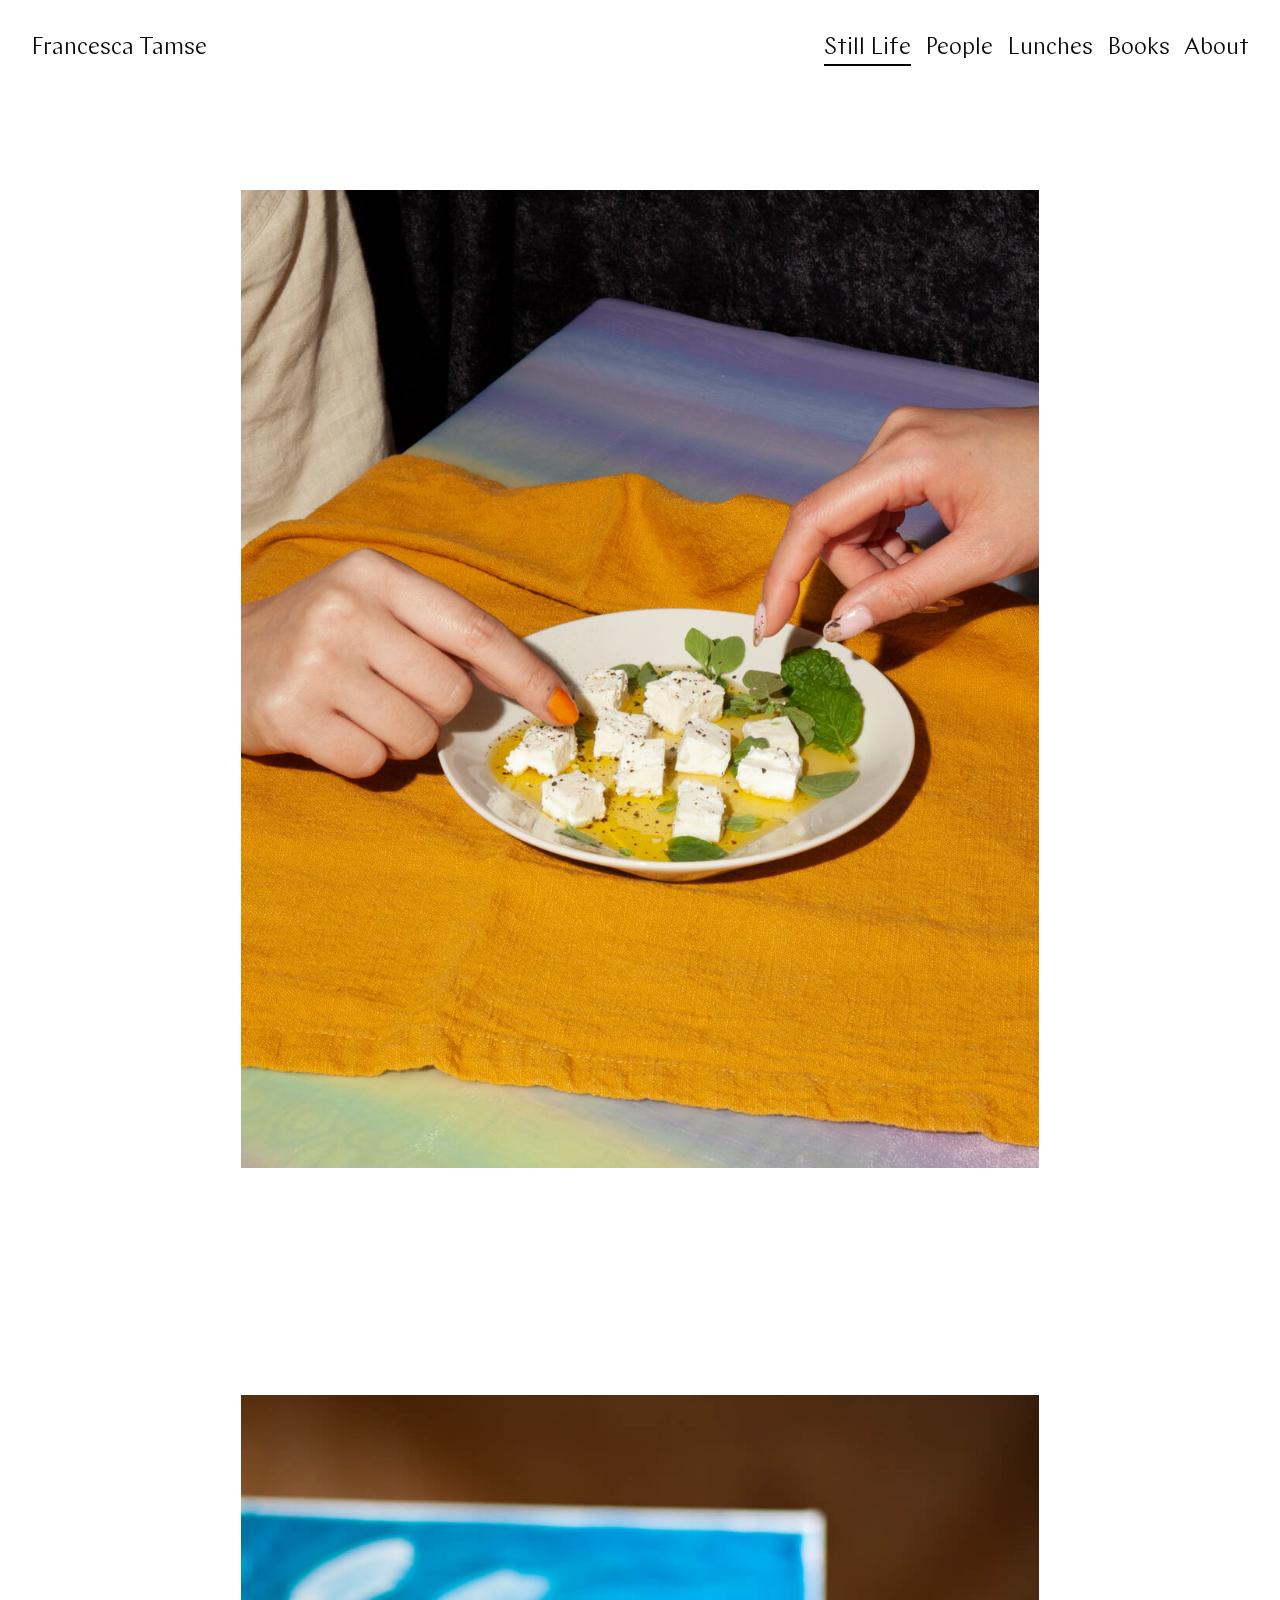
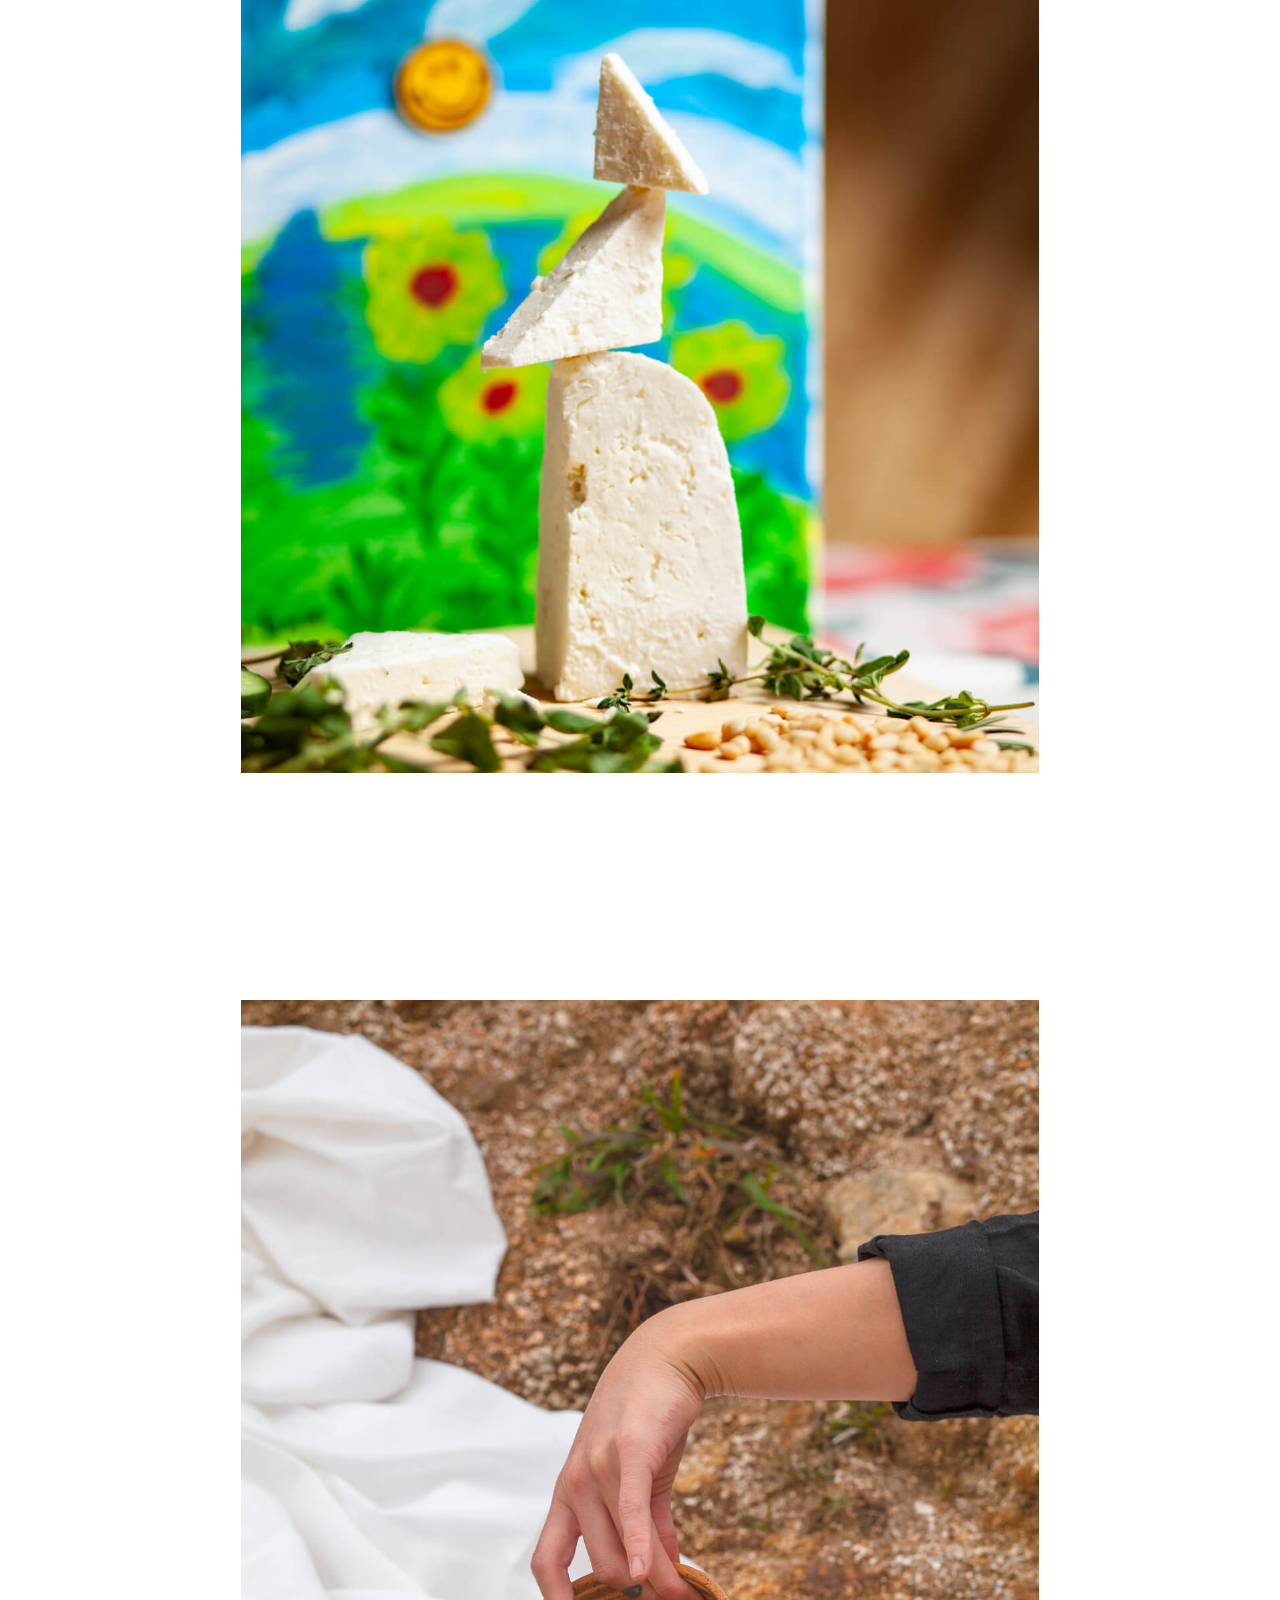
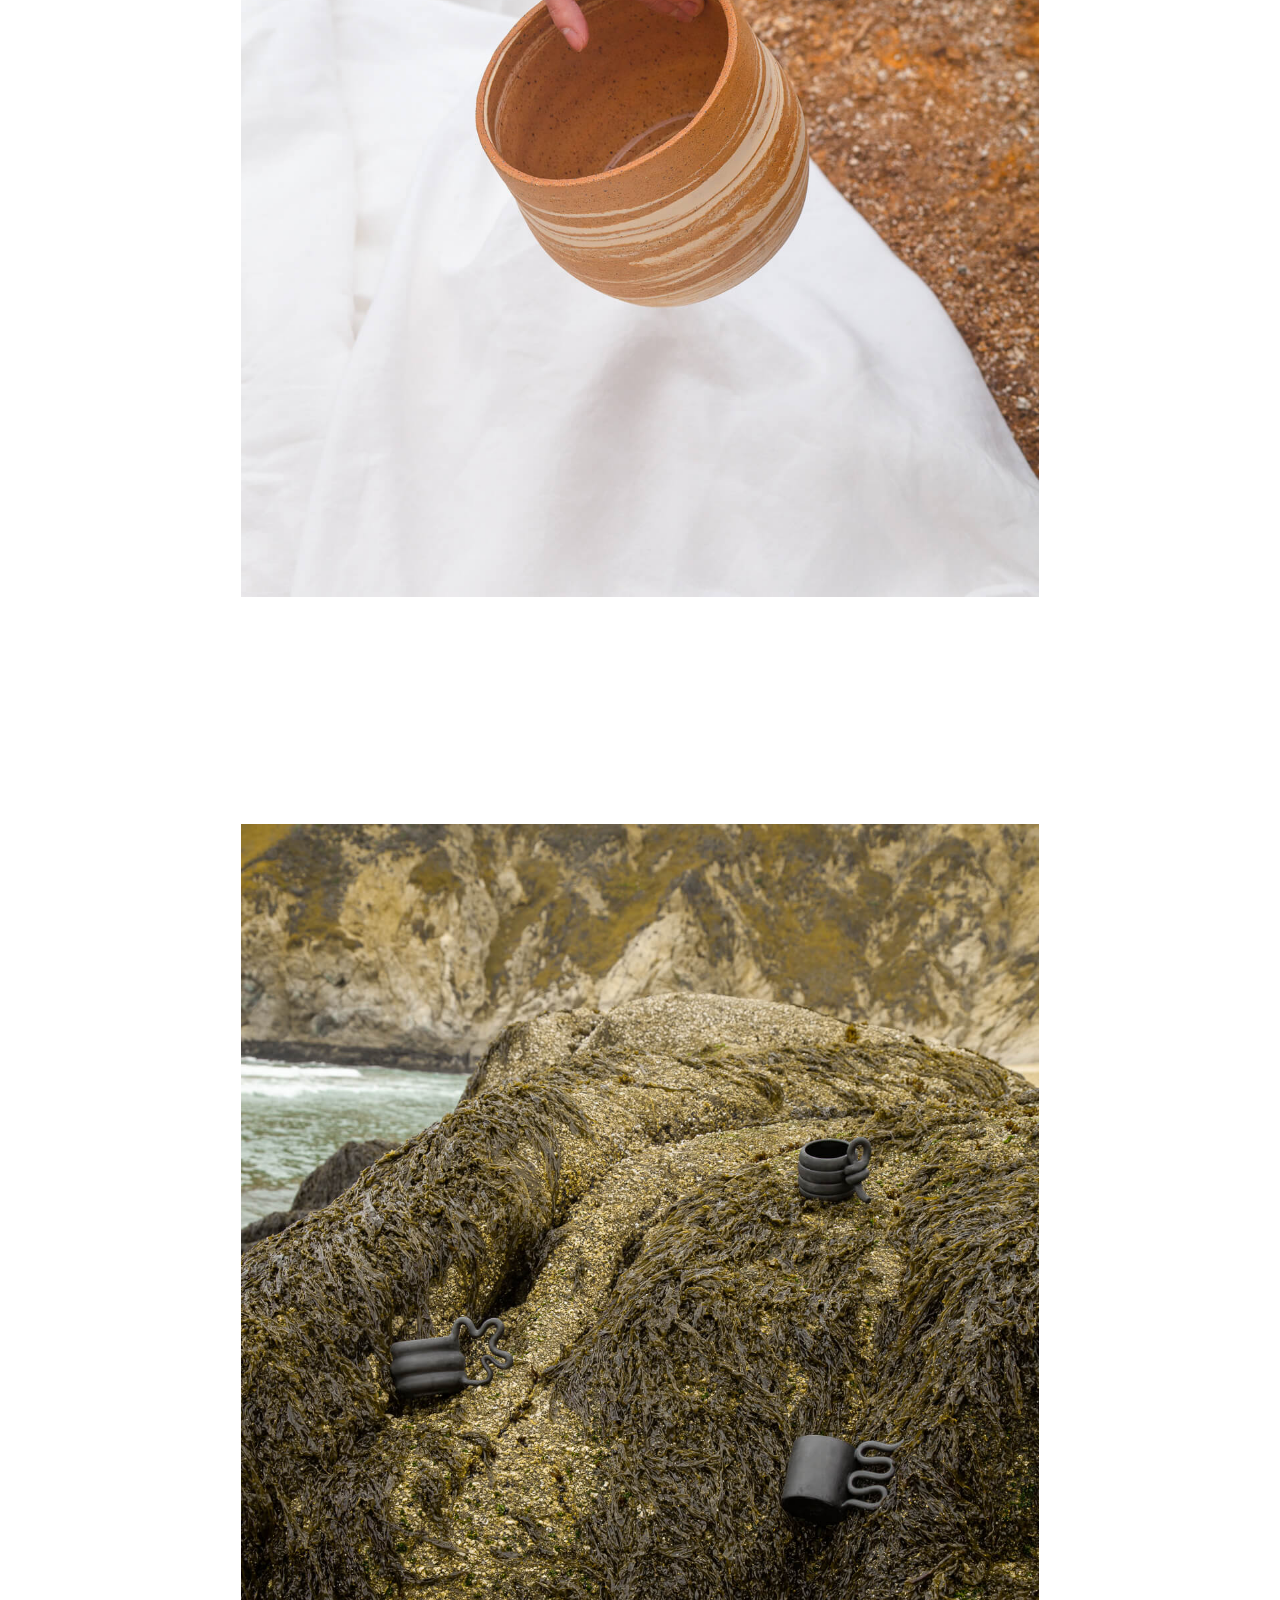
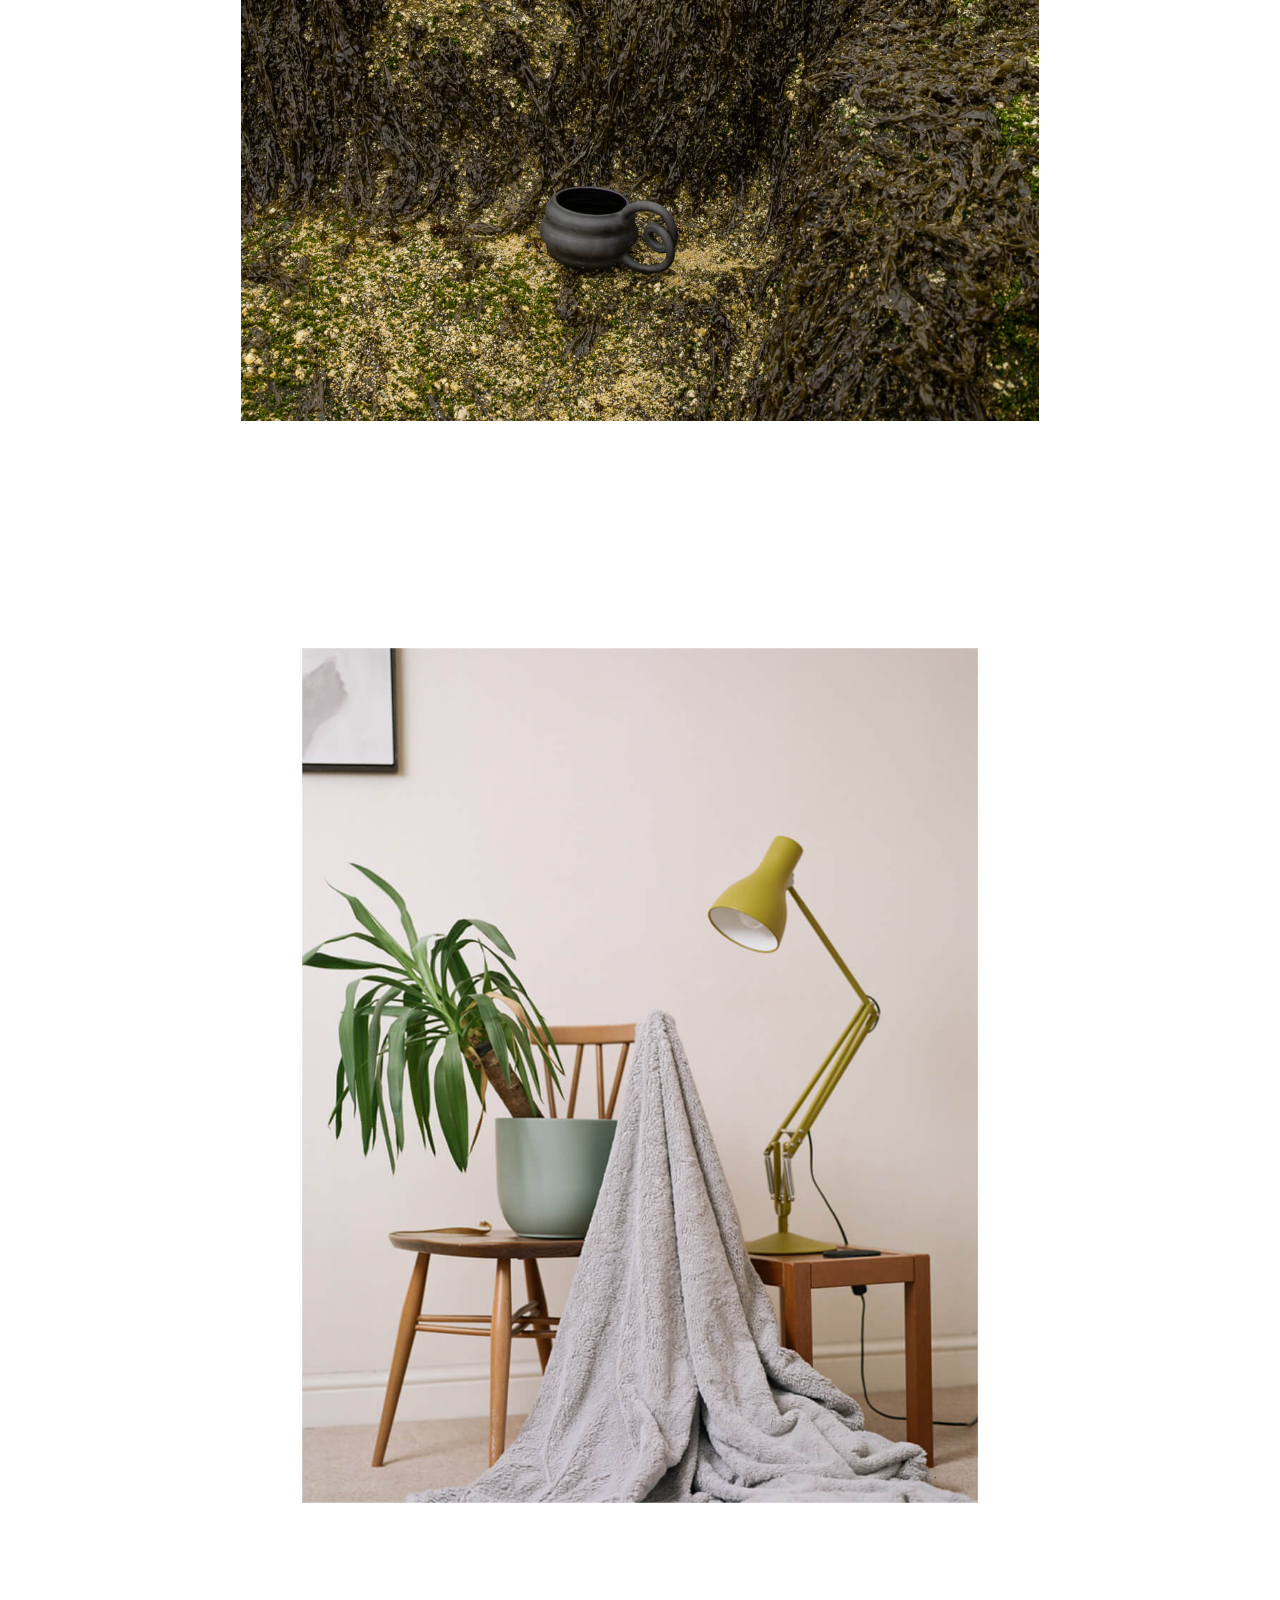
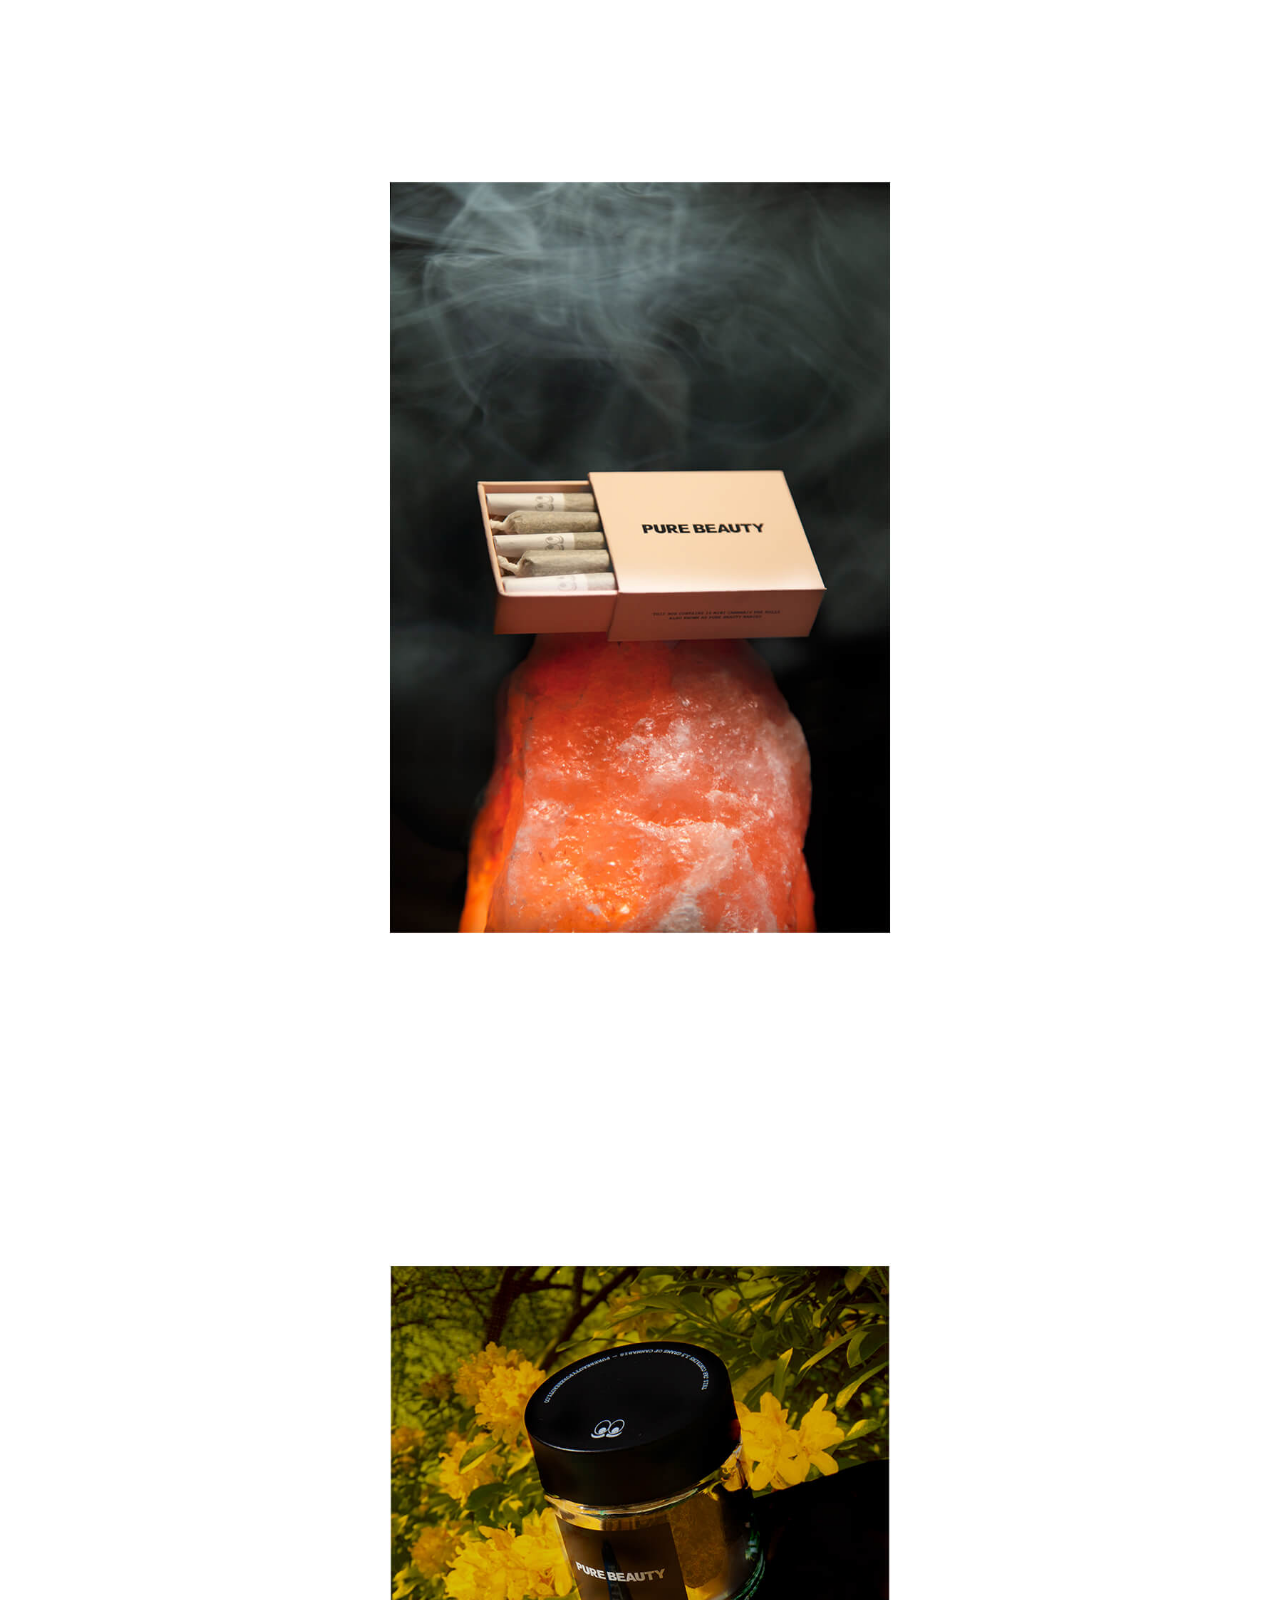
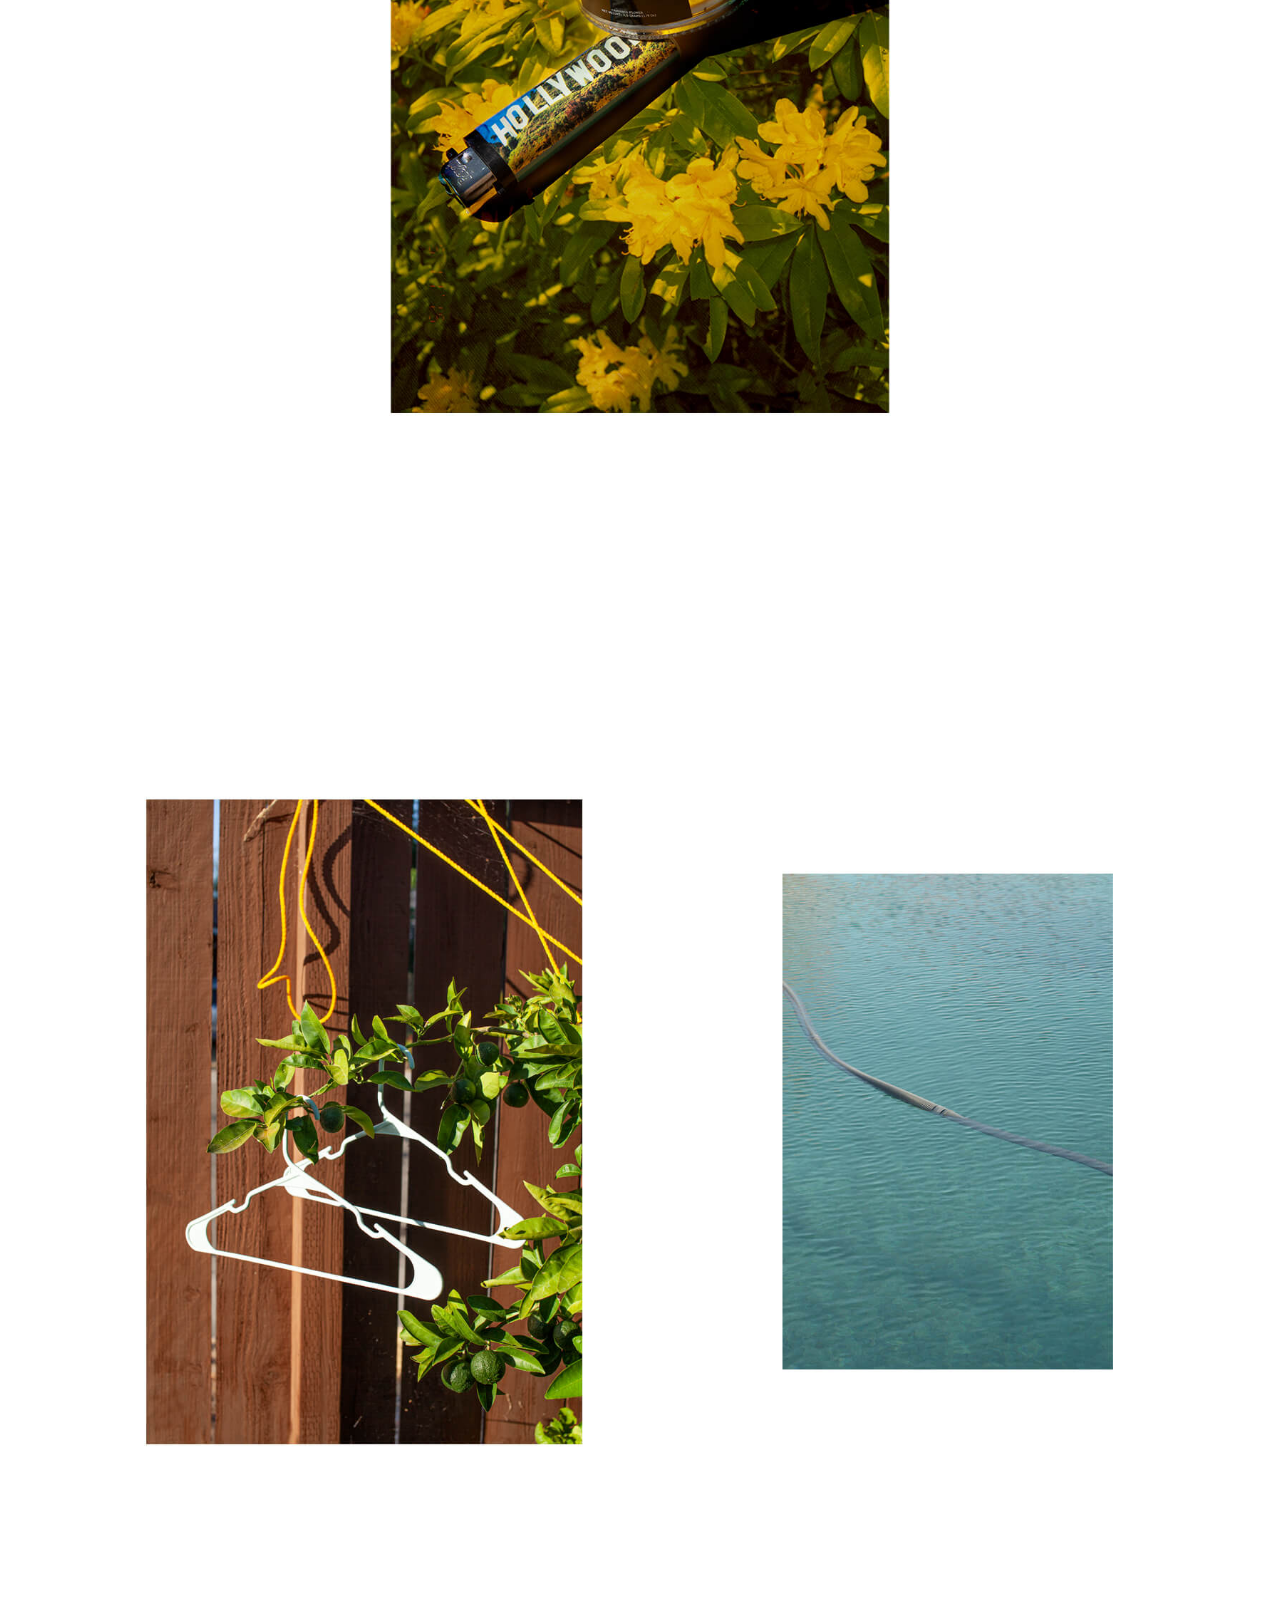
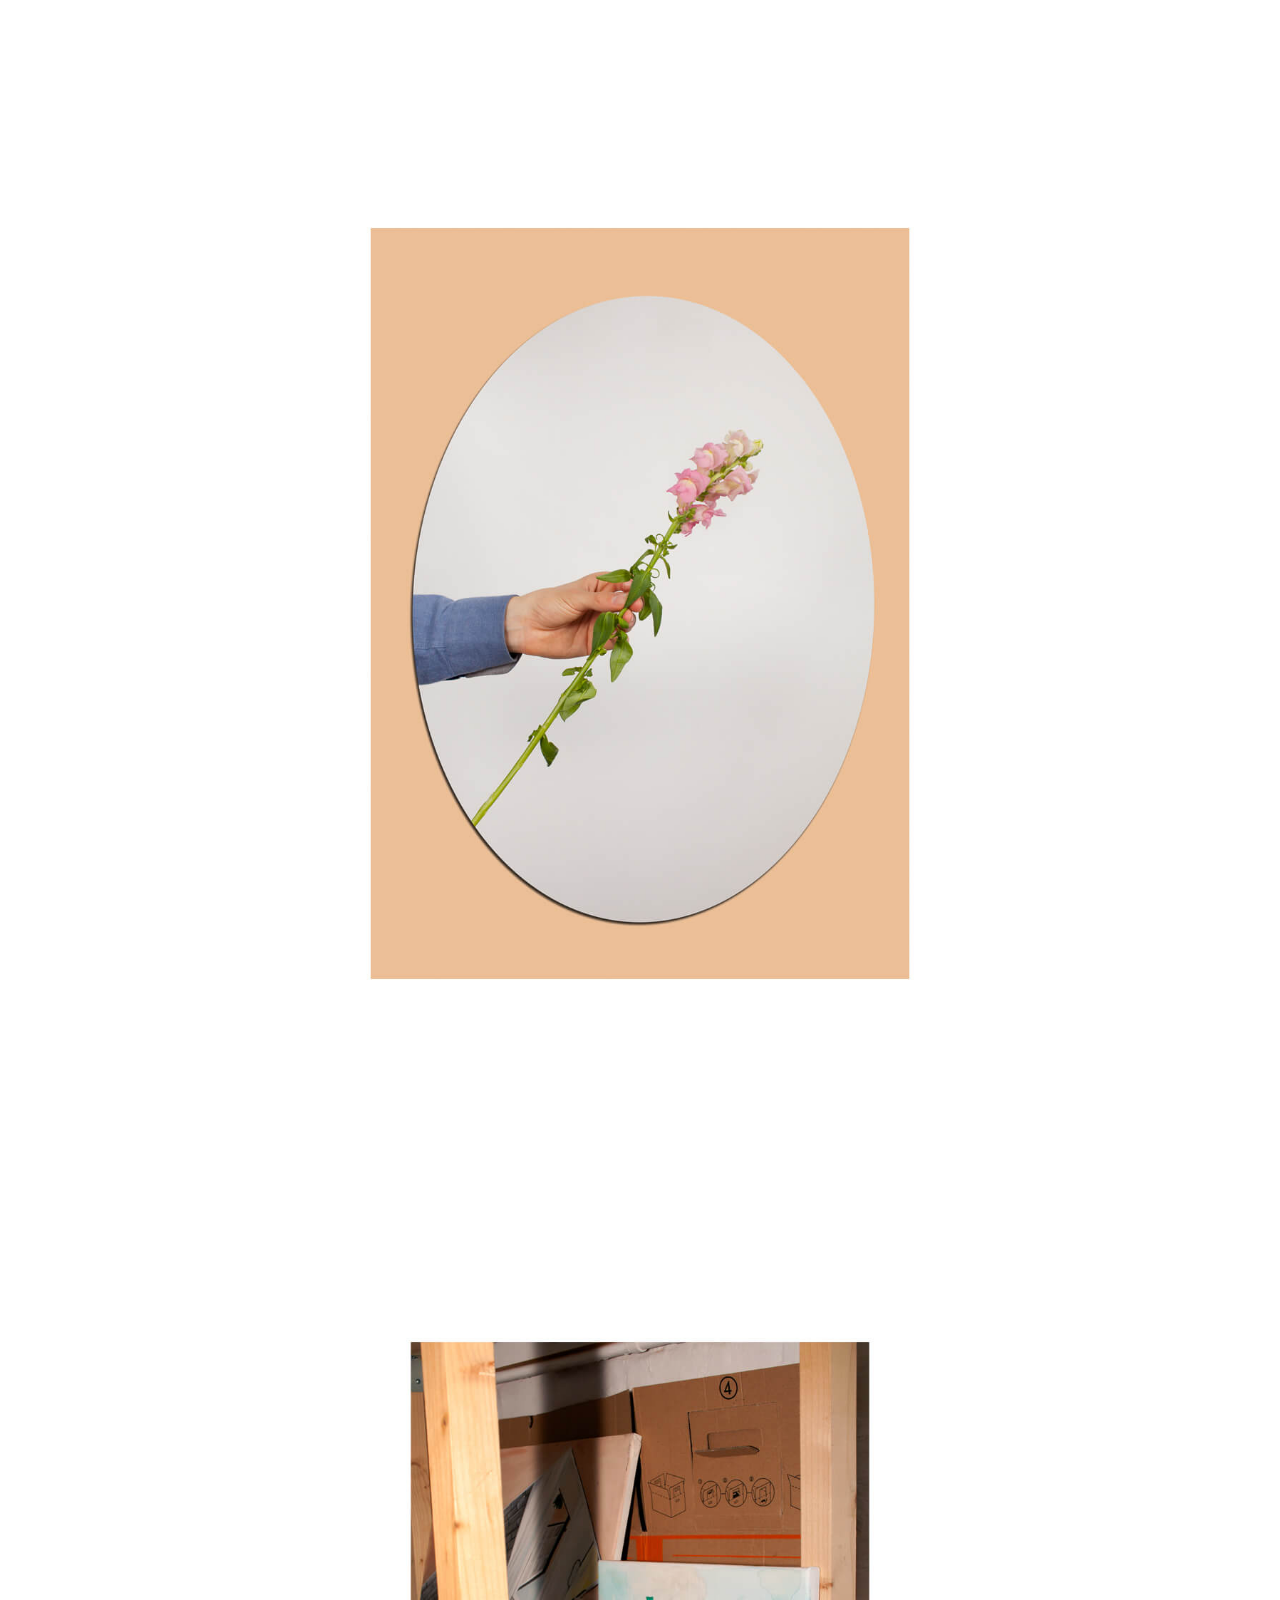
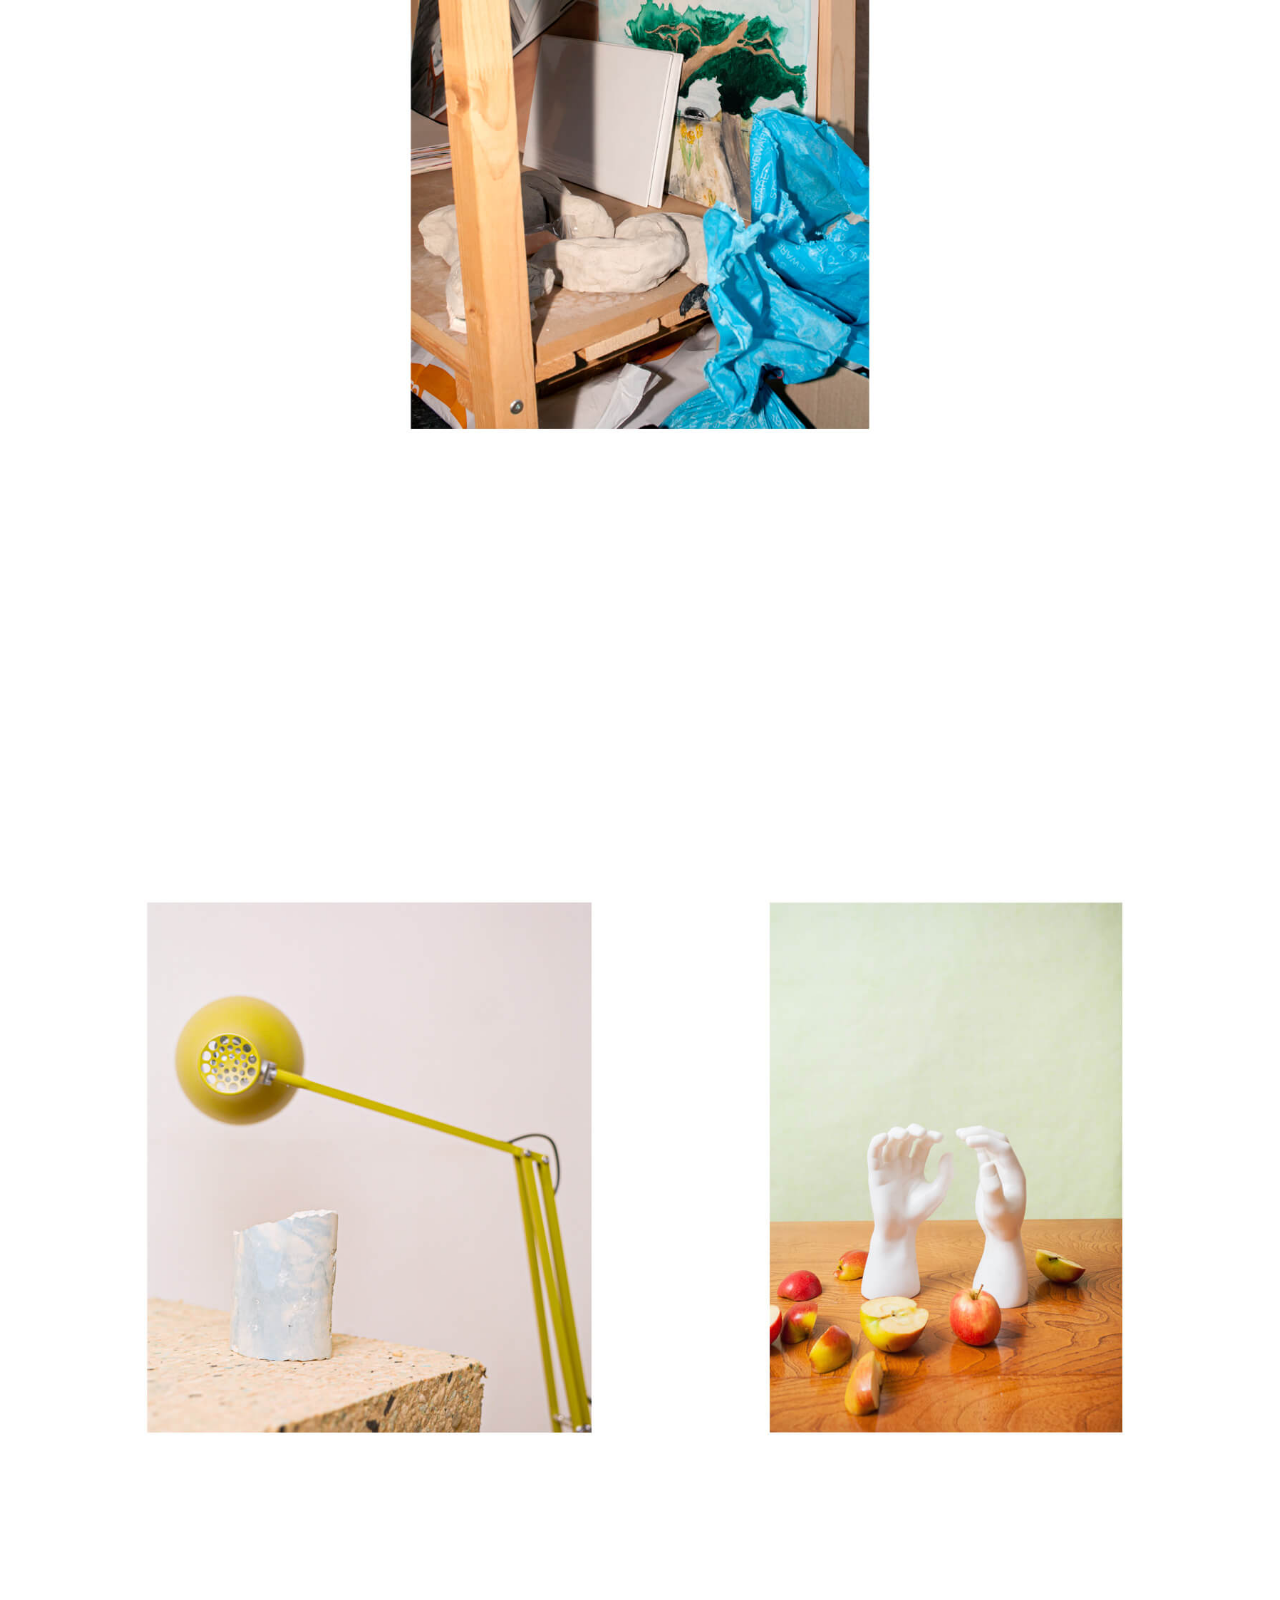
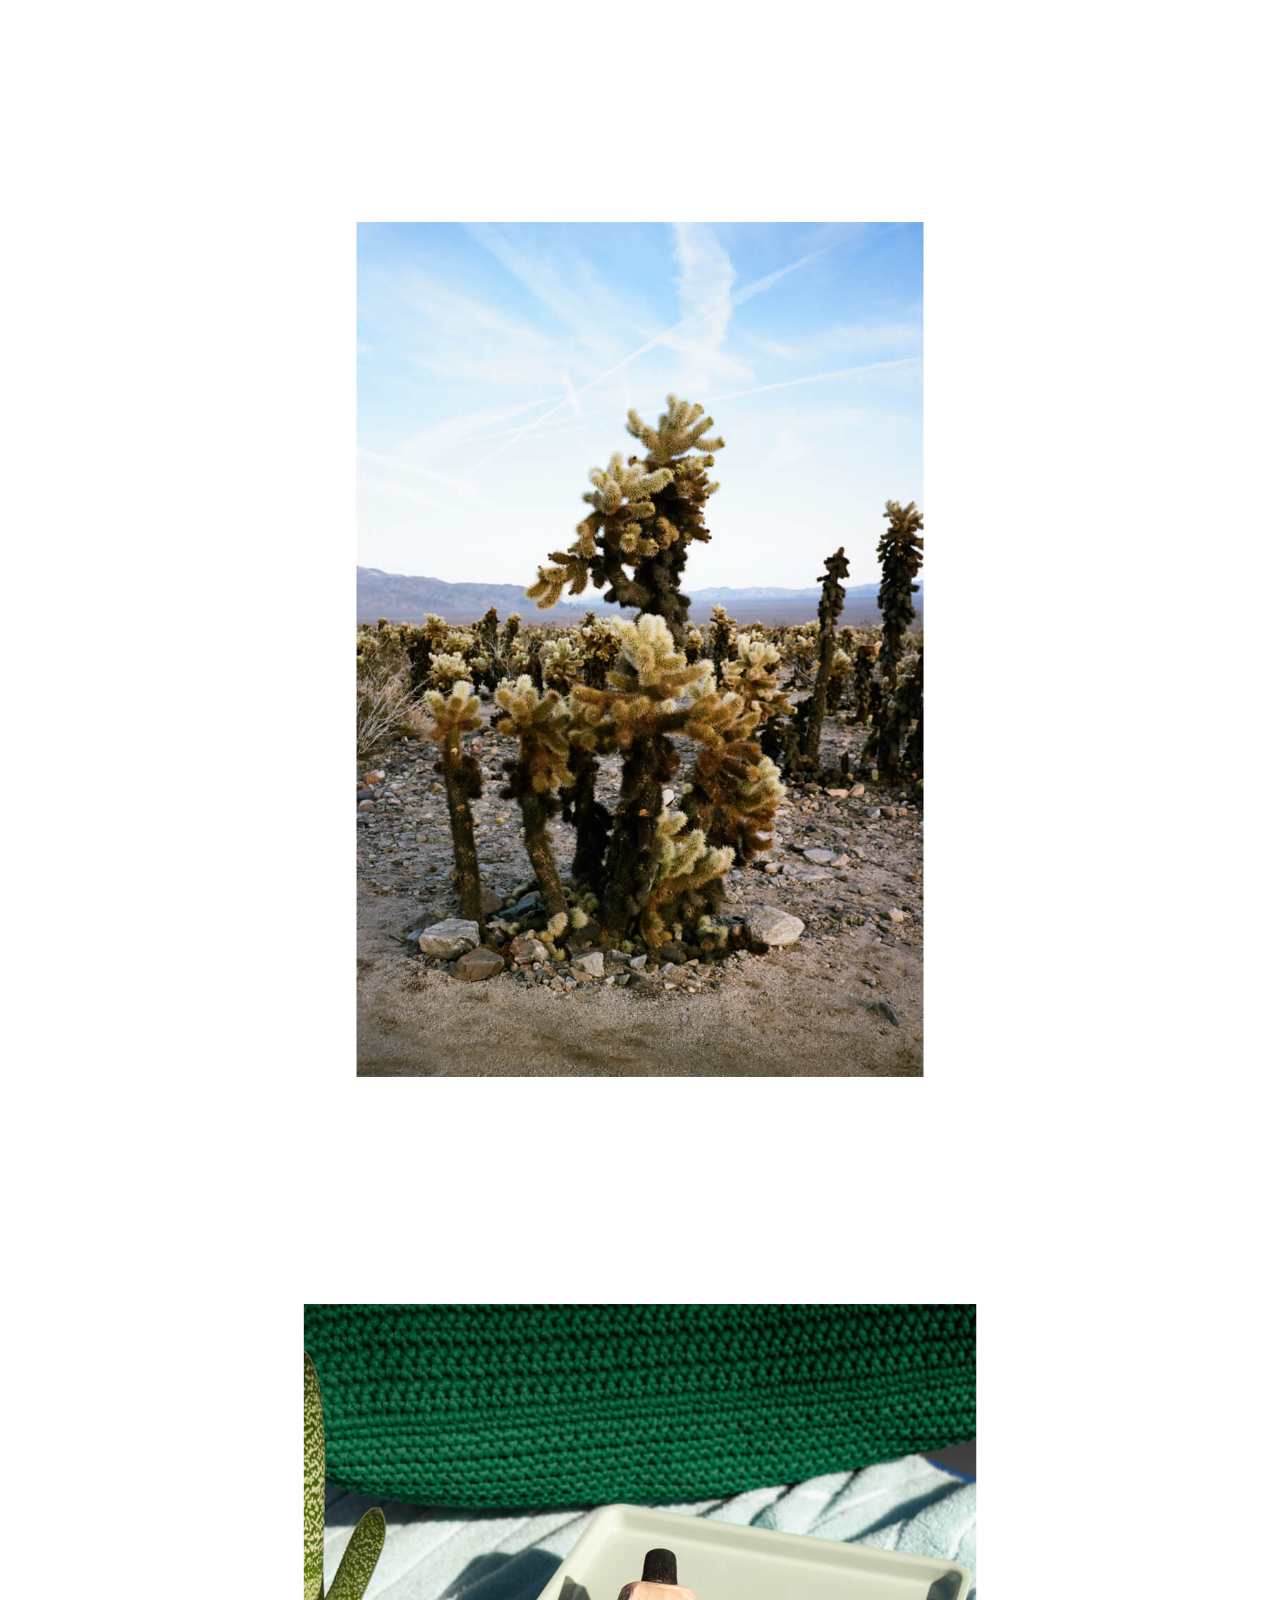
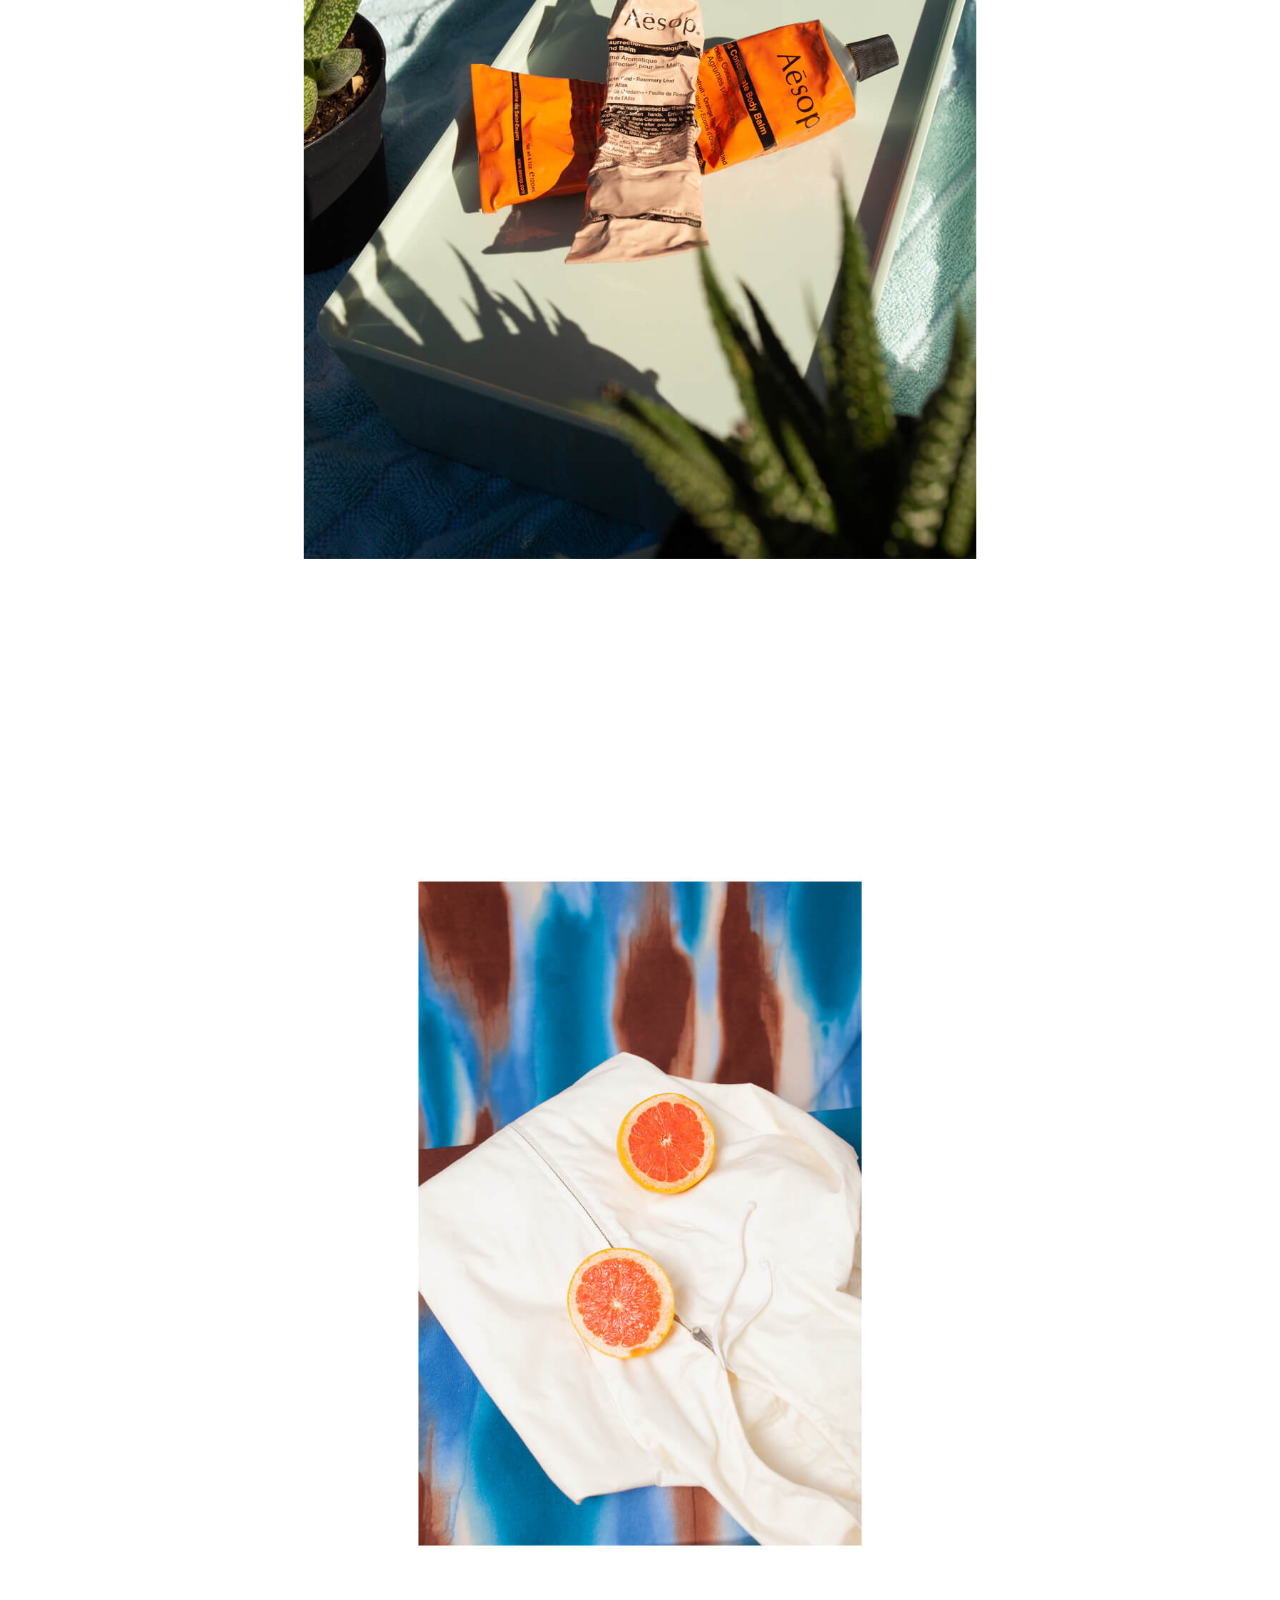
==== index.html @ ef2c11fc "Update index.html" ====
<!DOCTYPE HTML>
<html lang="en-US">
<head>
  <!-- Global site tag (gtag.js) - Google Analytics -->
<script async src="https://www.googletagmanager.com/gtag/js?id=UA-6881481-33"></script>
<script>
  window.dataLayer = window.dataLayer || [];
  function gtag(){dataLayer.push(arguments);}
  gtag('js', new Date());

  gtag('config', 'UA-6881481-33');
</script>
  <meta charset="UTF-8">
  <meta name="viewport" content="width=device-width,initial-scale=1">
  <title>Francesca Tamse : Photographer : Still Life</title>
  <meta name="description" content="The commercial practice of London based art photographer Francesca Tamse">
  <link rel="stylesheet" href="css/style.css">
  <link rel="stylesheet" href="fonts/chap.css">
    <link rel="stylesheet" href="css/gridism.css">
    <link rel="stylesheet" href="css/normalize.css">
  <link rel="icon" type="image/png" href="favicon-32x32.png" sizes="32x32" />
<link rel="icon" type="image/png" href="favicon-16x16.png" sizes="16x16" />
   <script src="https://ajax.googleapis.com/ajax/libs/jquery/3.2.1/jquery.min.js"></script>
<script>
    $(document).ready(function(){
        $('body,html').animate({
            scrollTop: 0
        }, 800);
    $('#btn-go-to-top').click(function () {
        $('body,html').animate({
            scrollTop: 0
        }, 800);
        return false;
    });
}); 
</script>
</head>

  <body class="wrap wider fadein">
 



    <div id="top">

<div id="left"> 
  <div id="name"><h3>
    <a href="index.html" class="fran work">Francesca Tamse</a></h3>
  </div>
</div>



    	<div id="right">
<div id="menu">
        <h3><span class="selected">Still Life</span><a href="people.html" class="people">People</a><a href="lunches.html" class="lunches">Lunches</a><br class="mob-br"><a href="collages.html" class="collages">Collages</a><a href="books.html">Books</a><a href="about.html" class="about">About</a> </h3>
</div>
     

   
</div>
</div>

<div class="grad-mask"></div> 

<div class="no-title">


 <div class="strapline" style="display: none;"> 

                
                <h3>Still Life</h3>
      </div>

        </div>
        
 
                  <div class="grid extra-padding-top">
      <div class="unit whole"><div class="narrow-img caption_img">
        <img src="img/work/fetaweb-2.jpg" alt="Photography by Francesca Tamse" class="bump"><div class="img-text">Caption Test</div></div>
      </div>
    </div>
    
              <div class="grid">
      <div class="unit whole"><div class="narrow-img">
        <img src="img/work/fetaweb.jpg" alt="Photography by Francesca Tamse" class="bump"></div>
      </div>
    </div>
    
                    <div class="grid">
      <div class="unit whole"><div class="narrow-img">
        <img src="img/work/sl-2021-1.jpg" alt="Photography by Francesca Tamse" class="bump"></div>
      </div>
    </div>
    
                      <div class="grid">
      <div class="unit whole"><div class="narrow-img">
        <img src="img/work/sl-2021-2.jpg" alt="Photography by Francesca Tamse" class="bump"></div>
      </div>
    </div>
    
          <div class="grid">
      <div class="unit whole">
         <img src="img/work/stayathome.jpg" alt="Photography by Francesca Tamse" class="bump">
      </div>
    </div>
    
                    <div class="grid">
      <div class="unit whole">
         <img src="img/work/pinksalt.jpg" alt="Photography by Francesca Tamse" class="bump">
      </div>
    </div>
    
              <div class="grid">
      <div class="unit whole">
         <img src="img/work/pb-yellow.jpg" alt="Photography by Francesca Tamse" class="bump">
      </div>
    </div>
     

            <div class="grid">
      <div class="unit whole">
         <img src="img/work/hanger-pool.jpg" alt="Photography by Francesca Tamse" class="bump">
      </div>
    </div>
    
    
 

            <div class="grid">
      <div class="unit whole">
         <img src="img/work/flower.jpg" alt="Photography by Francesca Tamse" class="bump">
      </div>
    </div>
    
    
            <div class="grid">
      <div class="unit whole">
         <img src="img/work/inthestudiostilllife.jpg" alt="Photography by Francesca Tamse" class="bump">
      </div>
    </div>
    
    
                          <div class="grid">
      <div class="unit whole">
         <img src="img/work/lamp.jpg" alt="Photography by Francesca Tamse" class="bump">
      </div>
    </div>
    
    
            <div class="grid">
      <div class="unit whole">
         <img src="img/work/cholla.jpg" alt="Photography by Francesca Tamse" class="bump">
      </div>
    </div>
    
    
    
            <div class="grid">
      <div class="unit whole">
         <img src="img/work/aesopupdated.jpg" alt="Photography by Francesca Tamse" class="bump">
      </div>
    </div>
    
         <div class="grid">
      <div class="unit whole">
         <img src="img/work/grapefruit.jpg" alt="Photography by Francesca Tamse" class="bump">
      </div>
    </div>
    

                <div class="grid">
      <div class="unit whole">
         <img src="img/work/aesop-2.jpg" alt="Photography by Francesca Tamse" class="bump">
      </div>
    </div>
    
    
                  <div class="grid">
      <div class="unit whole"><div class="narrow-img">
        <img src="img/work/sl-2021-3.jpg" alt="Photography by Francesca Tamse" class="bump"></div>
      </div>
    </div>
    
    
    
              <div class="grid">
      <div class="unit whole">
         <img src="img/work/collage.jpg" alt="Photography by Francesca Tamse" class="bump">
      </div>
    </div>


                  <div class="grid">
      <div class="unit whole">
         <img src="img/work/dryingclothes.jpg" alt="Photography by Francesca Tamse" class="bump">
      </div>
    </div>

                      <div class="grid">
      <div class="unit whole">
         <img src="img/work/riftwood2.jpg" alt="Photography by Francesca Tamse" class="bump">
      </div>
    </div>
    
  

          
           <div class="grid">
      <div class="unit whole">
         <img src="img/work/hans.jpg" alt="Photography by Francesca Tamse" class="bump">
      </div>
    </div>
    
              
           <div class="grid">
      <div class="unit whole">
         <img src="img/work/egg2.jpg" alt="Photography by Francesca Tamse" class="bump">
      </div>
    </div>
    
       <div class="grid">
      <div class="unit half">
         <img src="img/work/shape_L.jpg" alt="Photography by Francesca Tamse" class="bump">
      </div>
          <div class="unit half hide-on-mobiles">
         <img src="img/work/shape_R.jpg" alt="Photography by Francesca Tamse" class="bump">
      </div>
    </div>


            <div class="grid">
      <div class="unit whole">
         <img src="img/work/covidstilllife.jpg" alt="Photography by Francesca Tamse" class="bump">
      </div>
    </div>
    
                       <div class="grid">
      <div class="unit whole hide-on-desktops">
         <img src="img/work/shape_R.jpg" alt="Photography by Francesca Tamse" class="bump">
      </div>
    </div>
    

               <div class="grid">
      <div class="unit whole">
         <img src="img/work/nate.jpg" alt="Photography by Francesca Tamse" class="bump">
      </div>
    </div>


      <div class="grid">
      <div class="unit whole">
         <img src="img/work/plant2019.jpg" alt="Photography by Francesca Tamse" class="bump">
      </div>
    </div>



    <div class="grid">
      <div class="unit whole">
         <img src="img/work/brick2.jpg" alt="Photography by Francesca Tamse" class="bump">
      </div>
    </div>




        <div class="grid">
      <div class="unit whole">
         <img src="img/work/lanz.jpg" alt="Photography by Francesca Tamse" class="bump">
      </div>
    </div>


        <div class="grid">
      <div class="unit whole">
         <img src="img/work/ftamsecommercial-5.jpg" alt="Photography by Francesca Tamse" class="bump">
      </div>
    </div>

          <div class="grid">
      <div class="unit whole">
         <img src="img/work/ftamsecommercial-11.jpg" alt="Photography by Francesca Tamse" class="bump">
      </div>
    </div>
     
             <div class="grid">
      <div class="unit whole">
         <img src="img/work/collage2.jpg" alt="Photography by Francesca Tamse" class="bump">
      </div>
    </div>
     

     <div class="grid">
      <div class="unit whole align-center bump">
        <h1><a href="mailto:tamse.francesca@gmail.com?subject=Hey%20Francesca" class="highlight">tamse.francesca@gmail.com</a></h1>

        <div id="btn-go-to-top">
<h3>Back to top</h3>
</div>
        
      </div>
    </div>
   
    	


</body>
</html>
---- css/style.css ----
.caption_img {
  
  .img-text {
    position: absolute;
    bottom: -32px;
    right: 0px;
    width:100%;
    color:black;
    text-align:center;
    opacity: 0;
    visibility: hidden;
    -webkit-transition: visibility 0s, opacity 0.5s linear;
    transition: visibility 0s, opacity 0.5s linear;
  }
  &:hover {
    .img-text {
      visibility: visible;
      opacity: 1;
     
    }
  }
}

.mob-br {
  display: none;
}

.extra-padding-top {margin-top:0%;}

.page-title {margin-top:0%;}

.accord-header { background: #fff; border-top: 1px solid #0a0a0a; border-bottom: 1px solid black; cursor: pointer;margin-bottom: 0px;transition: border 0.5s; }
.accord-content { display: none; border-bottom: 1px solid #0a0a0a;padding-bottom: 0px;transition: border 0.5s;}
.on { background: #fff; border-top: 1px solid #0a0a0a; border-bottom: 1px solid white;transition: border 0.25s;}


.accord-header:hover {color:#0a0a0a;-webkit-transition: all .3s ease-in-out;
  -moz-transition: all .3s ease-in-out;
  transition: all .3s ease-in-out;}

  .accord-header:visited {color: #0a0a0a;}

.bullet-hide  {display: block;}
.rwd-break {display: none;}

#btn-go-to-top:hover { color: #f1a819; cursor: pointer; -webkit-transition: all .3s ease-in-out;
  -moz-transition: all .3s ease-in-out;
  transition: all .3s ease-in-out;
}

input {
    display:none;
}

span#content {
    display:none;
}
input#show:checked ~ span#content {
  display:block; color: 
}

input#hide:checked ~ span#content {
    display:none;
}

.extended {font-size:1.1em;text-indent: 20px;}

.extended-extra {font-size:.9em;text-indent: 0px;margin-top: -10px;margin-left:20px;}





.cent {text-align: center;}
.narrow-img {width:70%;margin-left:15%;margin-right:15%;}

.narrow-img-extra {width:40%;margin-left:30%;margin-right:30%;}

p {font-size: 2em;text-indent: 50px; line-height: 150%;}

@keyframes fadein {
    from { opacity: 0; }
    to   { opacity: 1; }
}

/* Firefox < 16 */
@-moz-keyframes fadein {
    from { opacity: 0; }
    to   { opacity: 1; }
}

/* Safari, Chrome and Opera > 12.1 */
@-webkit-keyframes fadein {
    from { opacity: 0; }
    to   { opacity: 1; }
}

/* Internet Explorer */
@-ms-keyframes fadein {
    from { opacity: 0; }
    to   { opacity: 1; }
}

/* Opera < 12.1 */
@-o-keyframes fadein {
    from { opacity: 0; }
    to   { opacity: 1; }
}



::-moz-selection { /* Code for Firefox */
    color: black;
    background: #FFB6C1;
}

::selection {
    color: black; 
    background: #FFB6C1;
}

.strapline {

    position: relative; top: 50%; transform: translateY(-50%);z-index: -1000;font-size: 2.6em;
}

body {
	
	background-color:#ffffff;
	margin: 0px;
	font-family: "Chap", Candara, Calibri, Segoe, "Segoe UI", Optima, Arial, sans-serif;
        -webkit-animation: fadein 2s; /* Safari, Chrome and Opera > 12.1 */
       -moz-animation: fadein 2s; /* Firefox < 16 */
        -ms-animation: fadein 2s; /* Internet Explorer */
         -o-animation: fadein 2s; /* Opera < 12.1 */
            animation: fadein 2s;

            color: #0a0a0a;
}


h1 {
	font-family: "Chap", Candara, Calibri, Segoe, "Segoe UI", Optima, Arial, sans-serif;font-weight: 300;font-size: 3em;
}


h3 {
	font-family: "Chap", Candara, Calibri, Segoe, "Segoe UI", Optima, Arial, sans-serif;font-weight: 300;font-size: 1.5em;
}

.portrait {margin: 0px; width: 100%;}

a.fran {margin-right: 0px;margin-left: 0px;}

a {text-decoration: none; color: #0a0a0a; margin-left: 7px; margin-right: 7px;  -webkit-transition: all .3s ease-in-out;
  -moz-transition: all .3s ease-in-out;
  transition: all .3s ease-in-out;}

a:hover{ color: #4ea756;}

a.para {border-bottom: 2px solid #0a0a0a;margin:0px; }
a.para:hover {border-bottom: 2px solid #4e85a7; color:#4e85a7;}


a.lunches:hover {color: rebeccapurple;}
a.people:hover {color: #f39300;}

.collages {display:none;}

a.collages:hover {color: #f3d70b;}


a.about:hover {color:#4e85a7;}

a.work:hover {color:#cca1a7;}

a.cv:hover {color:#cca1a7;border-bottom: 2px solid #cca1a7;}

a.insta:hover {color:#4ea756;border-bottom: 2px solid #4ea756;}

a.fineart:hover {color:#cca1a7;border-bottom: 2px solid #cca1a7;}




.grad-mask {
    background: #ffffff;
    color: #ffffff;
    box-shadow: 0 0 2.5em 2.5em;
    height: 3em;
    left: 0;
    margin-top: -0.75em;
    opacity: 0.7;
    position: fixed;
    top: 0;
    z-index: 0;
    width: 100%;
    position: fixed;

}


.no-title { height: 20vh; text-align: center;}

.header { height: 50vh; text-align: center;}
#name {padding-left: 31px;}

#top {
    width:100%;
    clear:both;
    z-index: 1000;
    position: fixed;
    top: 0;
    /*All of your other styles */
}
#left {
    float:left;
    width:30%;
    /* All of your other styles */
}
#right {
    float:right;
    width:70%;
    text-align: right;
    /* All of your other styles */
}

.bump {margin-bottom: 200px;width:100%;
}


#menu {

    padding-right: 24px;
}

.selected {border-bottom: 2px solid black;padding-bottom: 4px;margin-left: 7px; margin-right: 7px;}


@media only screen and (max-width: 768px)   {
	
	
.rwd-break {display: block;}
	
	.bullet-hide  {display: none;}
	
    #left {
        width:100%;text-align: center;height: 40px;font-size: .9em;margin-top: 16px;
    }

     #right {
        width:100%;text-align: center;font-size: .9em;
    }


    #name {padding-left: 0px;}
    #menu { font-size: 0.8em;
	    padding-top:10px;

    padding-right: 0px;
}

.strapline {

    font-size: 1.8em;
}

.grad-mask {
    background: #ffffff;
    color: #ffffff;
    box-shadow: 0 0 2.5em 2.5em;
    height: 7em;
    left: 0;
    margin-top: -0.75em;
    opacity: 0.9;
    position: fixed;
    top: 0;
    z-index: 0;
    width: 100%;
    position: fixed;

}

.bump
{margin-bottom: 40px;}

h1 {font-size: 1.4em;}

.selected {border-bottom: 1px solid black;padding-bottom: 3px;margin-left: 7px; margin-right: 7px;}

p {font-size: 1.6em;text-indent: 30px; line-height: 150%;}

.narrow-img {width:100%;margin-left:0%;margin-right:0%;}

a.para {border-bottom: 1px solid #0a0a0a; }
a.para:hover {border-bottom: 1px solid #4e85a7;}
.narrow-img-extra {width:70%;margin-left:15%;margin-right:15%;}
a.cv:hover {color:#cca1a7;border-bottom: 1px solid #cca1a7;}
a.insta:hover {color:#4ea756;border-bottom: 1px solid #4ea756;}

}

.hide-on-desktops {display:none;}

h3 {line-height: 205%;}



/* Responsive Stuff */
@media screen and (max-width: 568px) {
	
	.page-title {margin-top:10%;}
	
	 .mob-br {
    display: block;
  }
	
	.extra-padding-top {margin-top:10%;}

	
  .hide-on-desktops {
    display: block !important;
  }
}
---- fonts/chap.css ----
/* This stylesheet generated by Transfonter (https://transfonter.org) on November 11, 2017 9:29 PM */

@font-face {
    font-family: 'Chap';
    src: url('Chap-Light.eot');
    src: url('Chap-Light.eot?#iefix') format('embedded-opentype'),
        url('Chap-Light.woff') format('woff'),
        url('Chap-Light.ttf') format('truetype');
    font-weight: 300;
    font-style: normal;
}
---- css/gridism.css ----
/*
 * Gridism
 * A simple, responsive, and handy CSS grid by @cobyism
 * https://github.com/cobyism/gridism
 */

/* Preserve some sanity */
.grid,
.unit {
  -webkit-box-sizing: border-box;
  -moz-box-sizing: border-box;
  box-sizing: border-box;
}

/* Set up some rules to govern the grid */
.grid {
  display: block;
  clear: both;
}
.grid .unit {
  float: left;
  width: 100%;
  padding: 10px;
}

/* This ensures the outer gutters are equal to the (doubled) inner gutters. */
.grid .unit:first-child { padding-left: 20px; }
.grid .unit:last-child { padding-right: 20px; }

/* Nested grids already have padding though, so let’s nuke it */
.unit .unit:first-child { padding-left: 0; }
.unit .unit:last-child { padding-right: 0; }
.unit .grid:first-child > .unit { padding-top: 0; }
.unit .grid:last-child > .unit { padding-bottom: 0; }

/* Let people nuke the gutters/padding completely in a couple of ways */
.no-gutters .unit,
.unit.no-gutters {
  padding: 0 !important;
}

/* Wrapping at a maximum width is optional */
.wrap .grid,
.grid.wrap {
  max-width: 978px;
  margin: 0 auto;
}

/* Width classes also have shorthand versions numbered as fractions
 * For example: for a grid unit 1/3 (one third) of the parent width,
 * simply apply class="w-1-3" to the element. */
.grid .whole,          .grid .w-1-1 { width: 100%; }
.grid .half,           .grid .w-1-2 { width: 50%; }
.grid .one-third,      .grid .w-1-3 { width: 33.3332%; }
.grid .two-thirds,     .grid .w-2-3 { width: 66.6665%; }
.grid .one-quarter,    .grid .w-1-4 { width: 25%; }
.grid .three-quarters, .grid .w-3-4 { width: 75%; }
.grid .one-fifth,      .grid .w-1-5 { width: 20%; }
.grid .two-fifths,     .grid .w-2-5 { width: 40%; }
.grid .three-fifths,   .grid .w-3-5 { width: 60%; }
.grid .four-fifths,    .grid .w-4-5 { width: 80%; }
.grid .golden-small,   .grid .w-g-s { width: 38.2716%; } /* Golden section: smaller piece */
.grid .golden-large,   .grid .w-g-l { width: 61.7283%; } /* Golden section: larger piece */

/* Clearfix after every .grid */
.grid {
  *zoom: 1;
}
.grid:before, .grid:after {
  display: table;
  content: "";
  line-height: 0;
}
.grid:after {
  clear: both;
}

.narrow {max-width: 750px;}


/* Utility classes */
.align-center { text-align: center; }
.align-left   { text-align: left; }
.align-right  { text-align: right; }
.pull-left    { float: left; }
.pull-right   { float: right; }

/* Responsive Stuff */
@media screen and (max-width: 568px) {
  /* Stack anything that isn’t full-width on smaller screens */
  .grid .unit {
    width: 100% !important;
    padding-left: 20px;
    padding-right: 20px;
  }
  .unit .grid .unit {
    padding-left: 0px;
    padding-right: 0px;
  }

  /* Sometimes, you just want to be different on small screens */
  .center-on-mobiles {
    text-align: center !important;
  }
  .hide-on-mobiles {
    display: none !important;
  }
}

/* Expand the wrap a bit further on larger screens */
@media screen and (min-width: 1180px) {
  .wider .grid {
    max-width: 1180px;
    margin: 0 auto;
  }
}
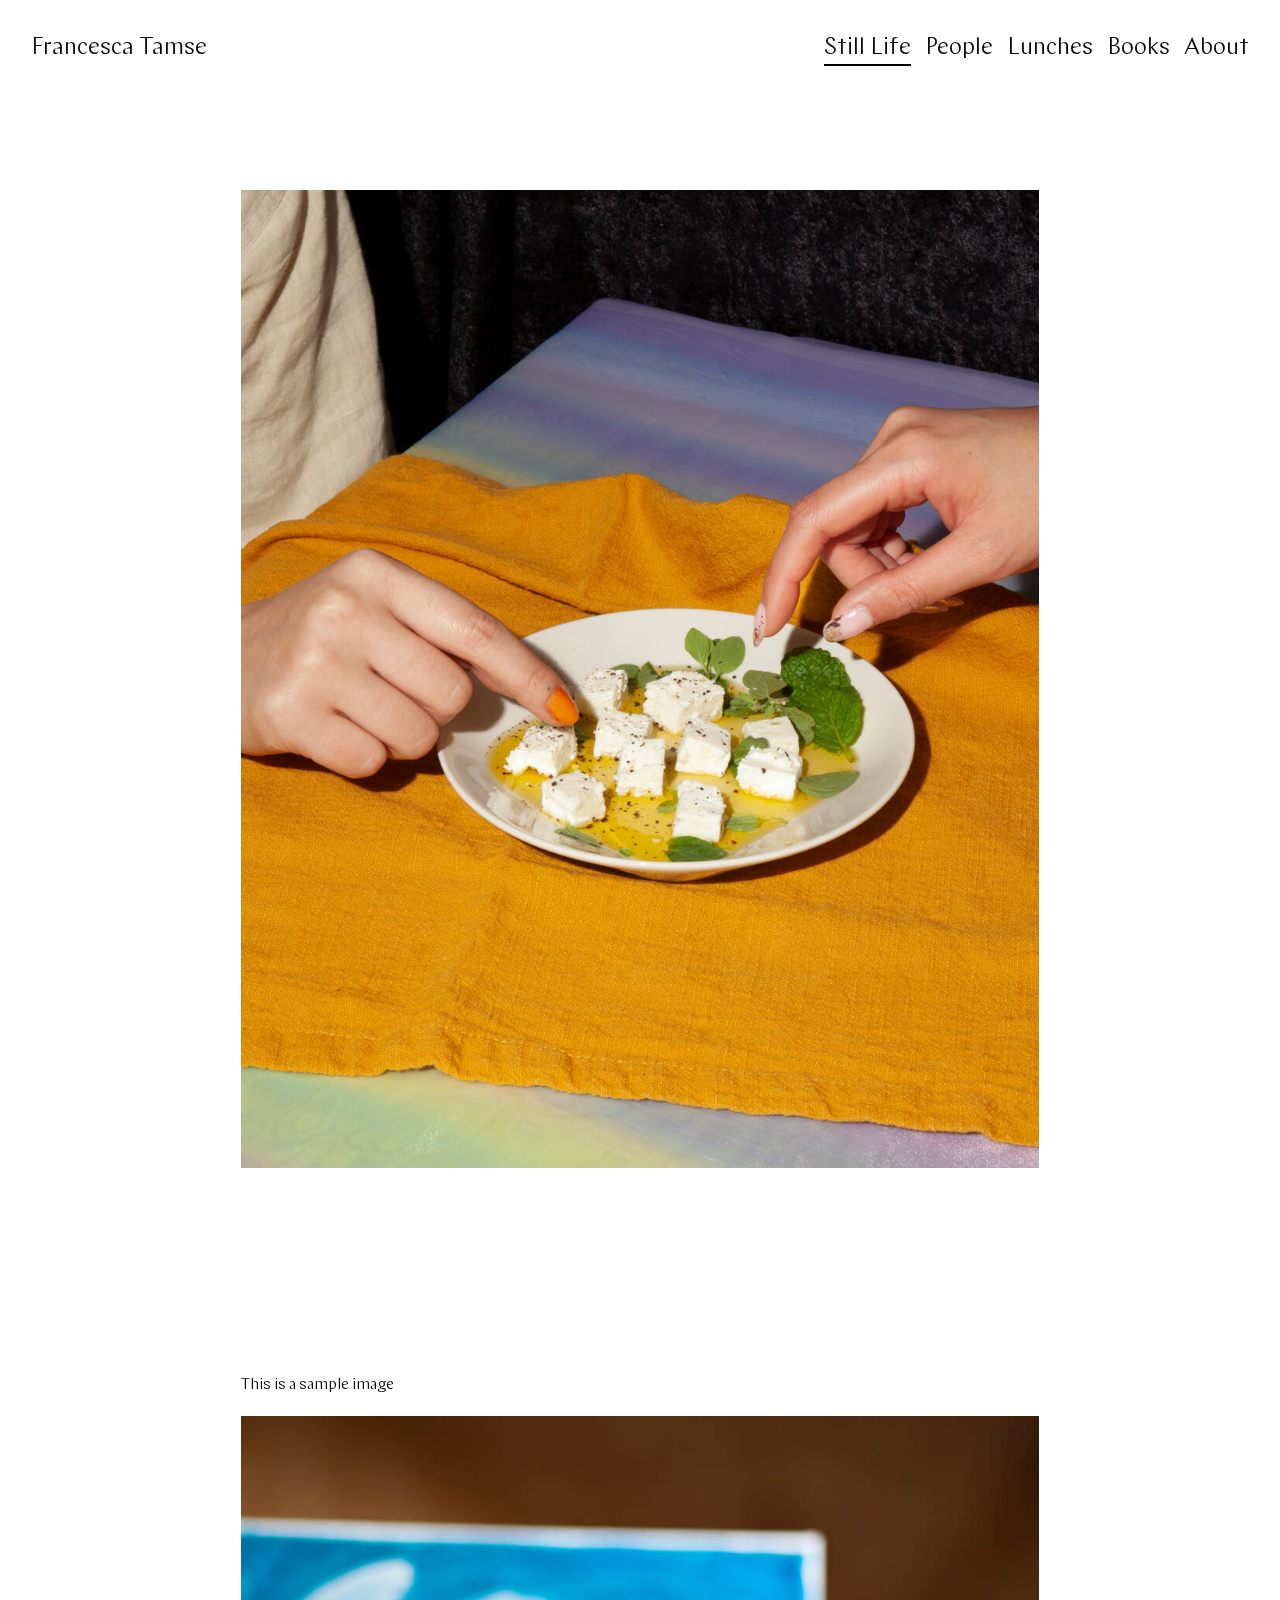
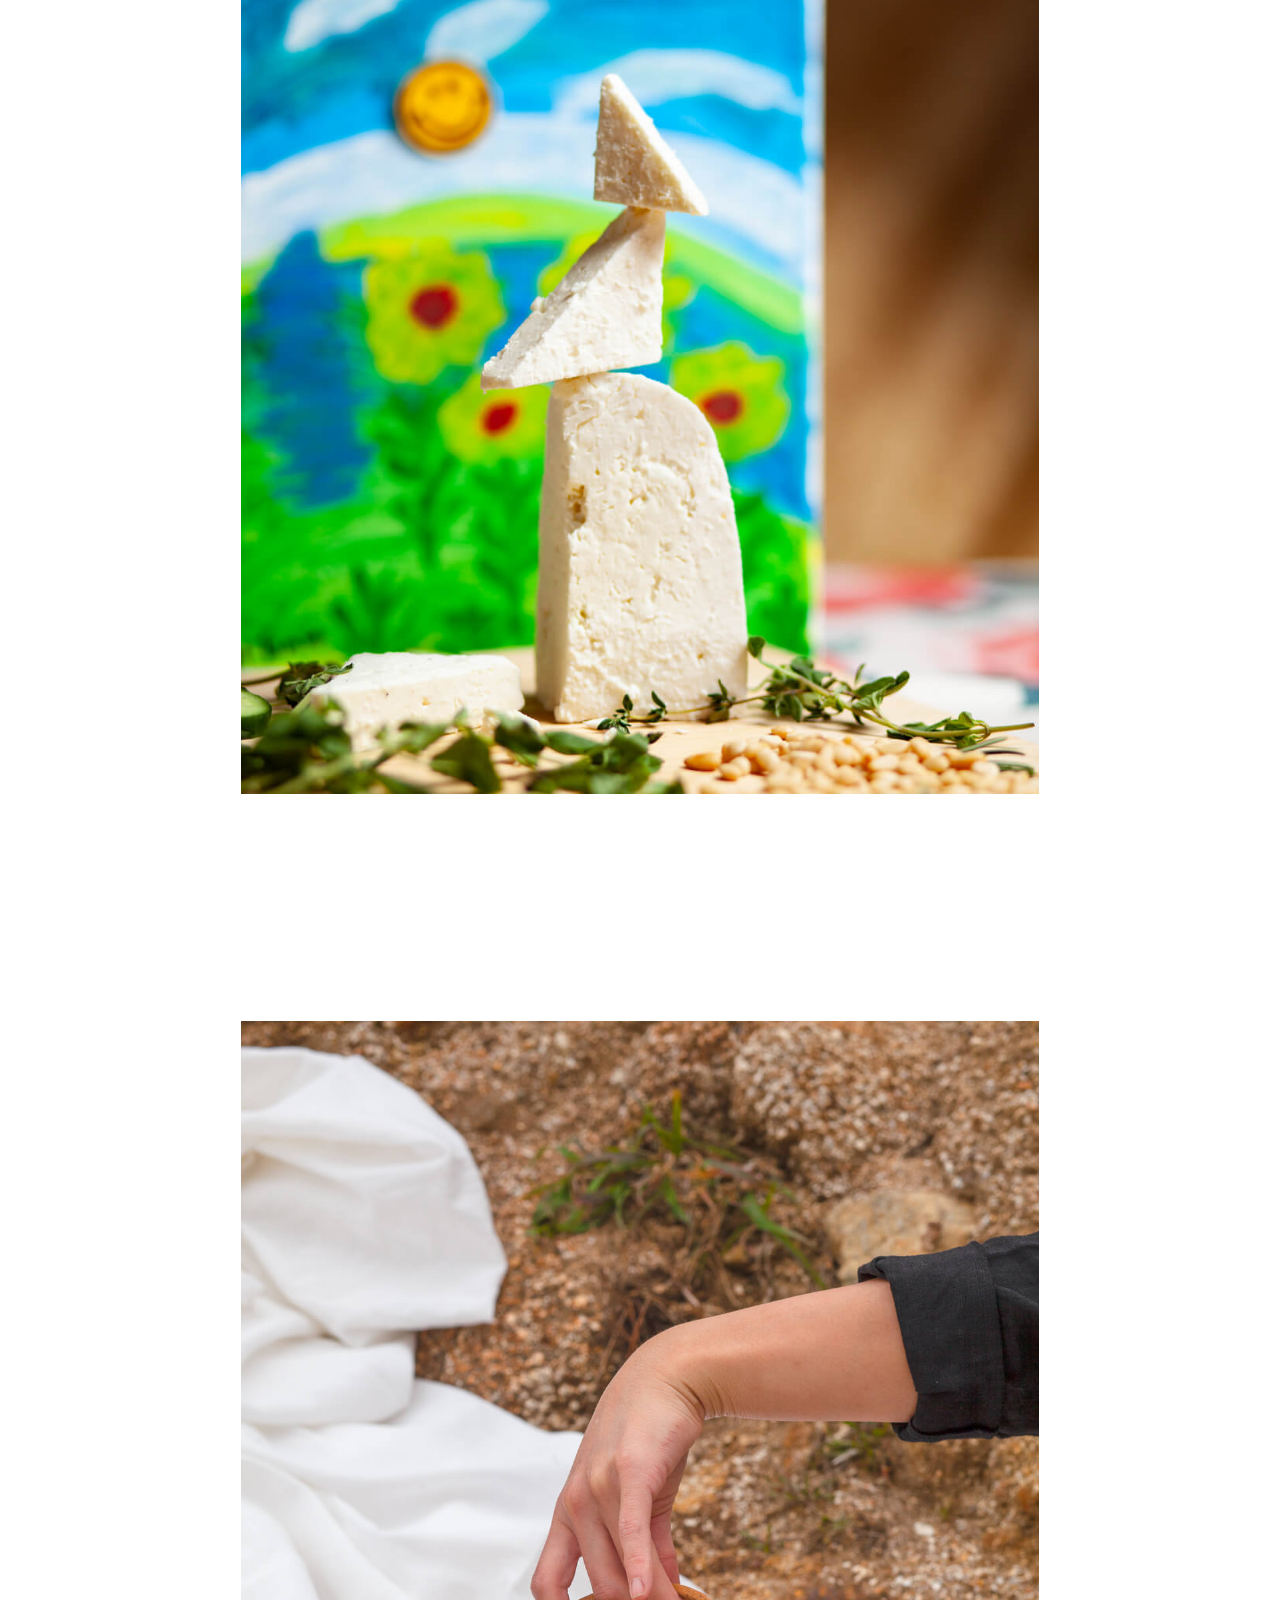
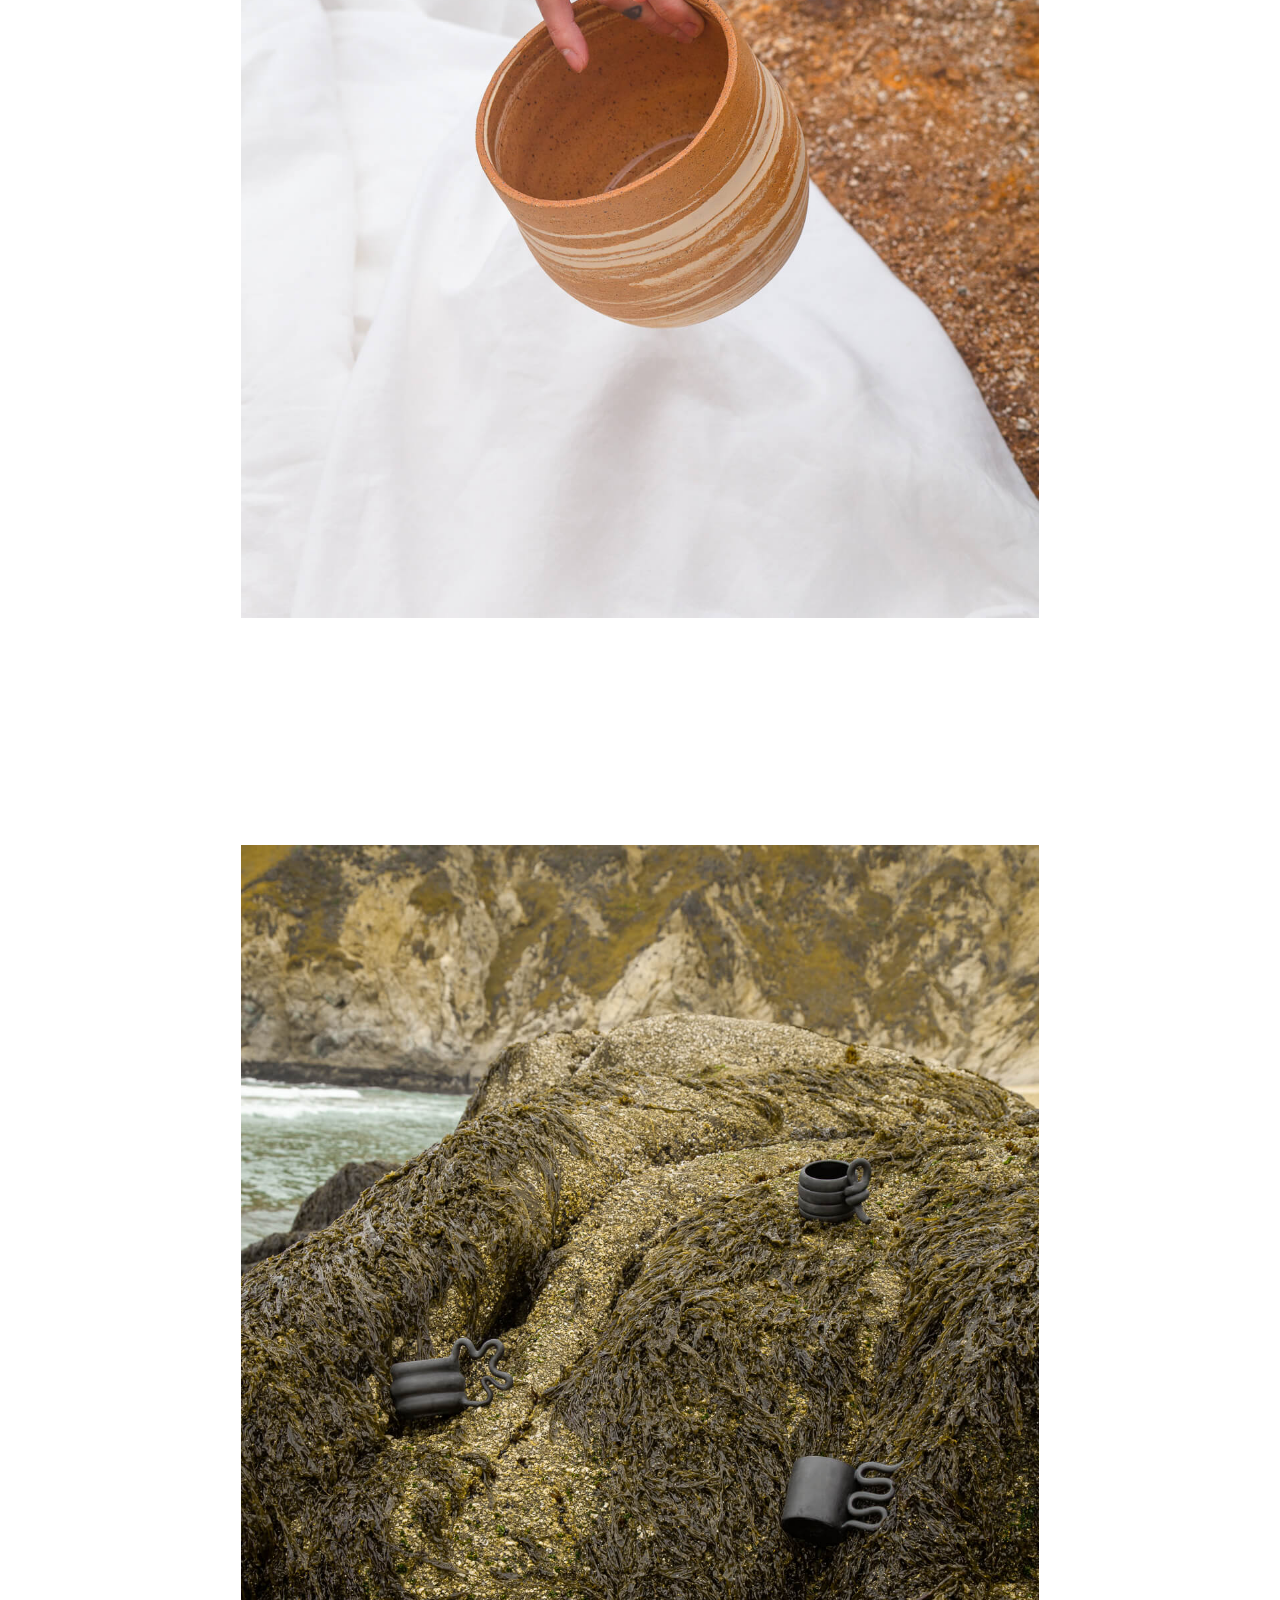
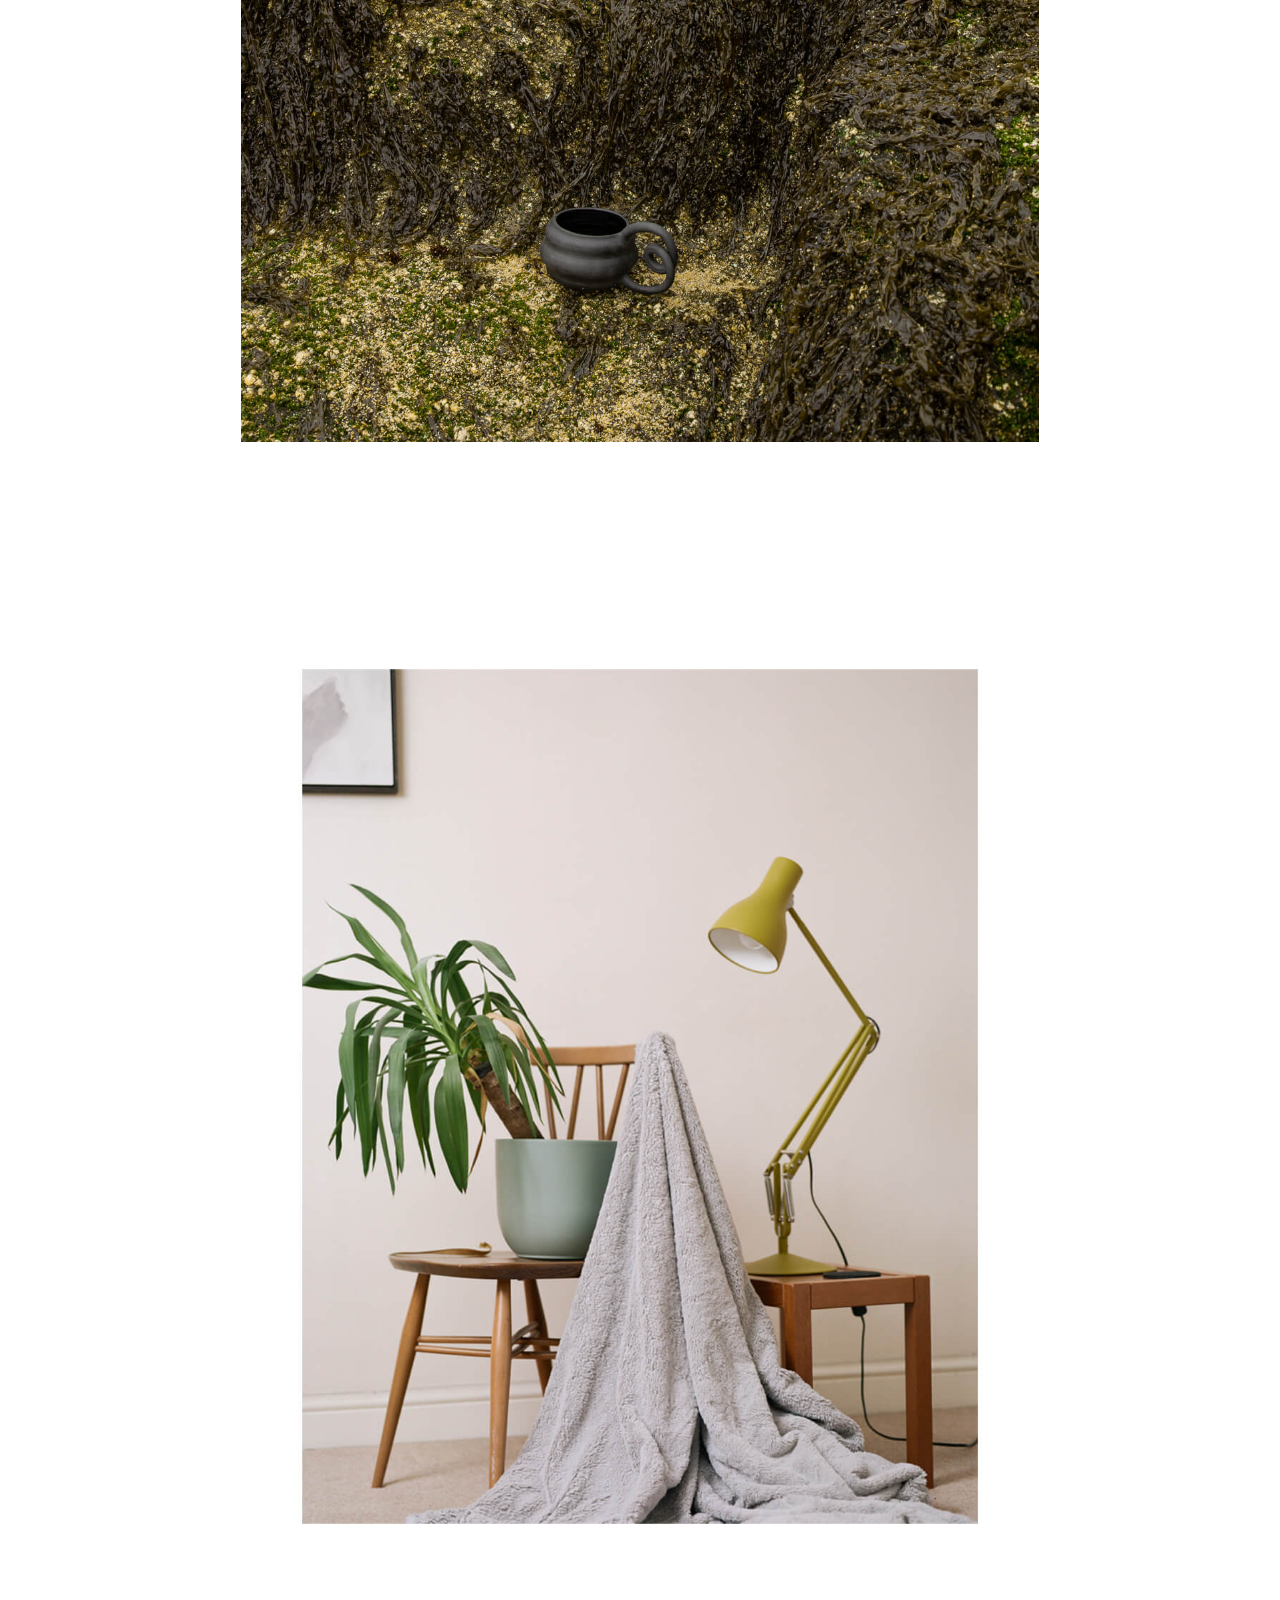
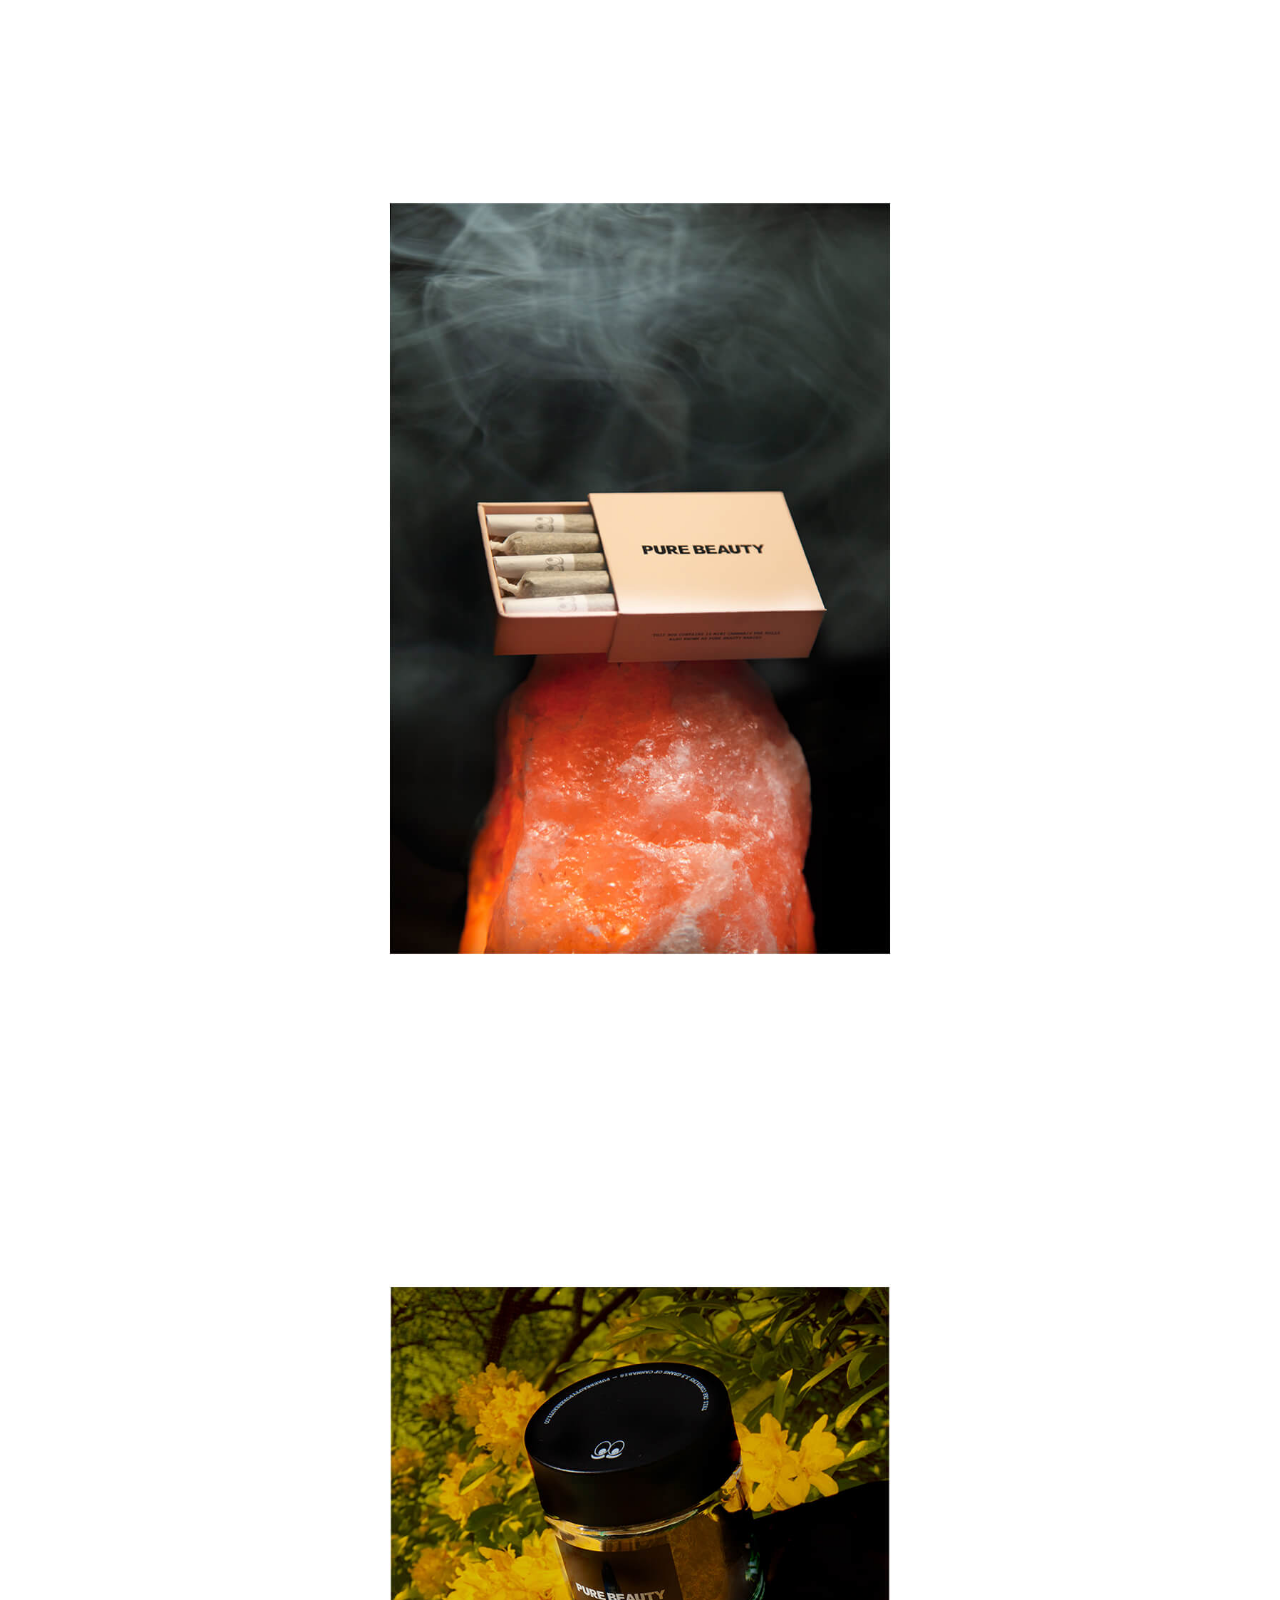
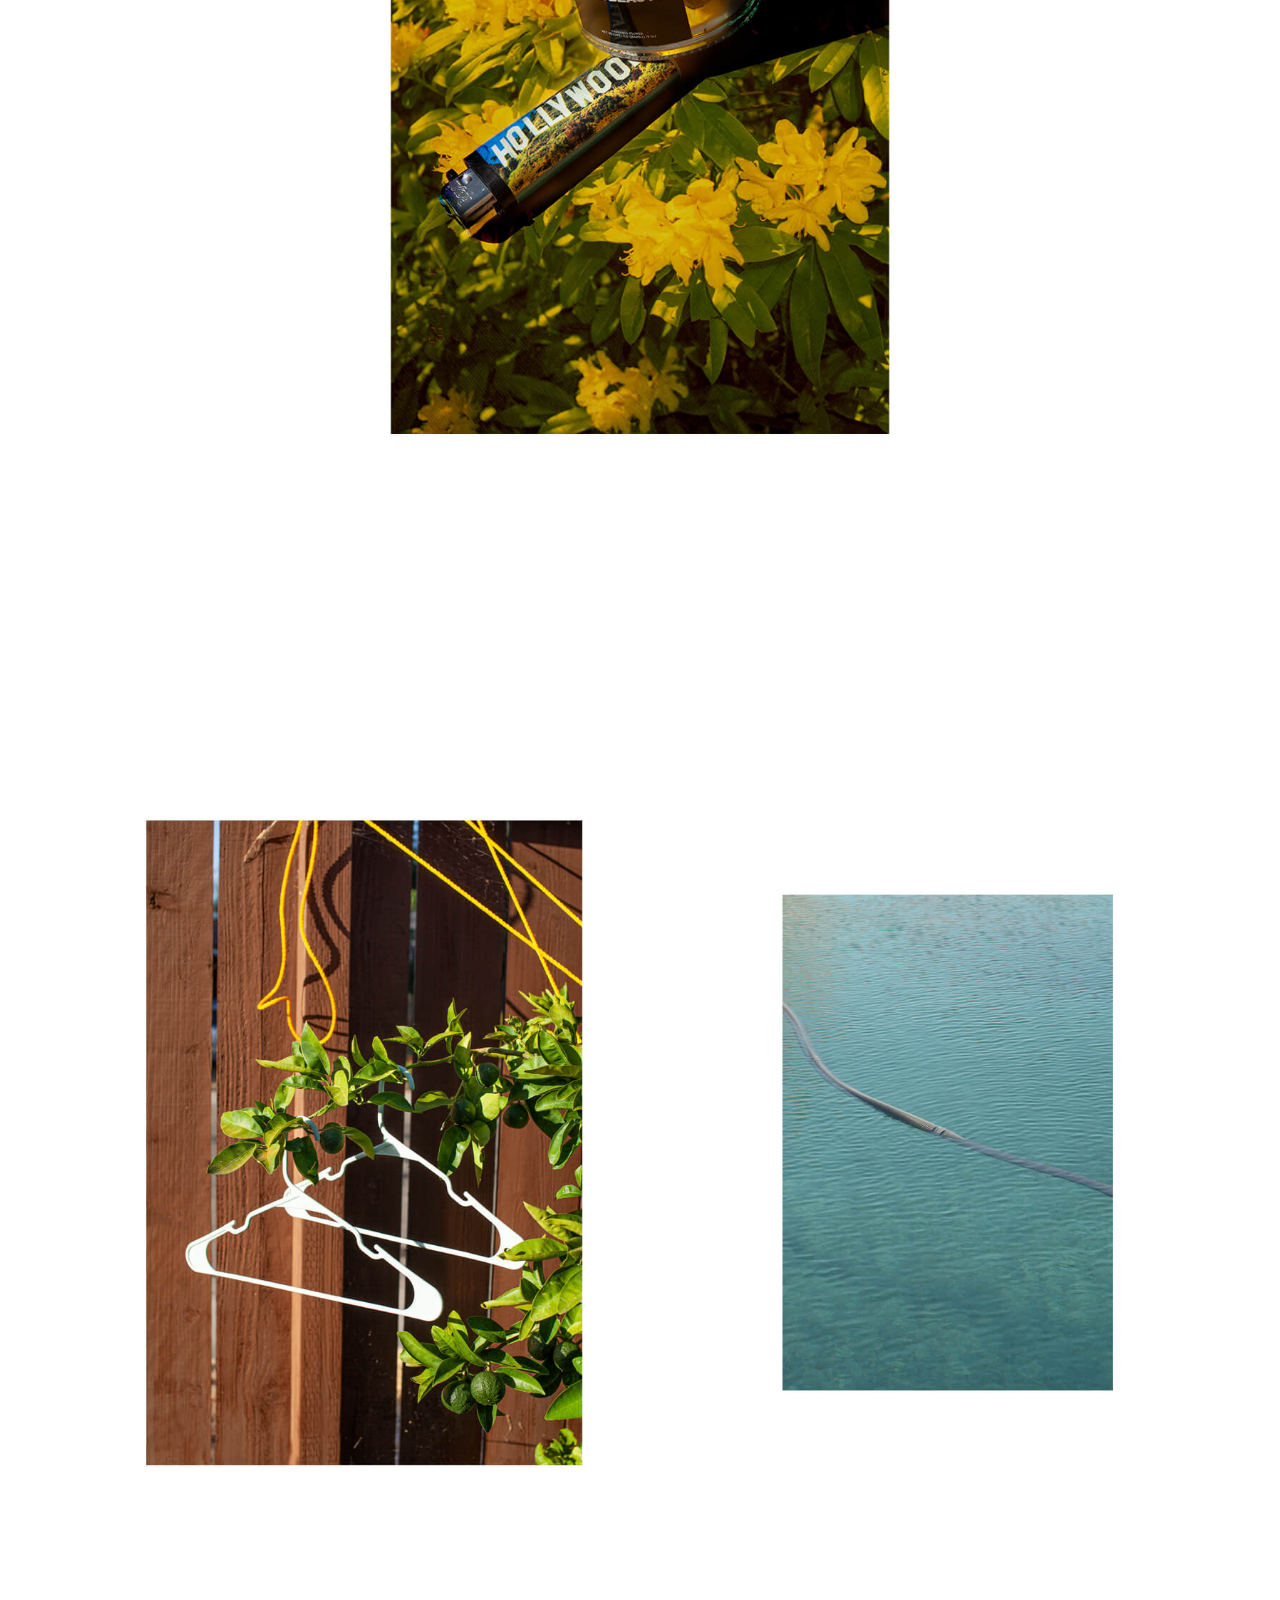
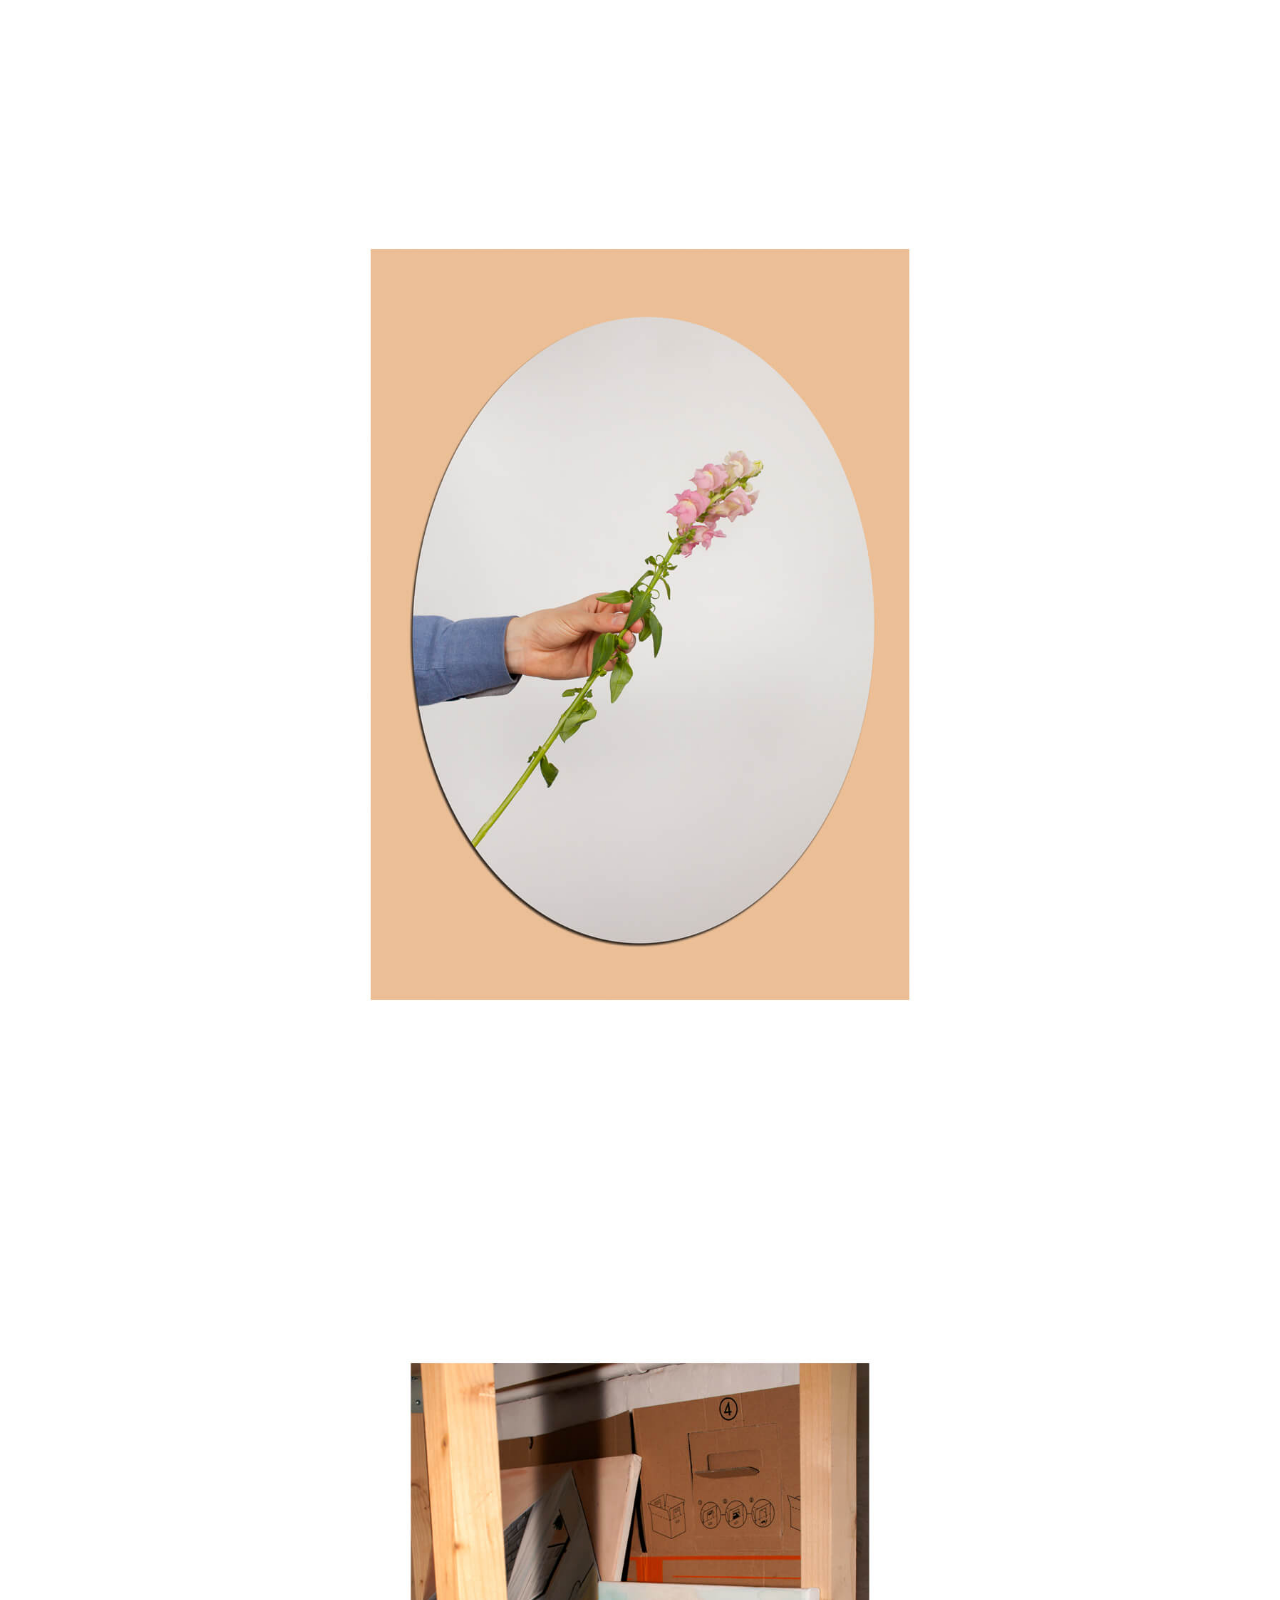
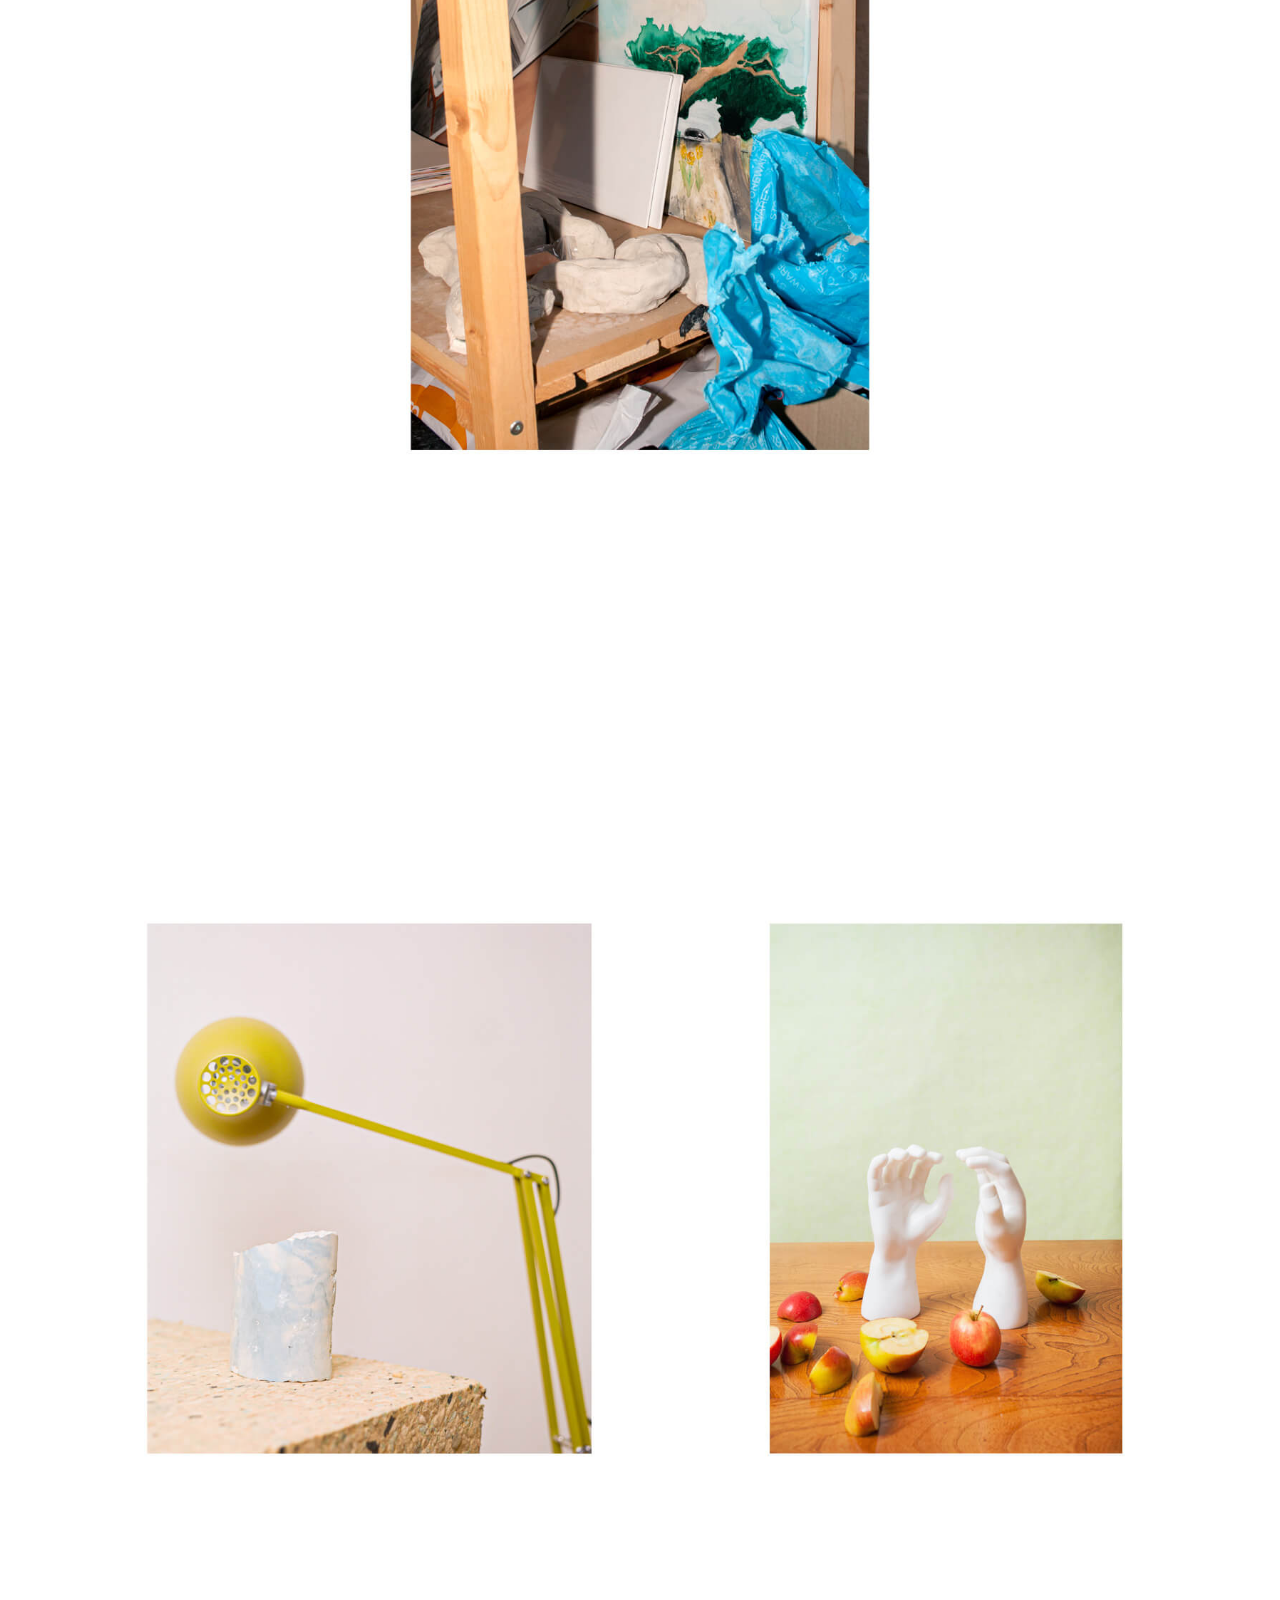
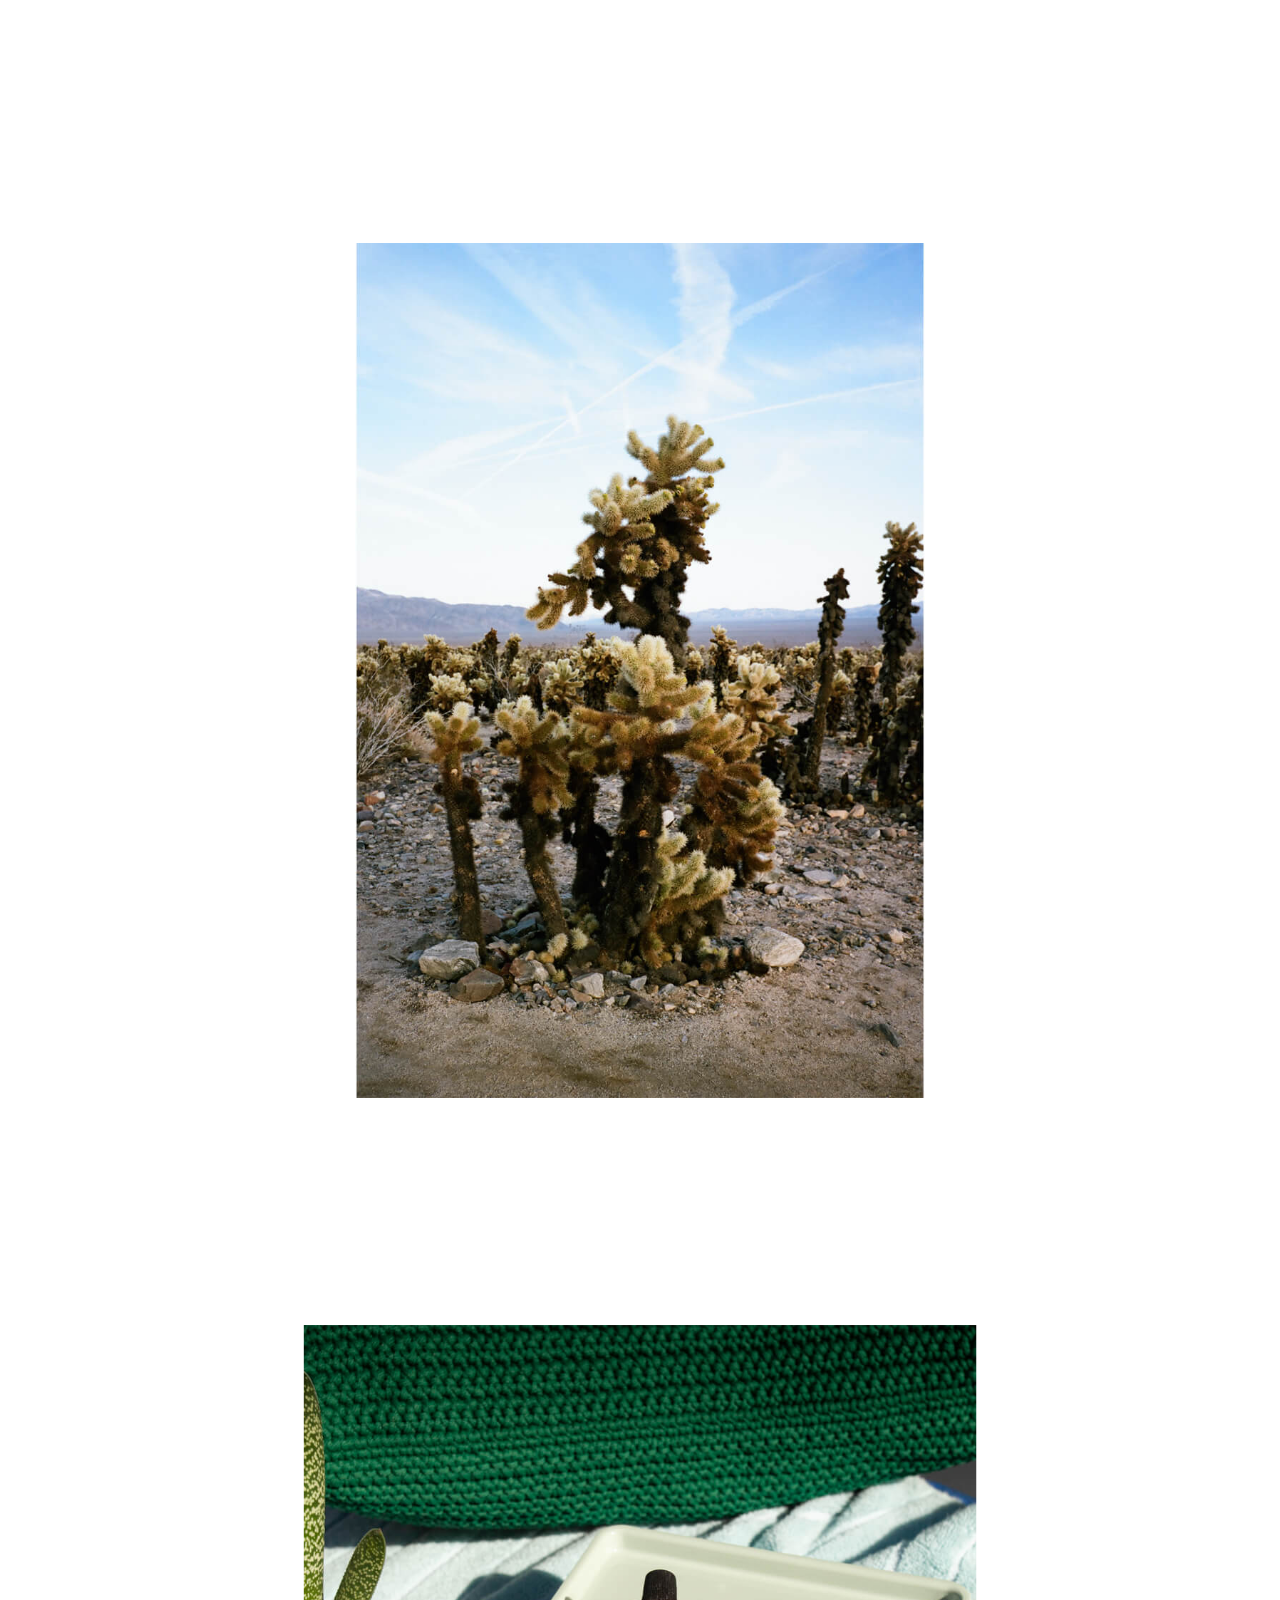
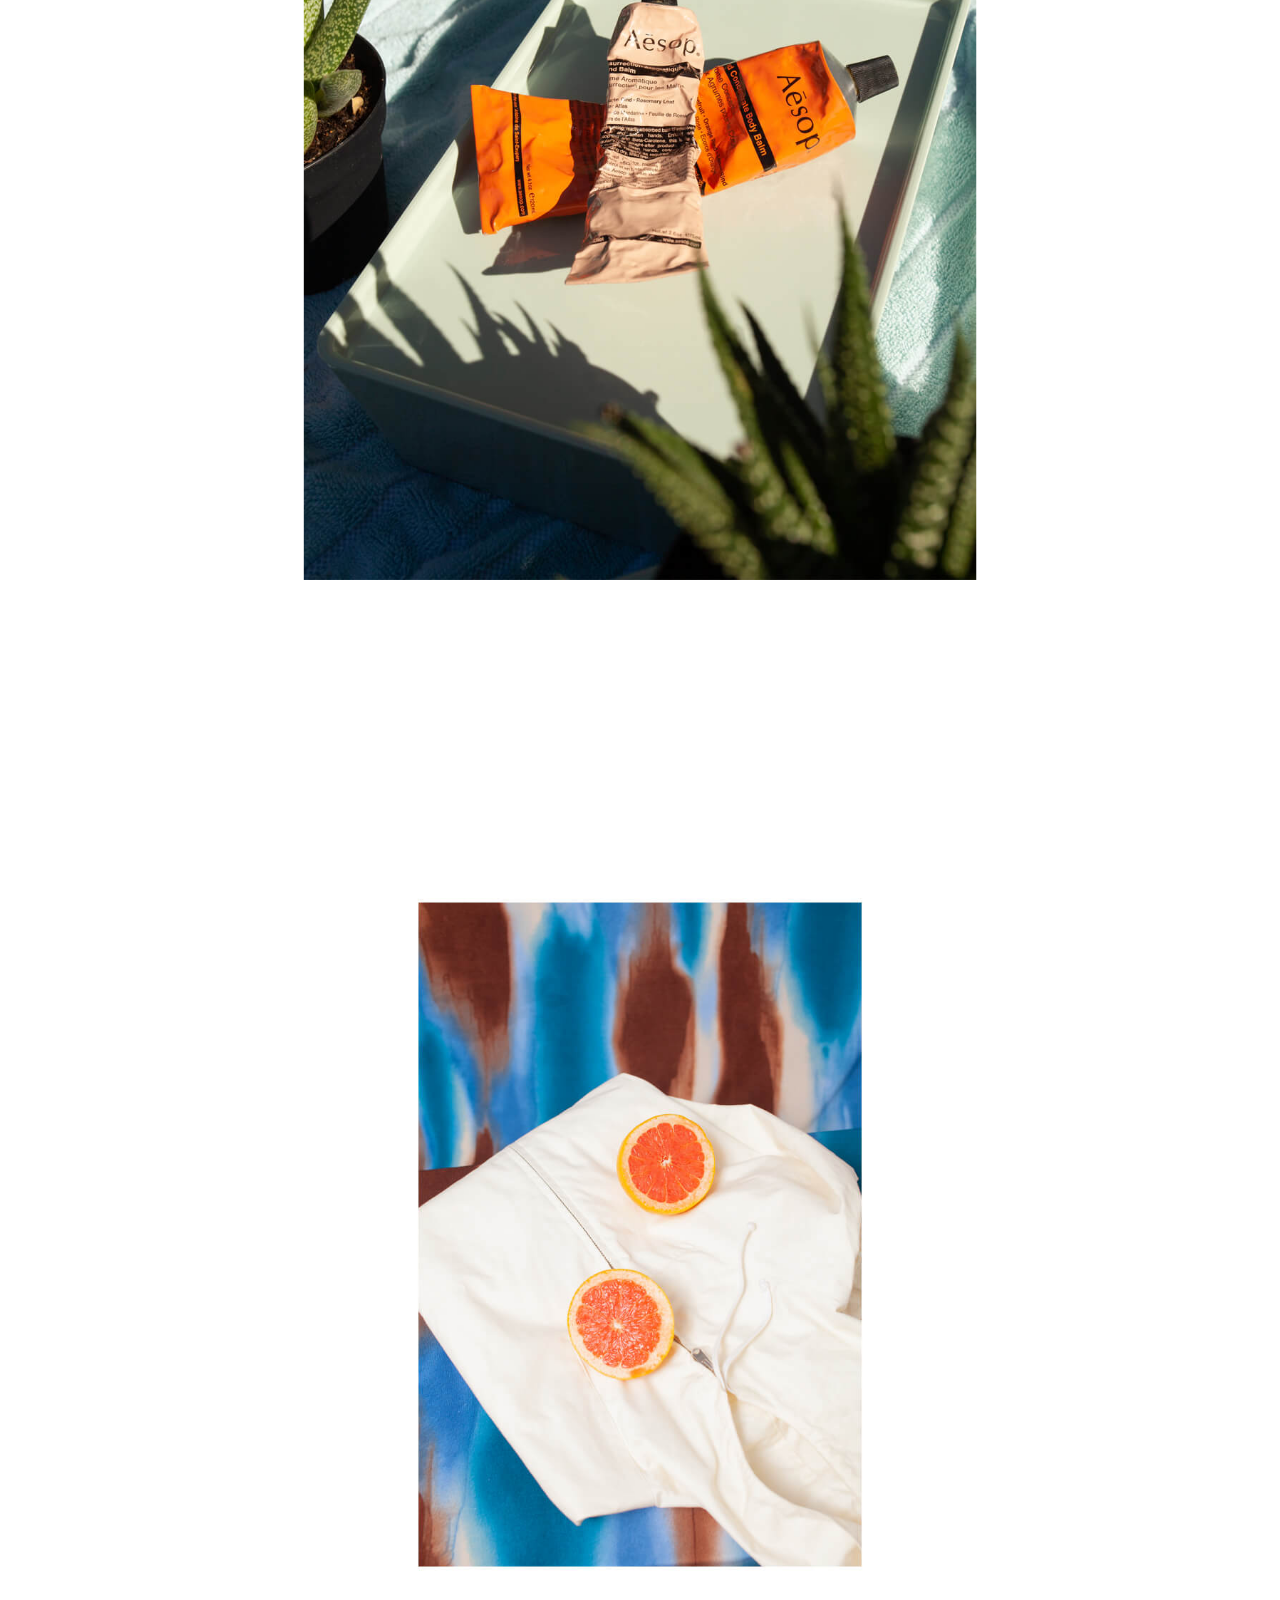
==== commit 832b916a: "Update index.html" ====
--- a/index.html
+++ b/index.html
@@ -76,8 +76,17 @@
         
  
                   <div class="grid extra-padding-top">
-      <div class="unit whole"><div class="narrow-img caption_img">
-        <img src="img/work/fetaweb-2.jpg" alt="Photography by Francesca Tamse" class="bump"><div class="img-text">Caption Test</div></div>
+      <div class="unit whole"><div class="narrow-img"><div class="image-hover-text-container"><div class="image-hover-image">
+        <img src="img/work/fetaweb-2.jpg" alt="Photography by Francesca Tamse" class="bump">  </div>
+  <div class="image-hover-text">
+   
+      <span style="position:relative; bottom:-100%;width:auto;margin:0;padding:0;">
+        This is a sample image</span>
+    
+  </div>
+</div>
+
+        </div>
       </div>
     </div>
     
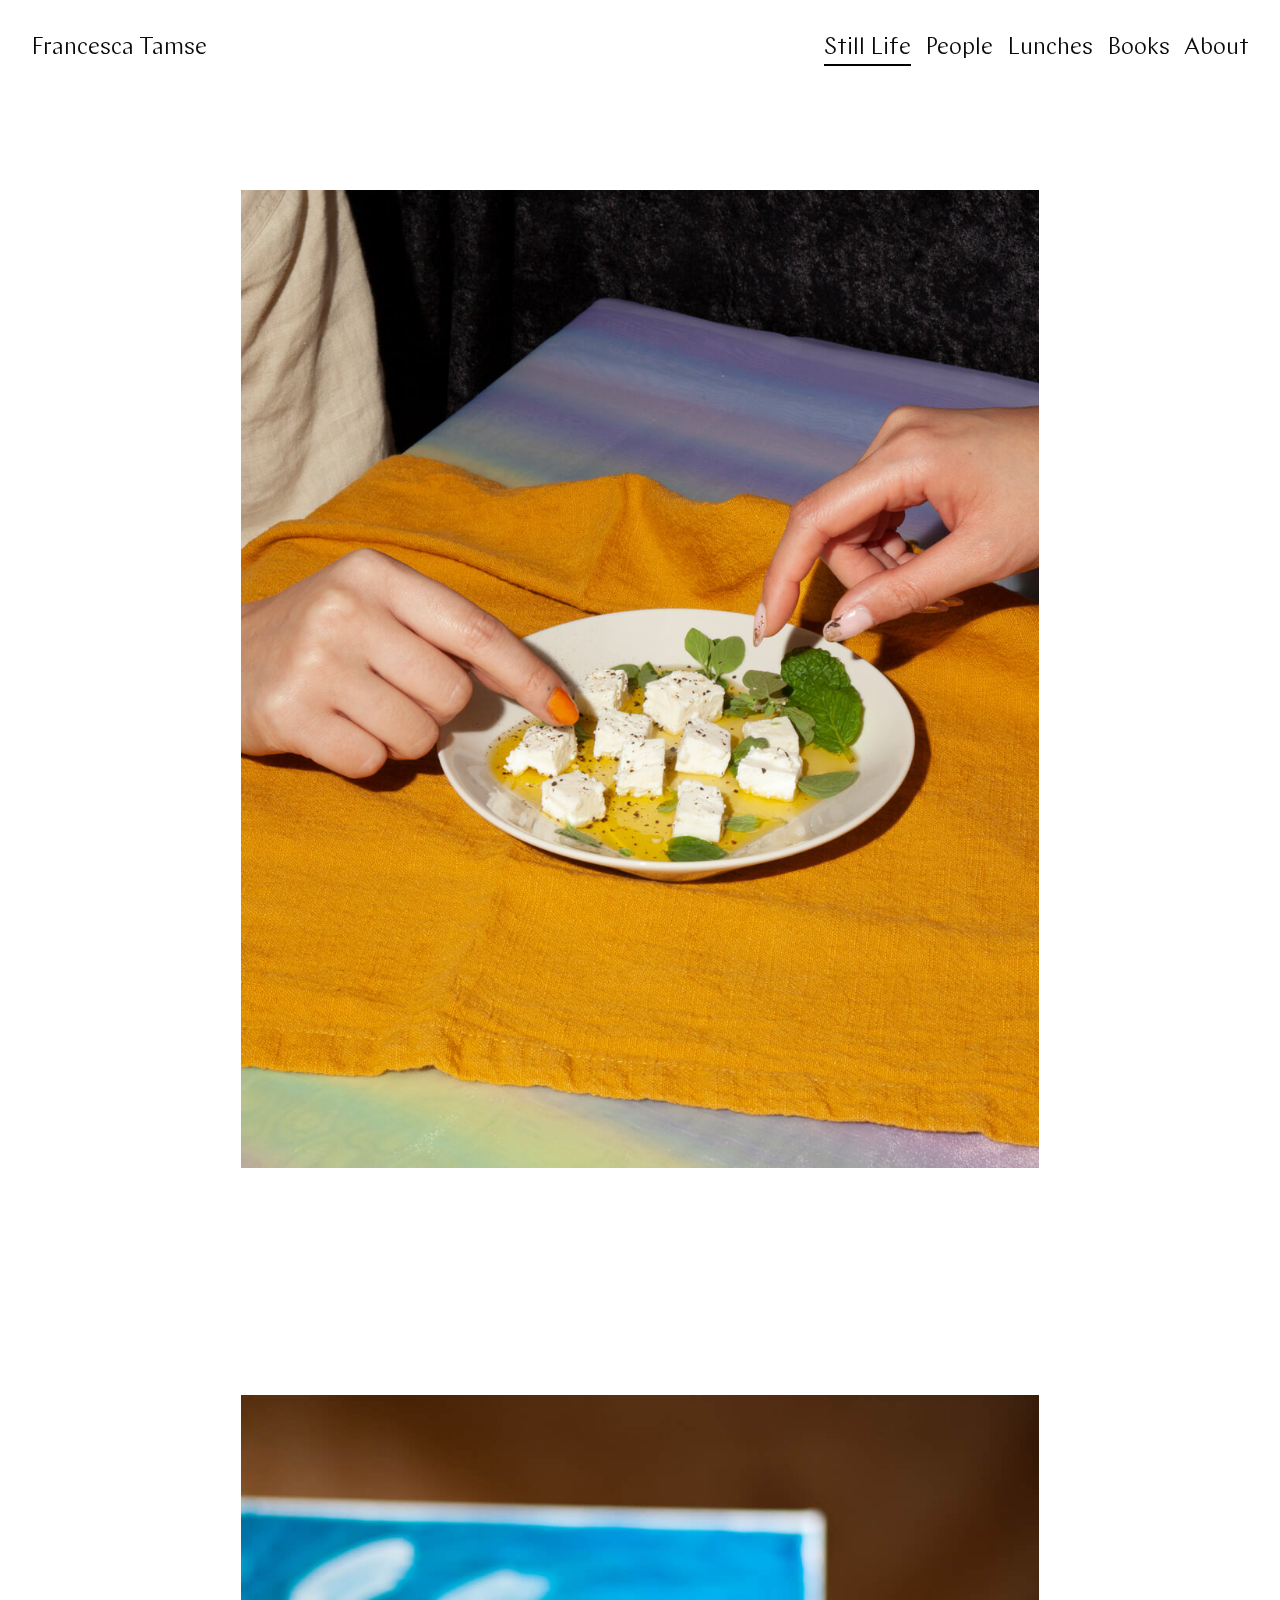
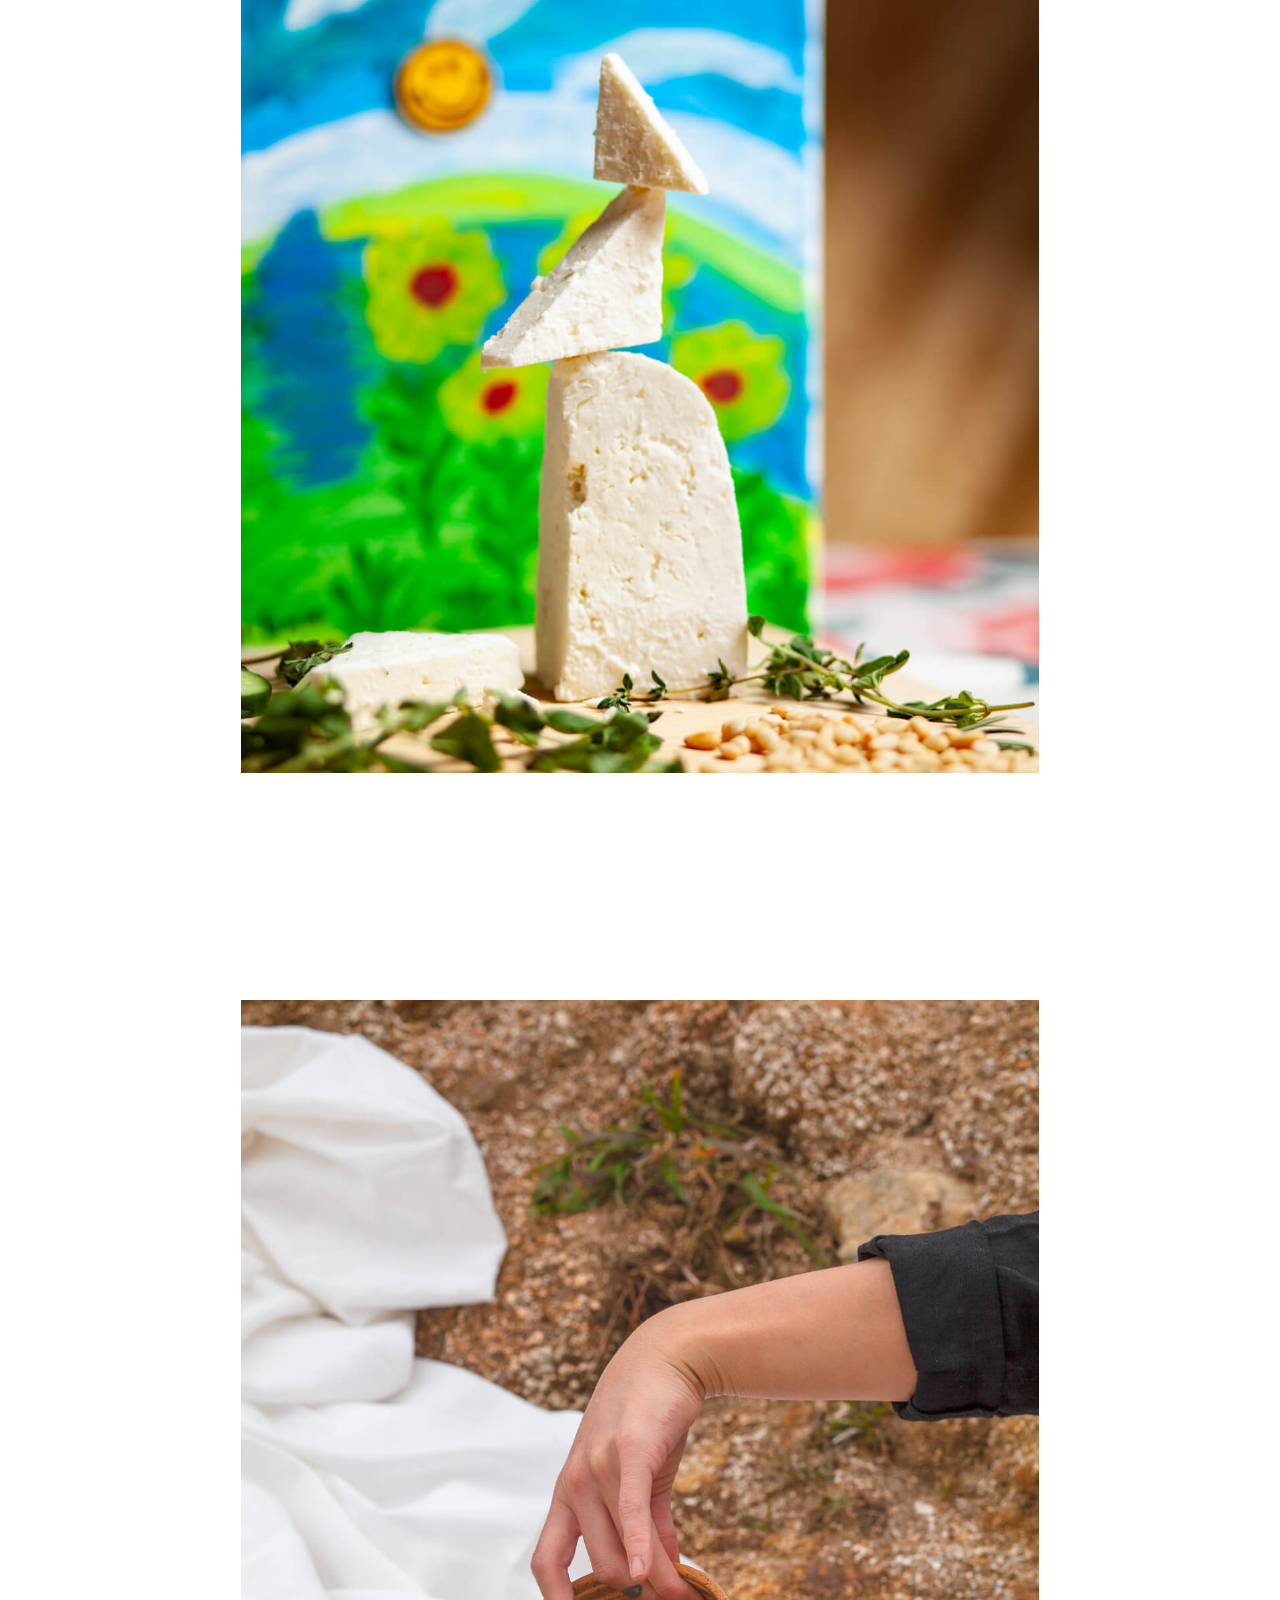
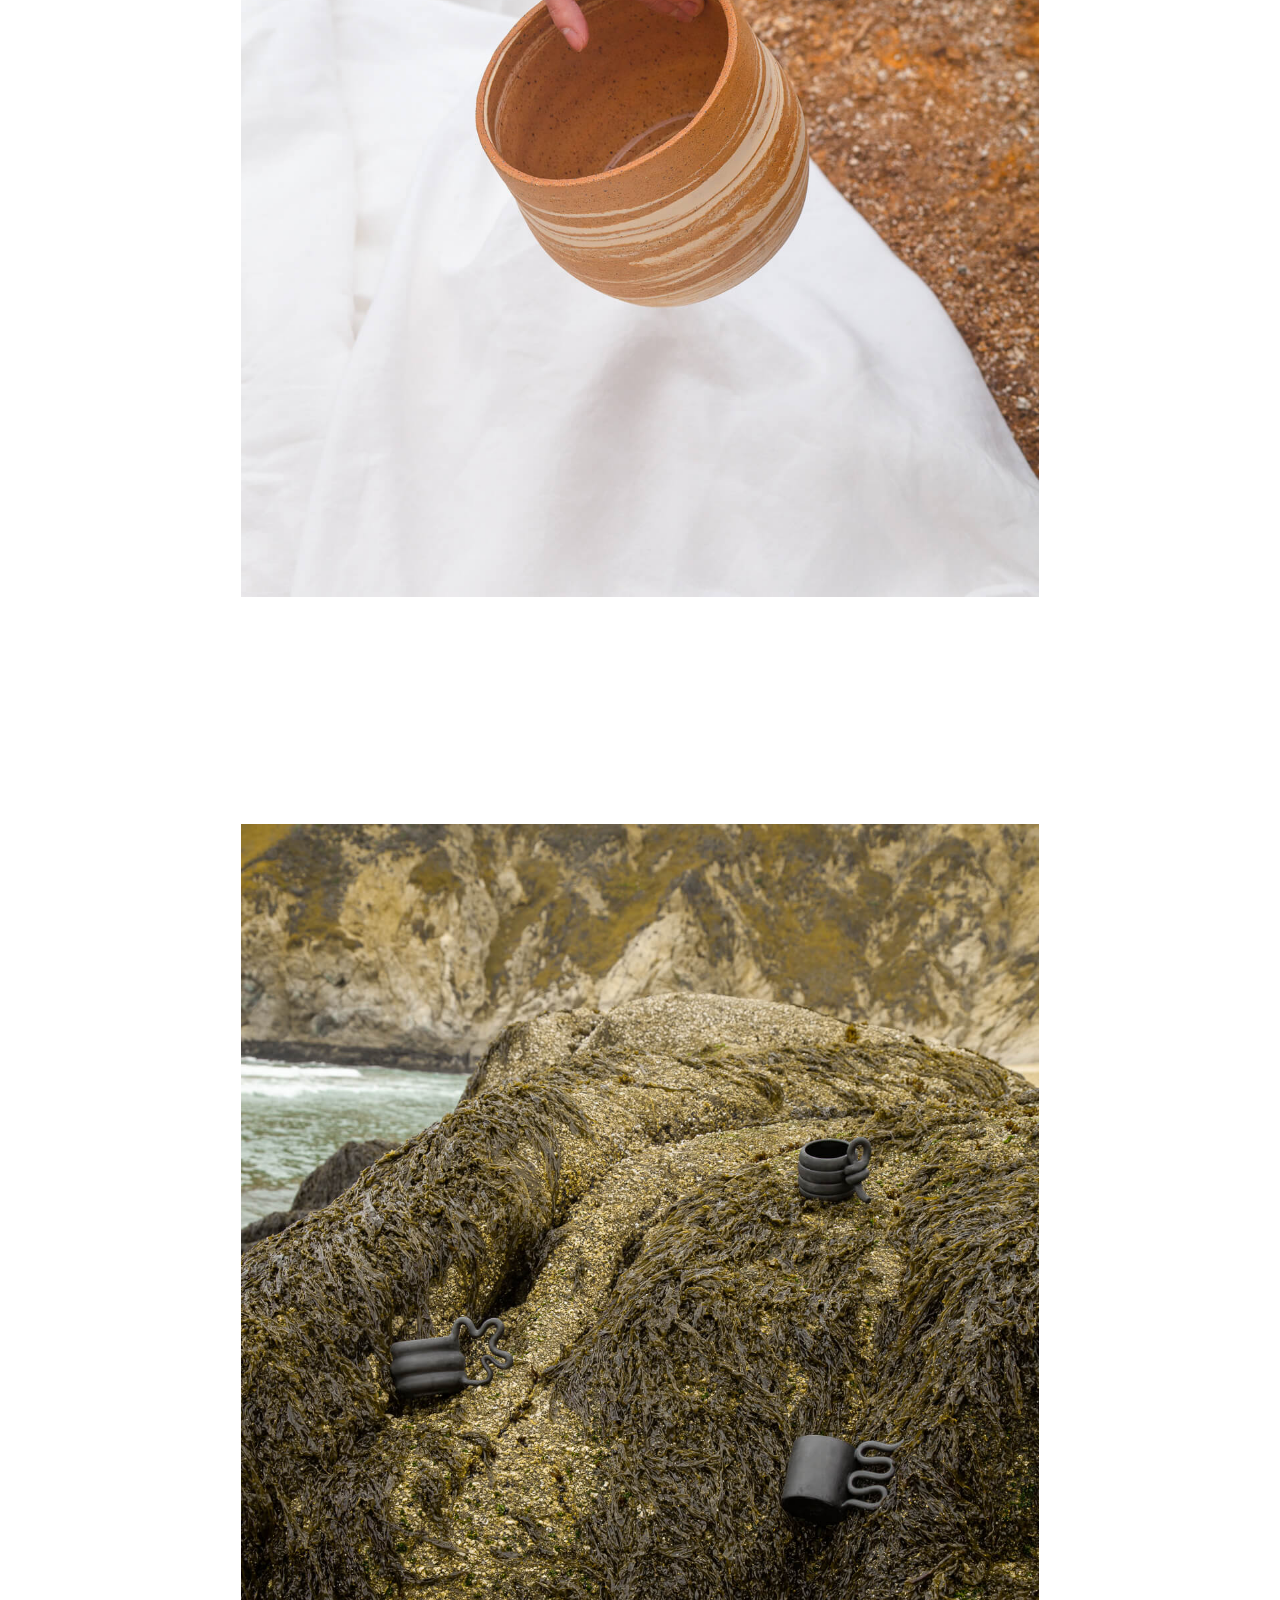
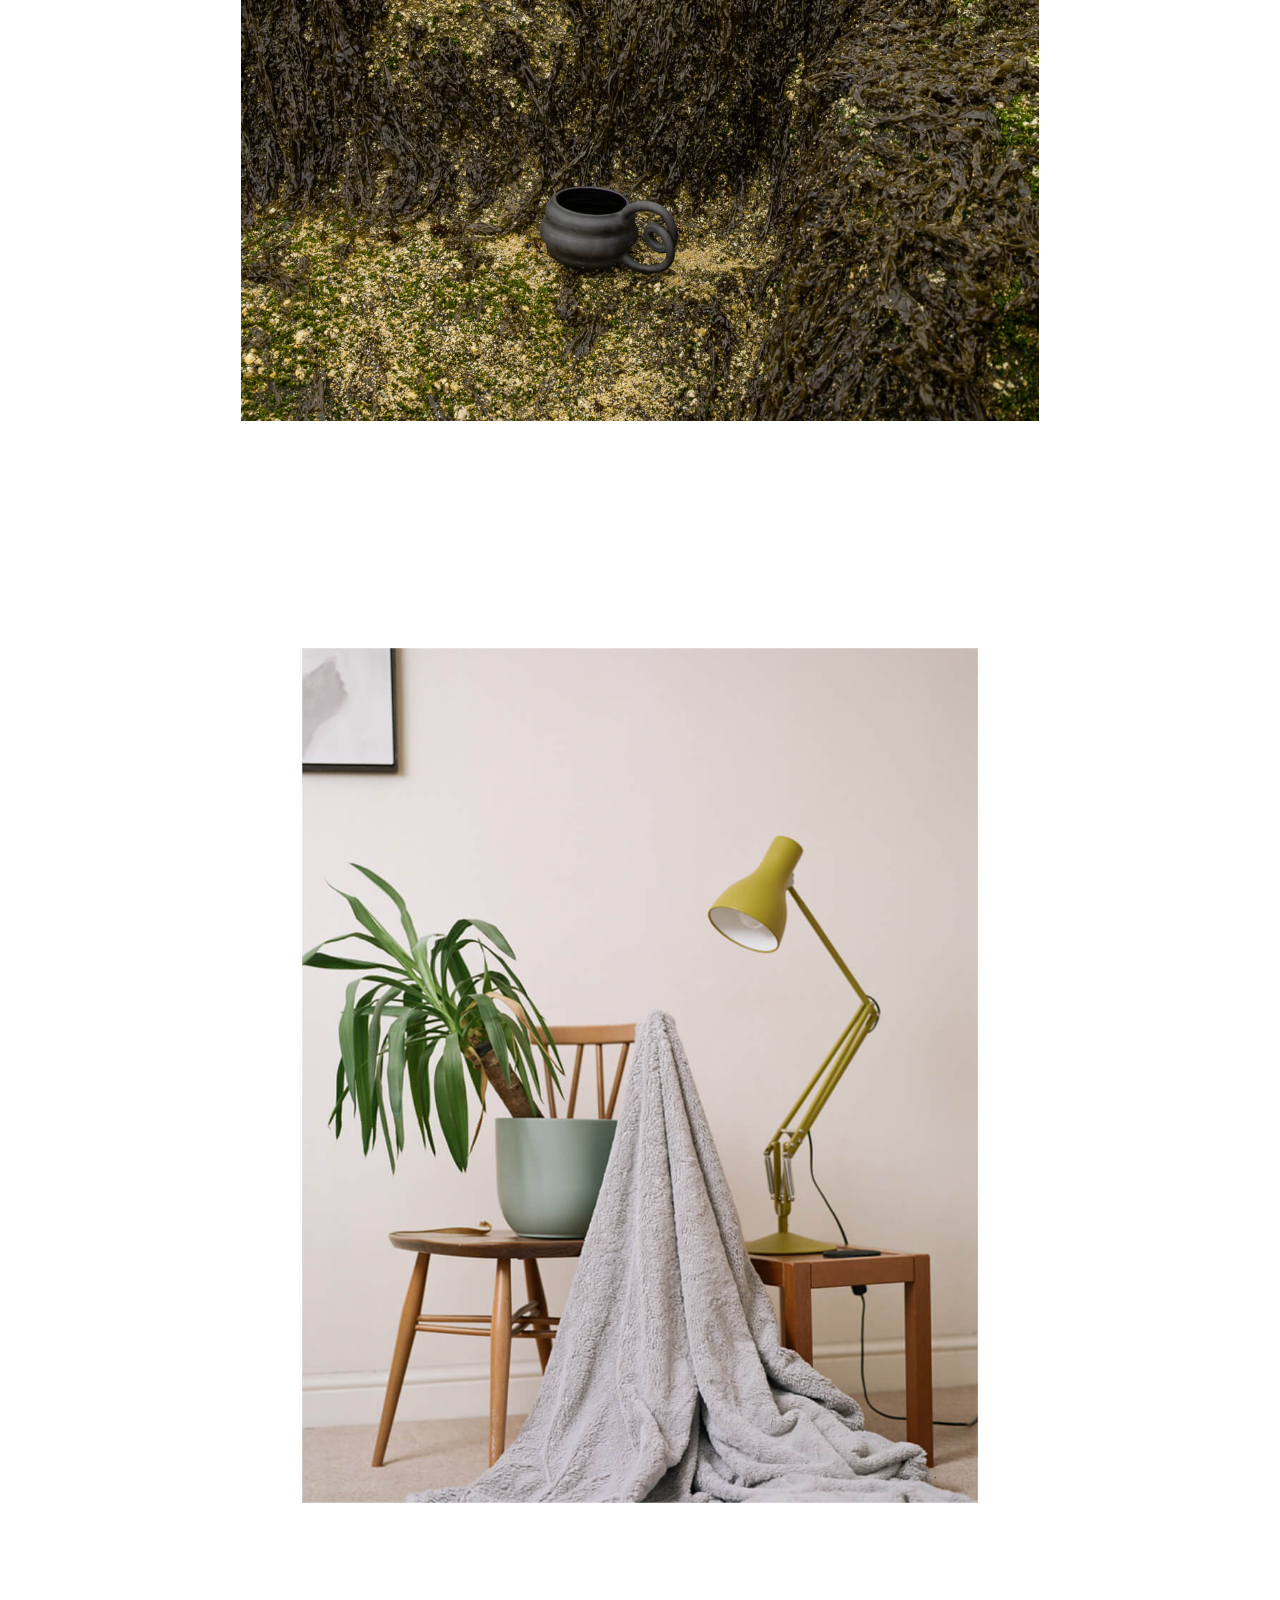
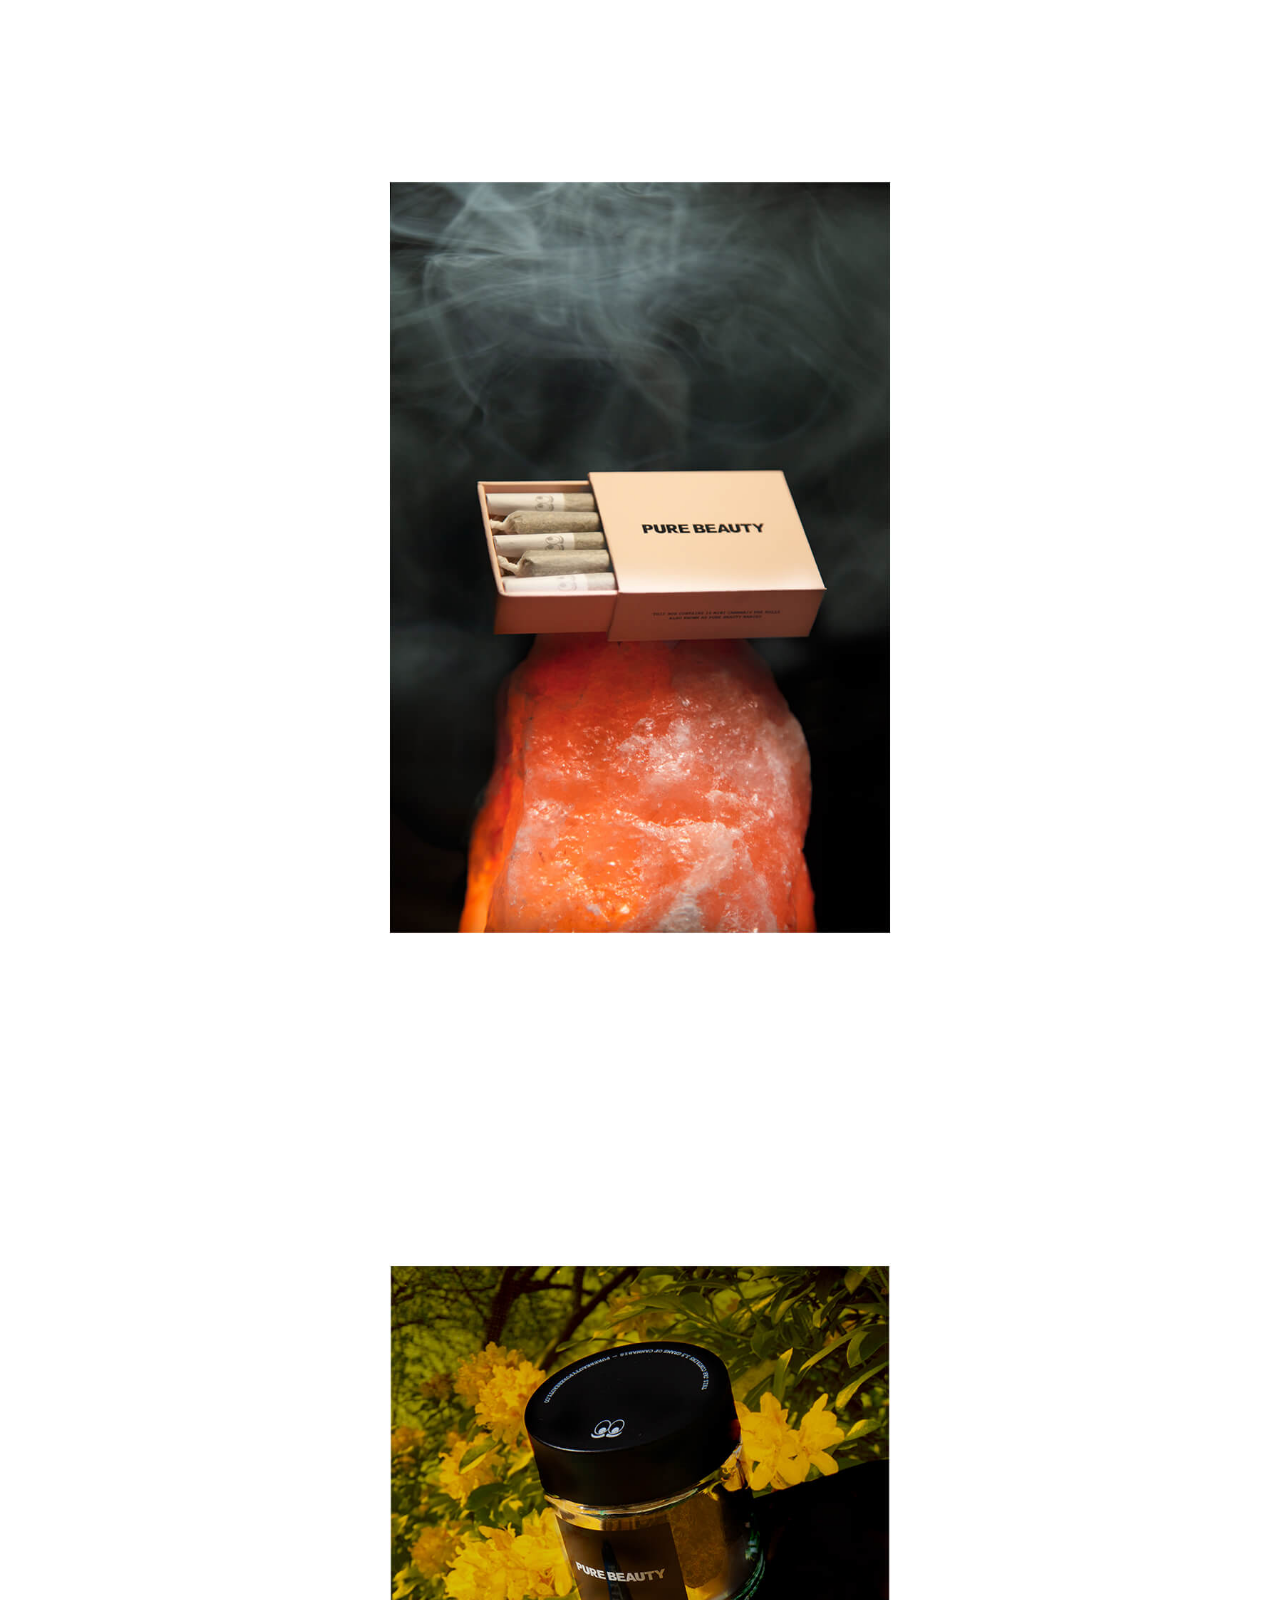
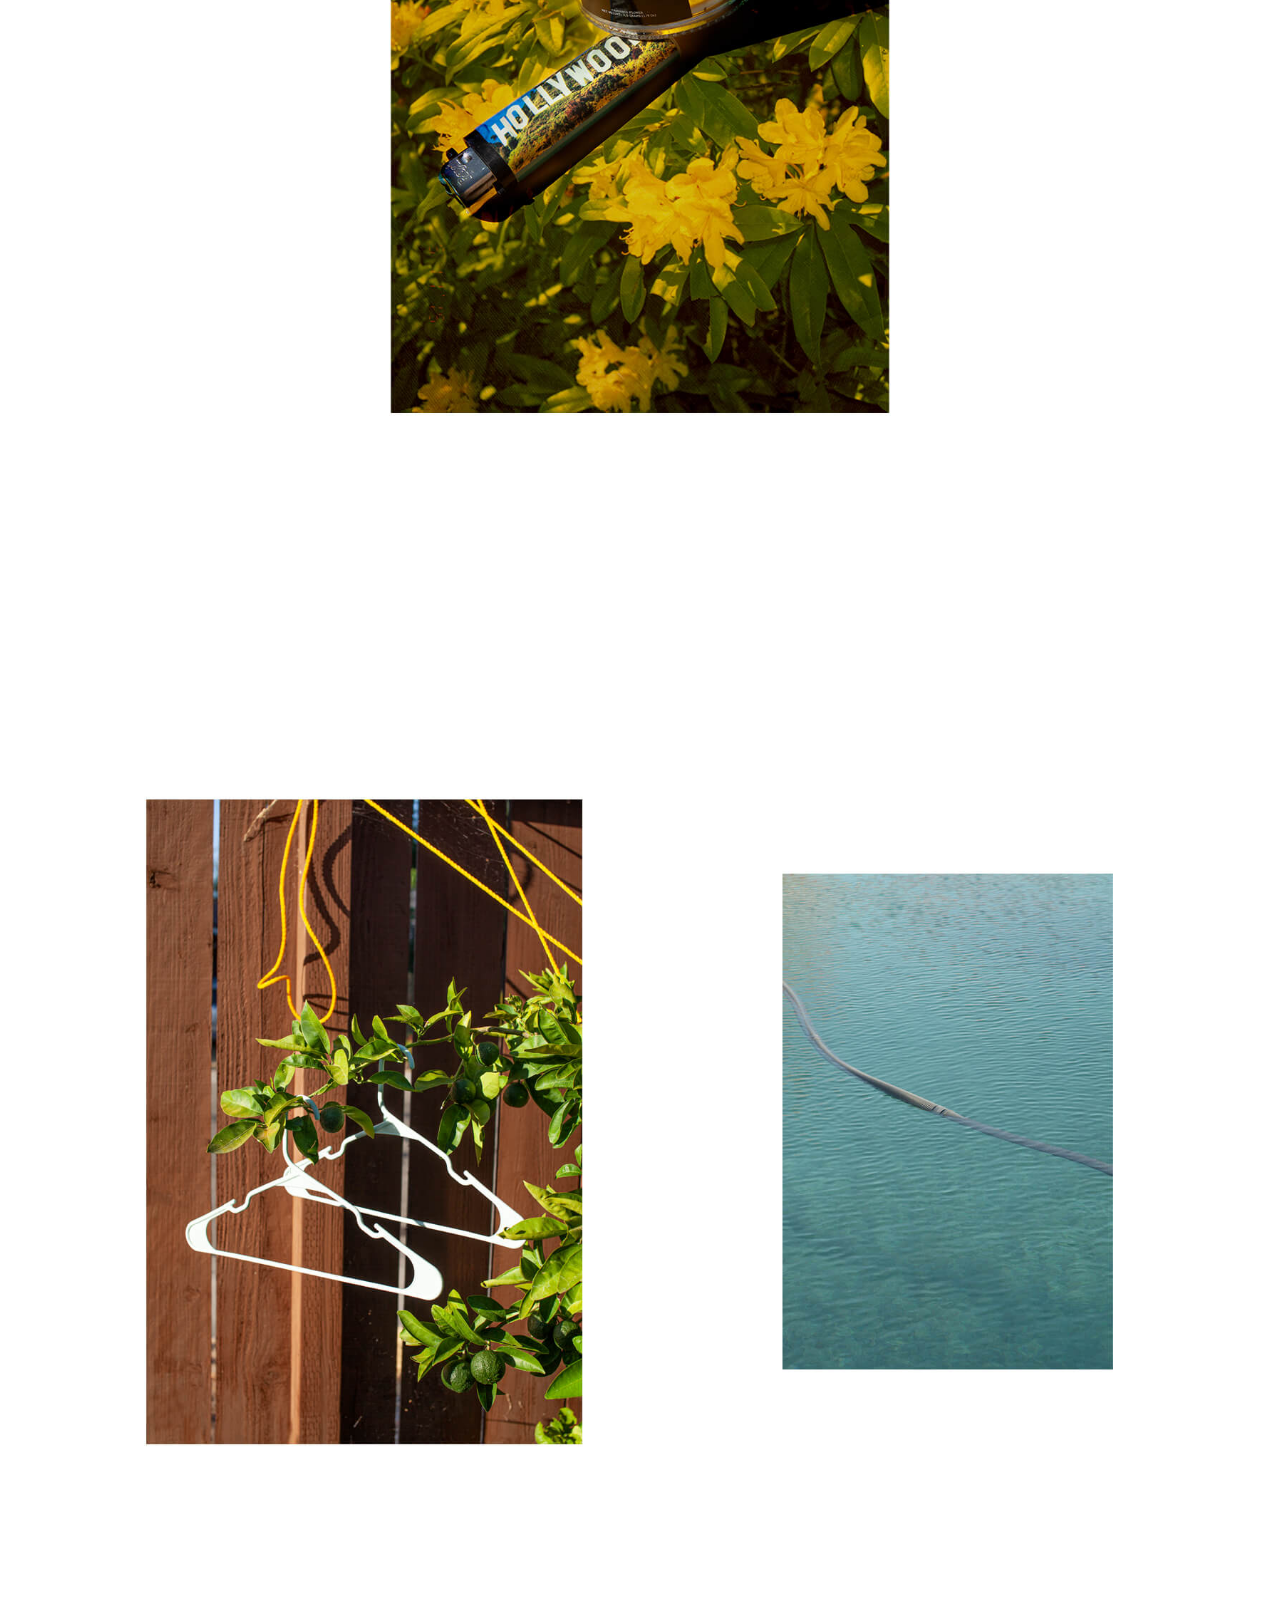
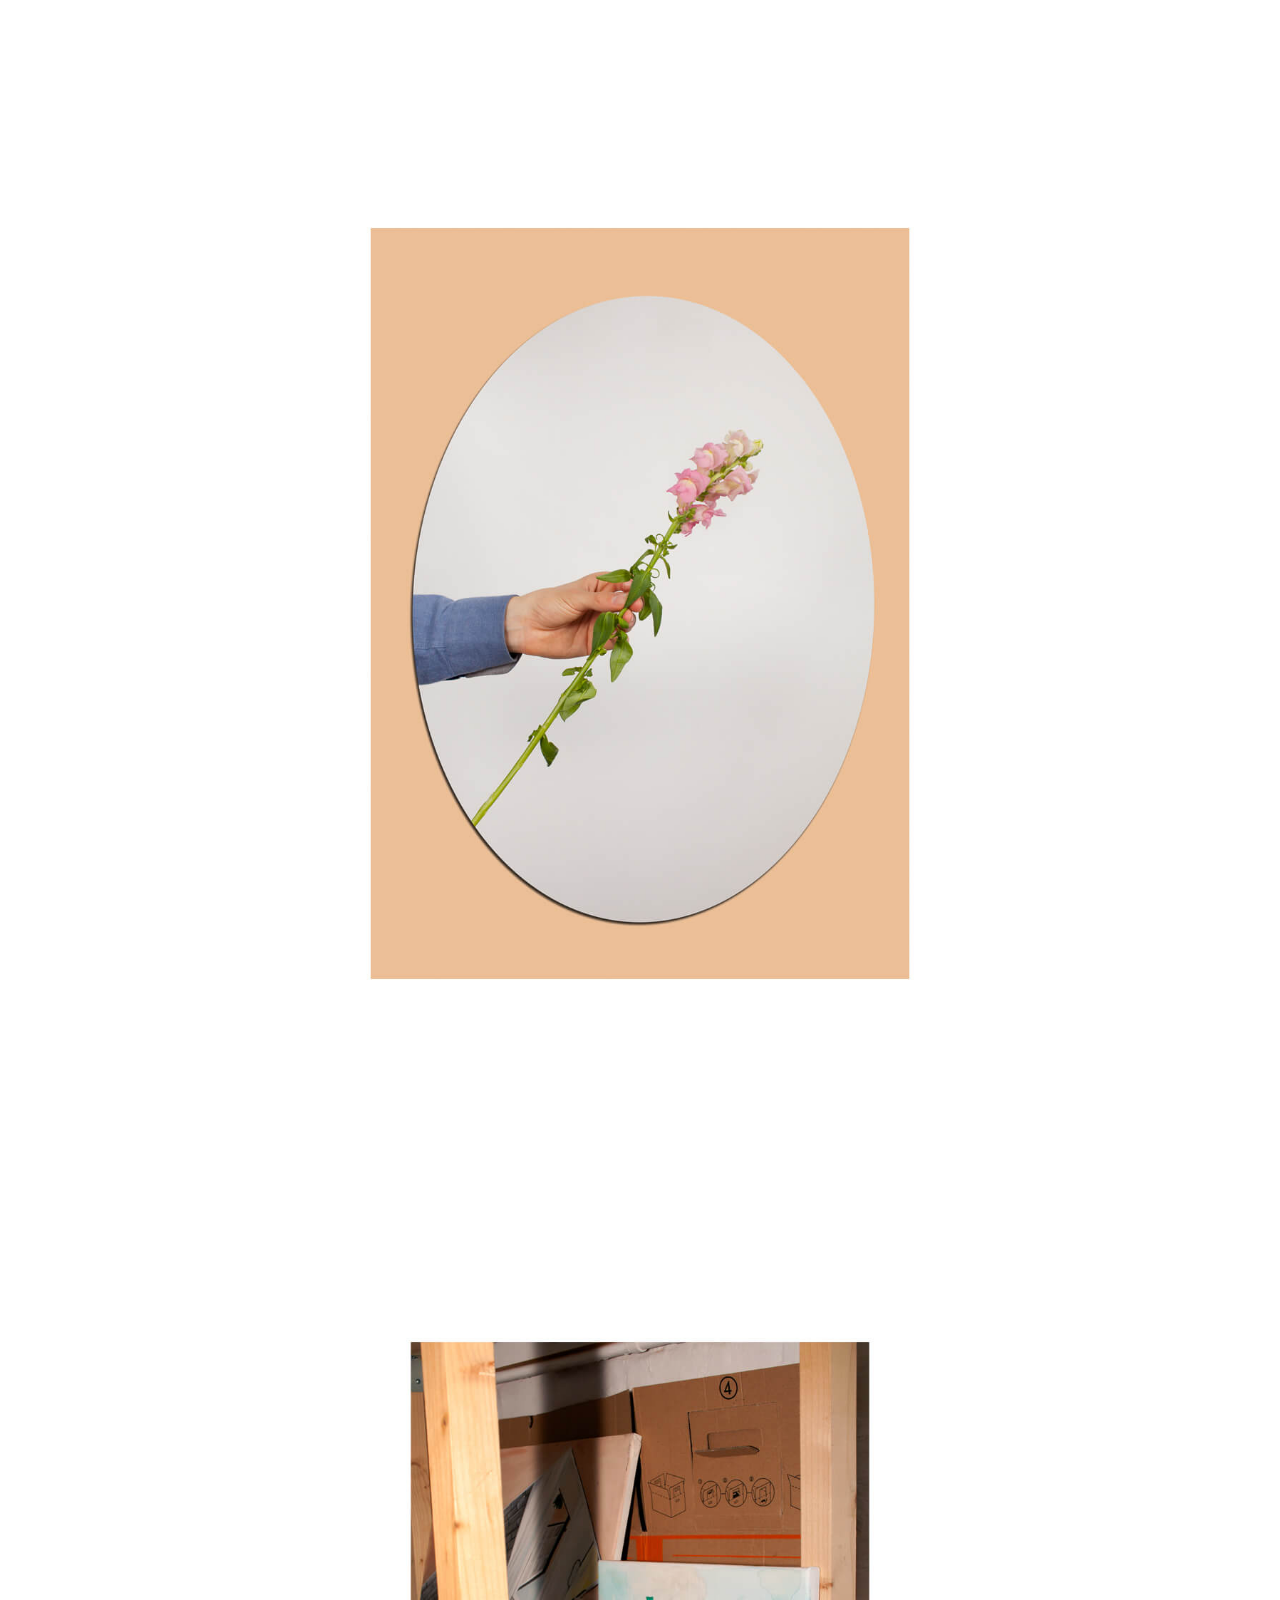
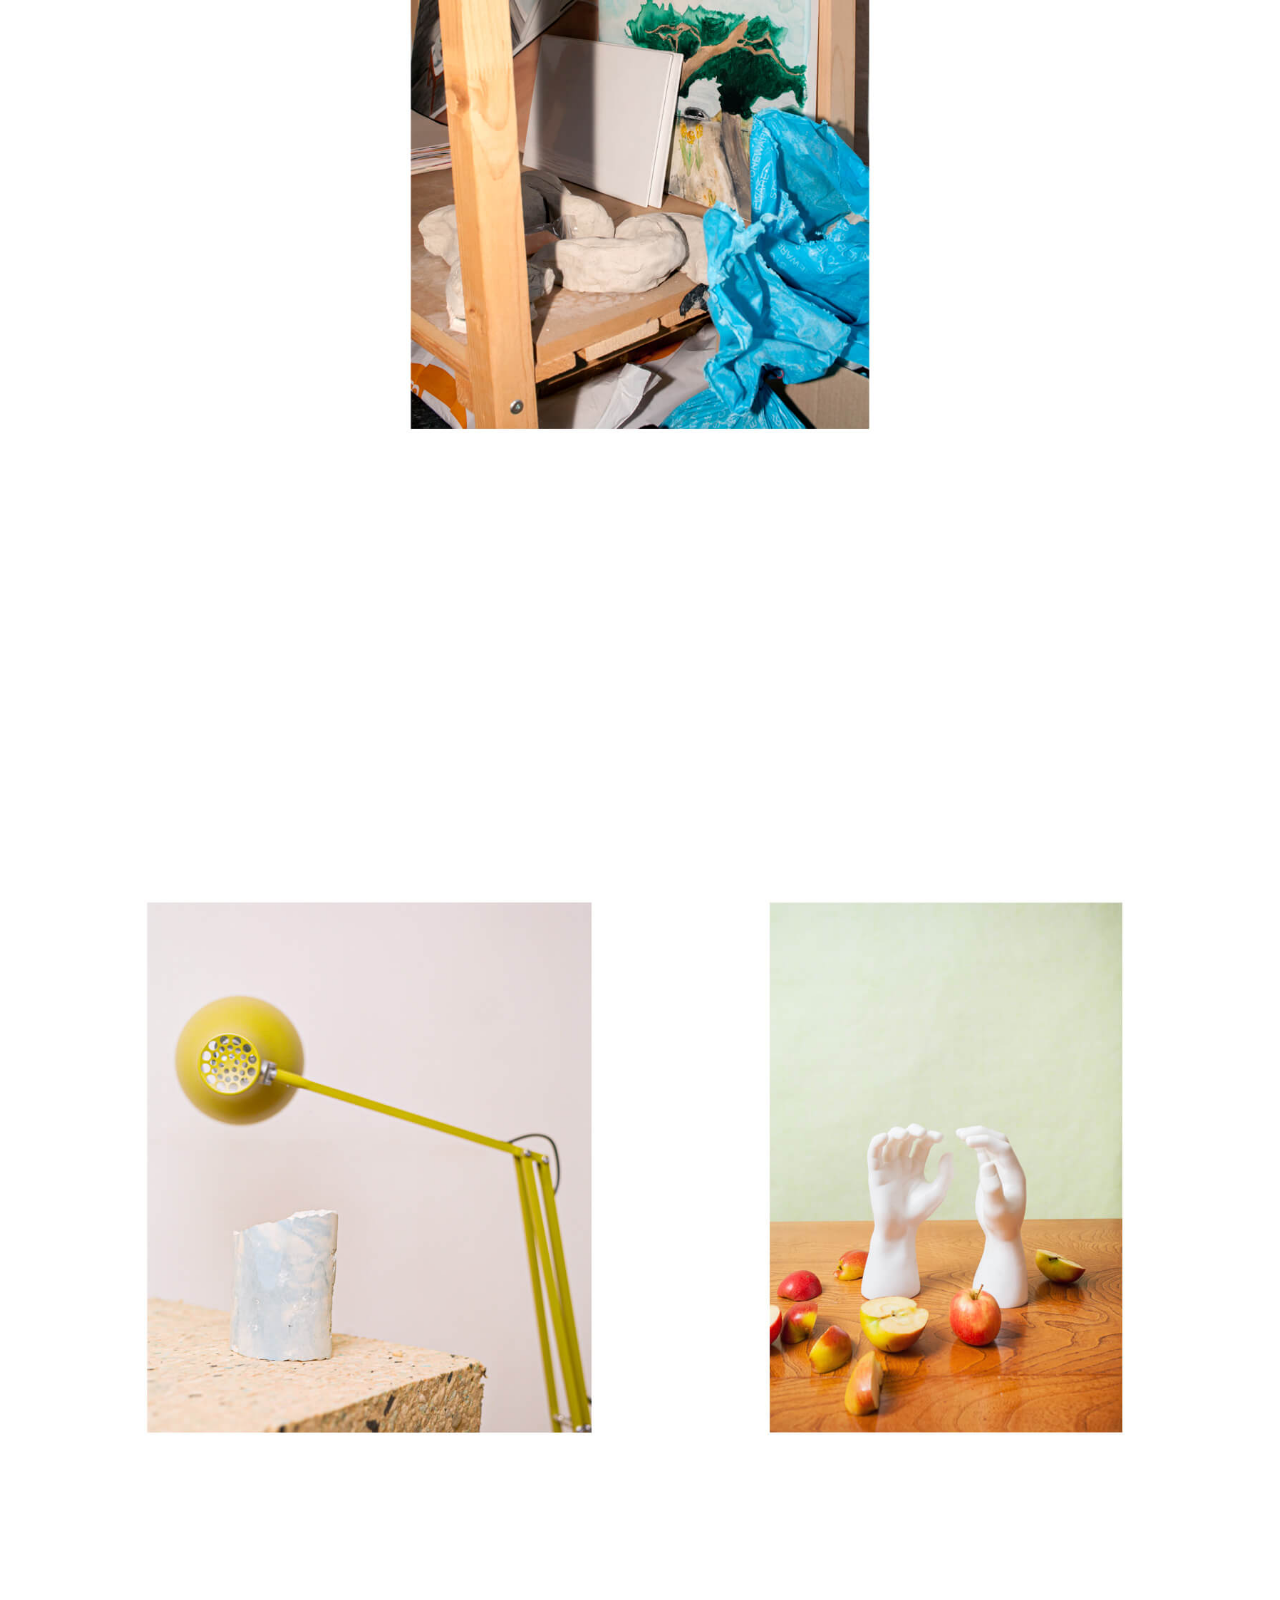
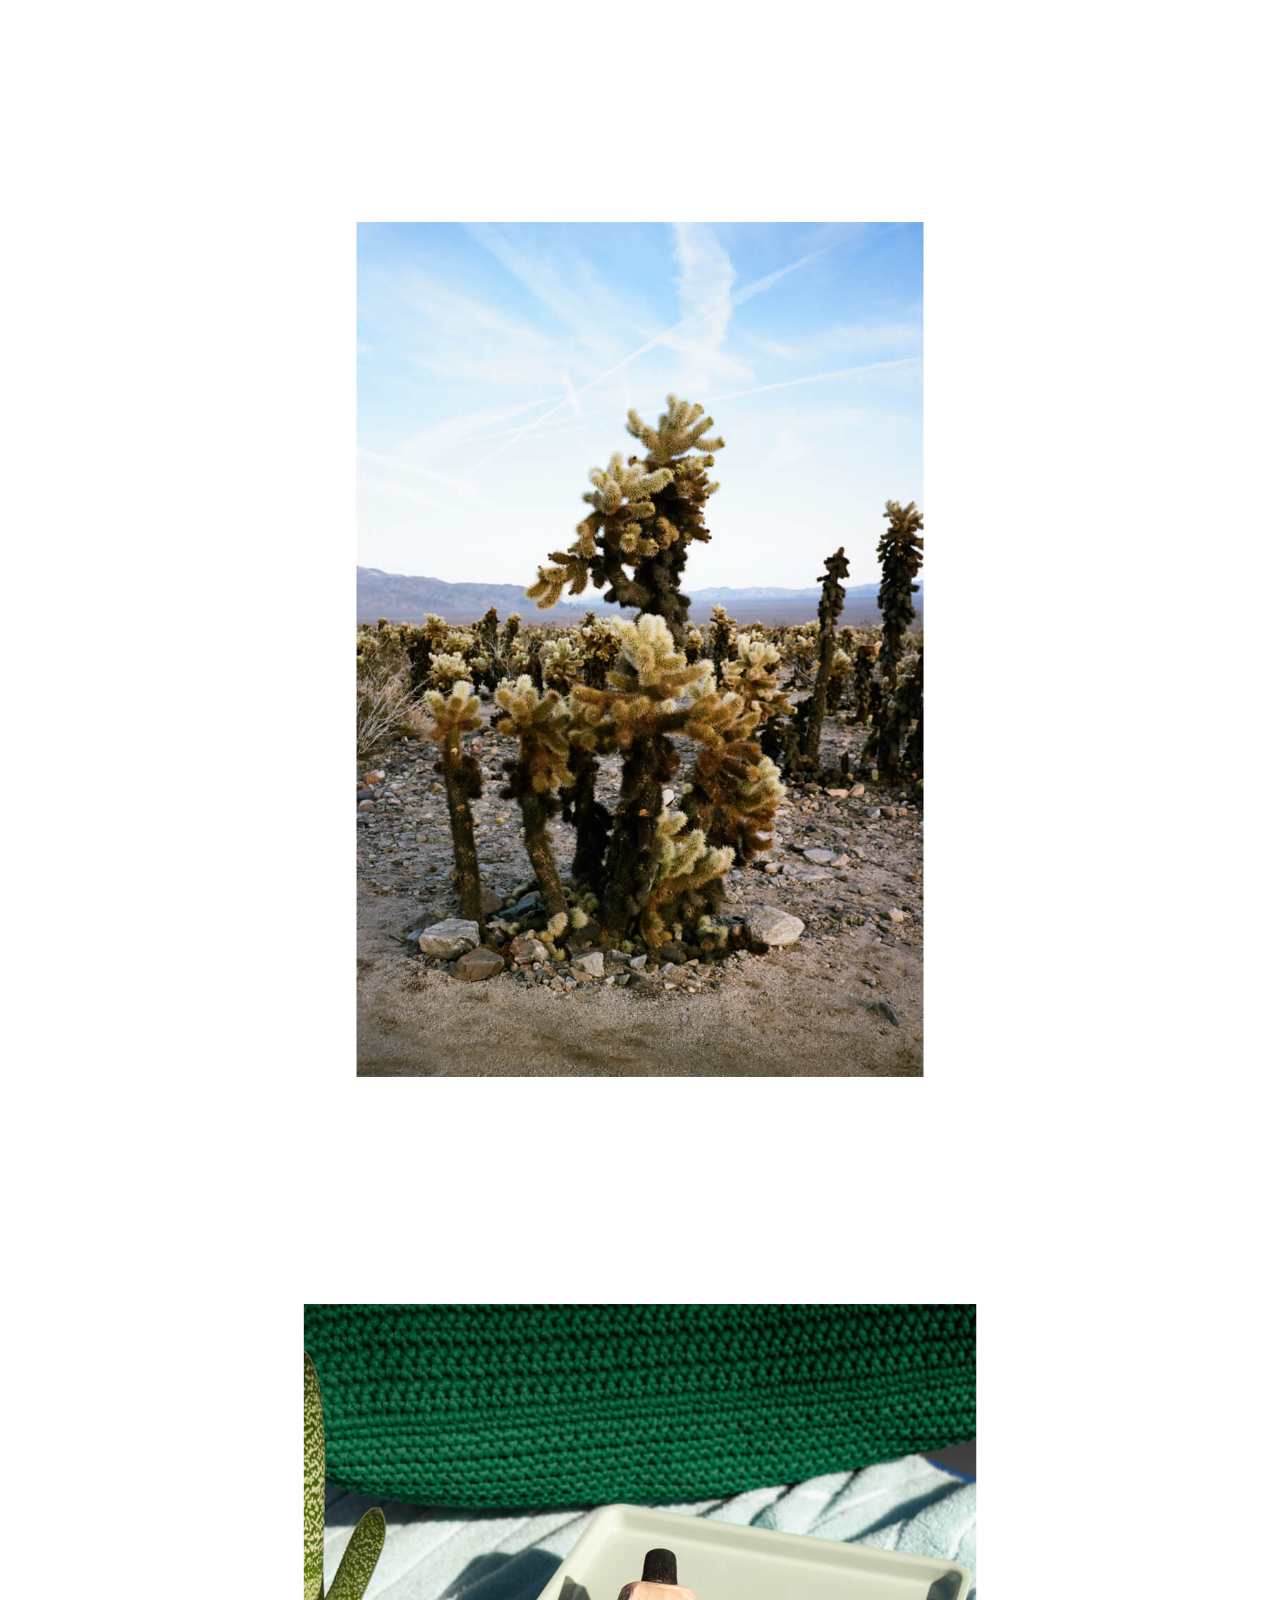
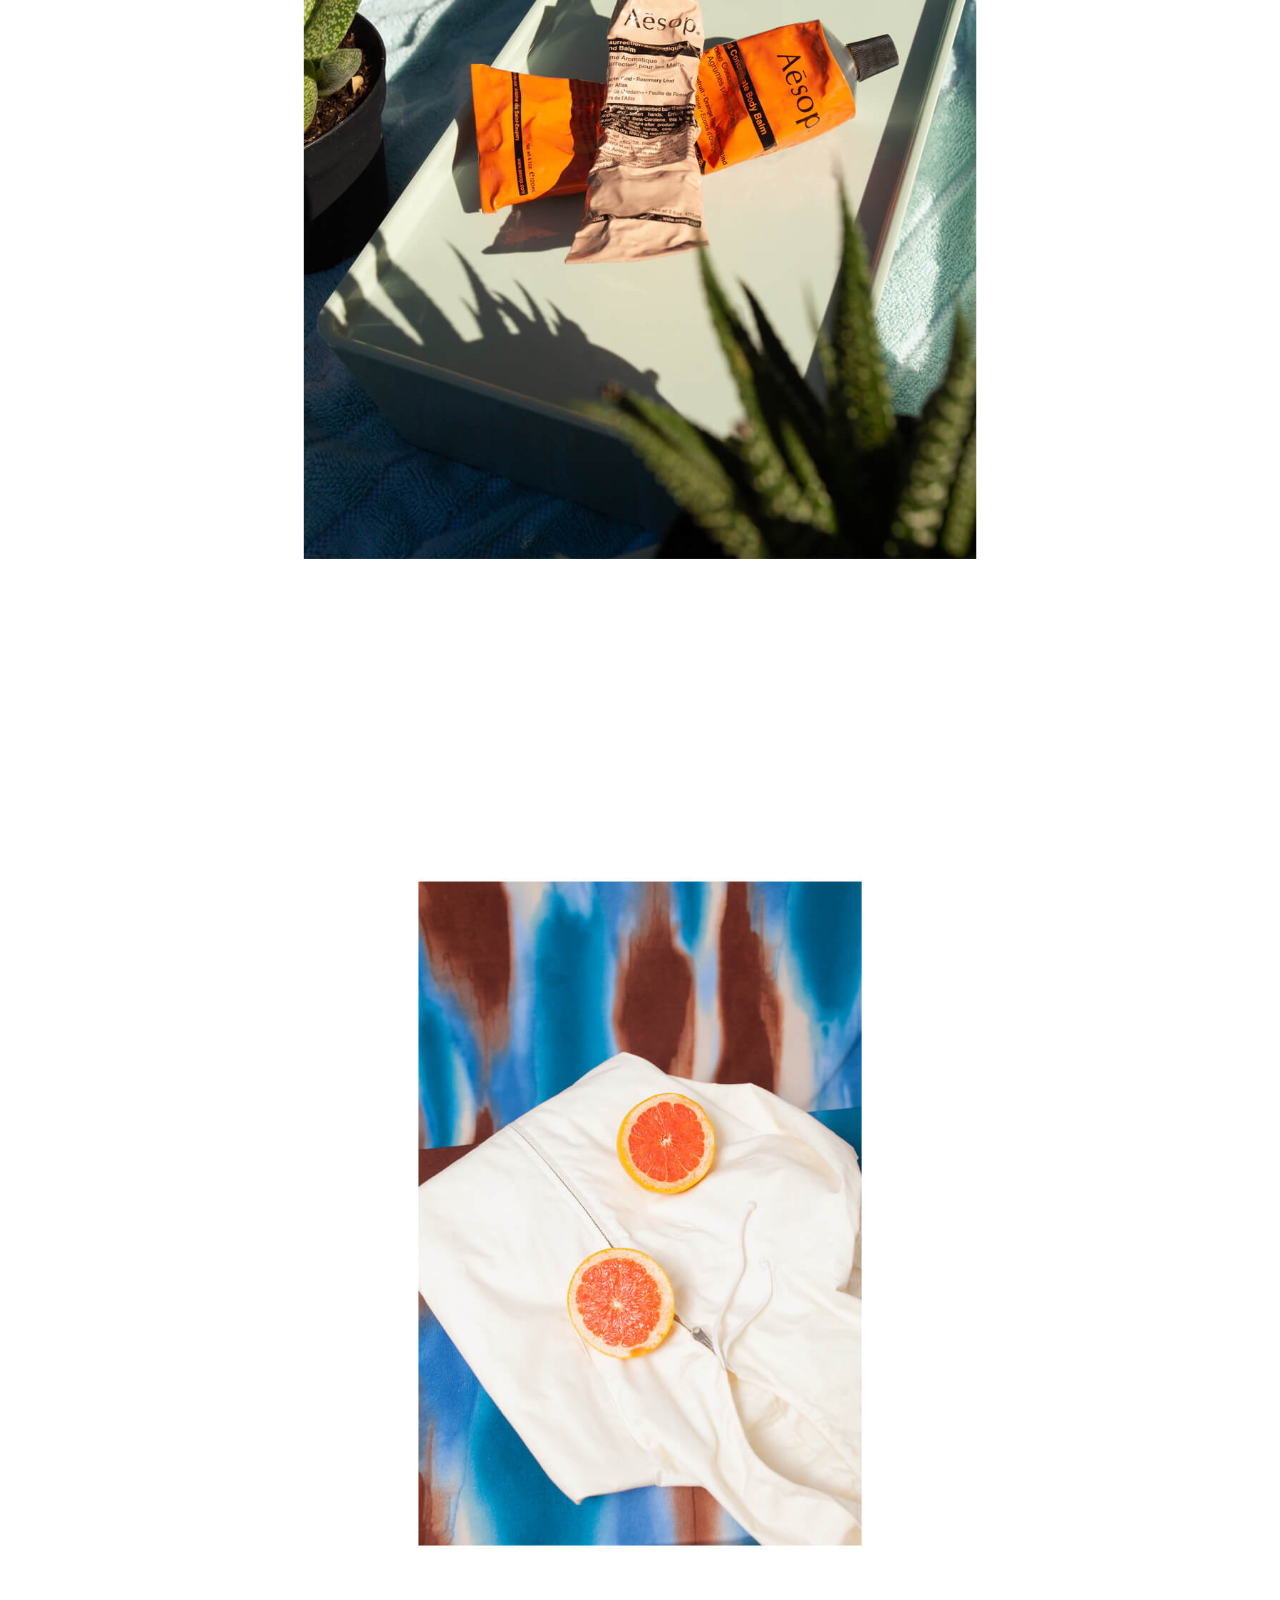
==== commit f776882e: "Update index.html" ====
--- a/index.html
+++ b/index.html
@@ -80,7 +80,7 @@
         <img src="img/work/fetaweb-2.jpg" alt="Photography by Francesca Tamse" class="bump">  </div>
   <div class="image-hover-text">
    
-      <span style="position:relative; bottom:-100%;width:auto;margin:0;padding:0;">
+      <span class="caption-styled">
         This is a sample image</span>
     
   </div>
--- a/css/style.css
+++ b/css/style.css
@@ -1,25 +1,43 @@
-.caption_img {
+.image-hover-text-container 
+{
+  position: relative;
+  display: inline-block;
+  width: auto;
+  height: auto;
+  transition: all 0.2s linear;
+}
+
+.image-hover-image 
+{
+ display: block;
+}
+/* Make the image round */
+.image-hover-image img {
+
+
   
-  .img-text {
-    position: absolute;
-    bottom: -32px;
-    right: 0px;
-    width:100%;
-    color:black;
-    text-align:center;
-    opacity: 0;
-    visibility: hidden;
-    -webkit-transition: visibility 0s, opacity 0.5s linear;
-    transition: visibility 0s, opacity 0.5s linear;
-  }
-  &:hover {
-    .img-text {
-      visibility: visible;
-      opacity: 1;
-     
-    }
-  }
-}
+}
+
+
+
+.image-hover-text 
+{
+  position: absolute;
+  top: 0; 
+  width: 100%;  
+  height: 100%;
+  opacity: 0;
+  cursor: default;
+  transition: opacity 0.2s linear;
+ text-align:center;
+}
+.image-hover-text:hover 
+{
+  opacity: 1;
+}
+
+
+
 
 .mob-br {
   display: none;
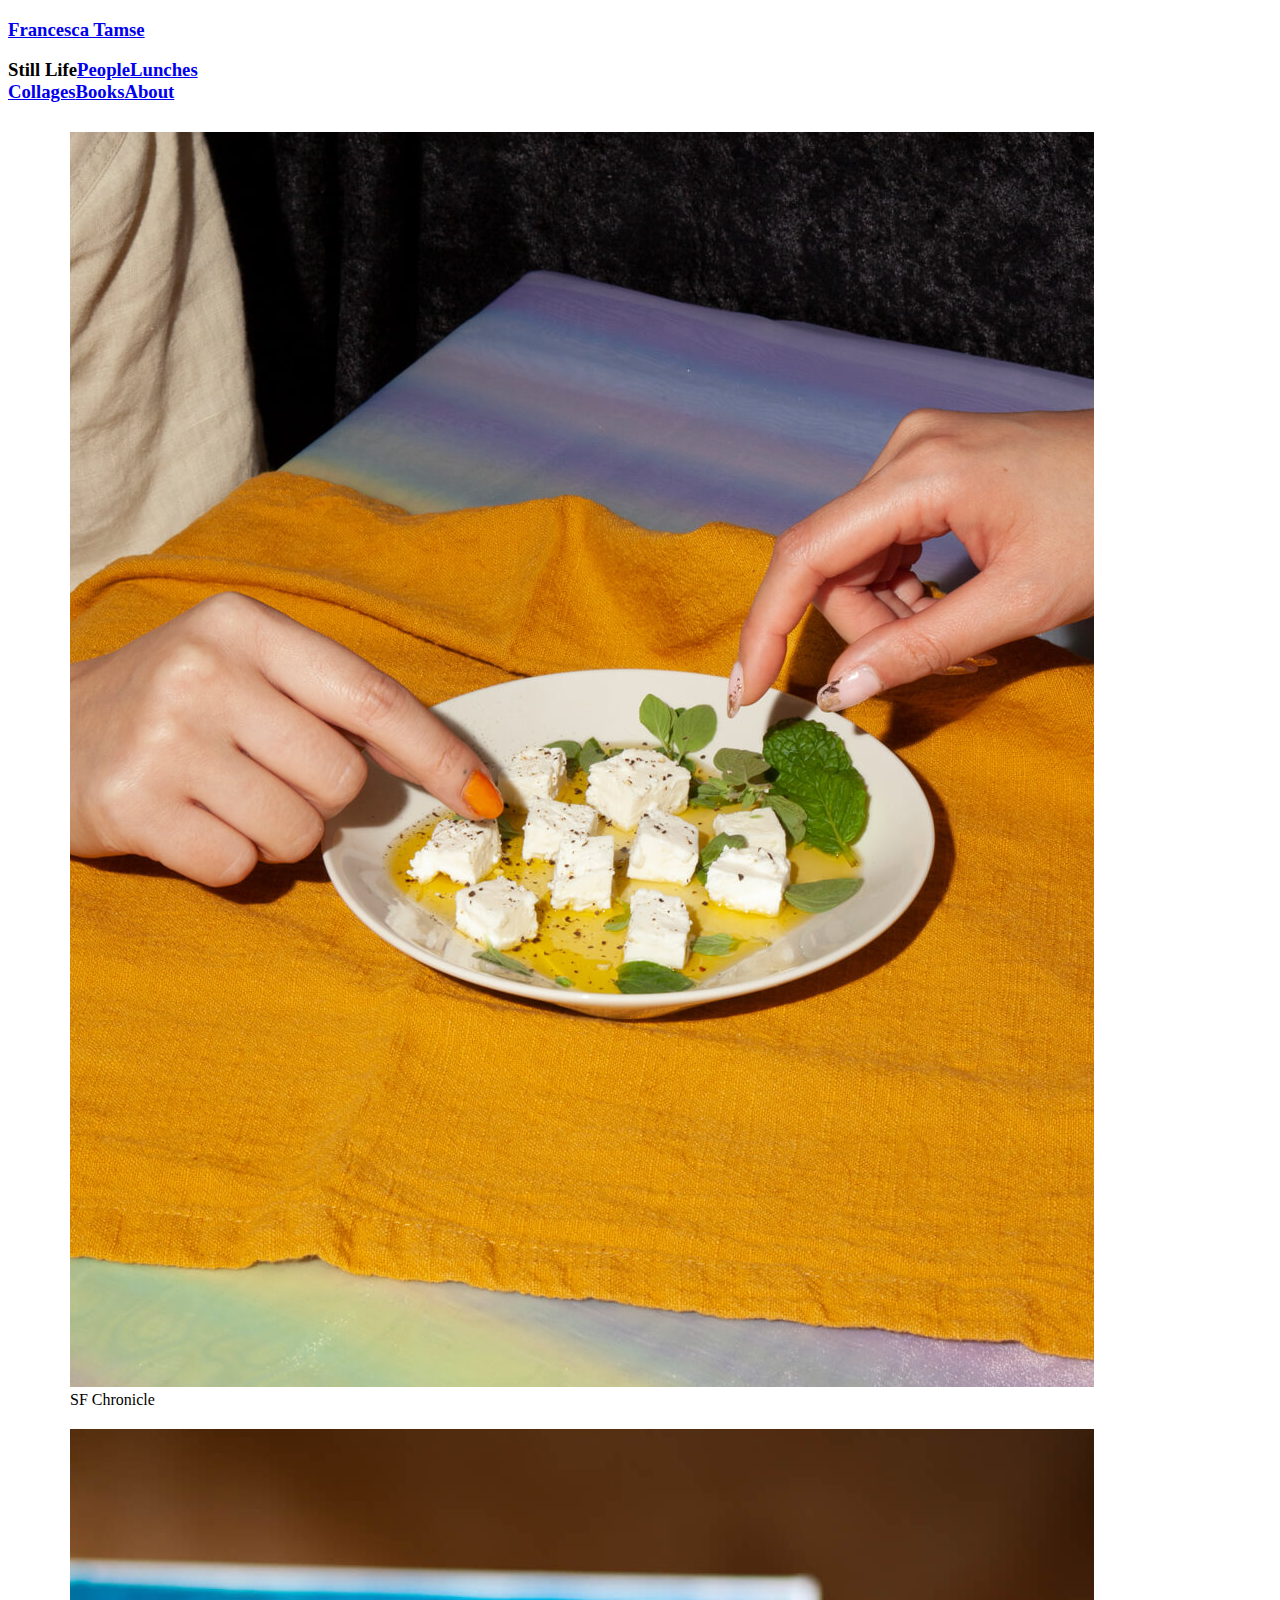
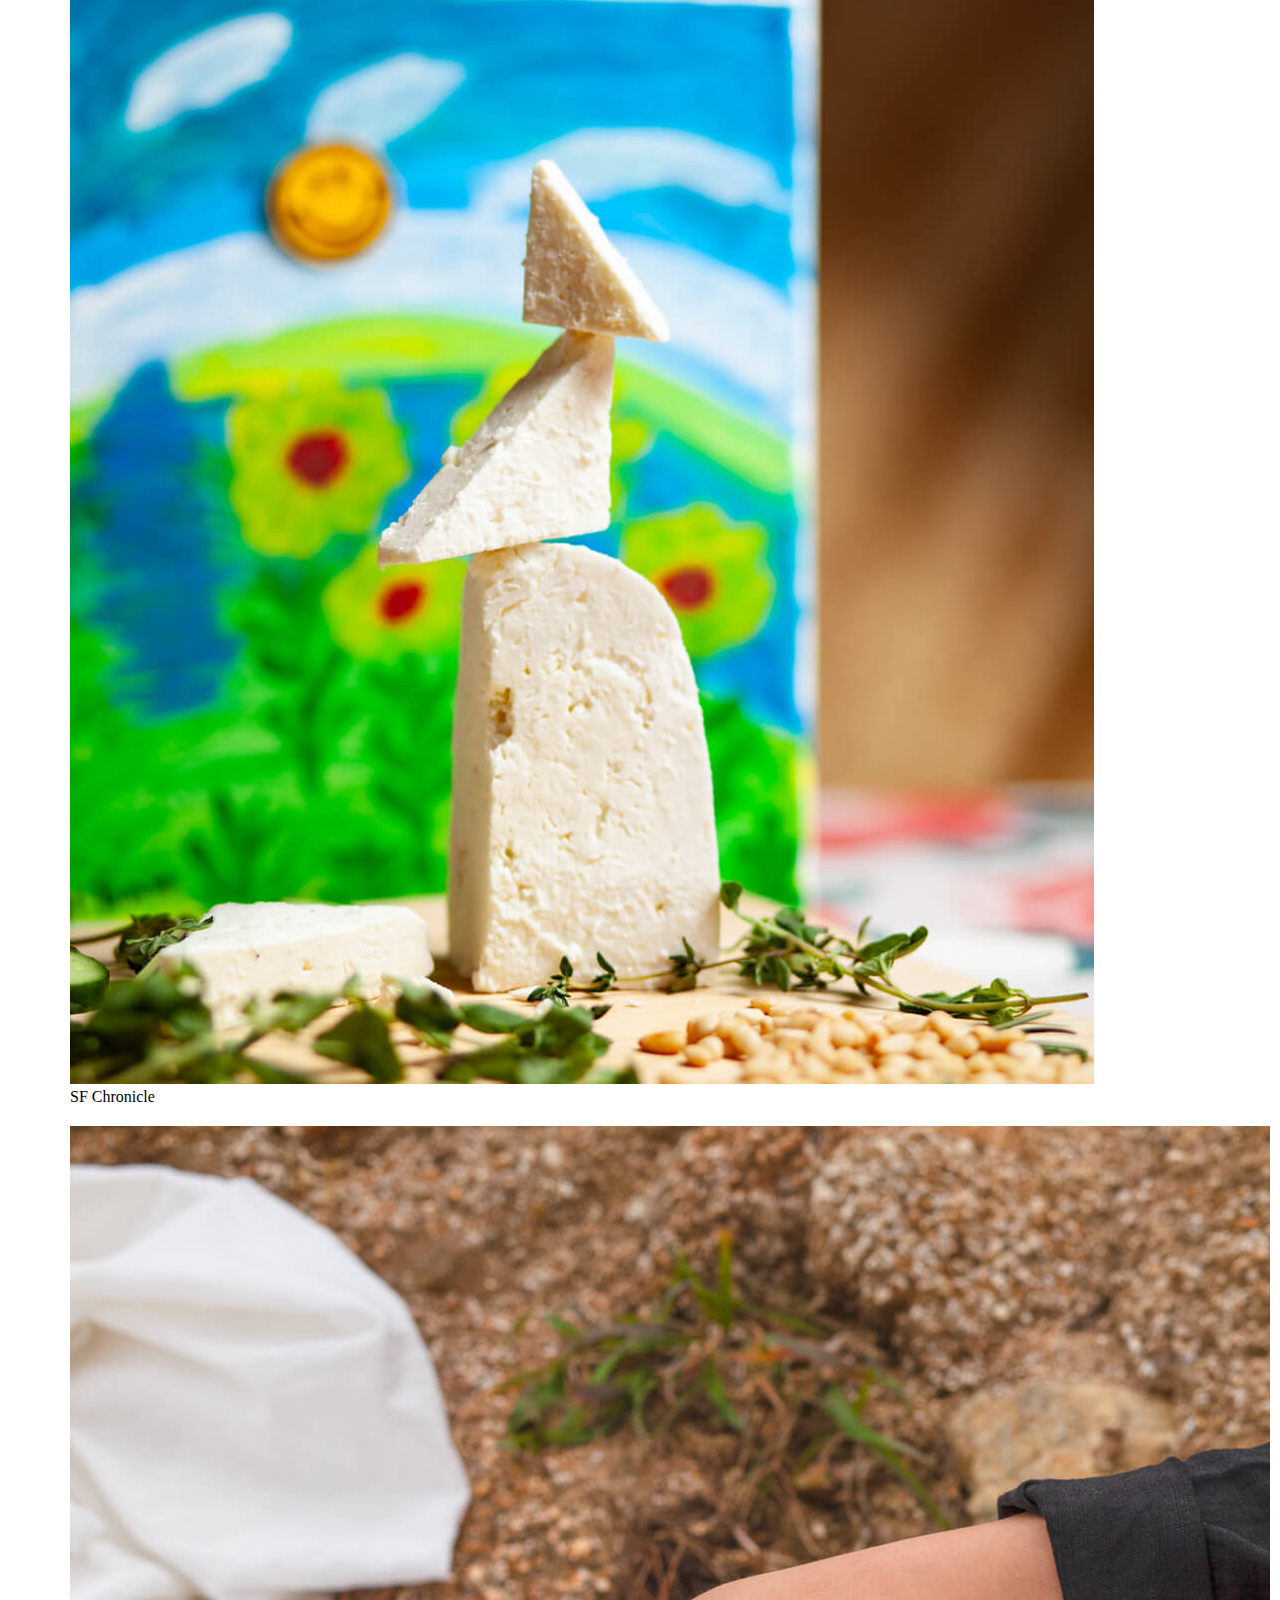
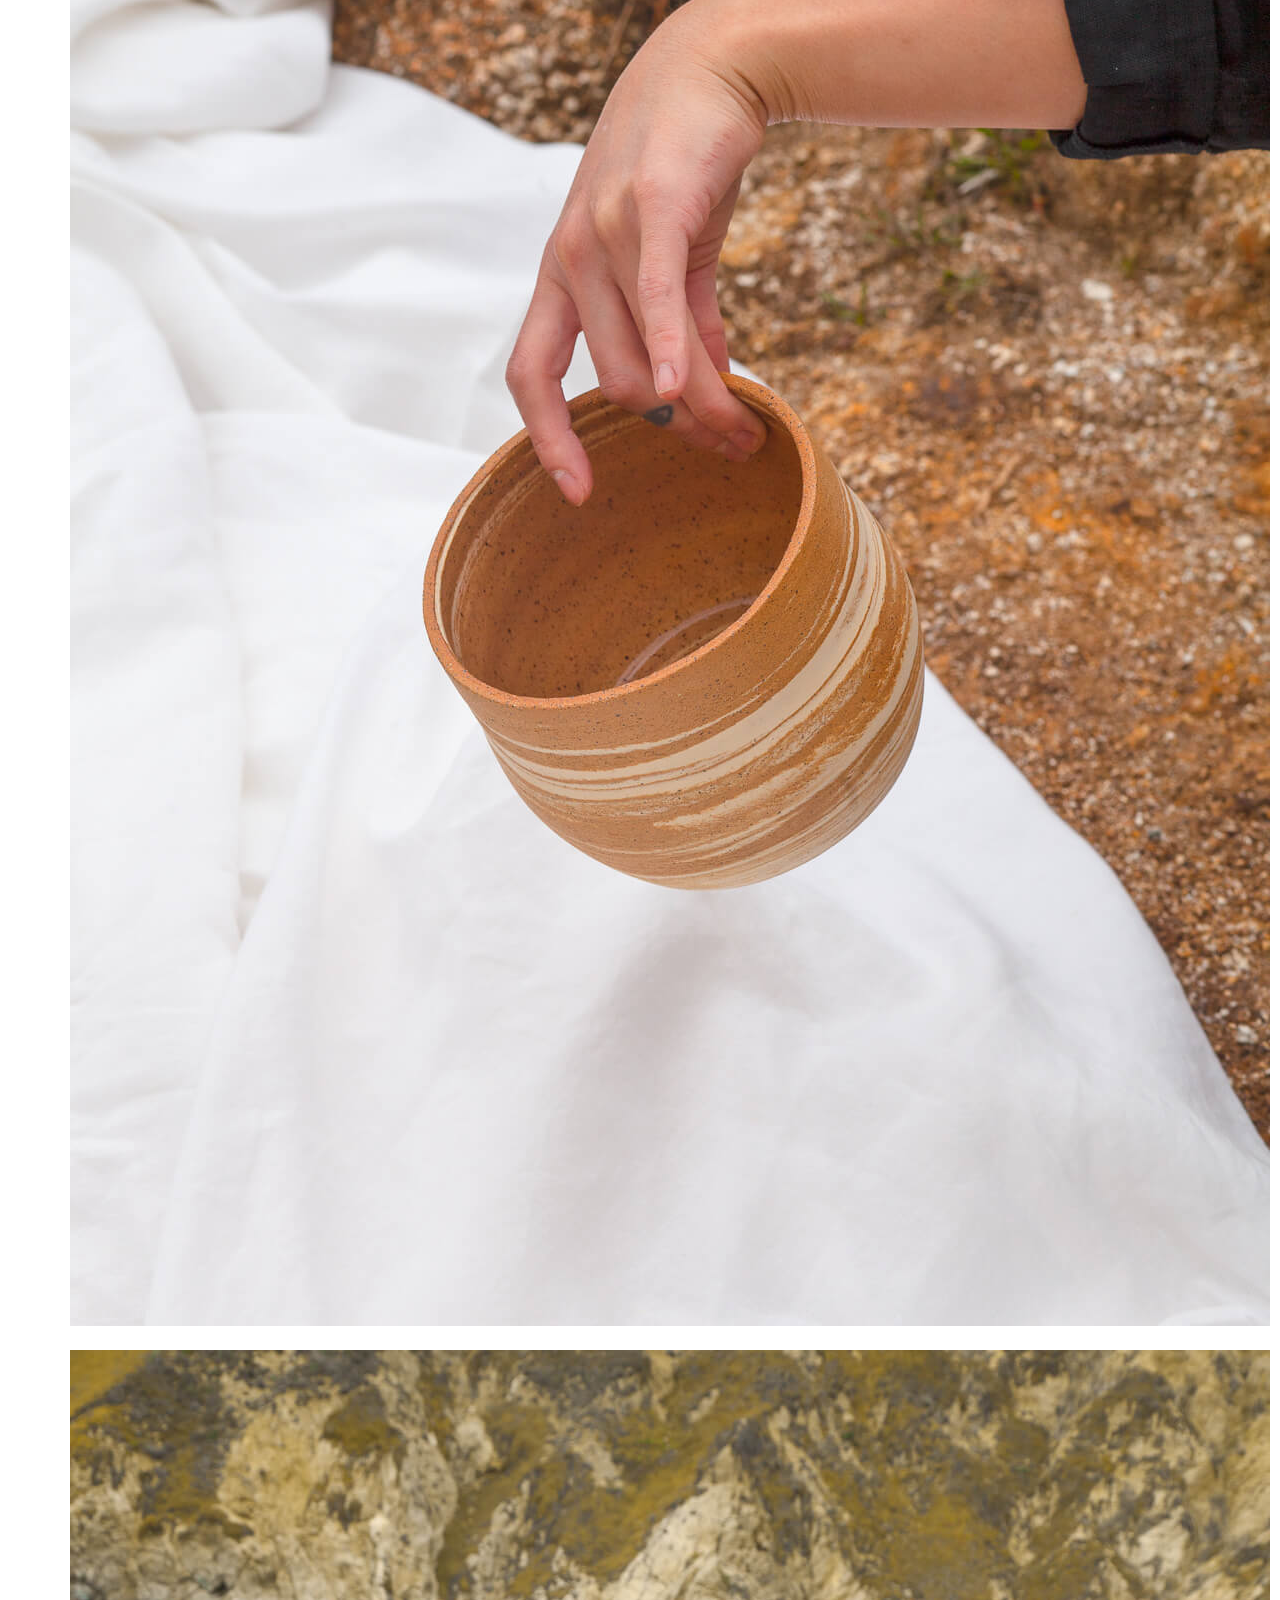
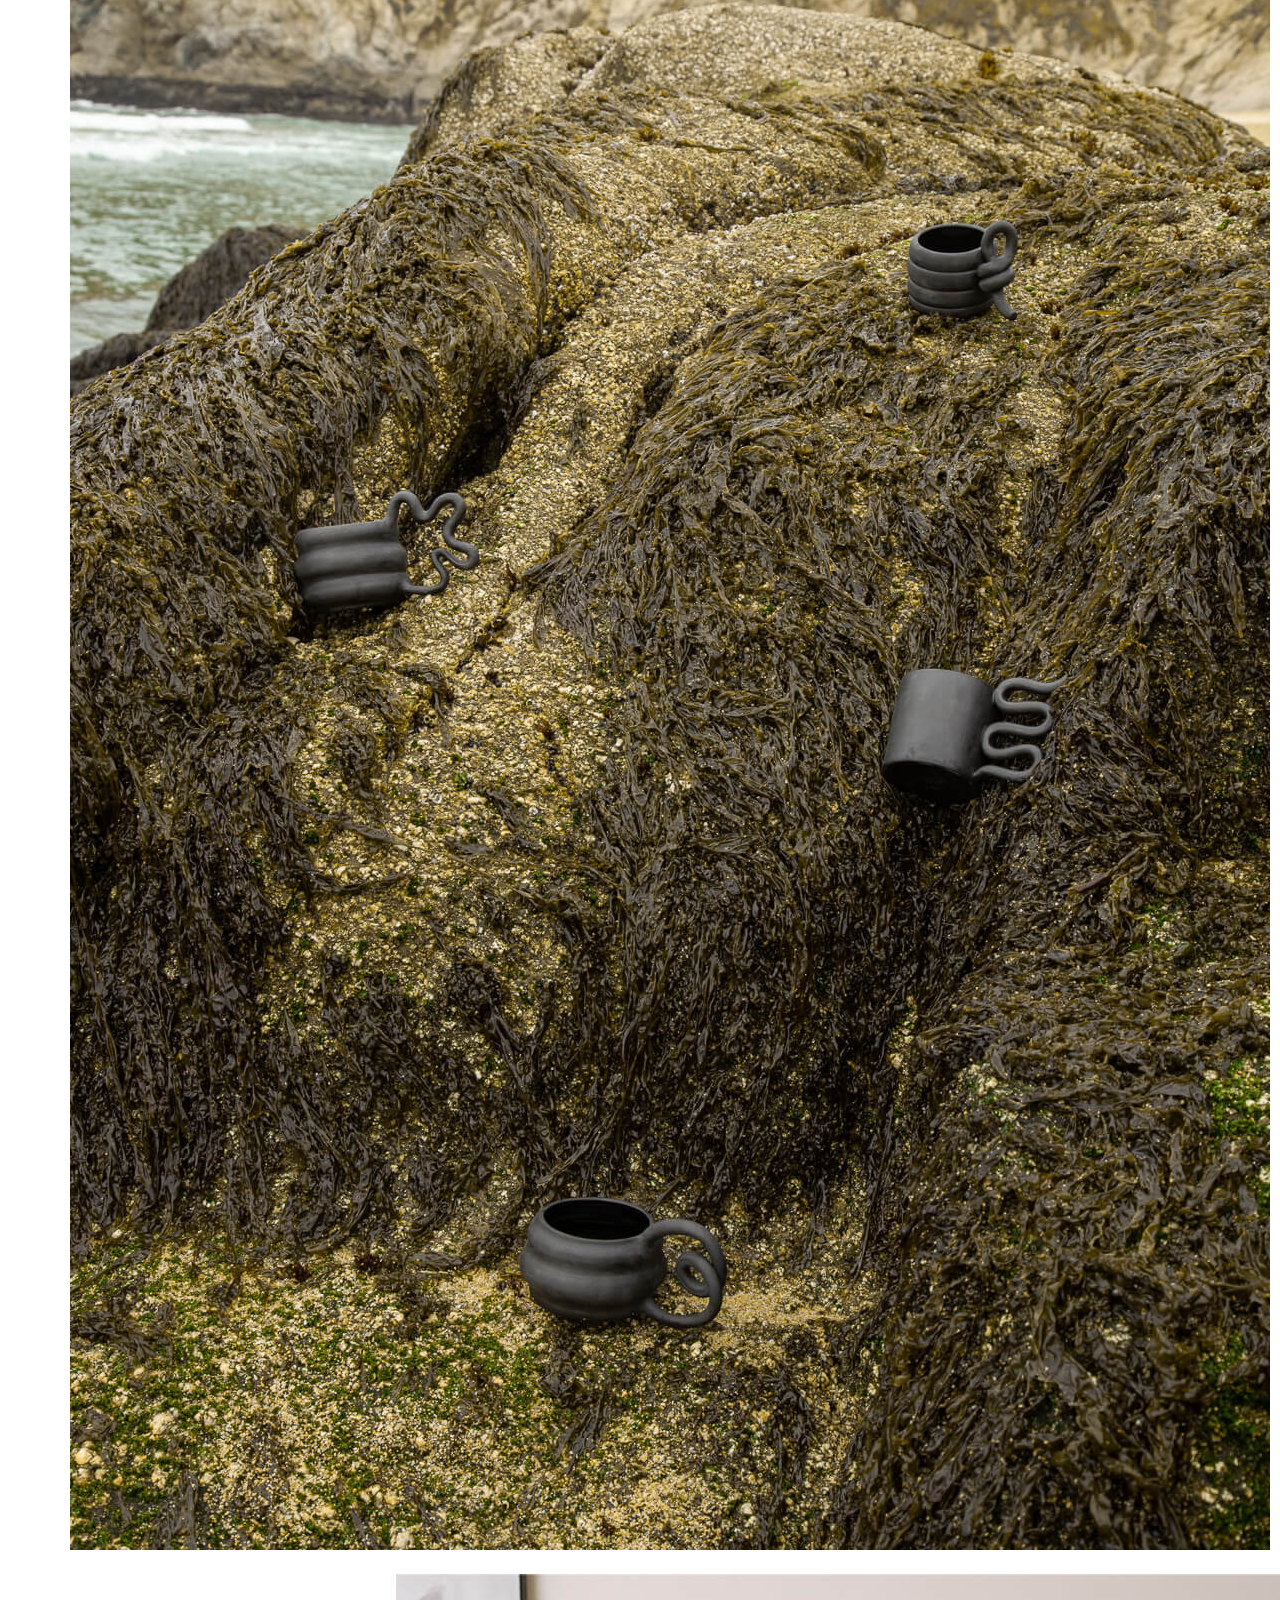
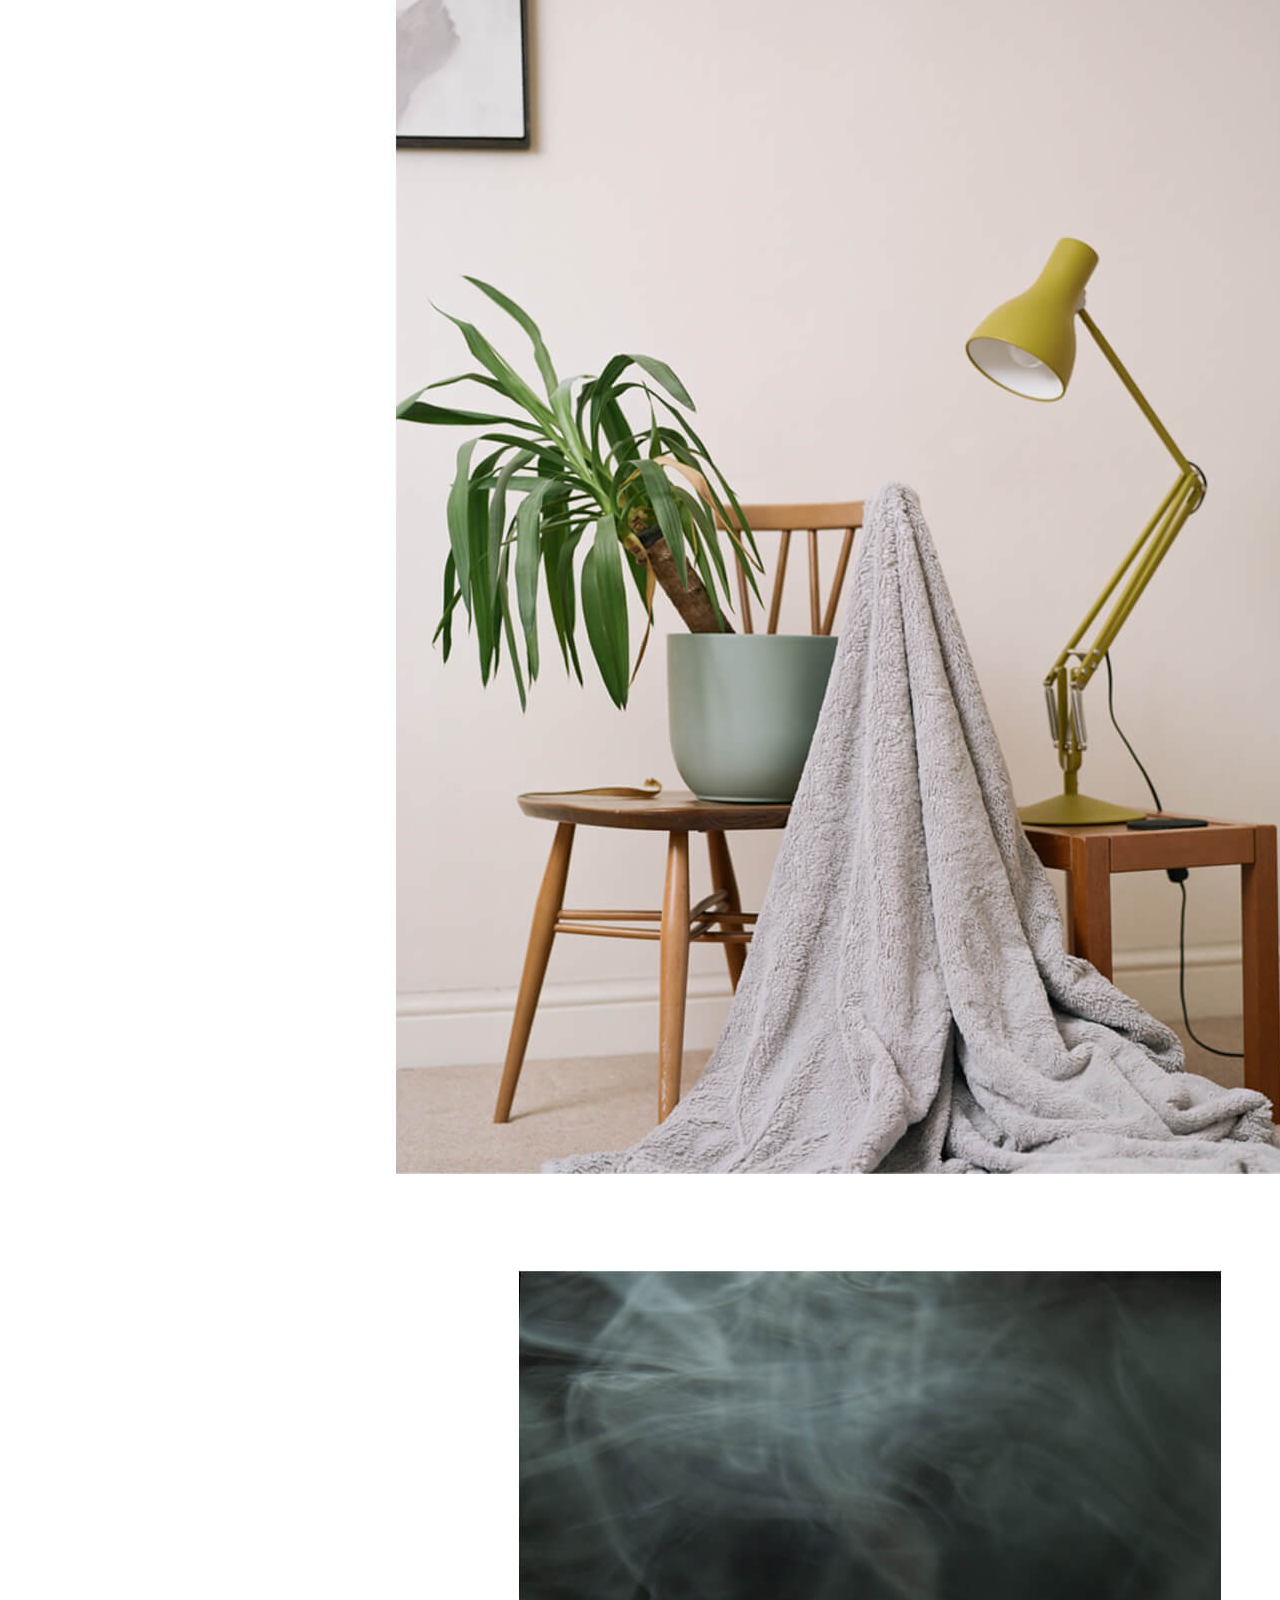
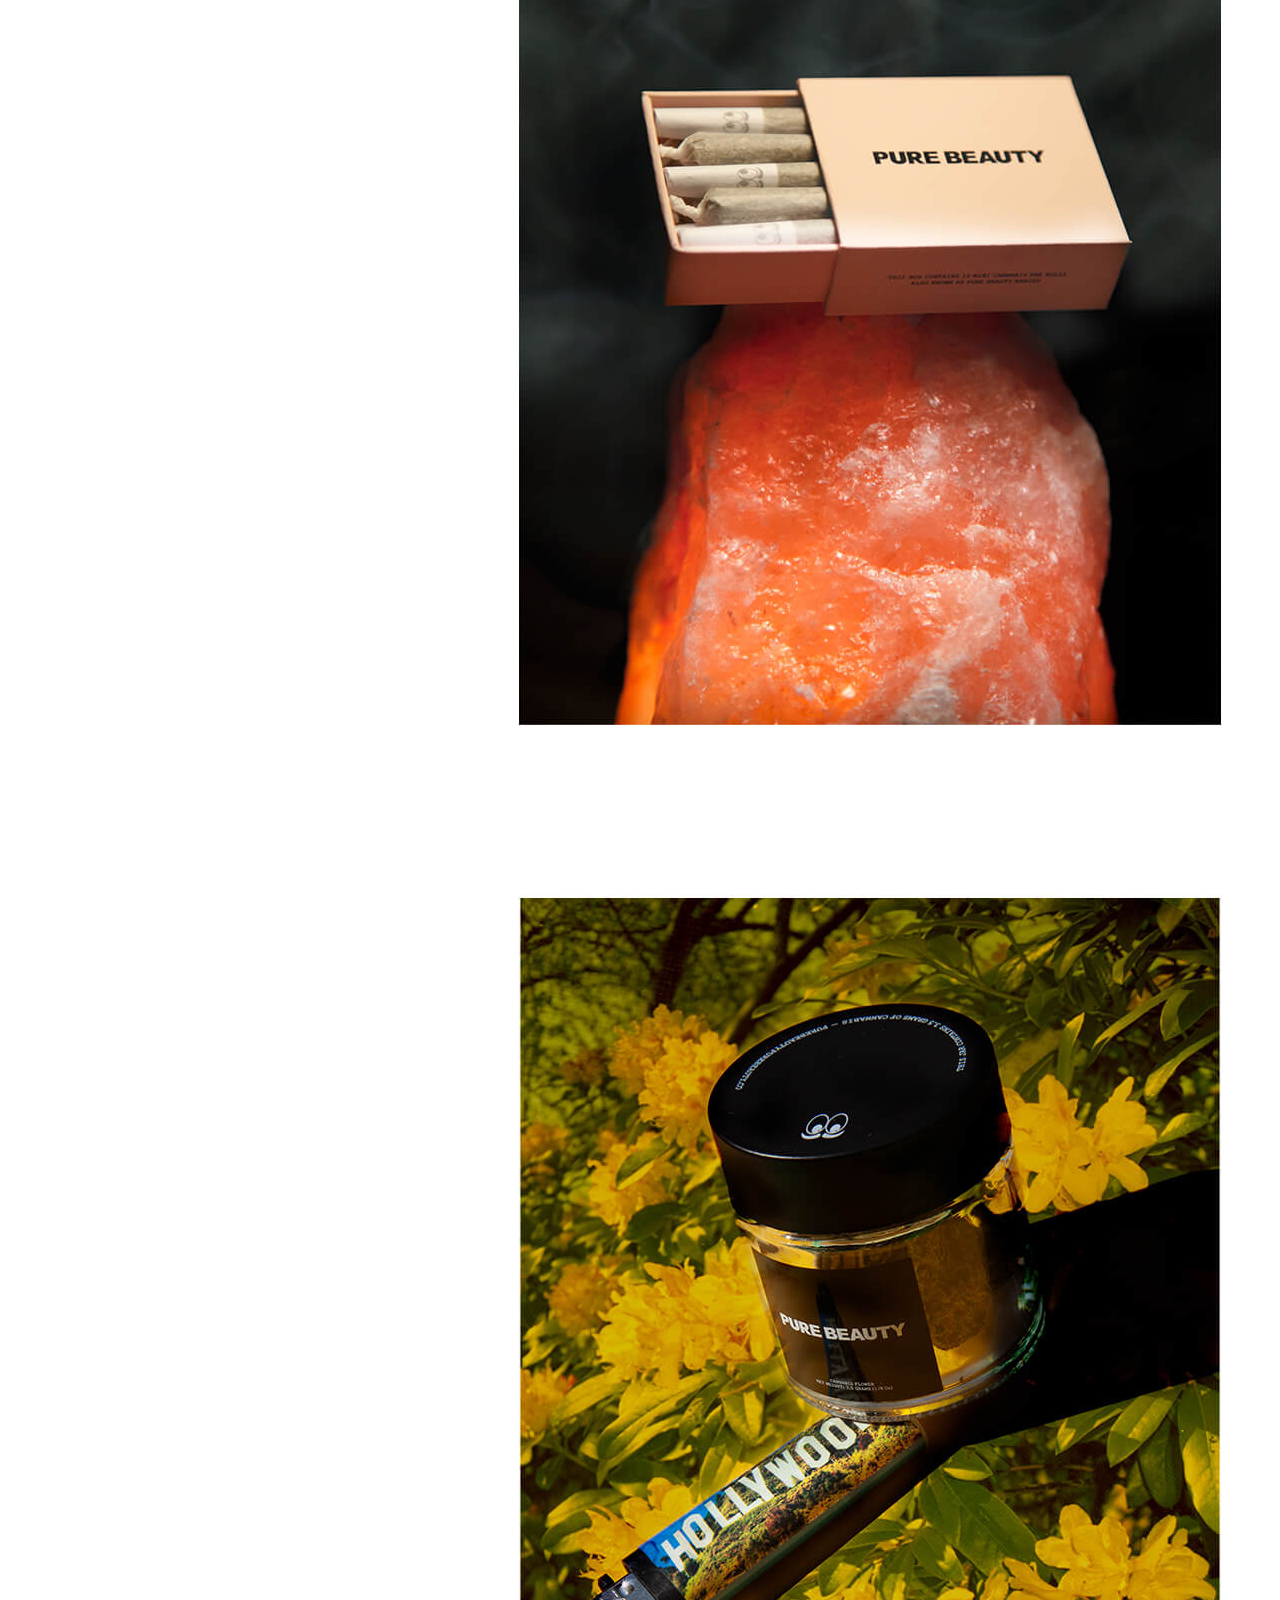
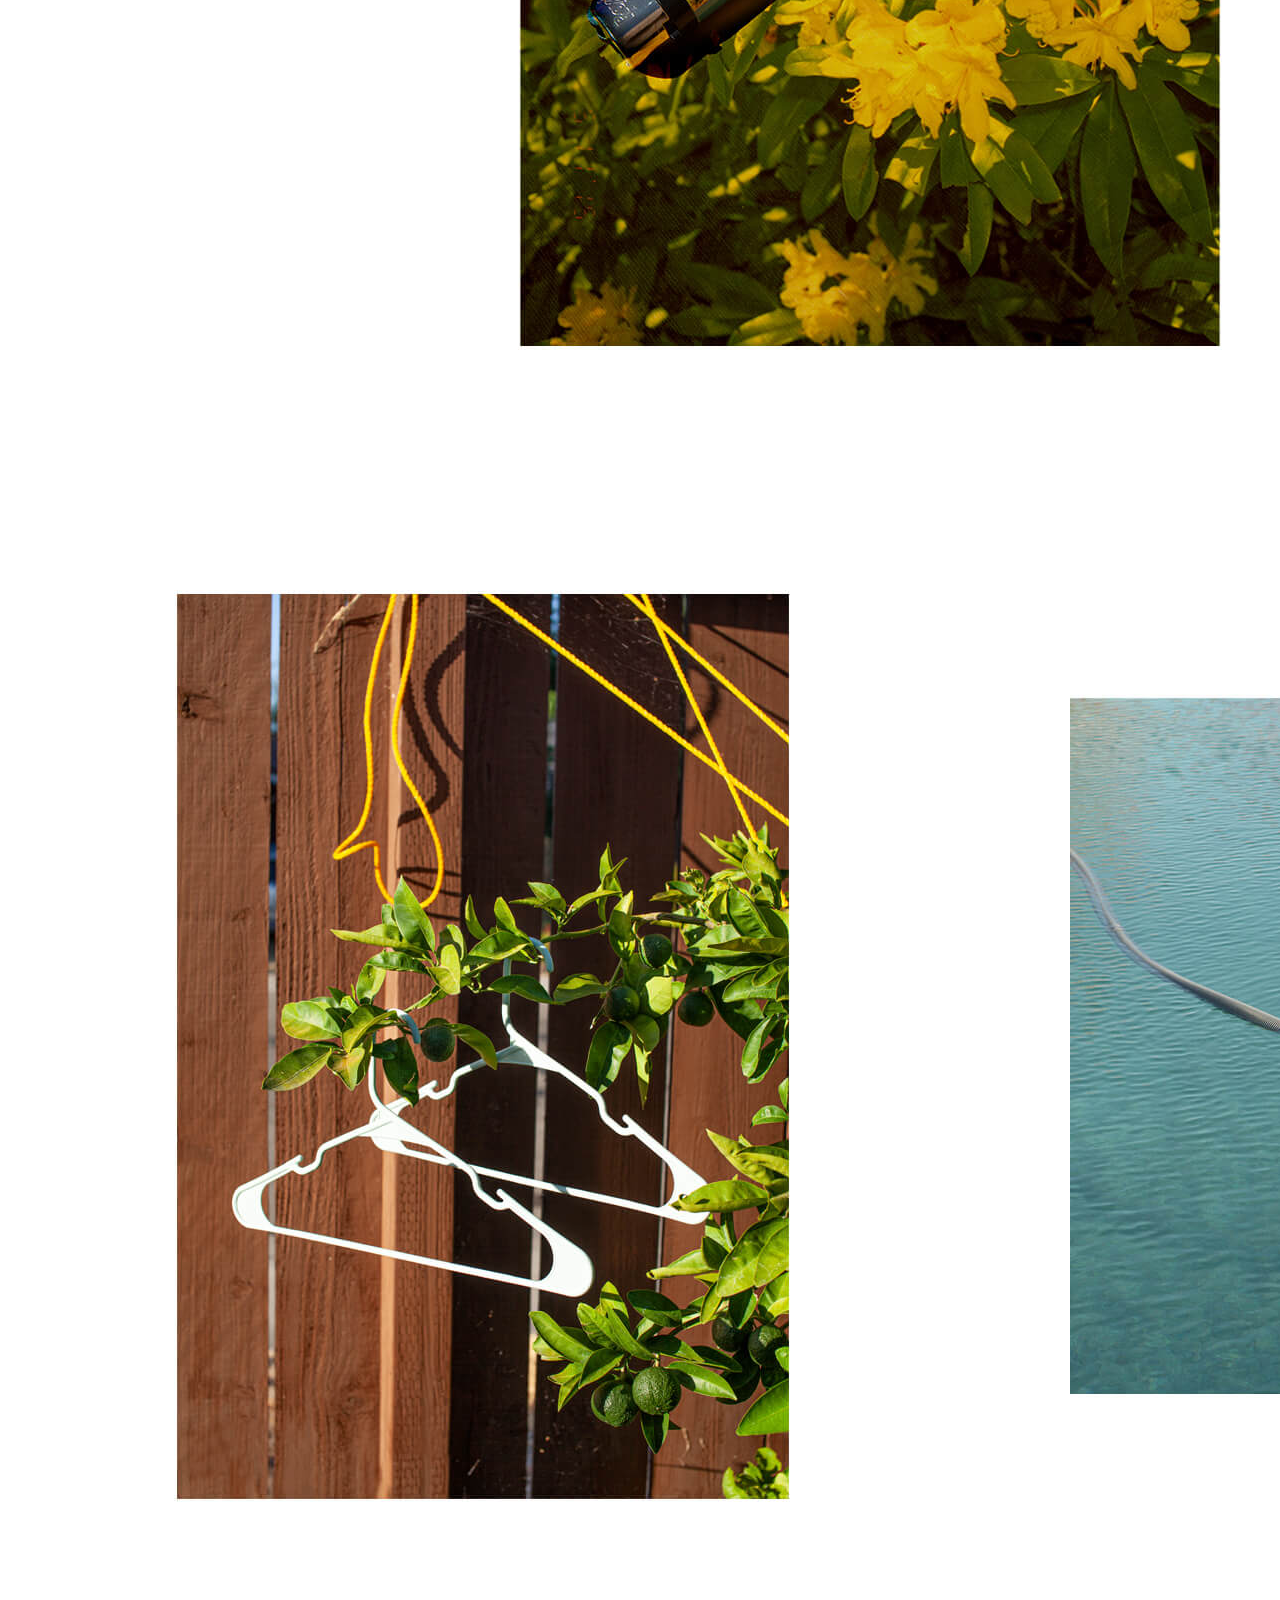
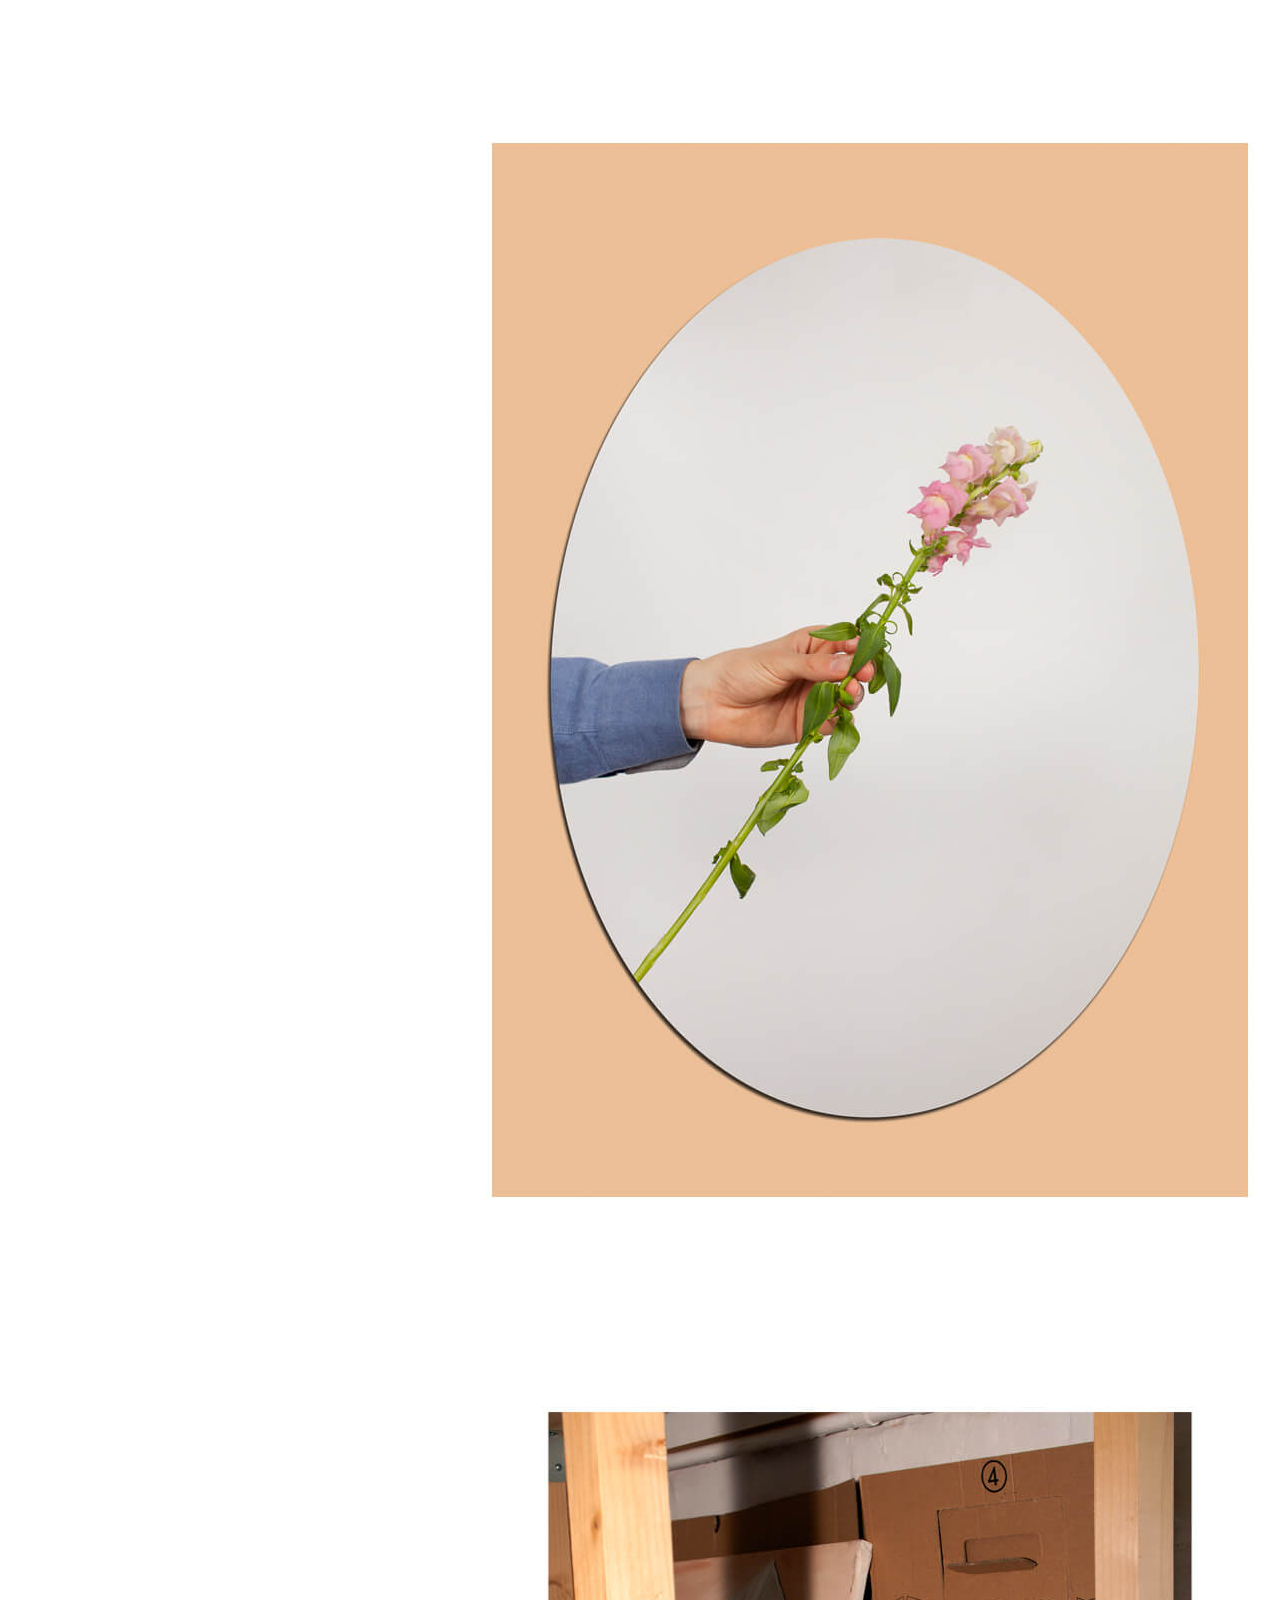
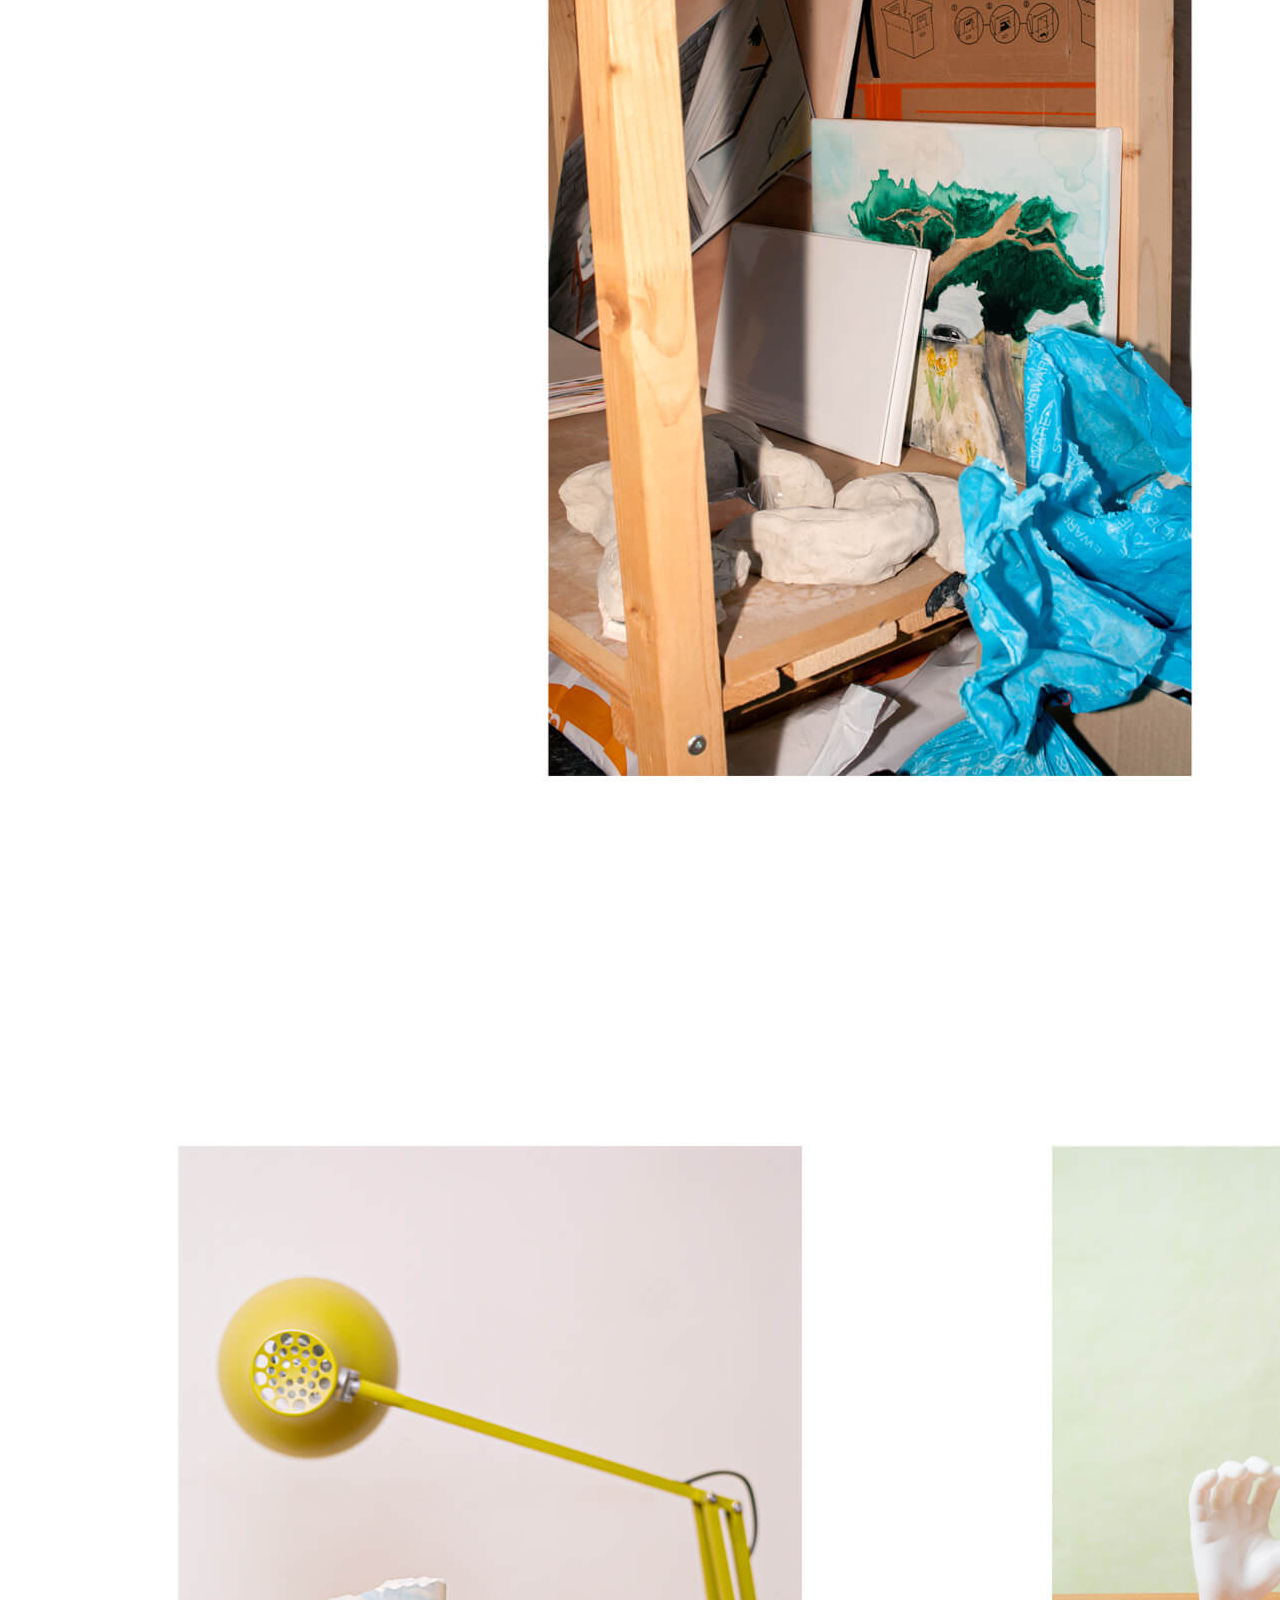
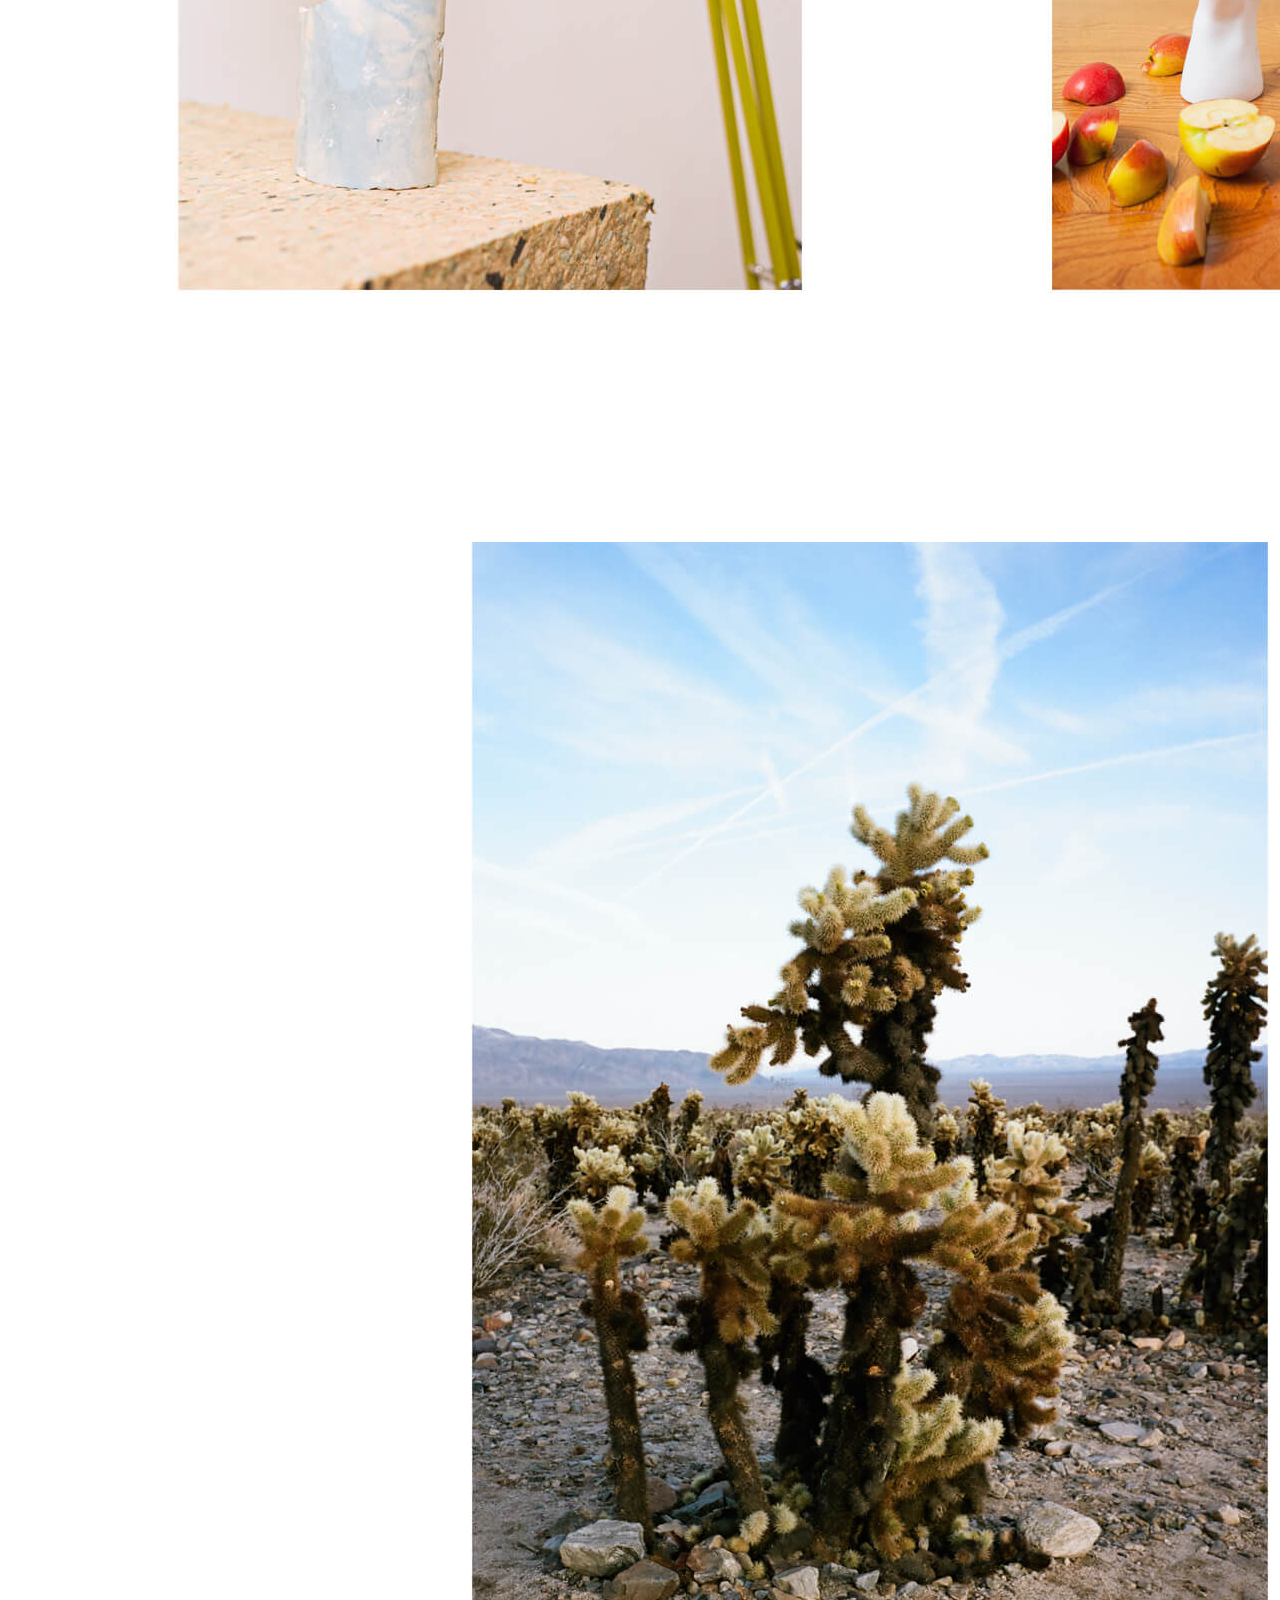
==== commit 3505c707: "Update index.html" ====
--- a/index.html
+++ b/index.html
@@ -81,7 +81,7 @@
   <div class="image-hover-text">
    
       <span class="caption-styled">
-        This is a sample image</span>
+        SF Chronicle</span>
     
   </div>
 </div>
@@ -90,12 +90,23 @@
       </div>
     </div>
     
-              <div class="grid">
-      <div class="unit whole"><div class="narrow-img">
-        <img src="img/work/fetaweb.jpg" alt="Photography by Francesca Tamse" class="bump"></div>
-      </div>
-    </div>
-    
+                      <div class="grid">
+      <div class="unit whole"><div class="narrow-img"><div class="image-hover-text-container"><div class="image-hover-image">
+        <img src="img/work/fetaweb.jpg" alt="Photography by Francesca Tamse" class="bump">  </div>
+  <div class="image-hover-text">
+   
+      <span class="caption-styled">
+        SF Chronicle</span>
+    
+  </div>
+</div>
+
+        </div>
+      </div>
+    </div>
+    
+    
+       
                     <div class="grid">
       <div class="unit whole"><div class="narrow-img">
         <img src="img/work/sl-2021-1.jpg" alt="Photography by Francesca Tamse" class="bump"></div>
--- a/css/style.css
+++ b/css/style.css
@@ -1,3 +1,6 @@
+.caption-styled {position:relative; bottom:-85%;width:auto;margin:0;padding:0;
+
+
 .image-hover-text-container 
 {
   position: relative;
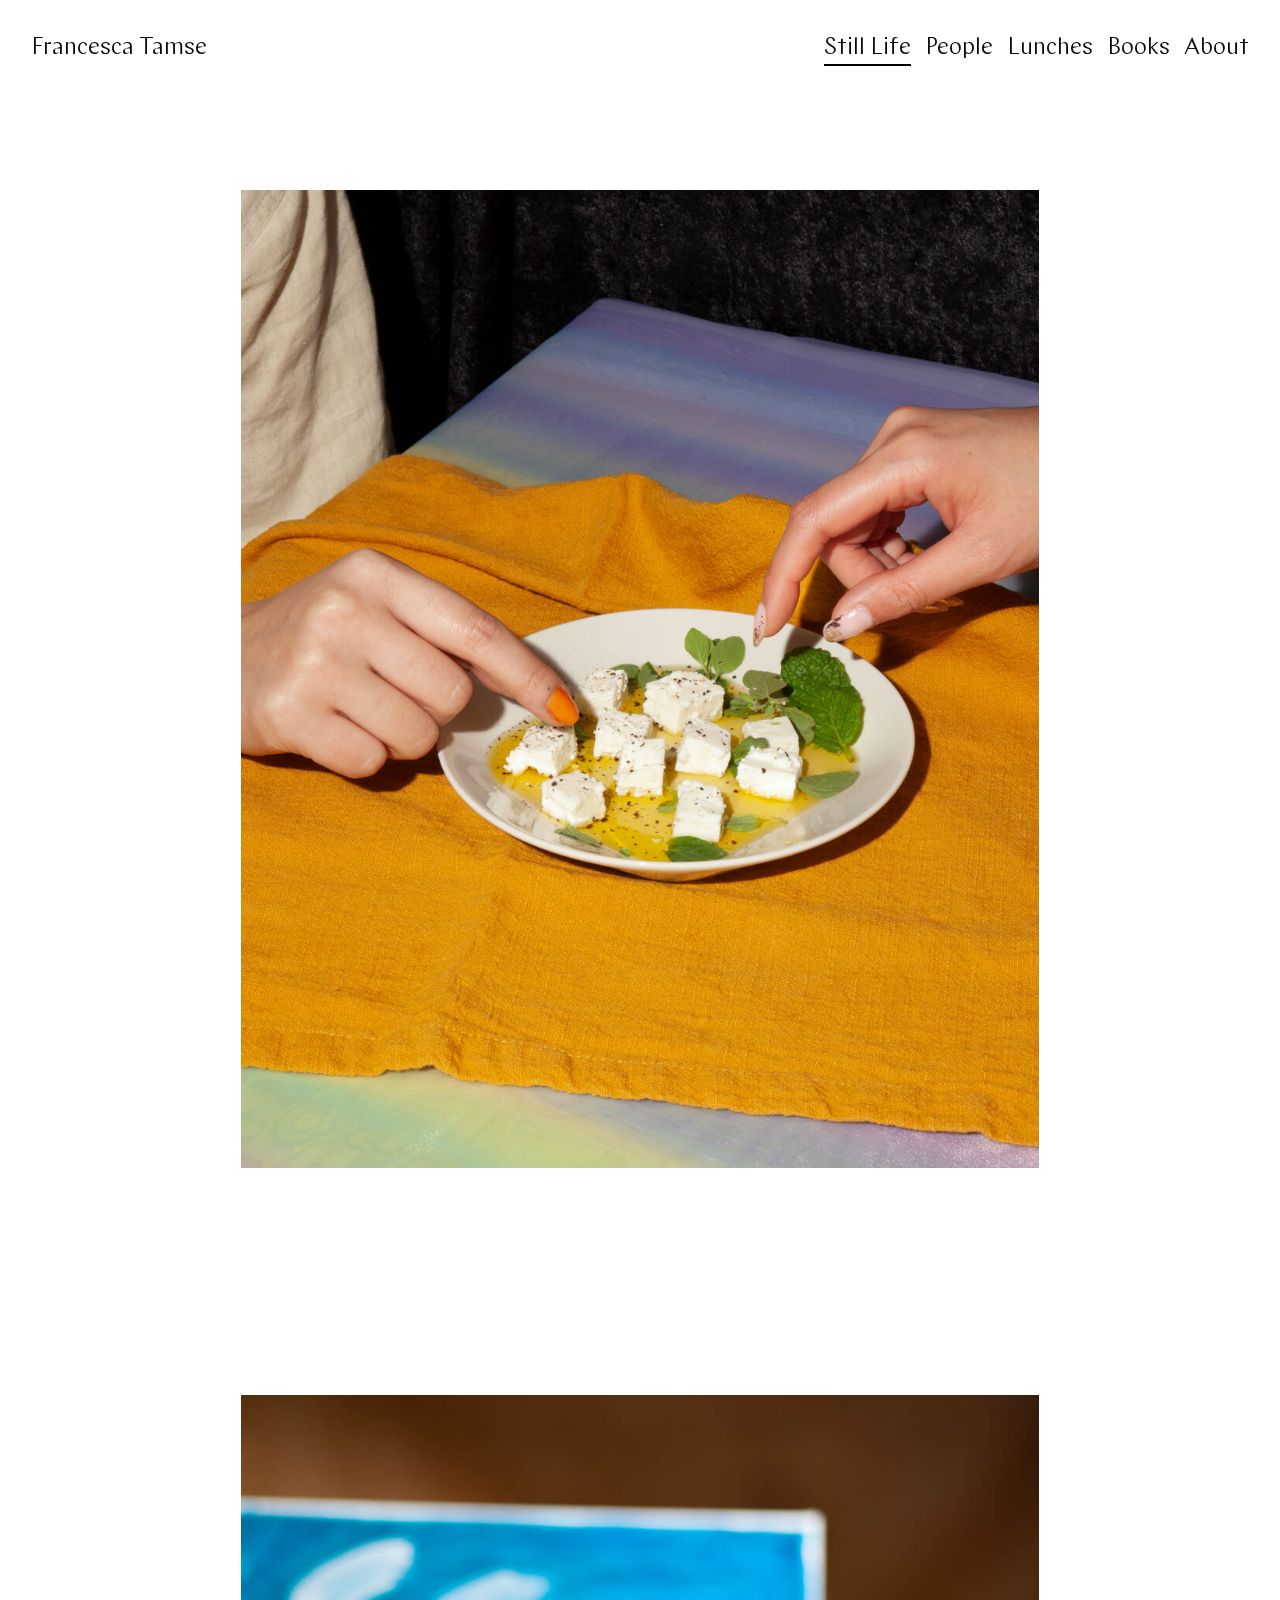
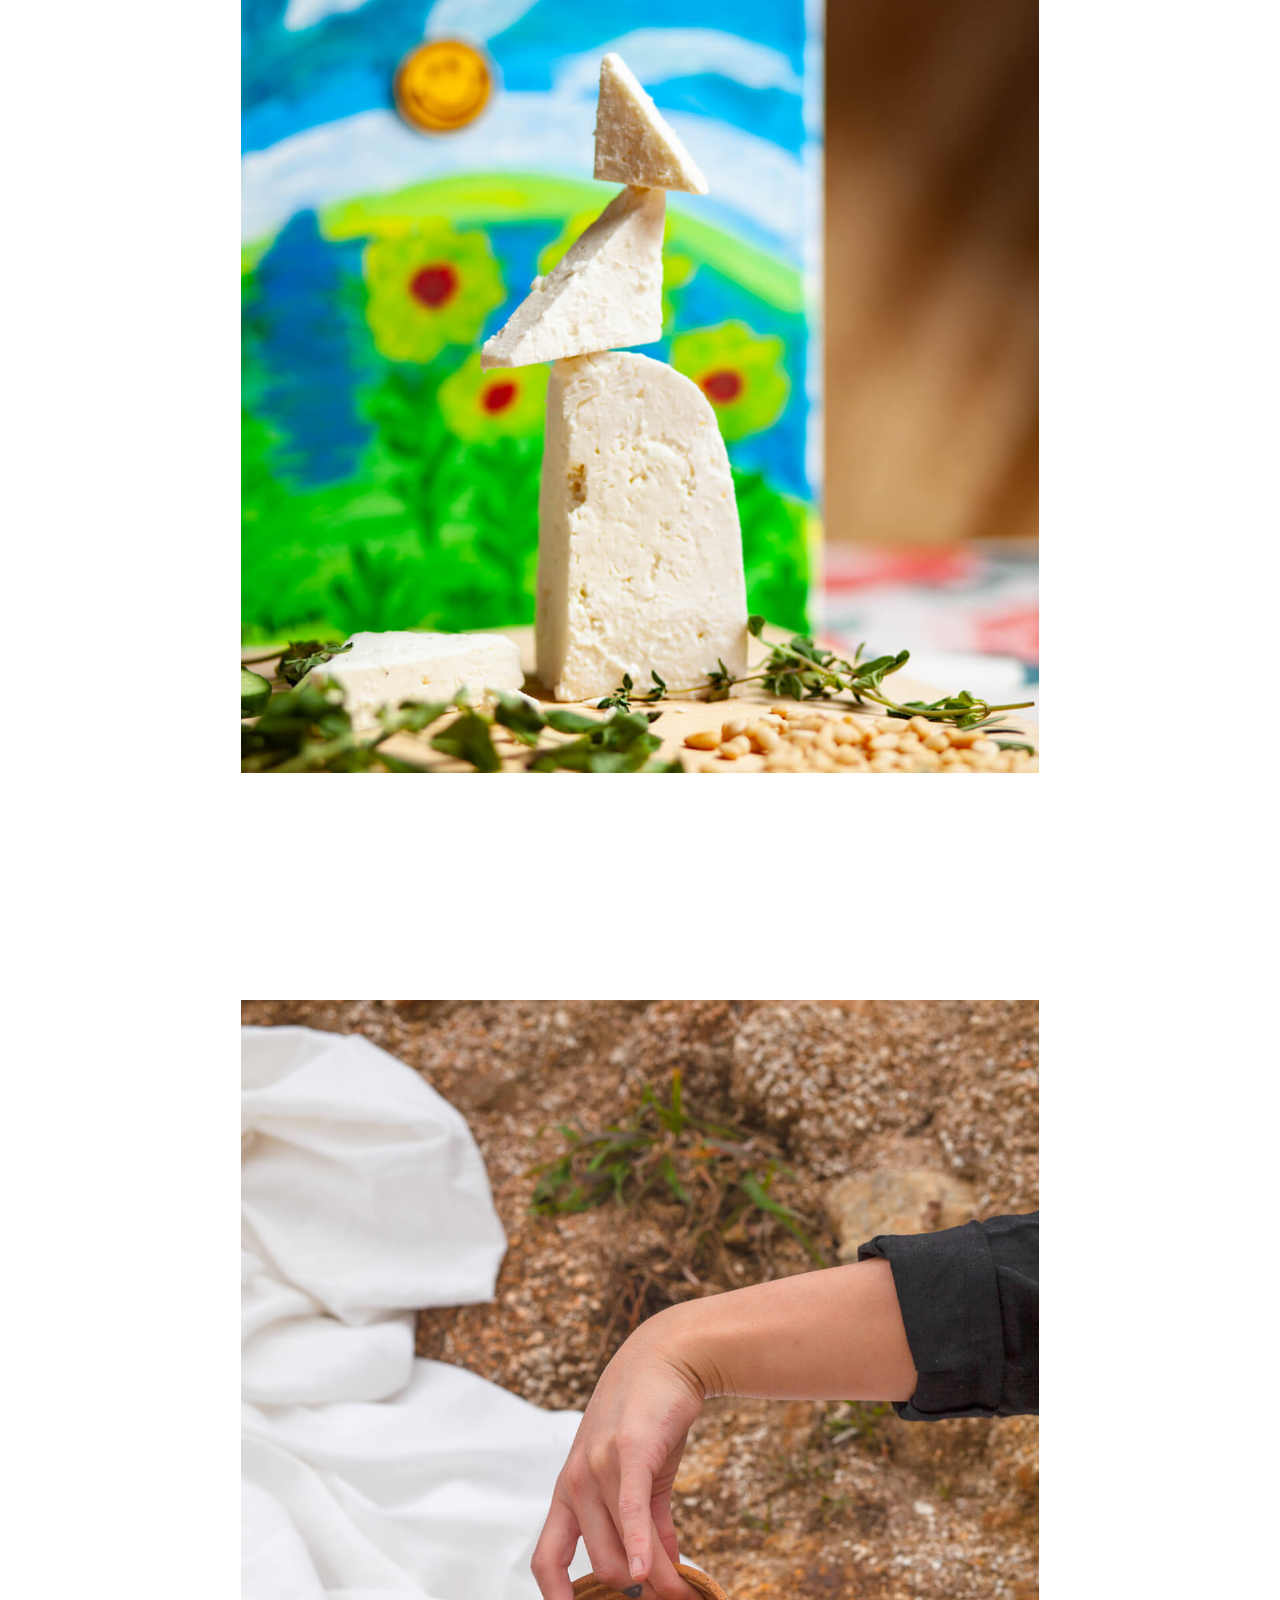
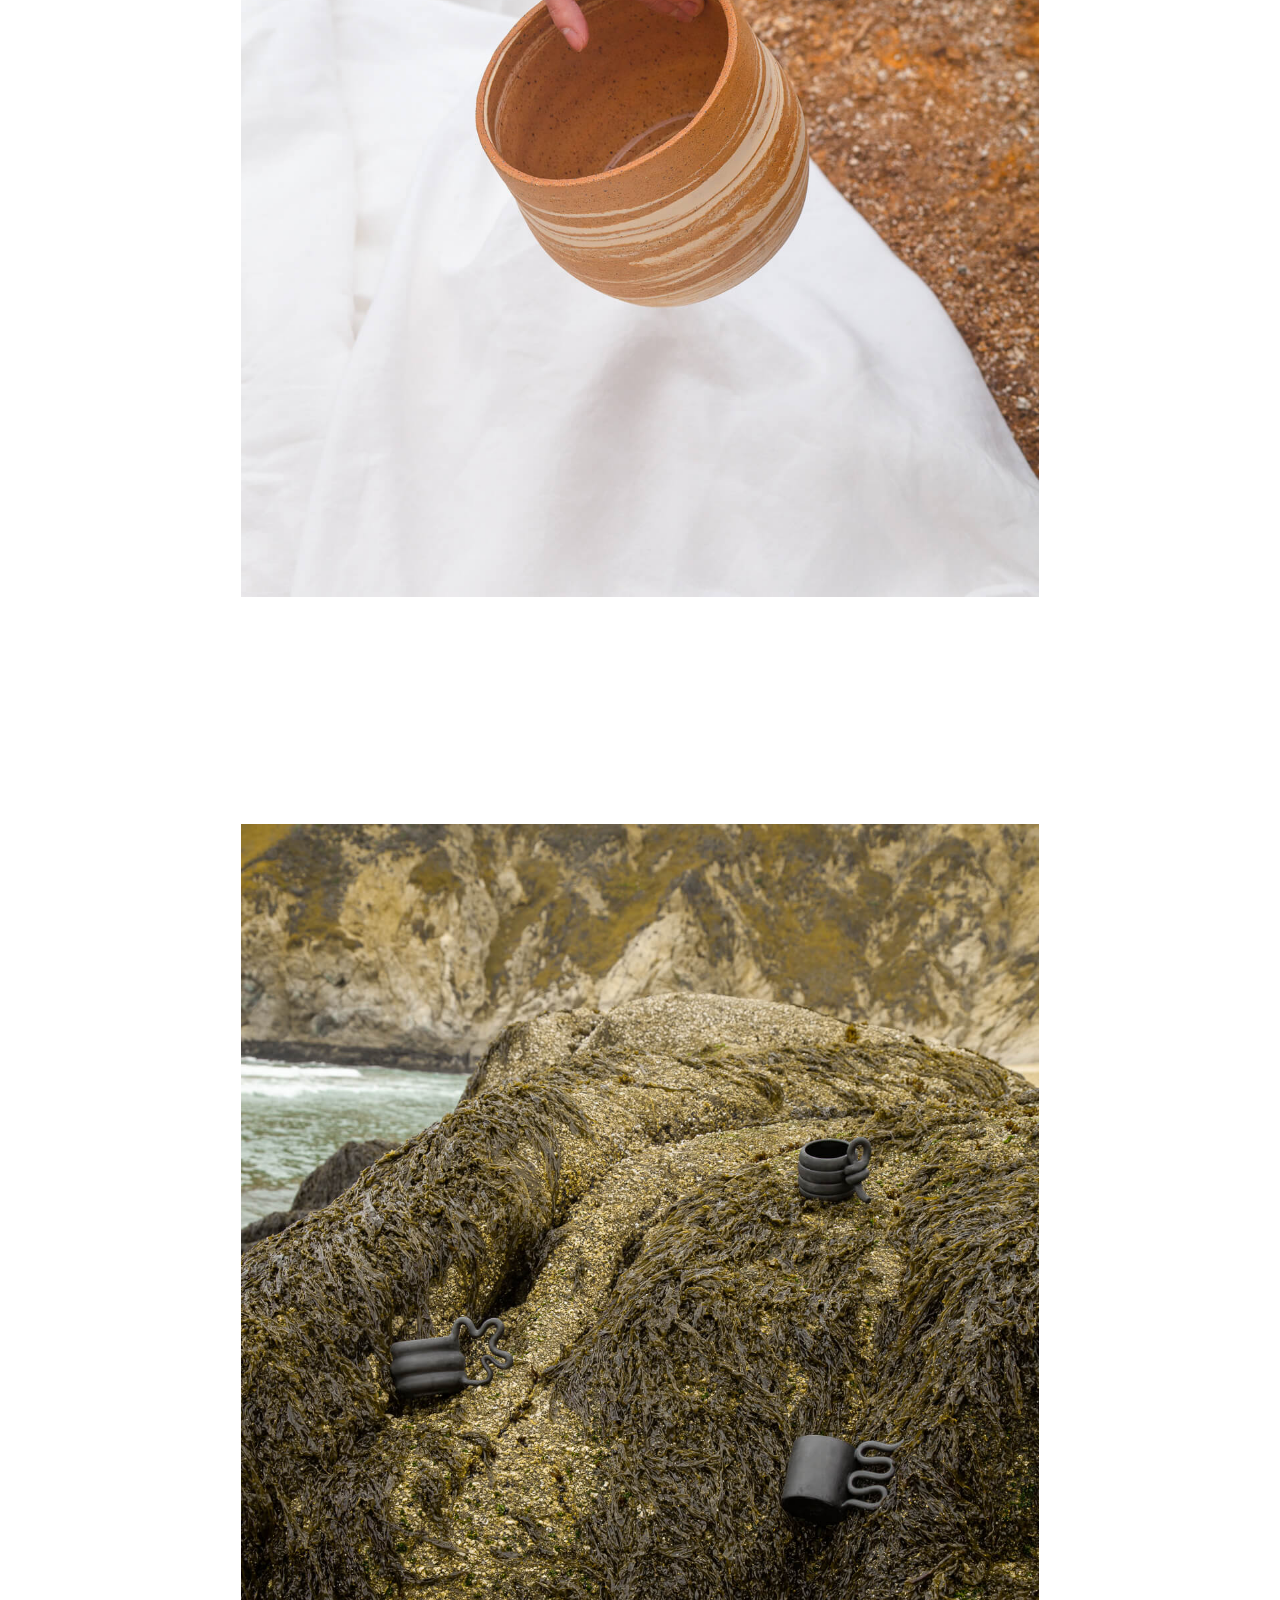
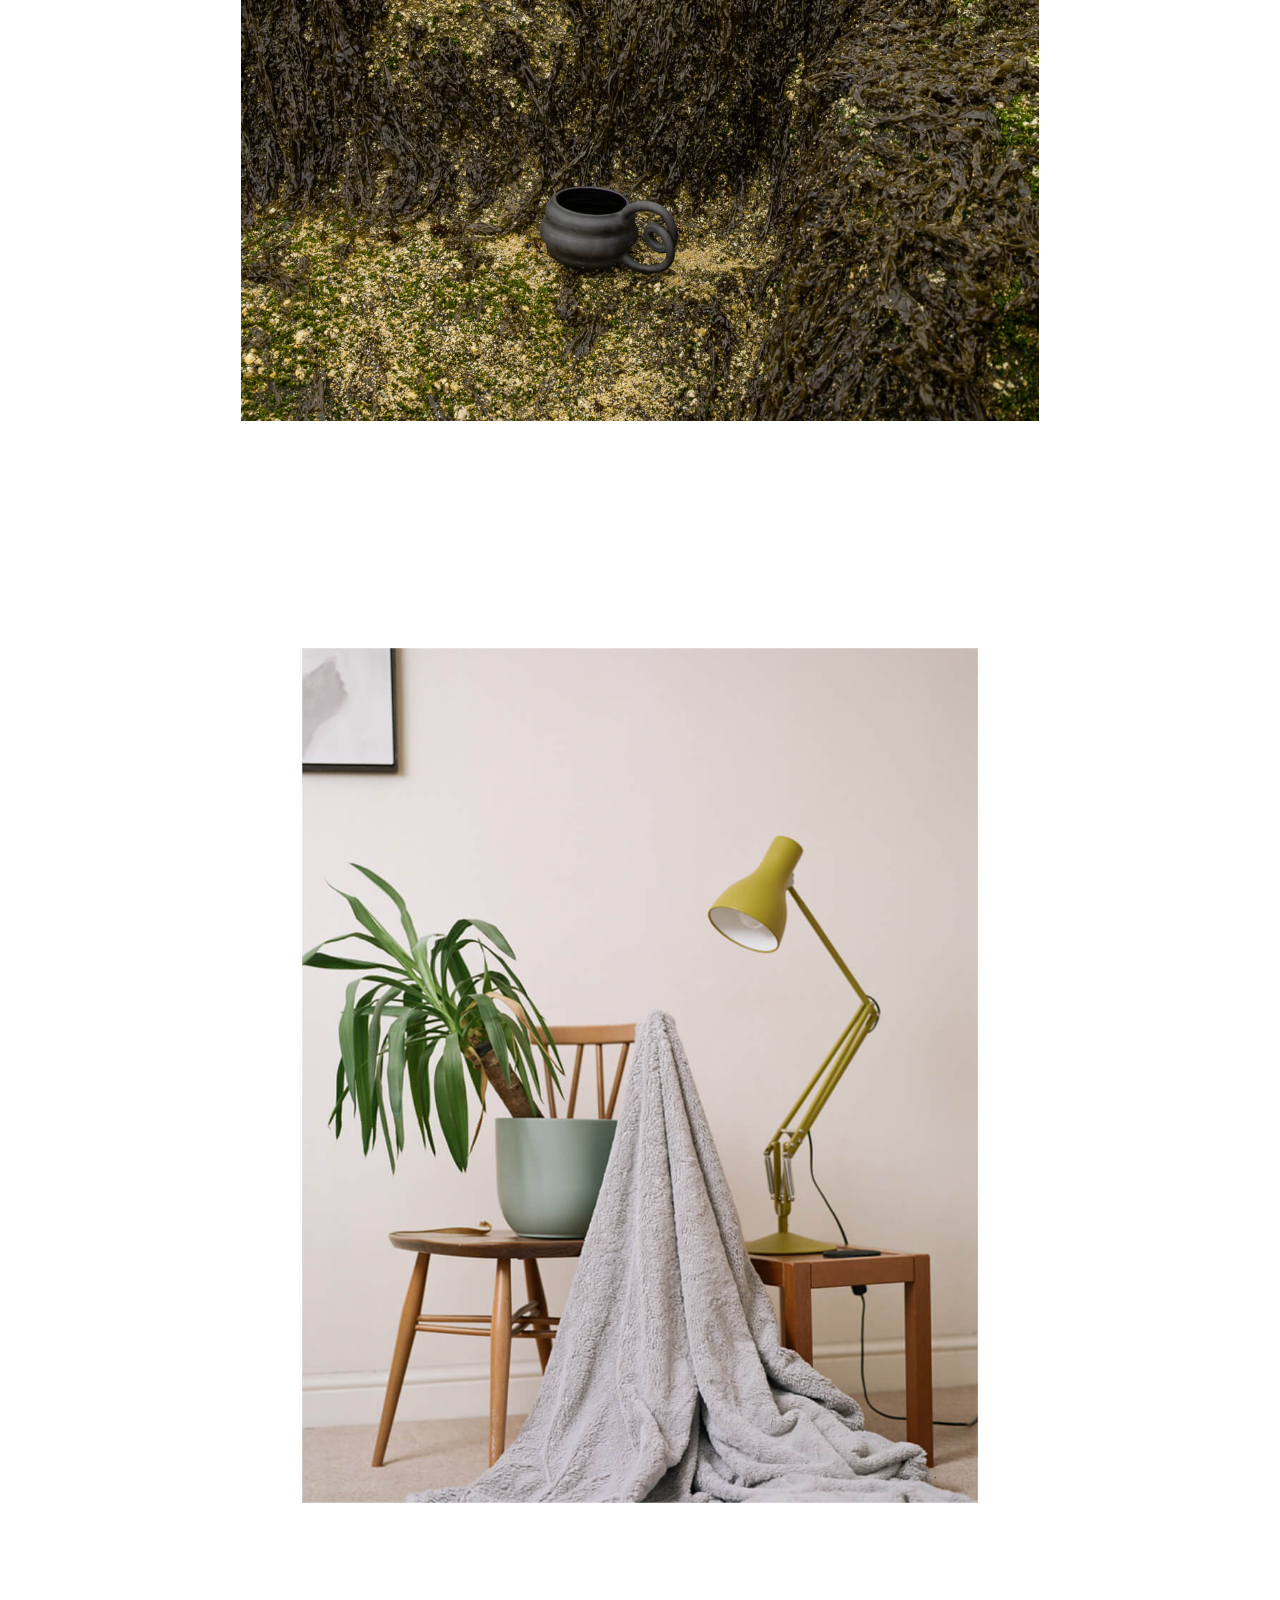
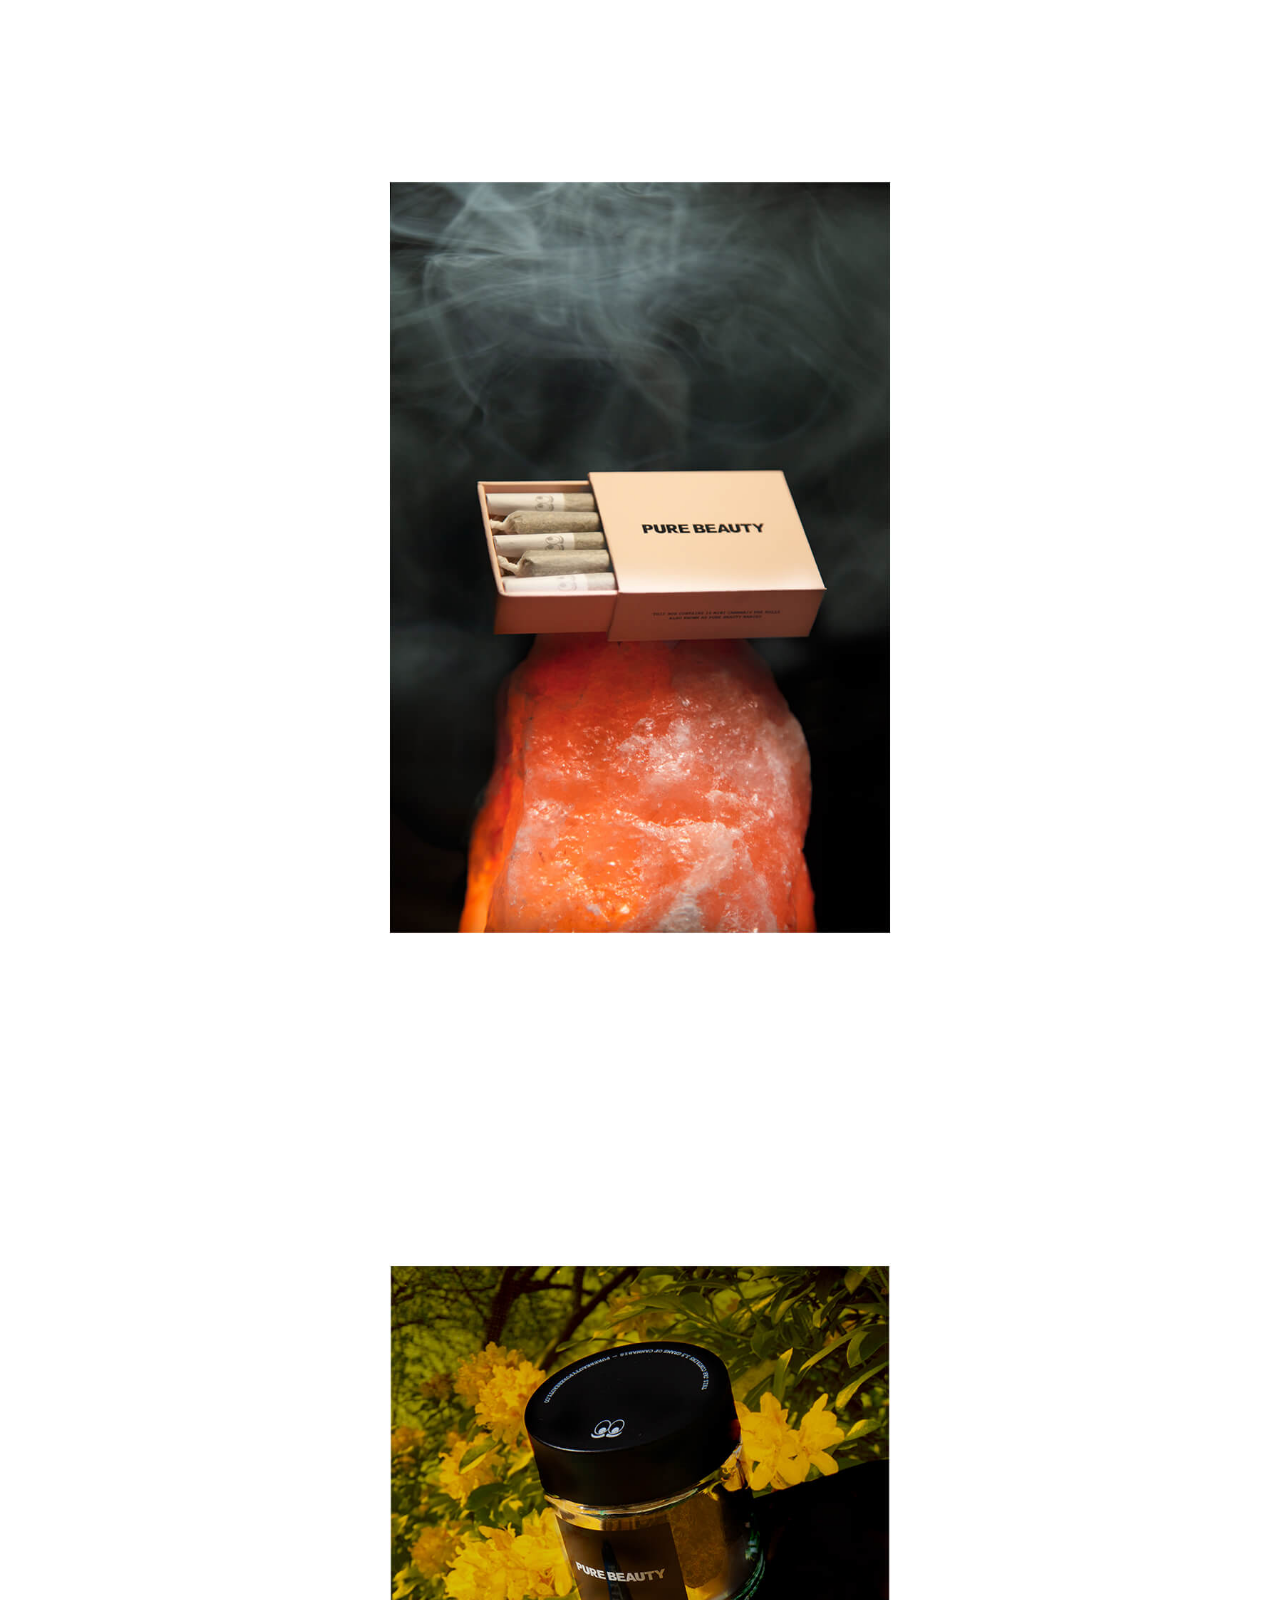
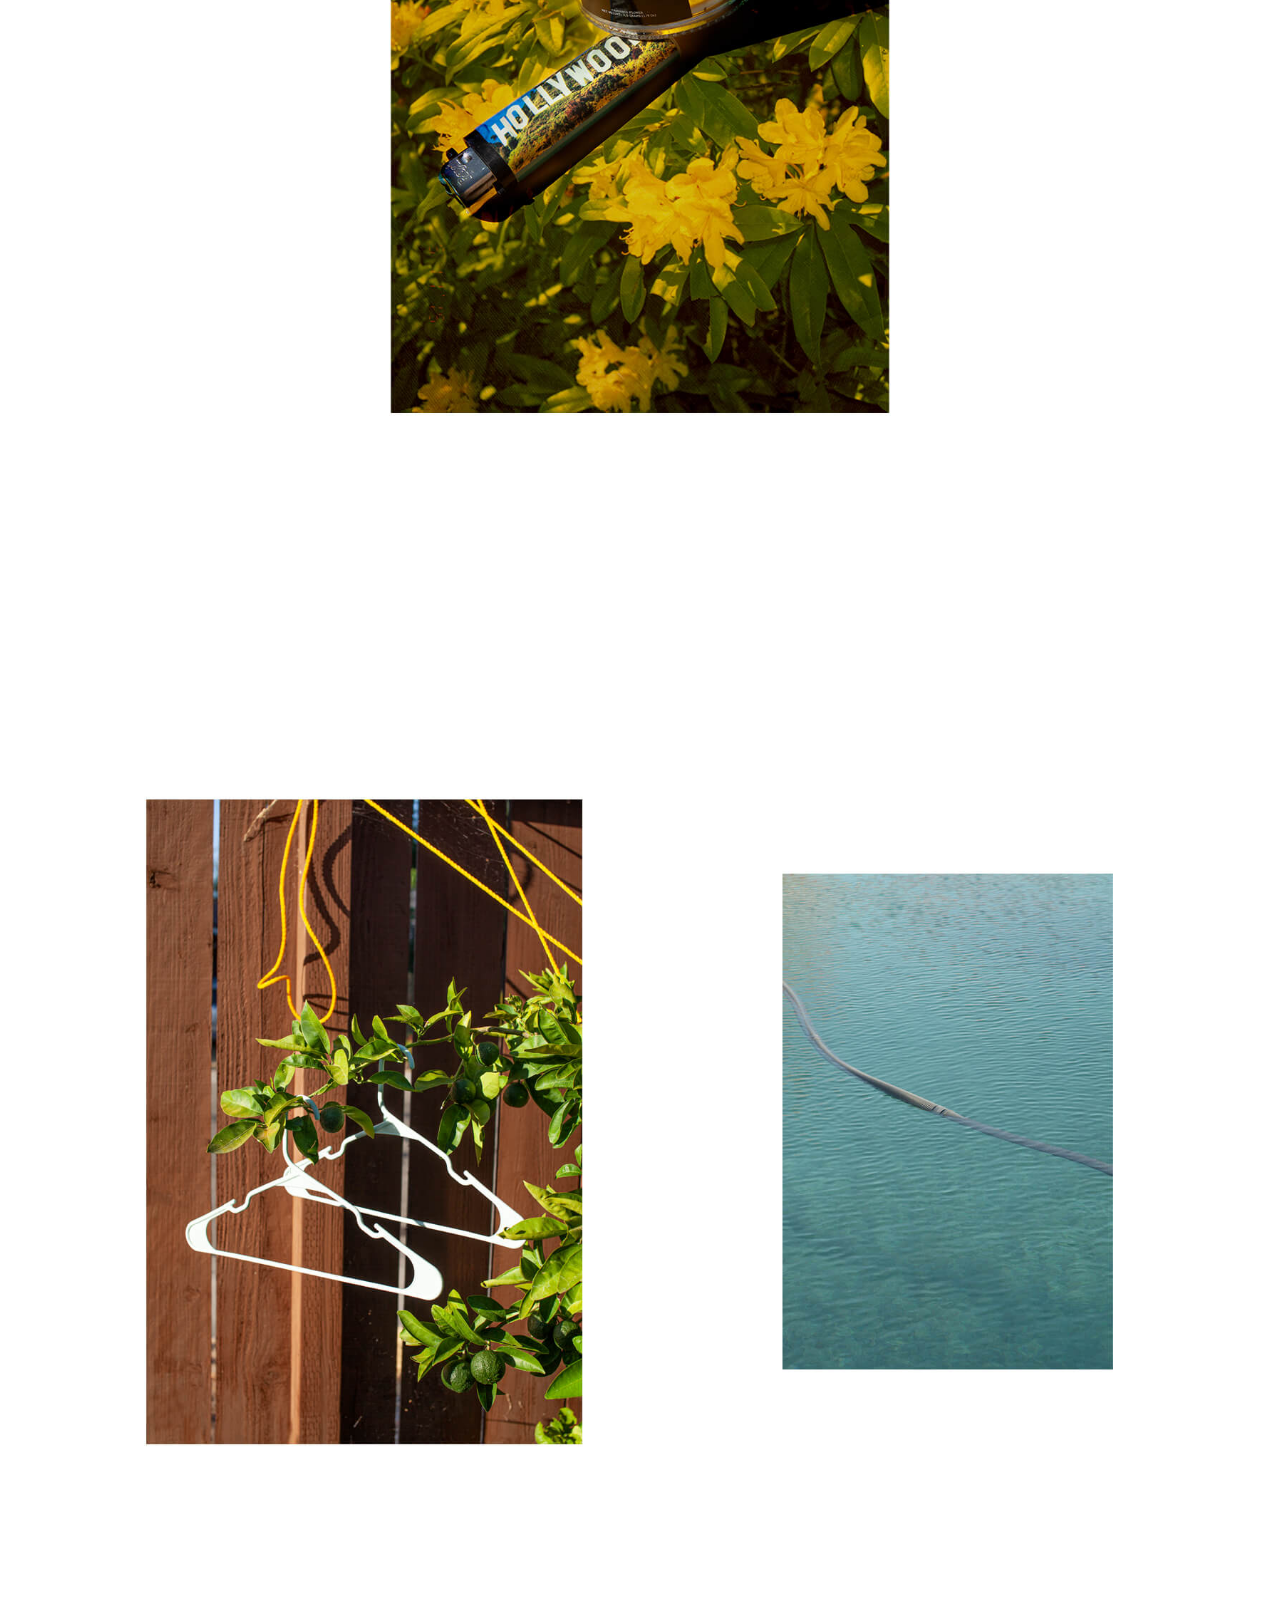
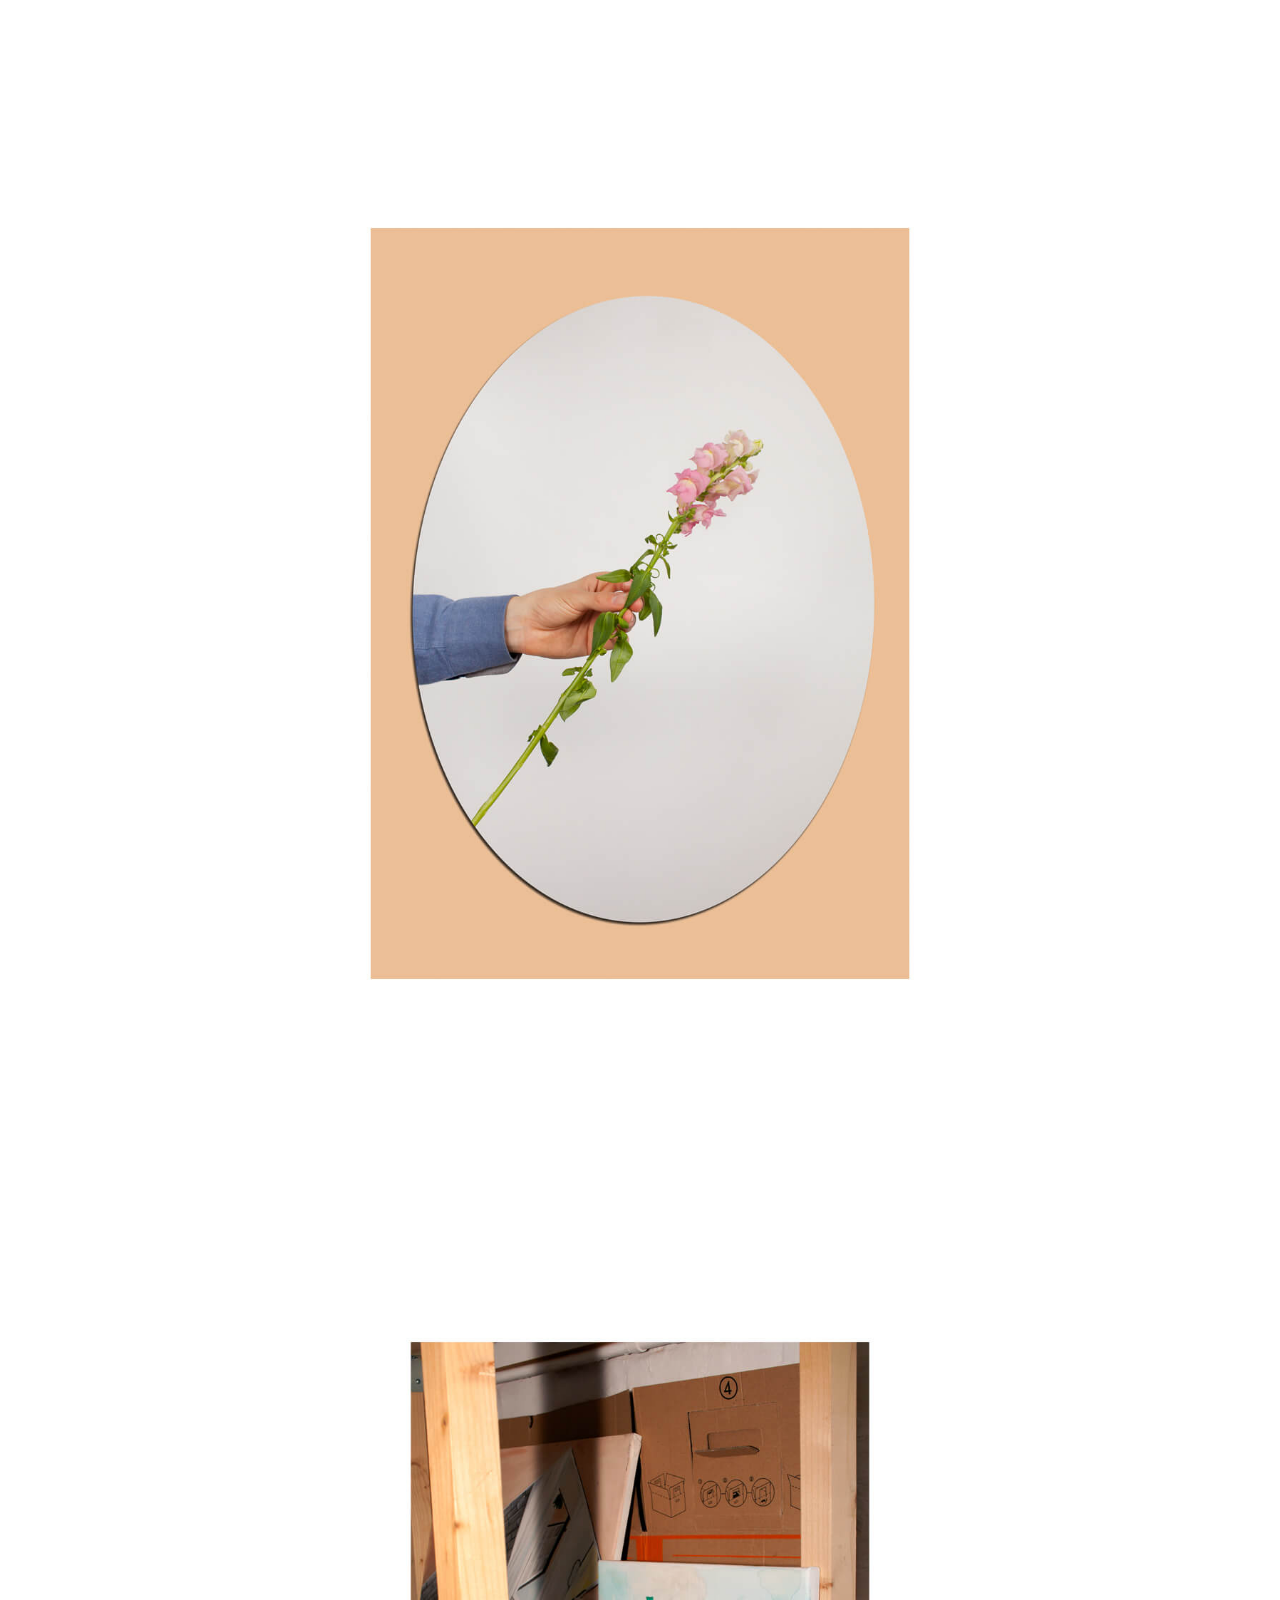
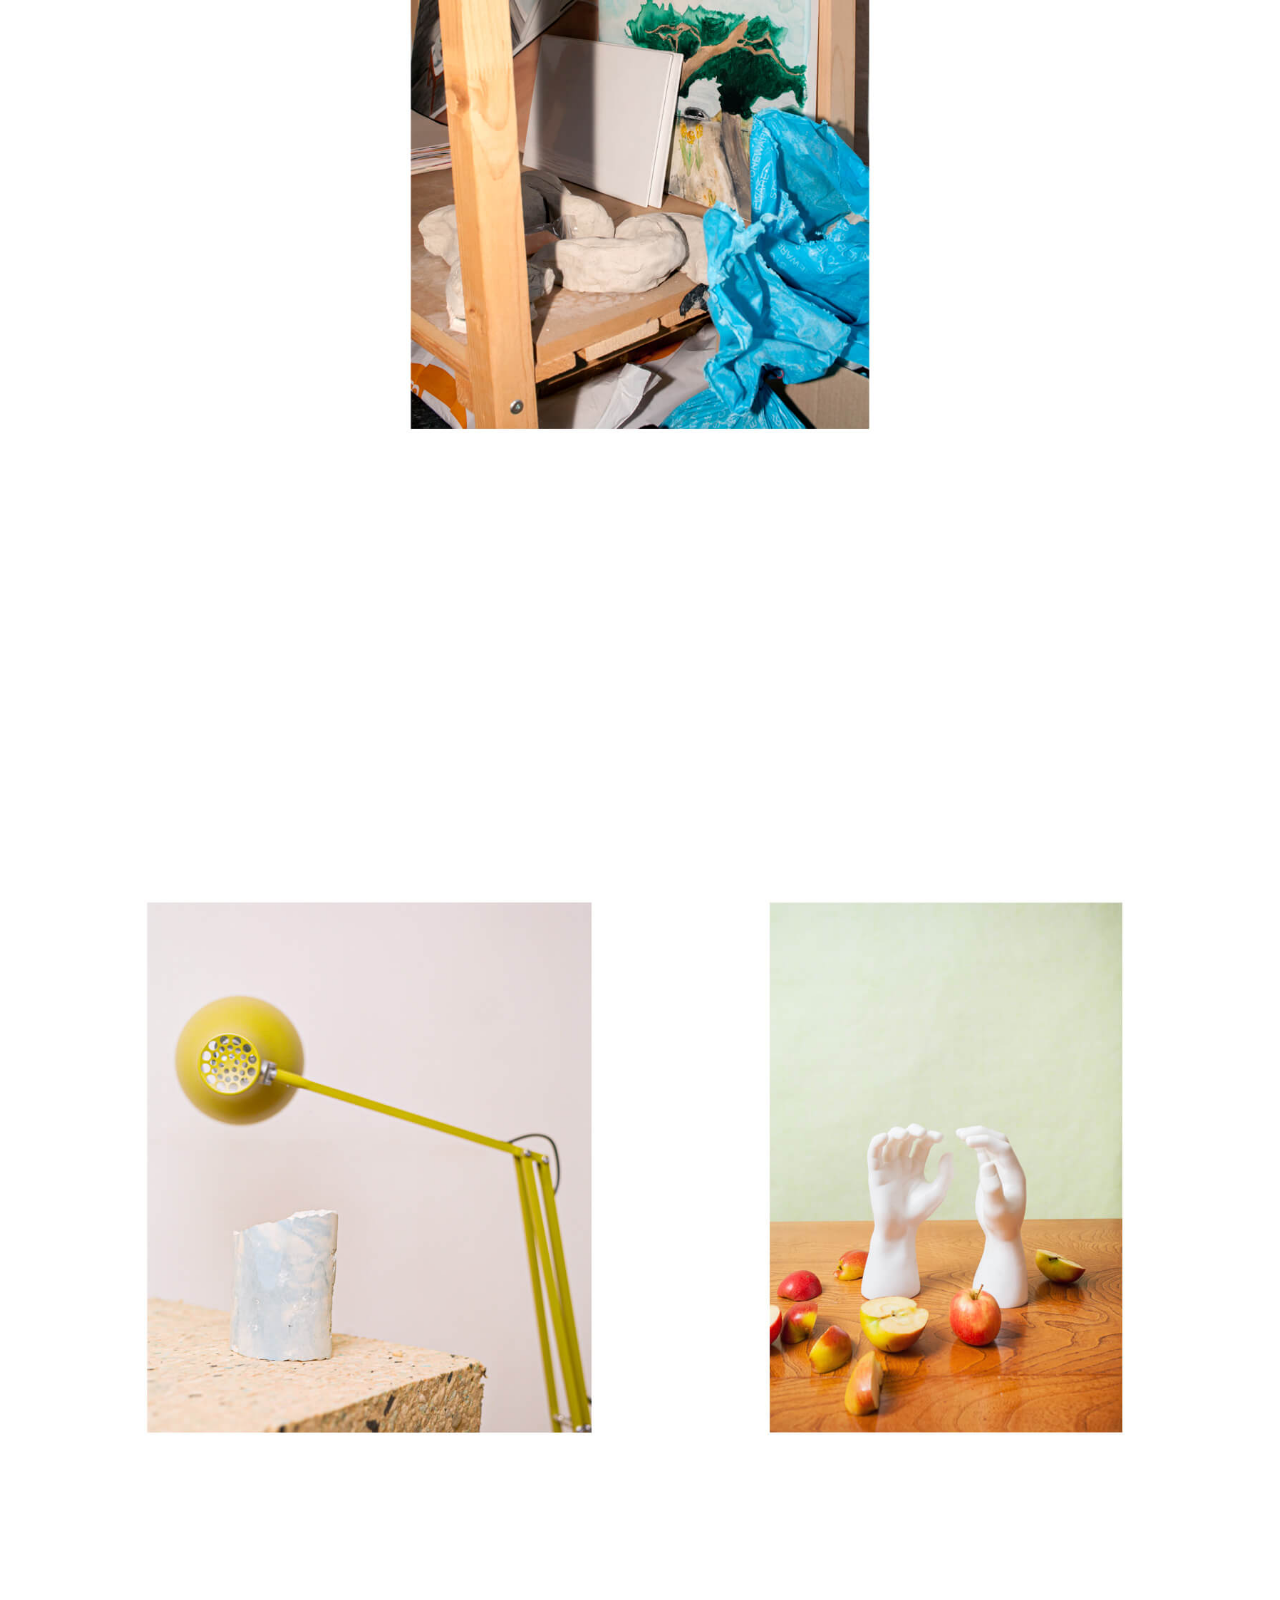
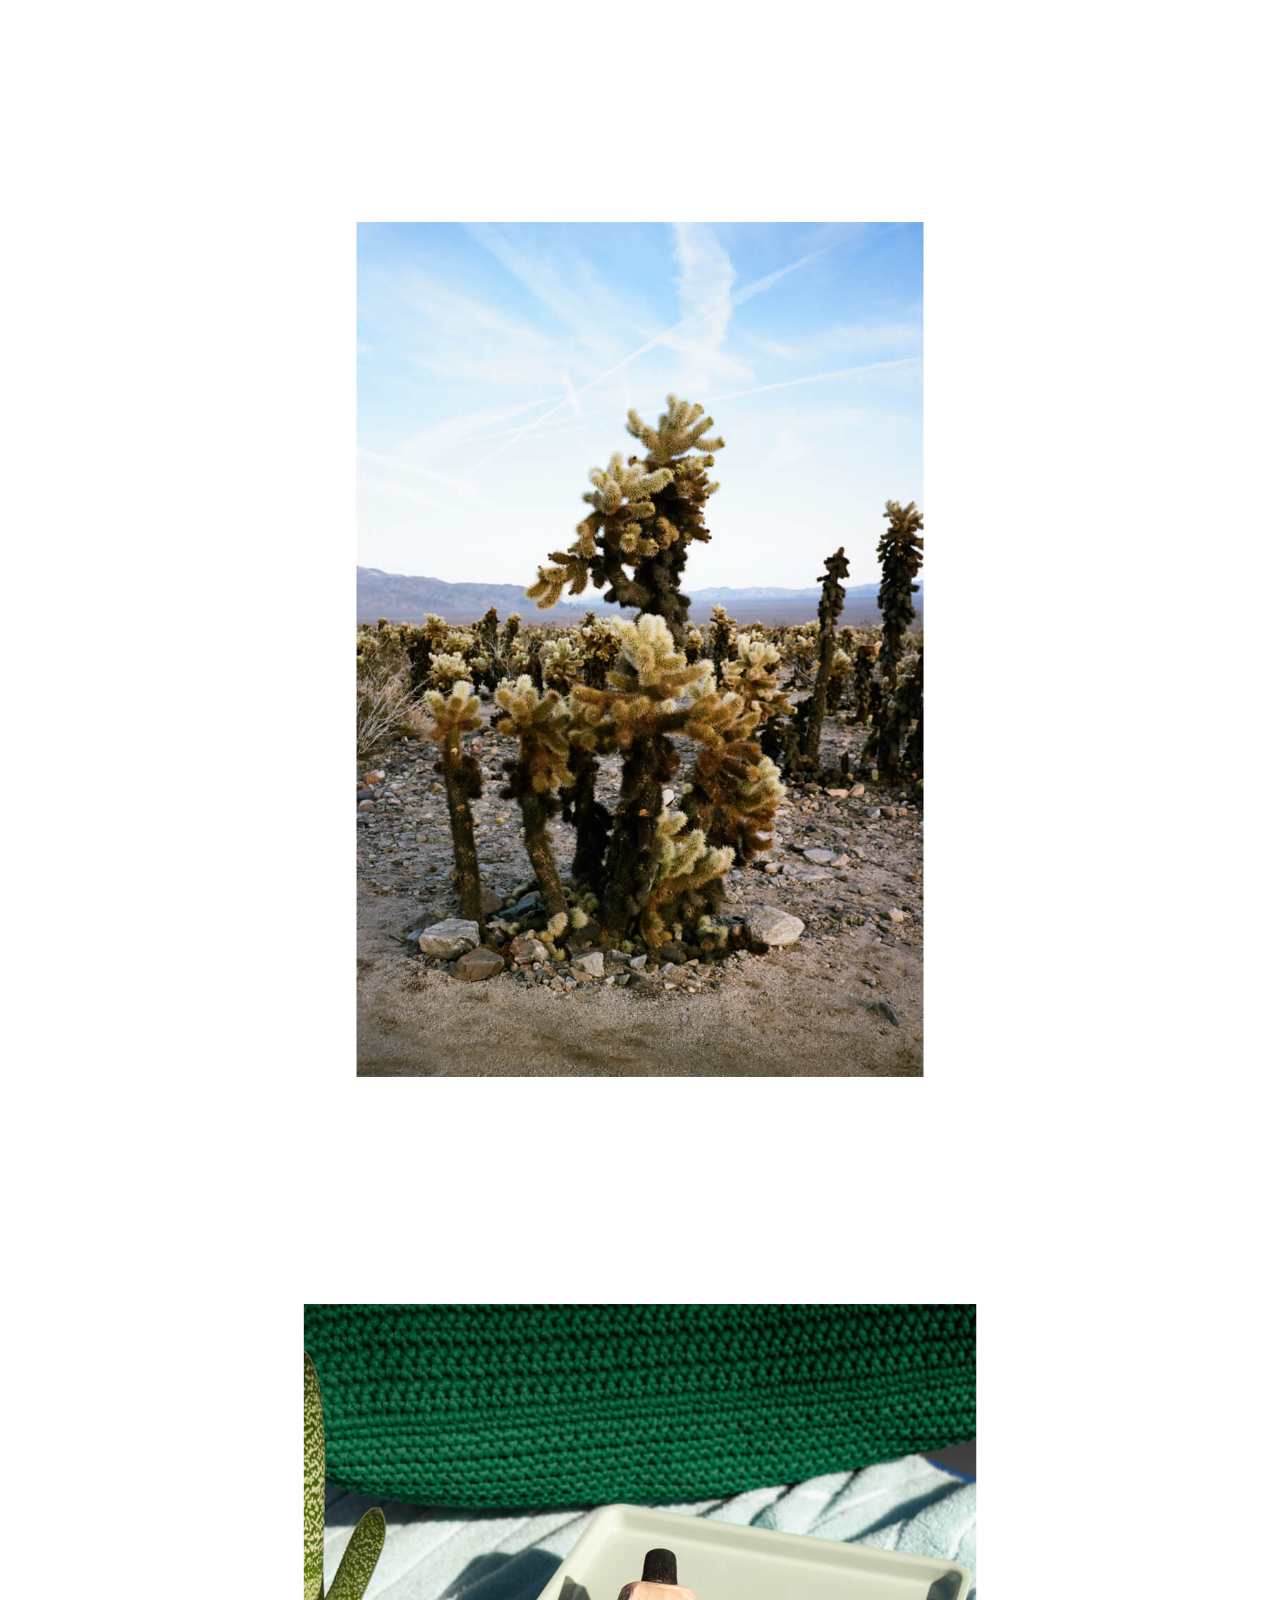
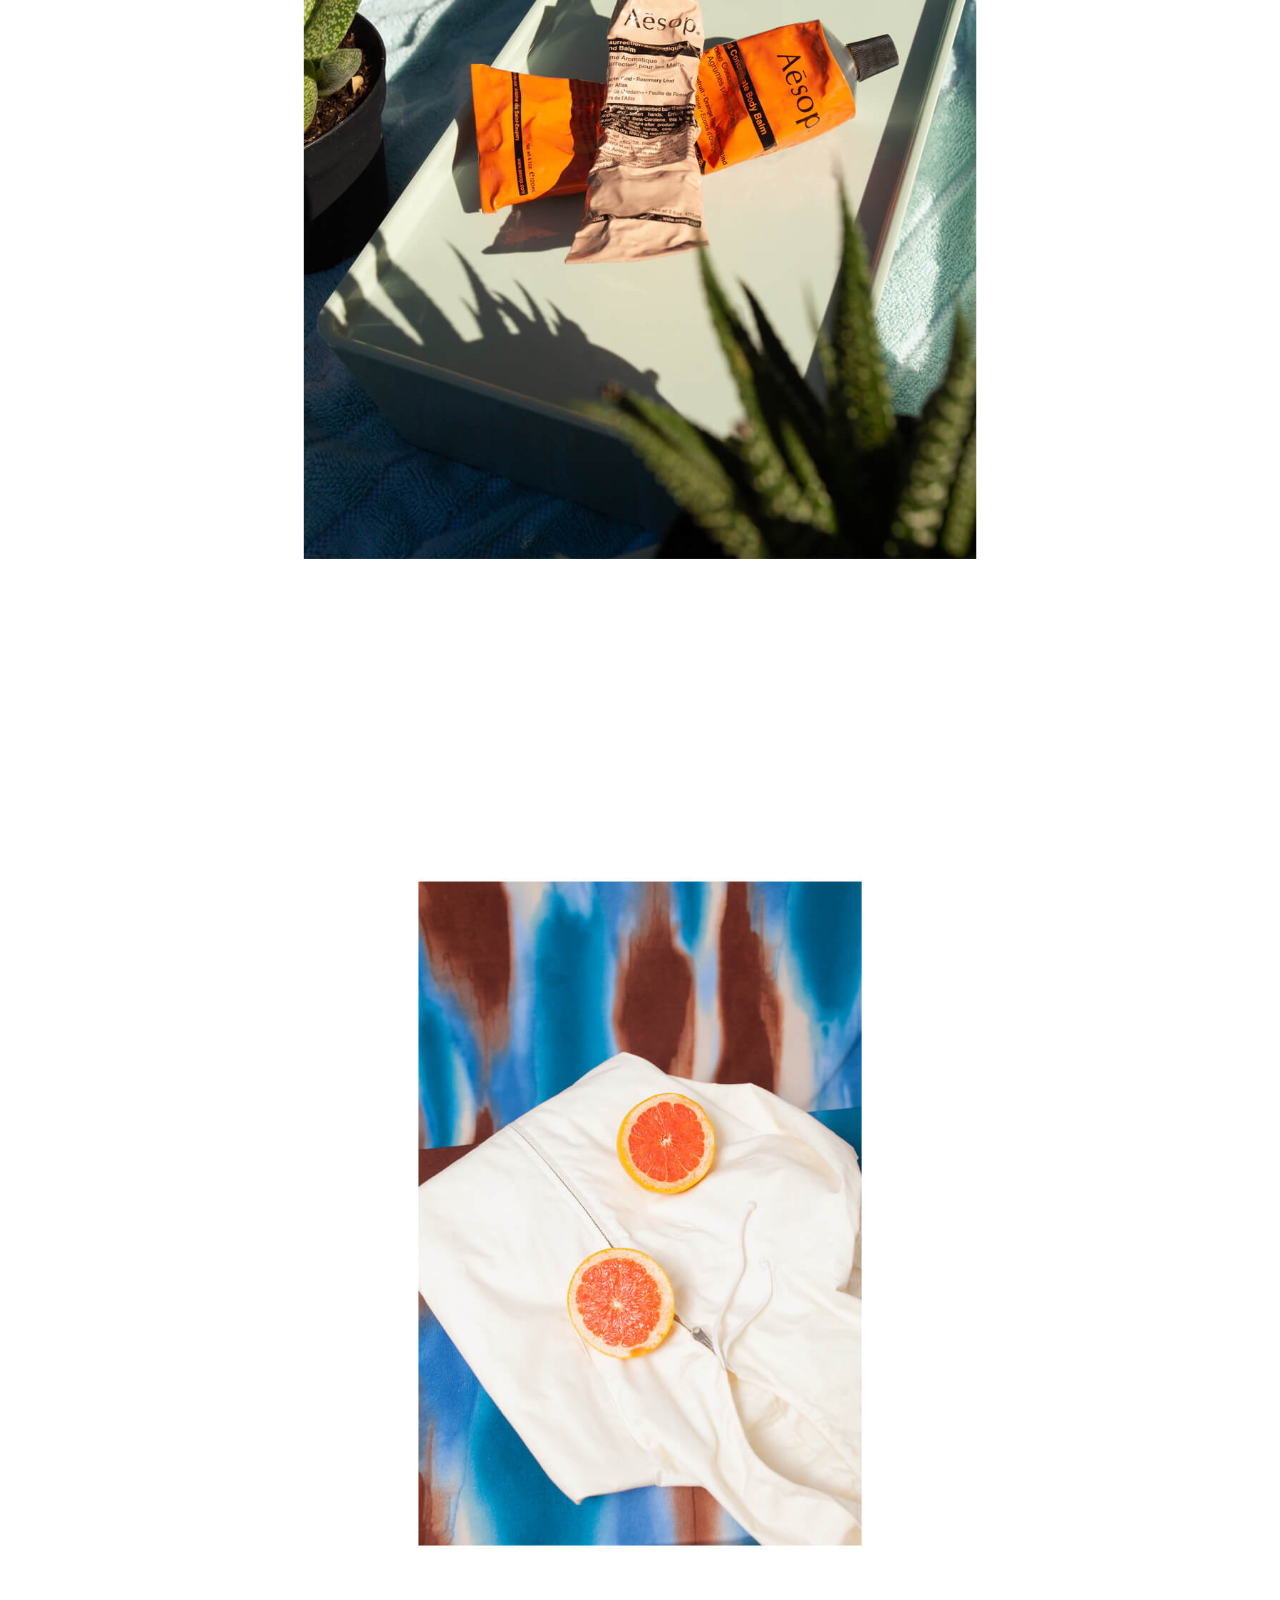
==== commit 58d33c53: "Update index.html" ====
--- a/index.html
+++ b/index.html
@@ -81,7 +81,7 @@
   <div class="image-hover-text">
    
       <span class="caption-styled">
-        SF Chronicle</span>
+        SF Chronicle (Nov, 2021)</span>
     
   </div>
 </div>
@@ -96,7 +96,7 @@
   <div class="image-hover-text">
    
       <span class="caption-styled">
-        SF Chronicle</span>
+        SF Chronicle (Nov, 2021)</span>
     
   </div>
 </div>
--- a/css/style.css
+++ b/css/style.css
@@ -1,4 +1,8 @@
-.caption-styled {position:relative; bottom:-85%;width:auto;margin:0;padding:0;
+.caption-styled {line-height: 4; color: white;}
+.caption-styled-dark {line-height: 4; color: black;}
+
+
+.caption-styled-landscape {position:relative; bottom:-77%;width:auto;margin:0;padding:0;-webkit-touch-callout: none; -webkit-user-select: none; -khtml-user-select: none; -moz-user-select: none; -ms-user-select: none; user-select: none;}
 
 
 .image-hover-text-container 
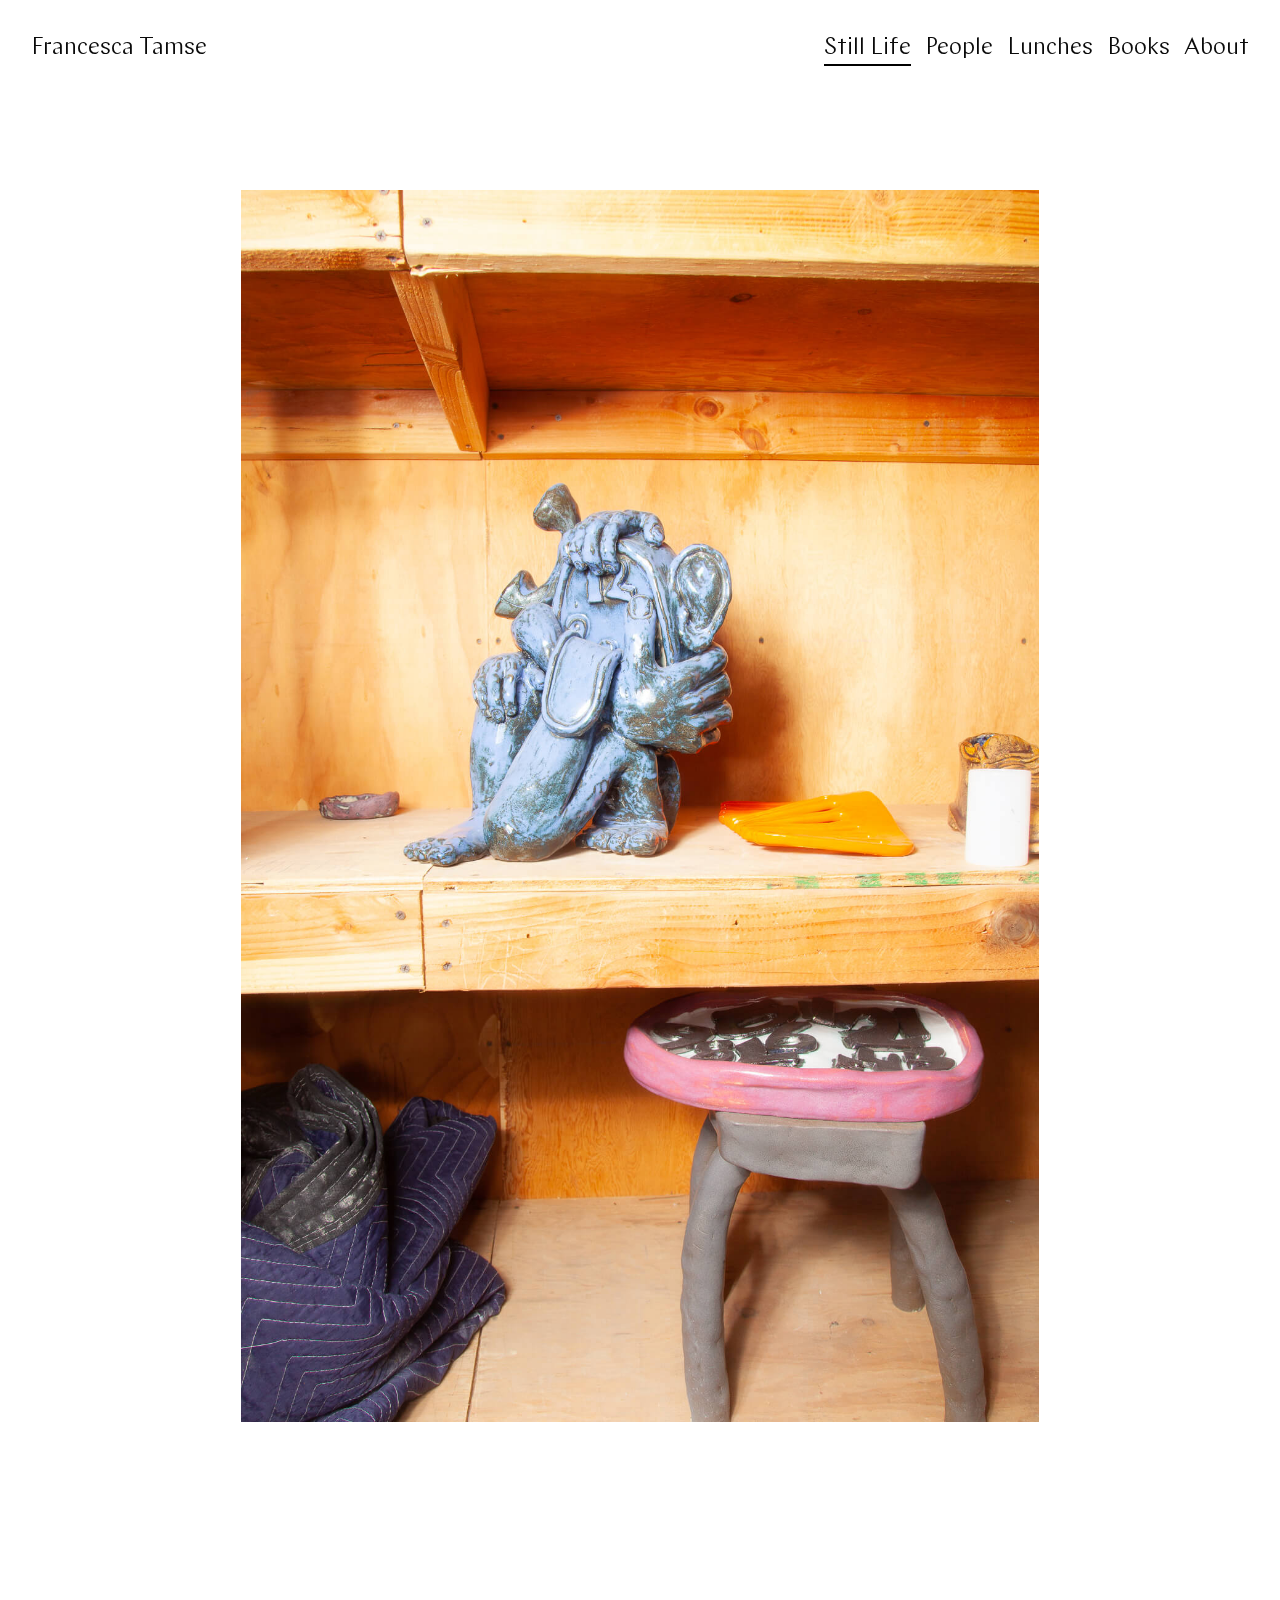
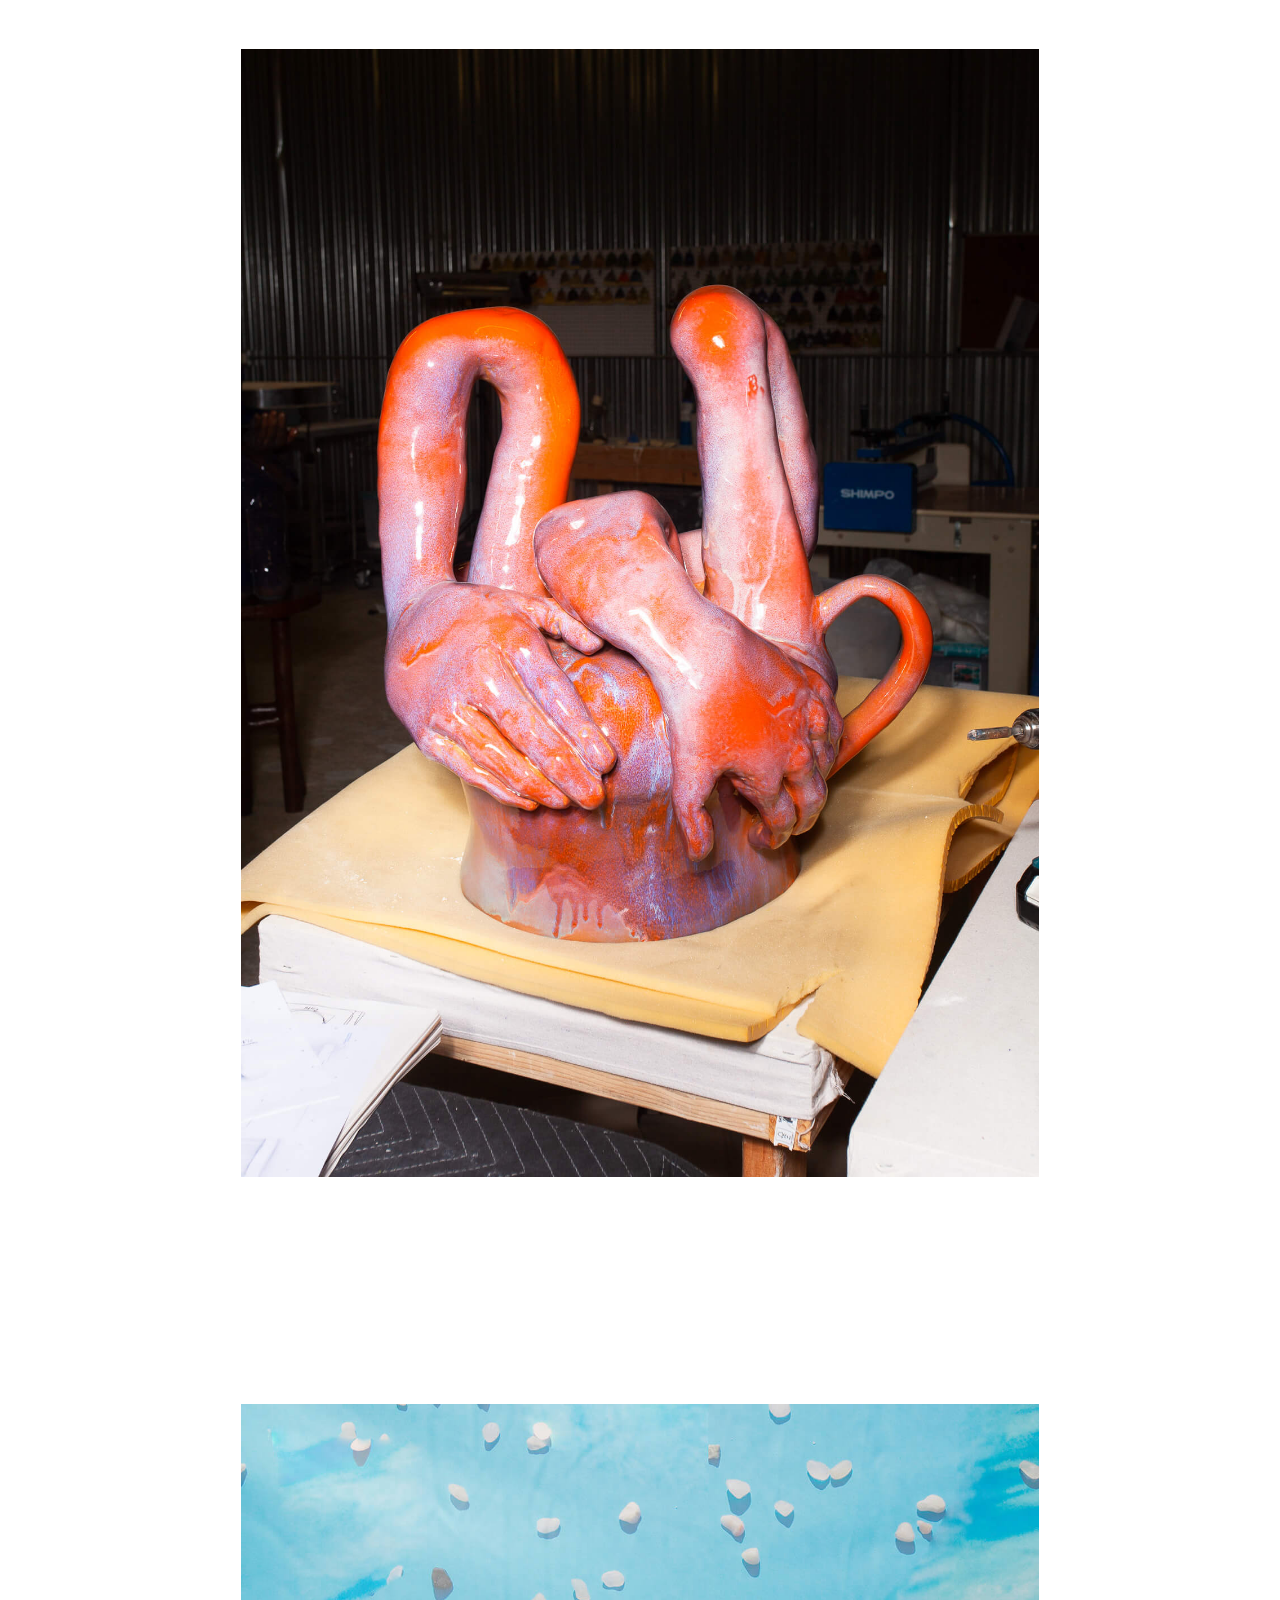
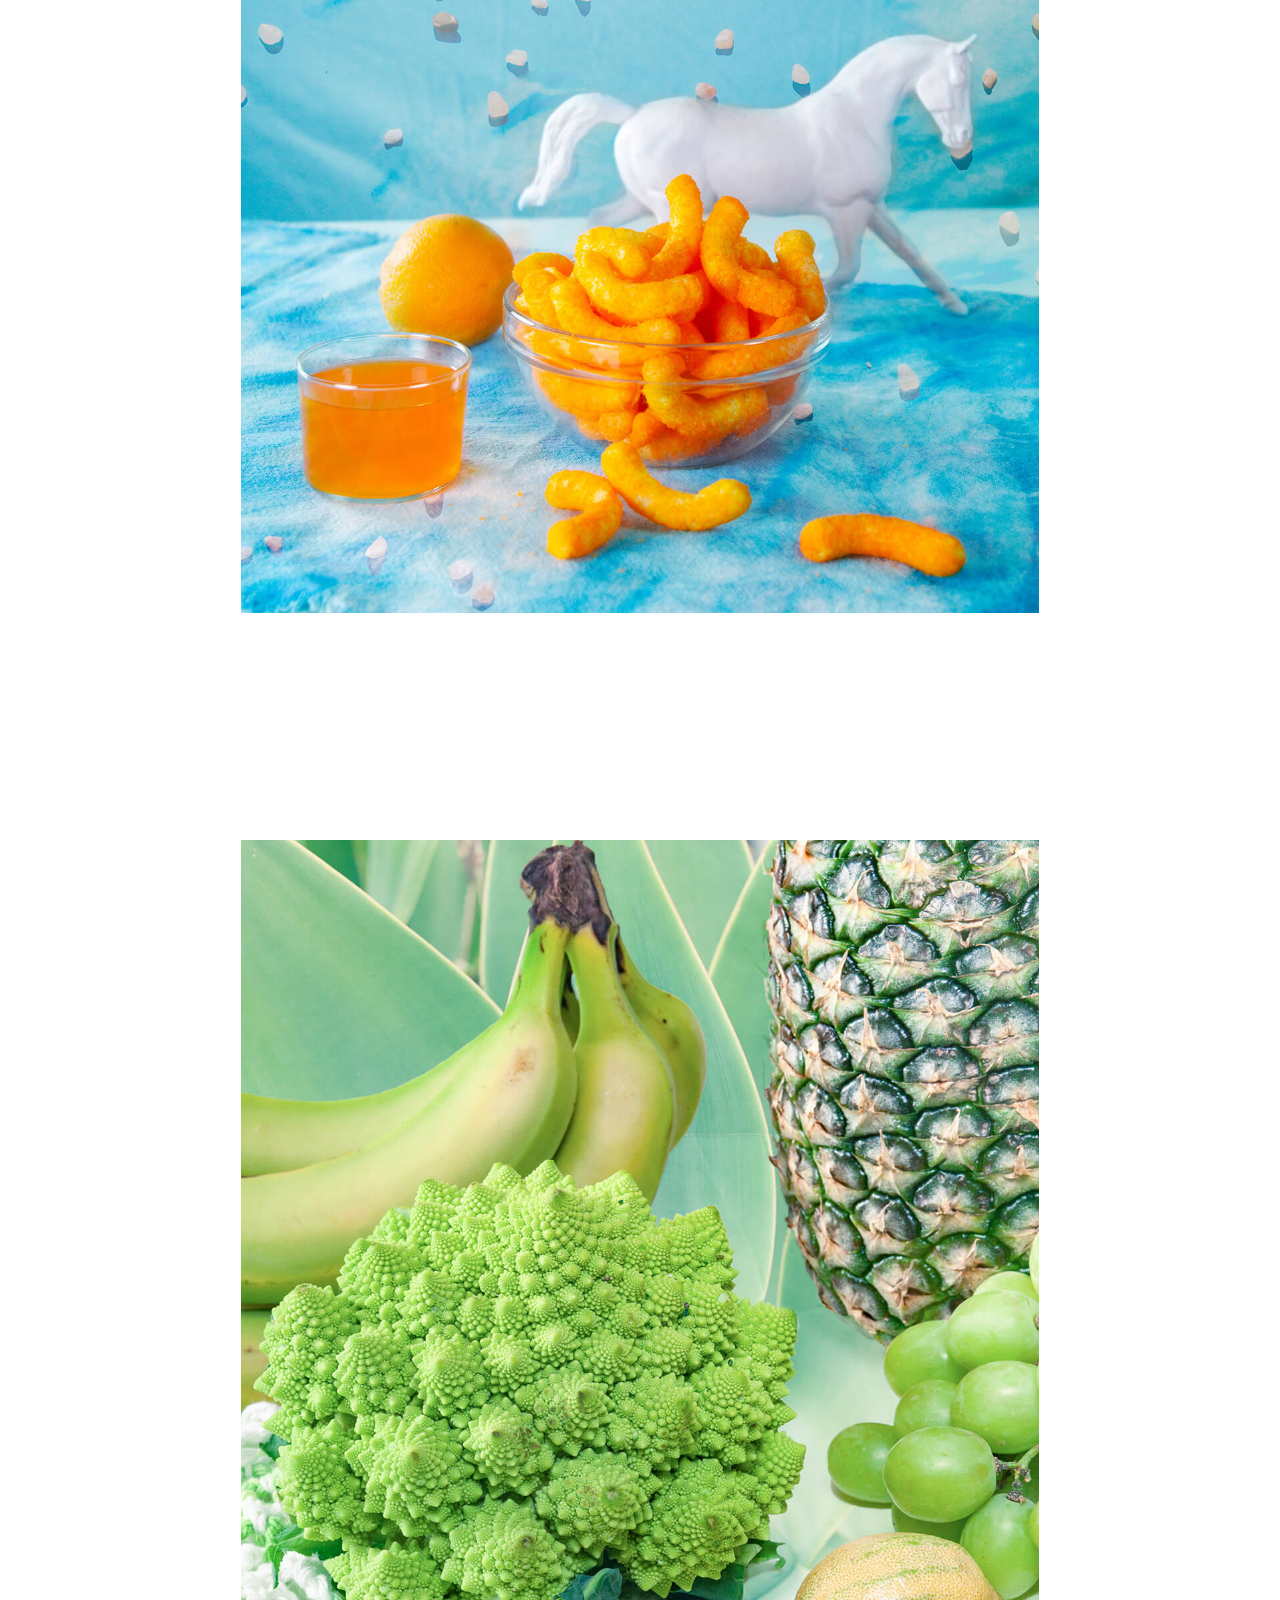
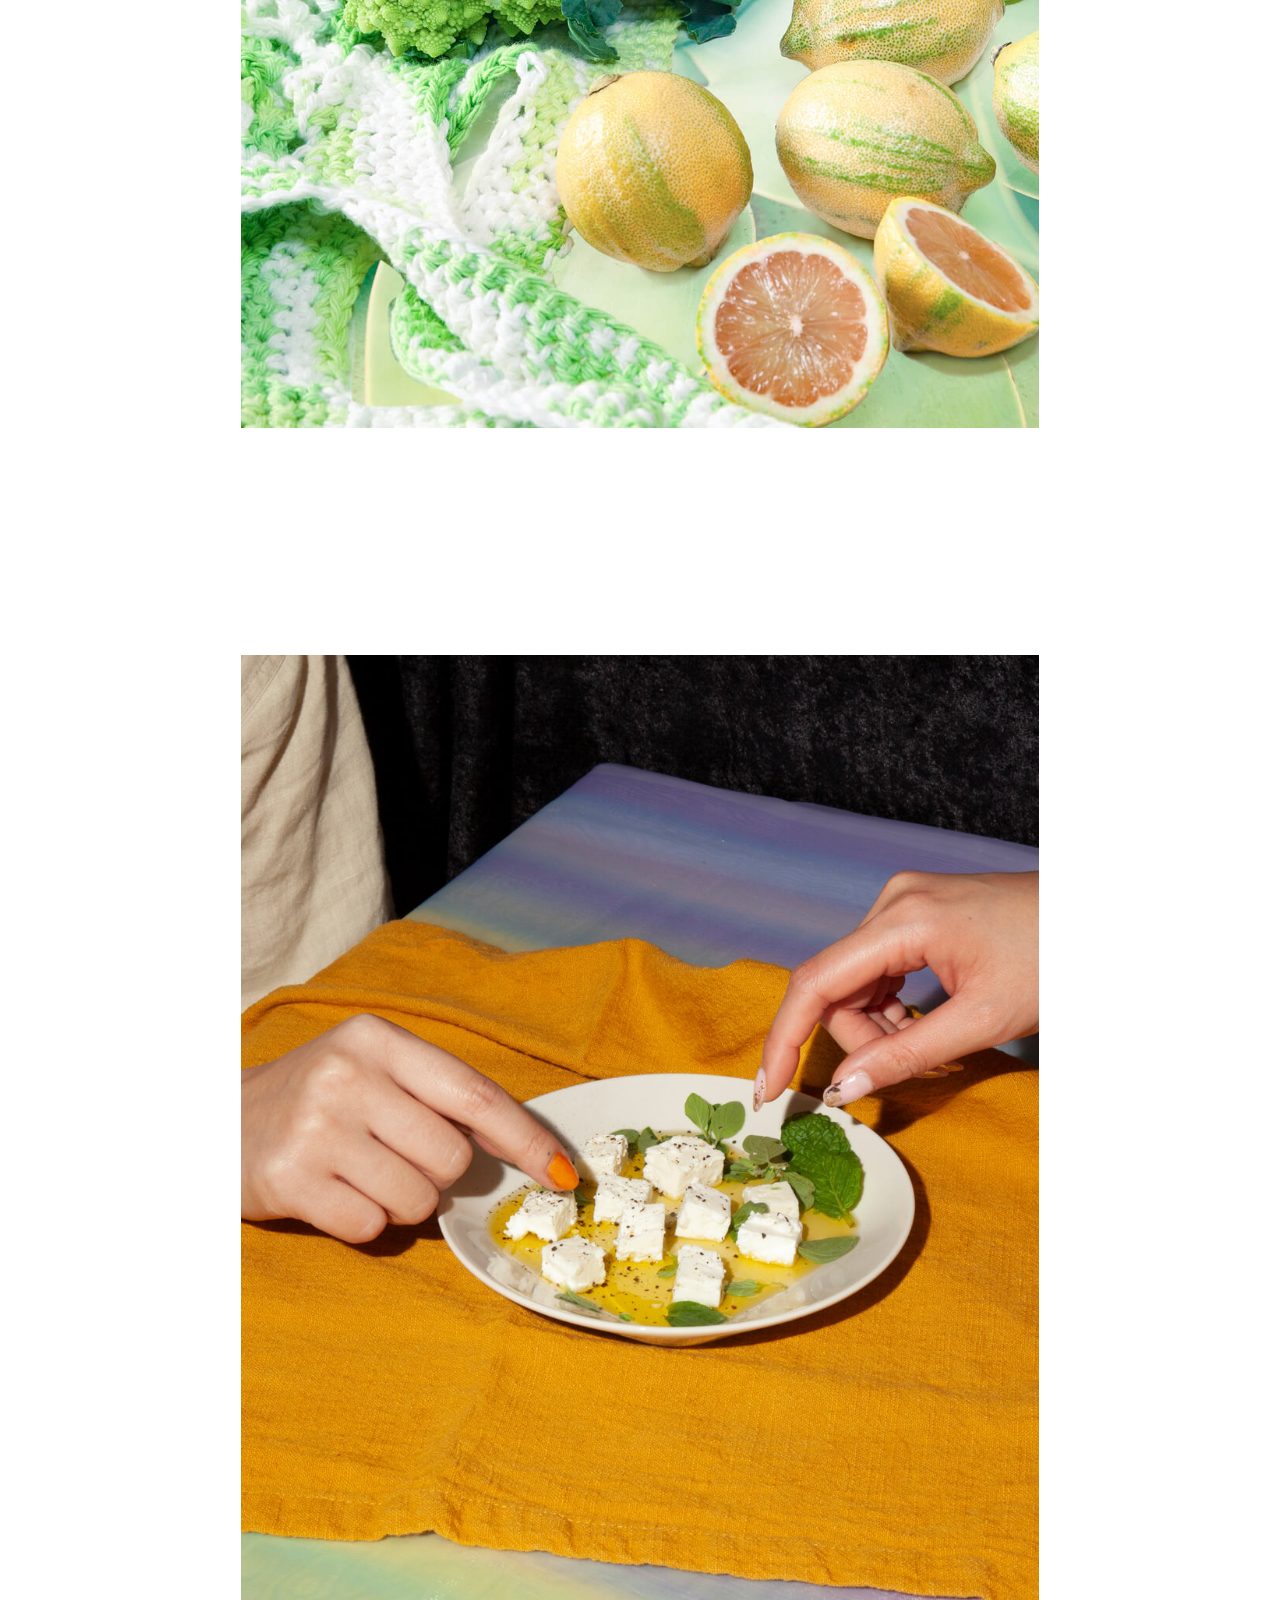
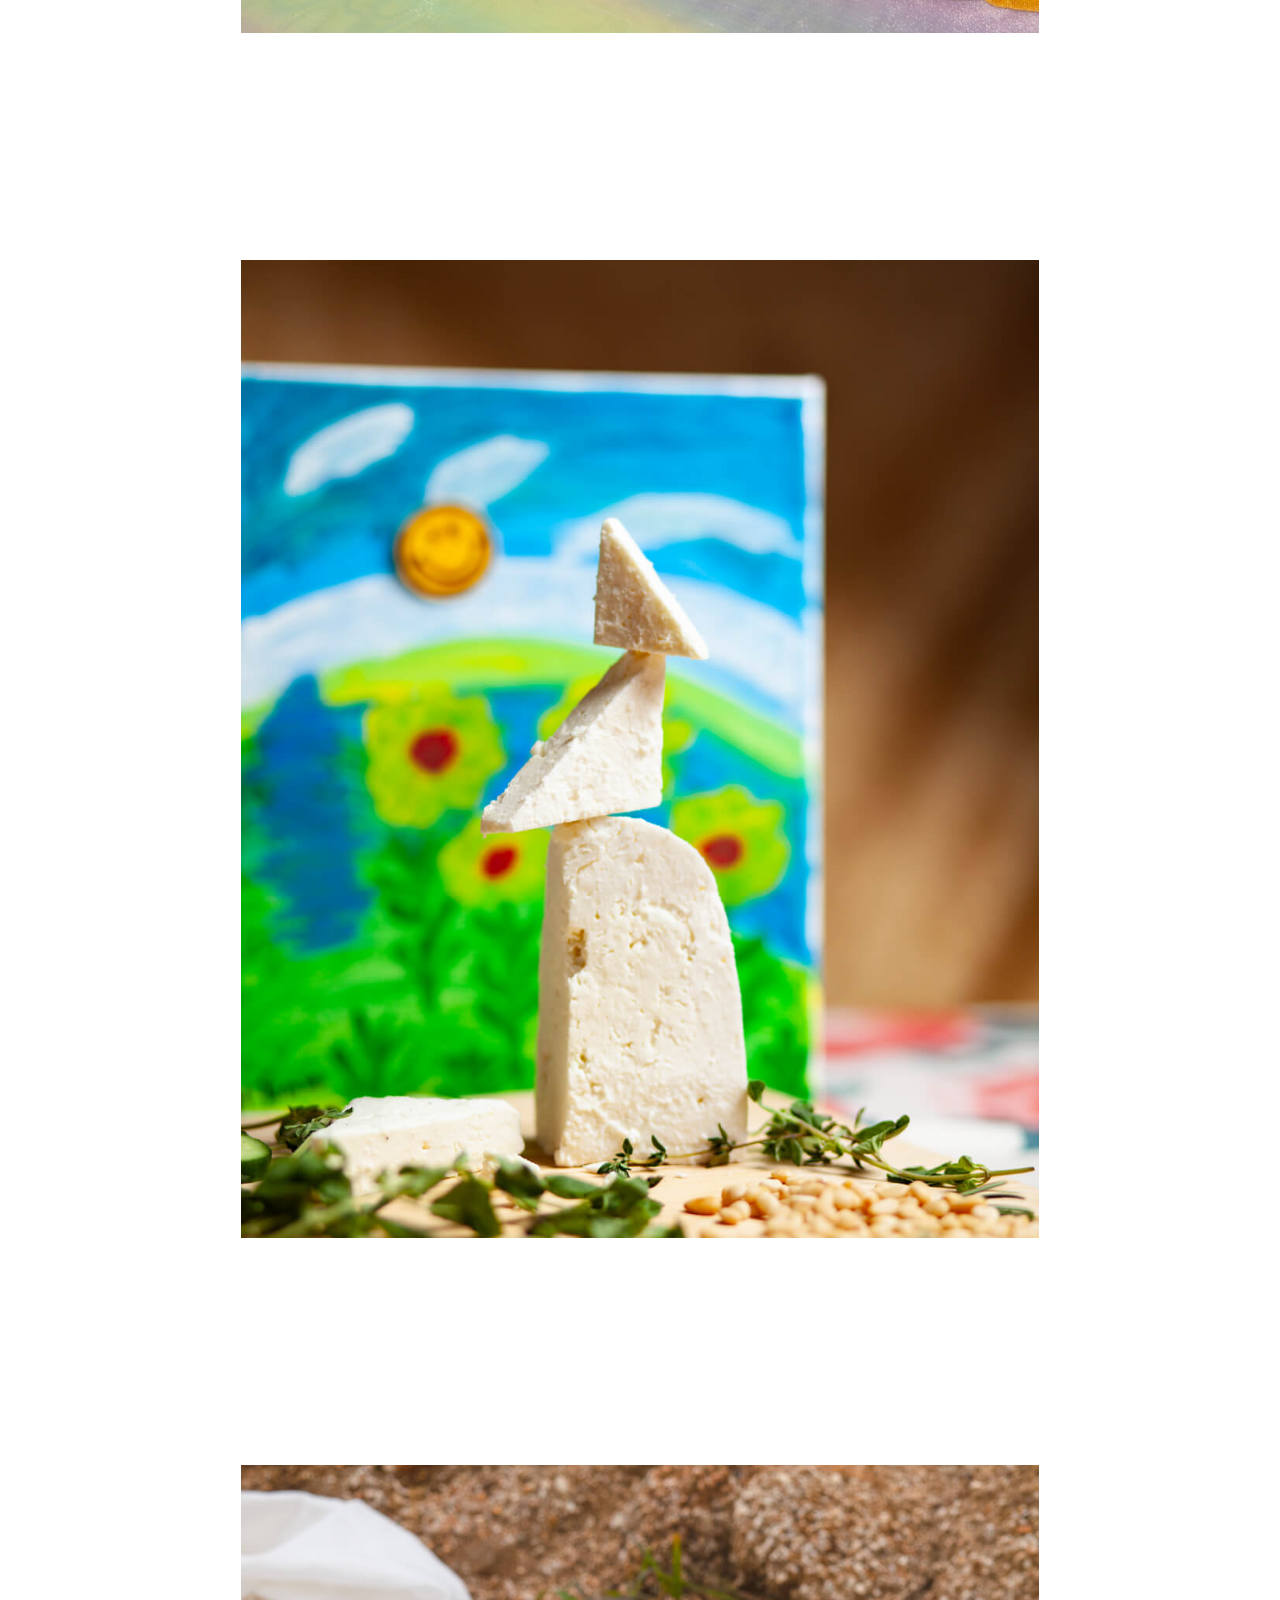
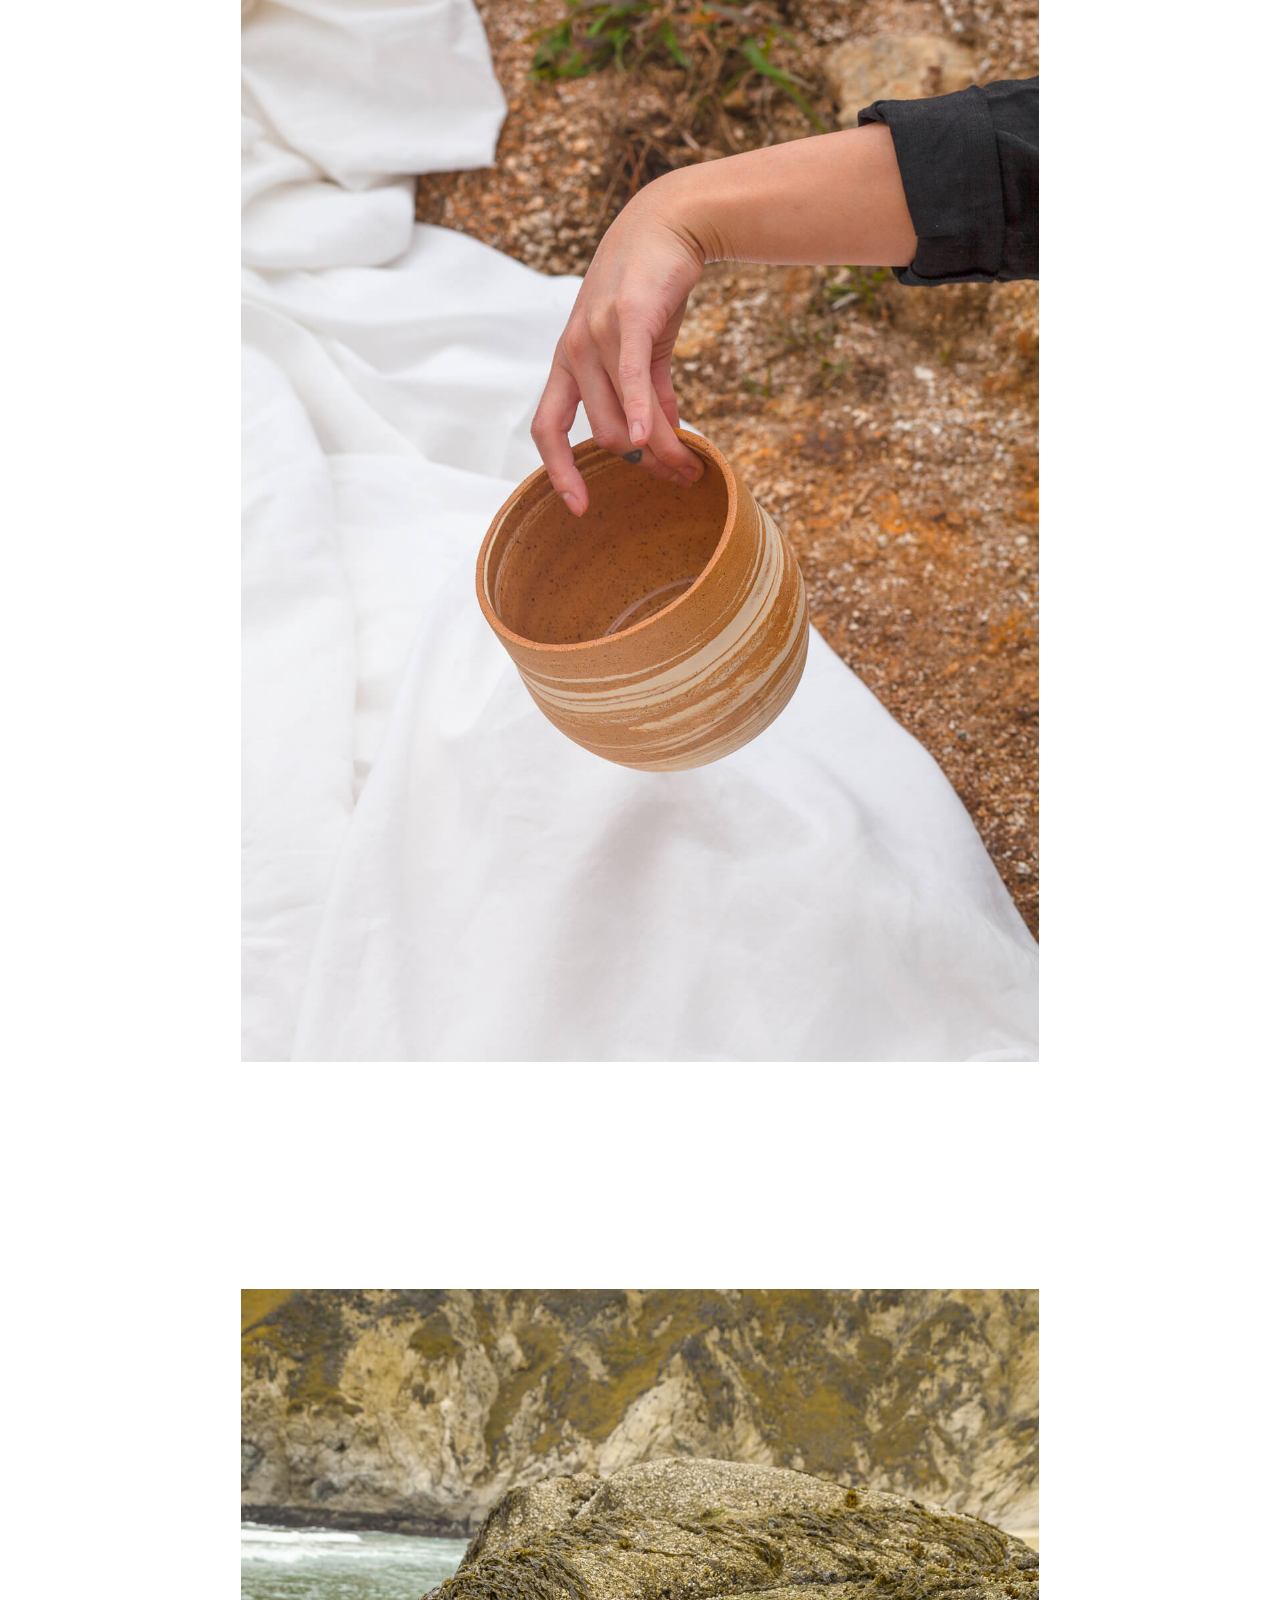
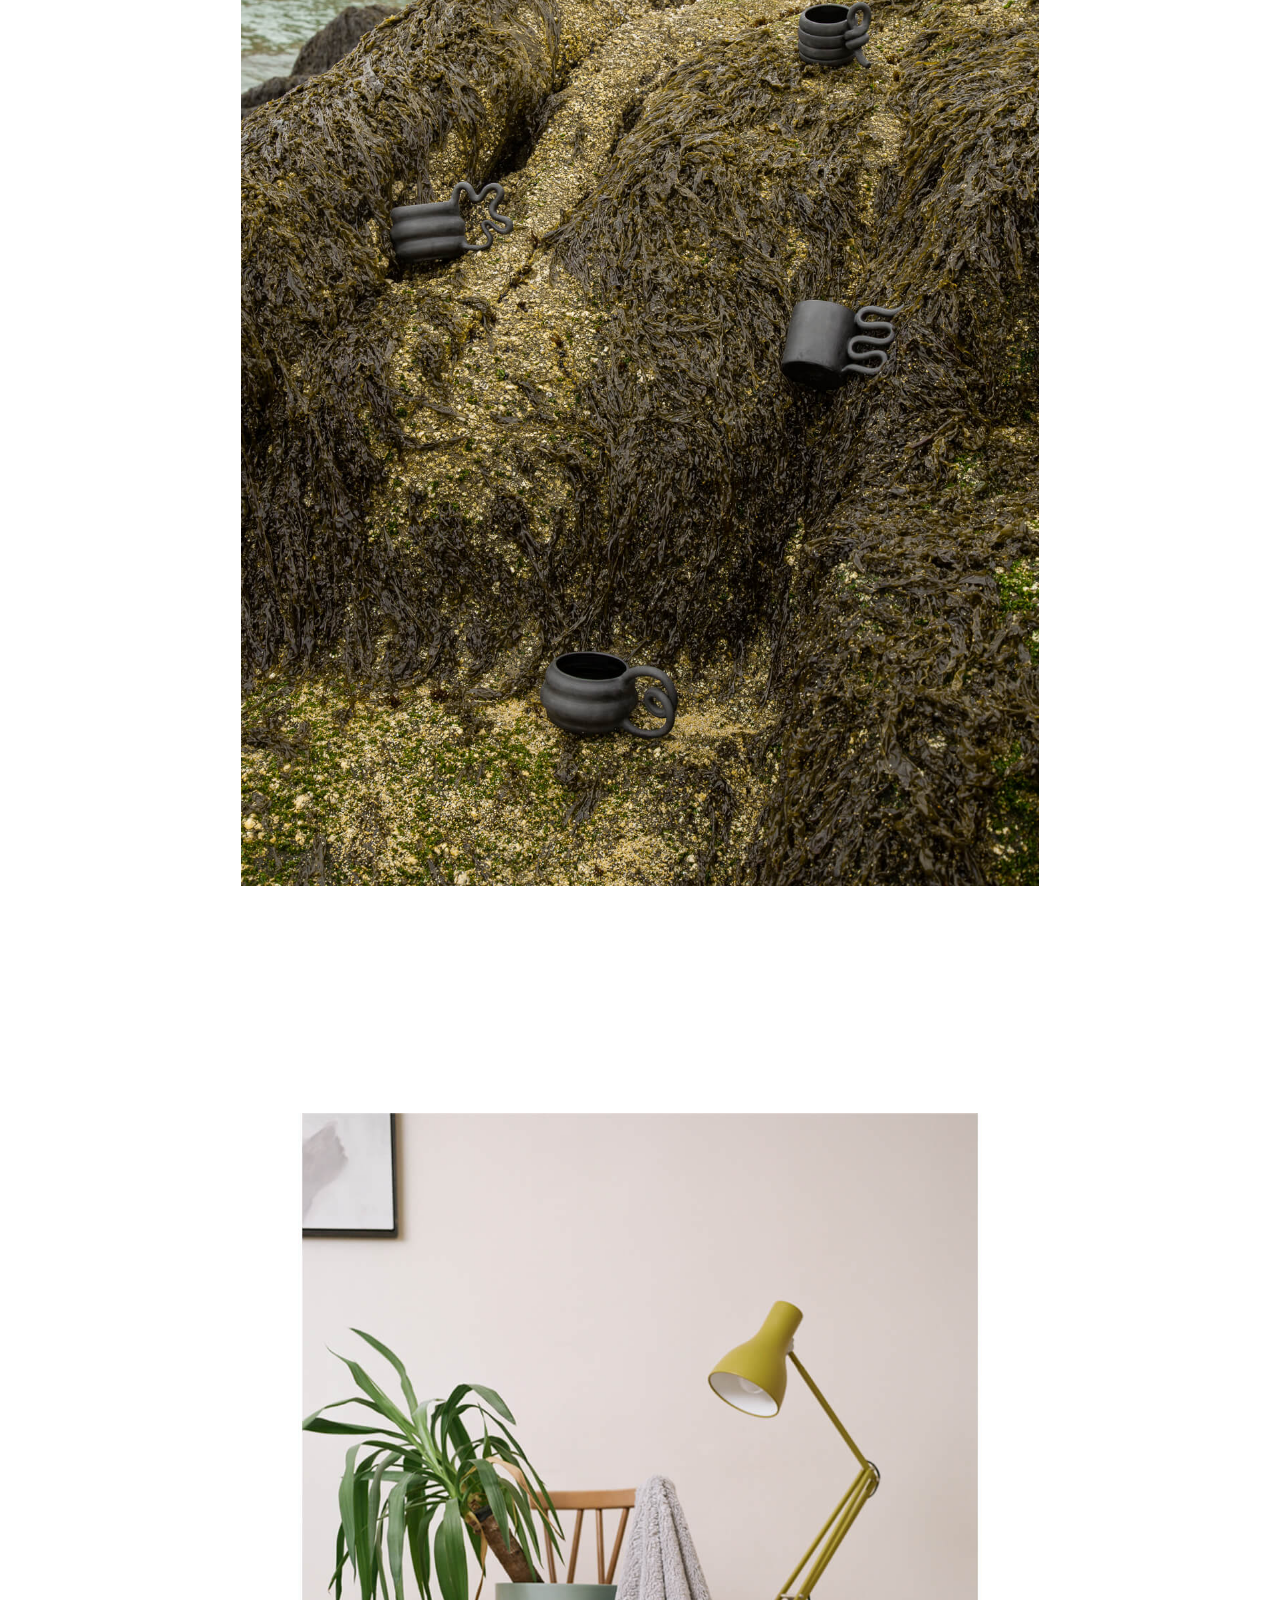
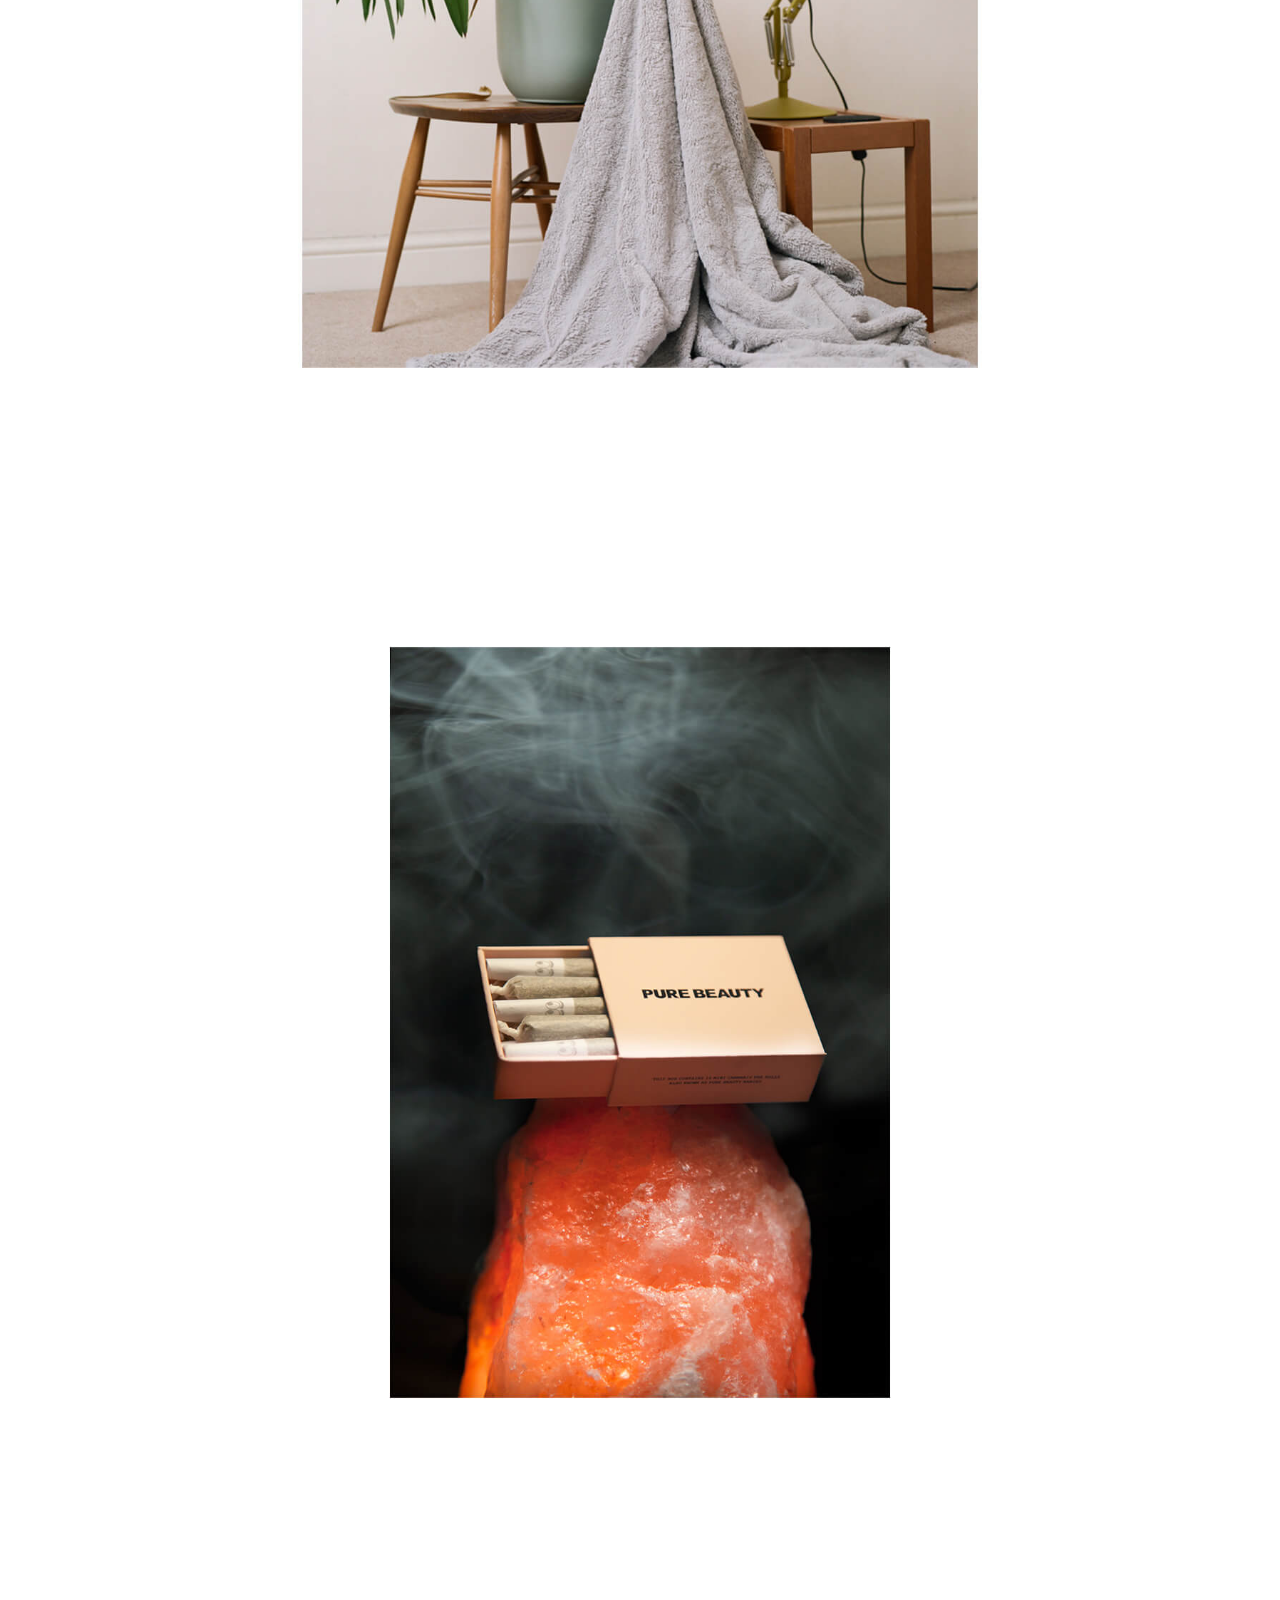
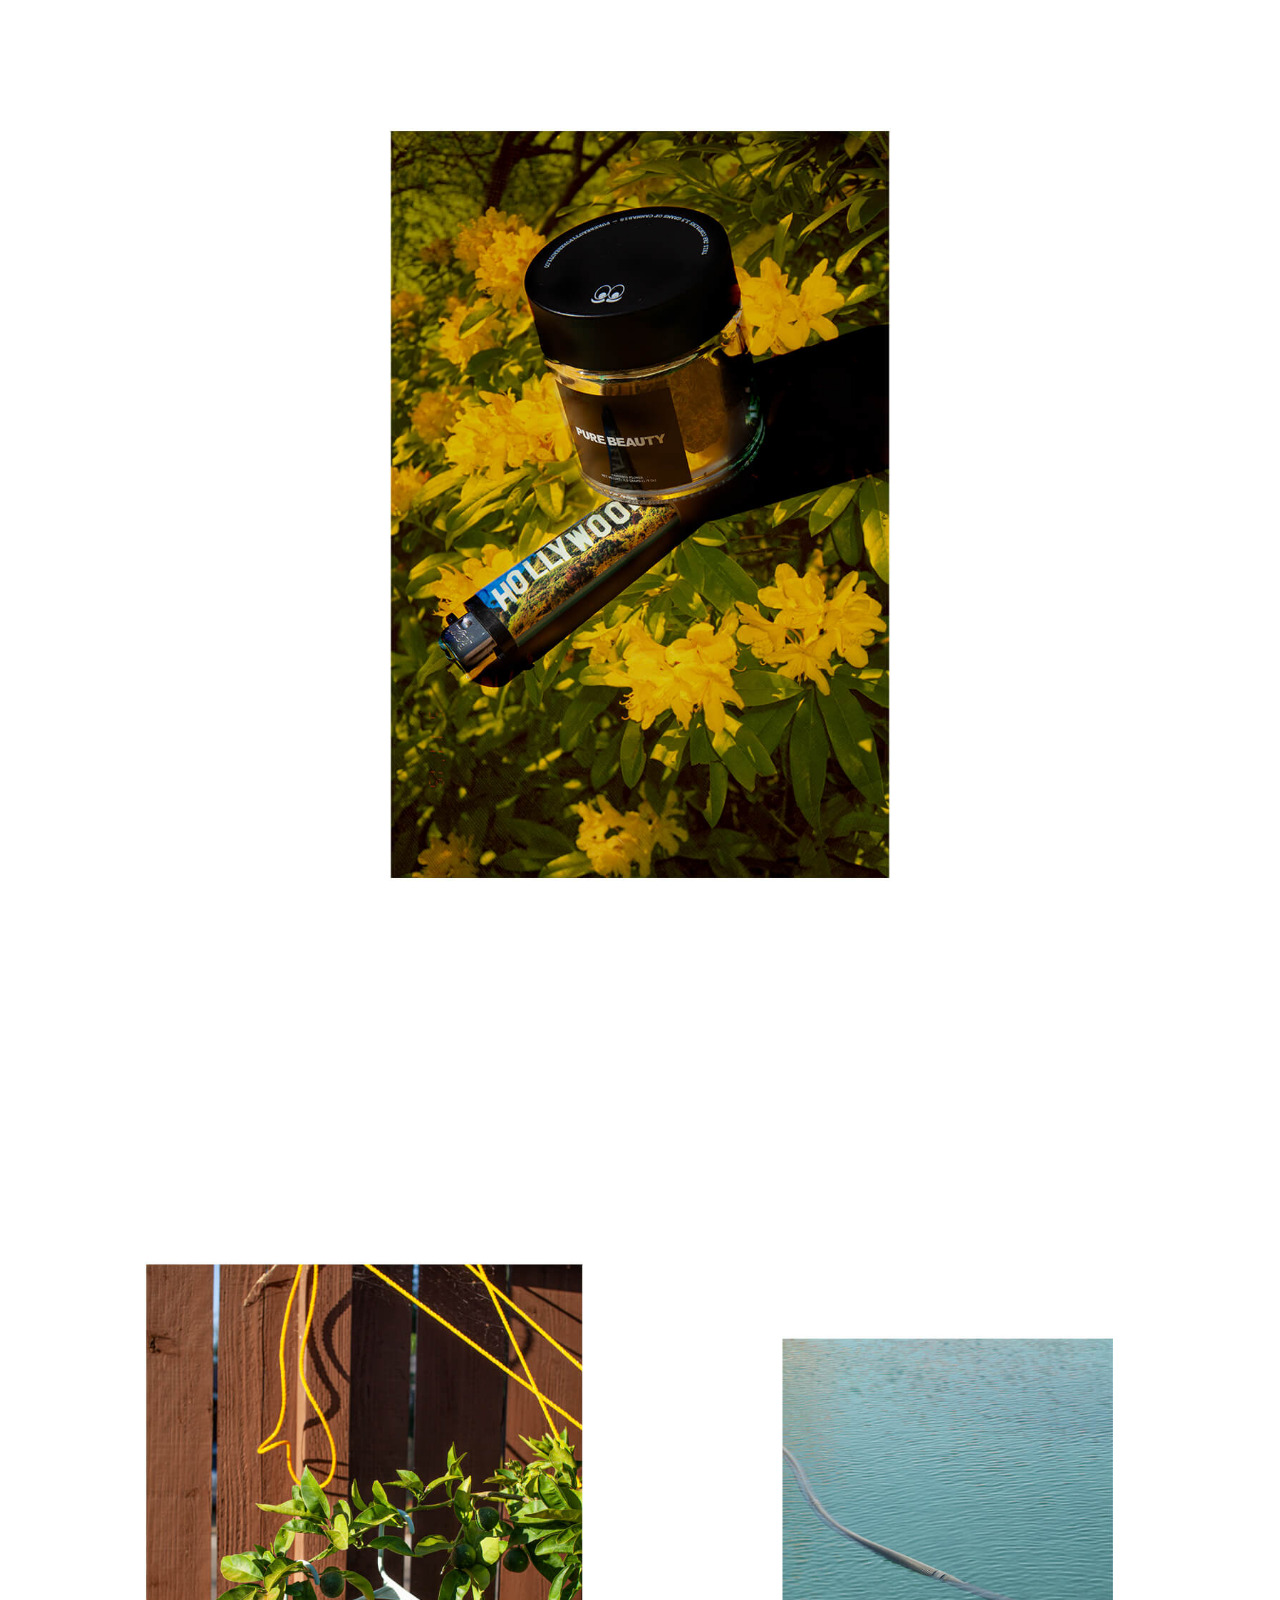
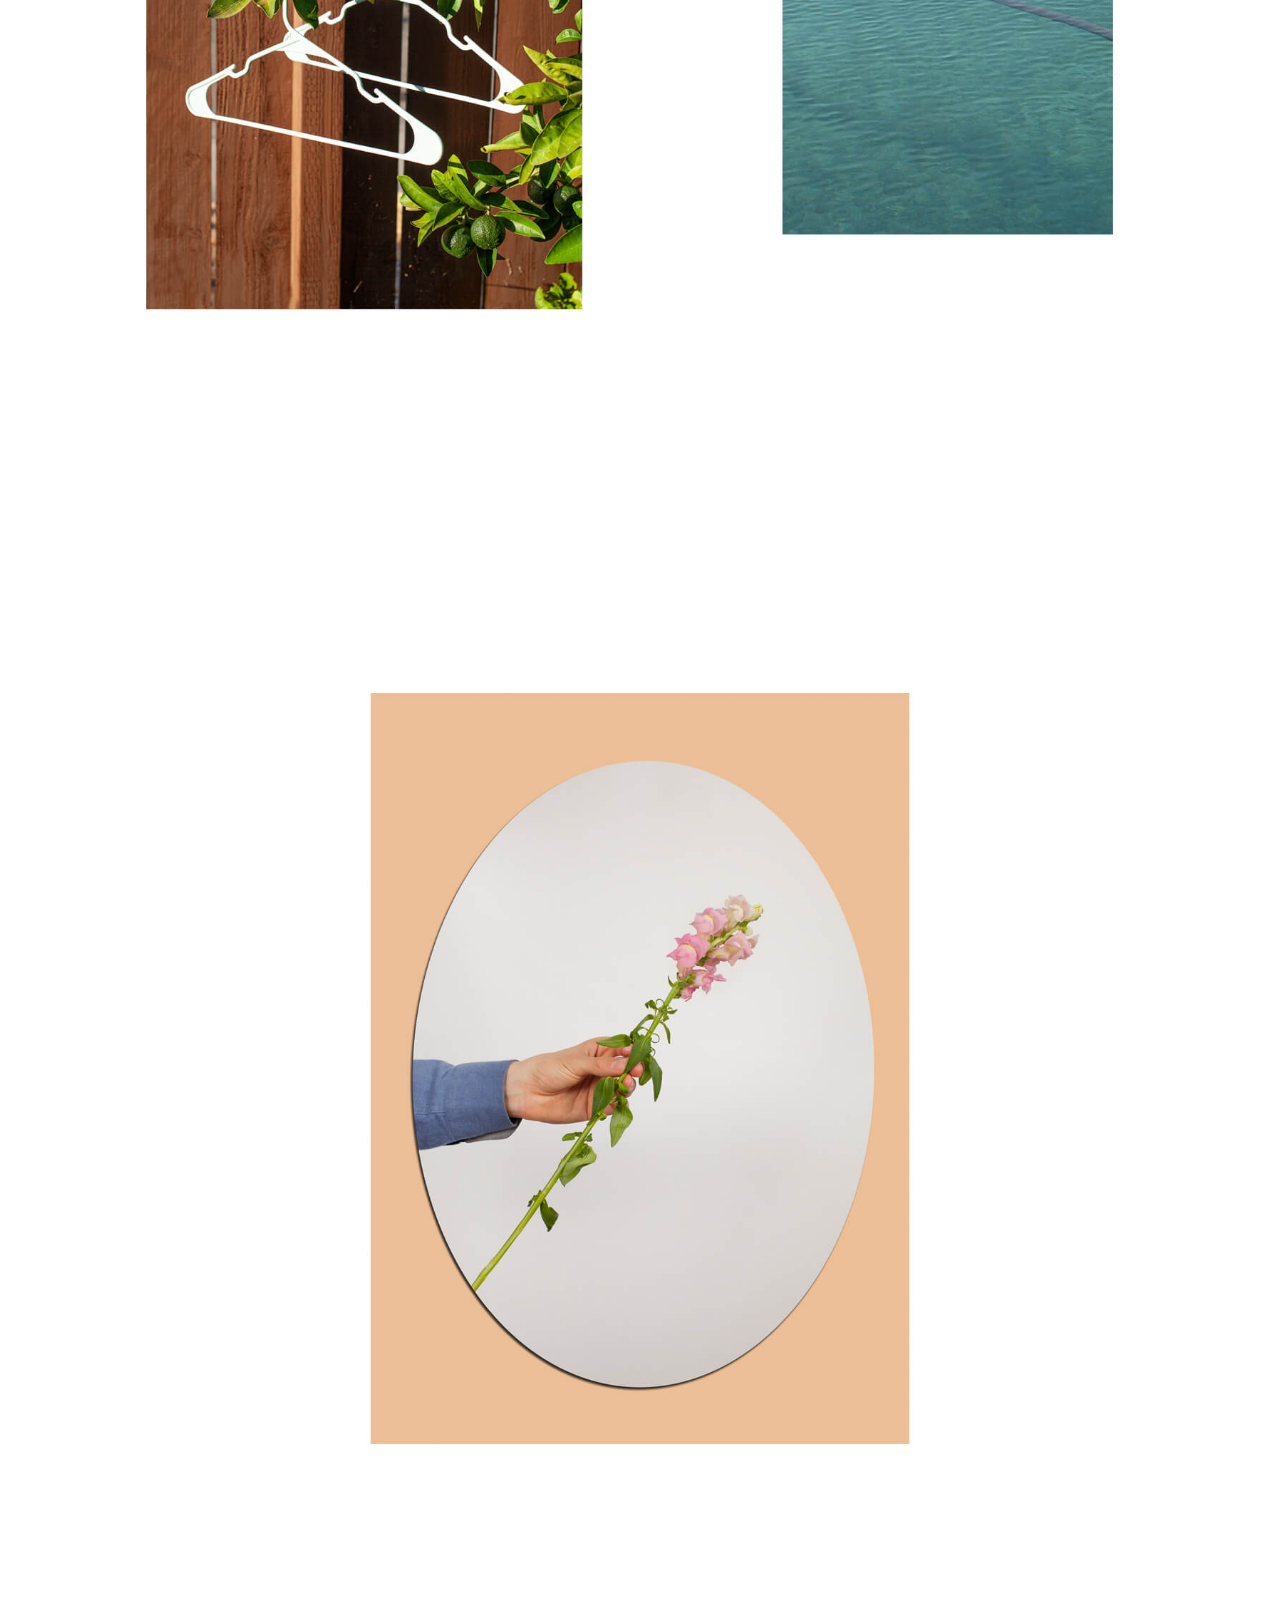
==== commit b55cf219: "Update index.html" ====
--- a/index.html
+++ b/index.html
@@ -73,15 +73,44 @@
       </div>
 
         </div>
+    
+    
+                <div class="grid extra-padding-top">
+      <div class="unit whole"><div class="narrow-img">
+        <img src="img/work/IMG_8565.jpg" alt="Photography by Francesca Tamse" class="bump"></div>
+      </div>
+    </div>
         
+                <div class="grid">
+      <div class="unit whole"><div class="narrow-img">
+        <img src="img/work/IMG_8622.jpg" alt="Photography by Francesca Tamse" class="bump"></div>
+      </div>
+    </div>
+    
+        
+                <div class="grid">
+      <div class="unit whole"><div class="narrow-img">
+        <img src="img/work/munchies-2.jpeg" alt="Photography by Francesca Tamse" class="bump"></div>
+      </div>
+    </div>
+    
+        
+                <div class="grid">
+      <div class="unit whole"><div class="narrow-img">
+        <img src="img/work/munchies-3.jpeg" alt="Photography by Francesca Tamse" class="bump"></div>
+      </div>
+    </div>
+    
+    
+    
  
-                  <div class="grid extra-padding-top">
+                  <div class="grid">
       <div class="unit whole"><div class="narrow-img"><div class="image-hover-text-container"><div class="image-hover-image">
         <img src="img/work/fetaweb-2.jpg" alt="Photography by Francesca Tamse" class="bump">  </div>
   <div class="image-hover-text">
    
       <span class="caption-styled">
-        SF Chronicle (Nov, 2021)</span>
+        SF Chronicle - “Is this Cheese Lesbian?”</span>
     
   </div>
 </div>
@@ -96,7 +125,7 @@
   <div class="image-hover-text">
    
       <span class="caption-styled">
-        SF Chronicle (Nov, 2021)</span>
+        SF Chronicle - “Is this Cheese Lesbian?”</span>
     
   </div>
 </div>
--- a/css/style.css
+++ b/css/style.css
@@ -1,6 +1,19 @@
-.caption-styled {line-height: 4; color: white;}
-.caption-styled-dark {line-height: 4; color: black;}
-
+.caption-styled {
+	font-size: 16px;
+line-height: 4;
+    color: white;
+    -webkit-touch-callout: none;
+    -webkit-user-select: none;
+    -khtml-user-select: none;
+    -moz-user-select: none;
+    -ms-user-select: none;
+    user-select: none;
+    background-color: #000000b3;
+    padding: 8px 12px 8px 12px;
+    border-radius: 100px;
+    vertical-align: middle;
+	margin-right:23px;
+}
 
 .caption-styled-landscape {position:relative; bottom:-77%;width:auto;margin:0;padding:0;-webkit-touch-callout: none; -webkit-user-select: none; -khtml-user-select: none; -moz-user-select: none; -ms-user-select: none; user-select: none;}
 
@@ -36,7 +49,7 @@
   opacity: 0;
   cursor: default;
   transition: opacity 0.2s linear;
- text-align:center;
+ text-align:right;
 }
 .image-hover-text:hover 
 {
@@ -218,7 +231,7 @@
     opacity: 0.7;
     position: fixed;
     top: 0;
-    z-index: 0;
+    z-index: 1;
     width: 100%;
     position: fixed;
 
@@ -300,7 +313,7 @@
     opacity: 0.9;
     position: fixed;
     top: 0;
-    z-index: 0;
+    z-index: 1;
     width: 100%;
     position: fixed;
 
@@ -334,13 +347,18 @@
 /* Responsive Stuff */
 @media screen and (max-width: 568px) {
 	
+	.caption-styled {
+	font-size: 9px;
+		margin-right: 6px;
+}
+	
 	.page-title {margin-top:10%;}
 	
 	 .mob-br {
     display: block;
   }
 	
-	.extra-padding-top {margin-top:10%;}
+	.extra-padding-top {margin-top:11%!important;}
 
 	
   .hide-on-desktops {
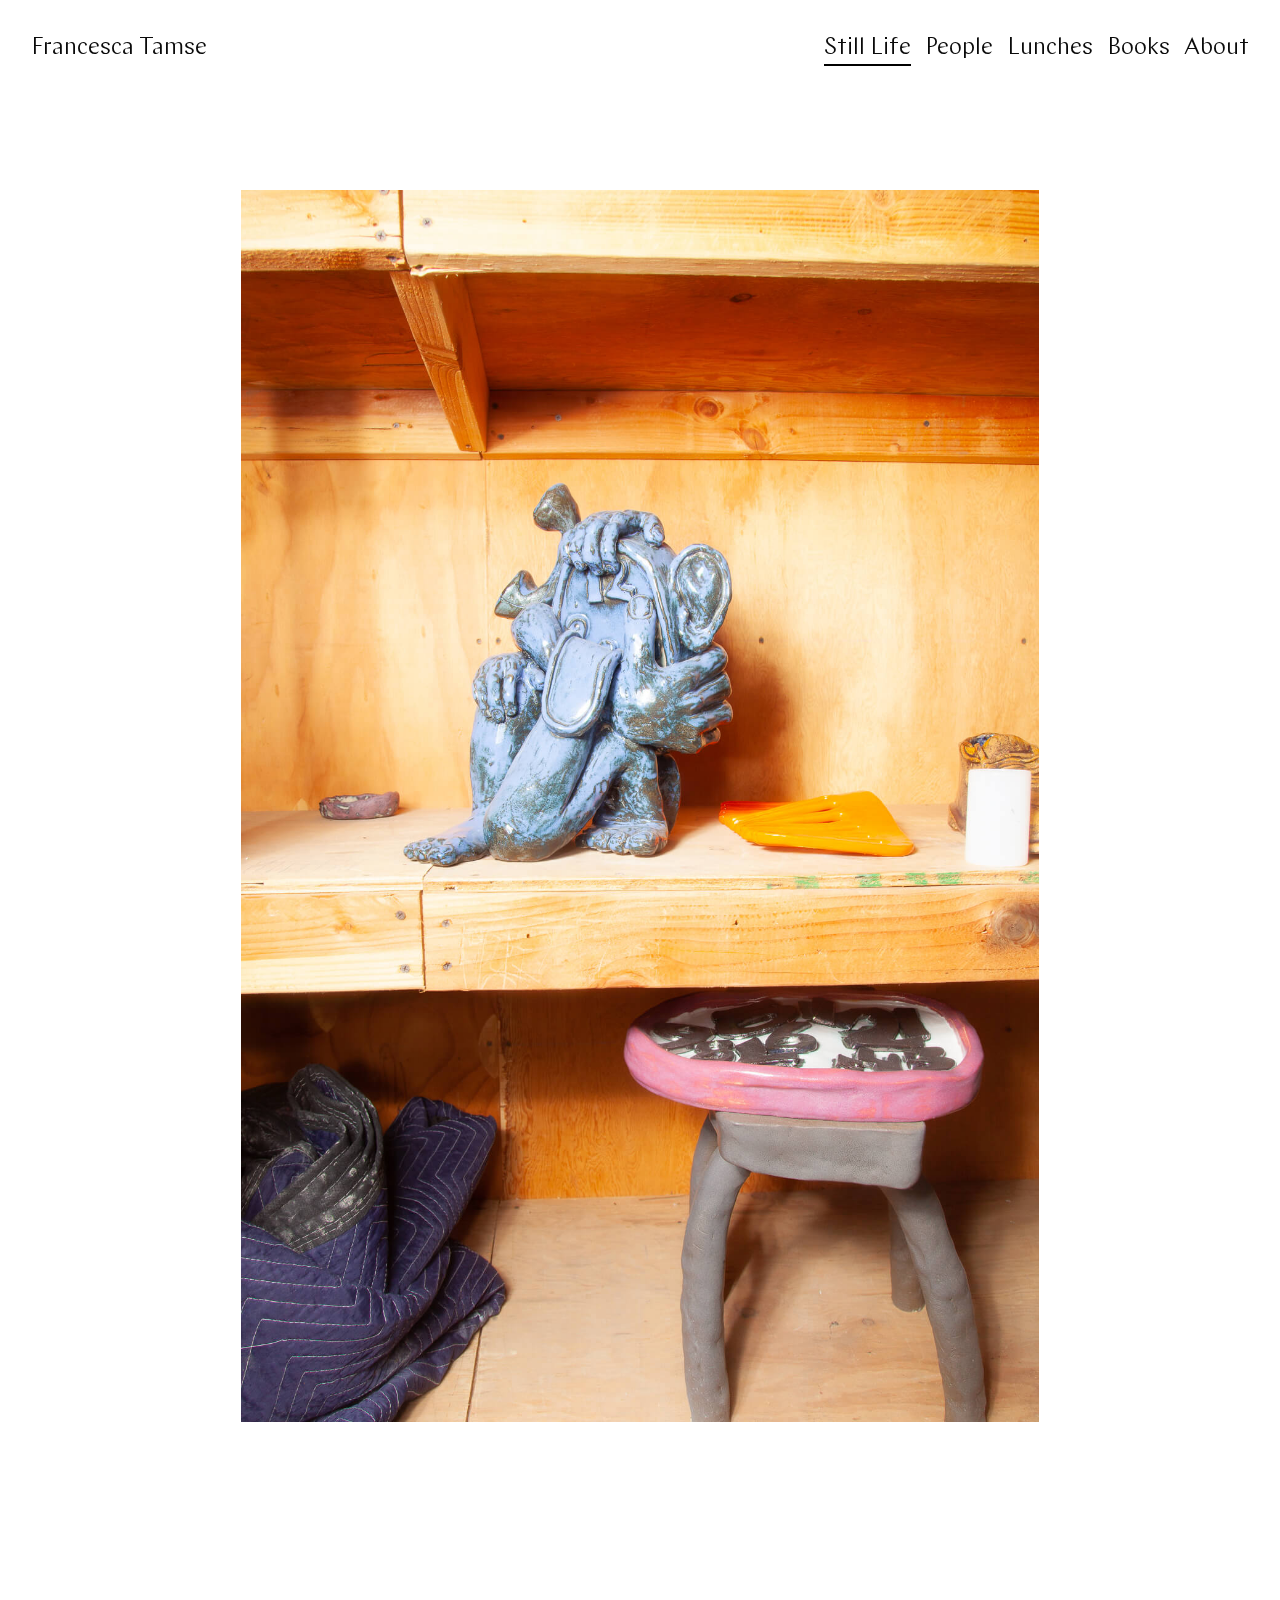
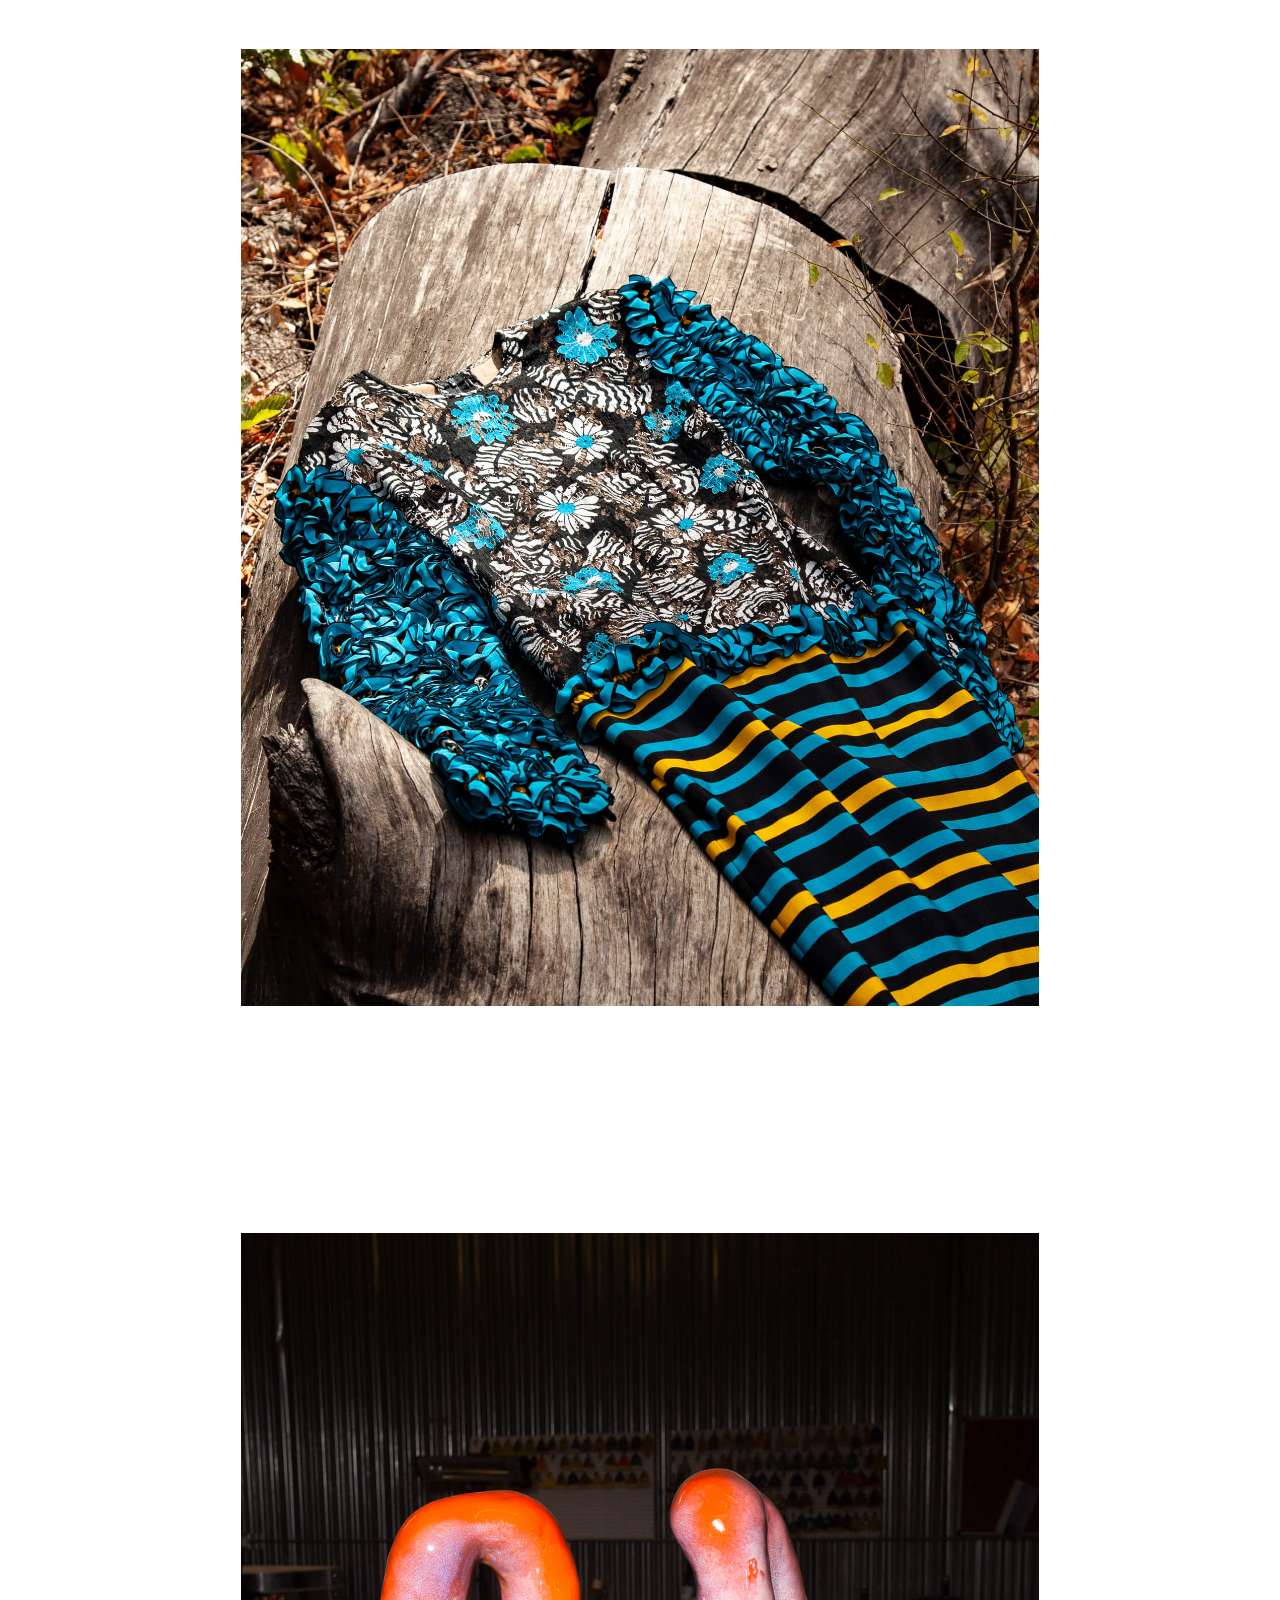
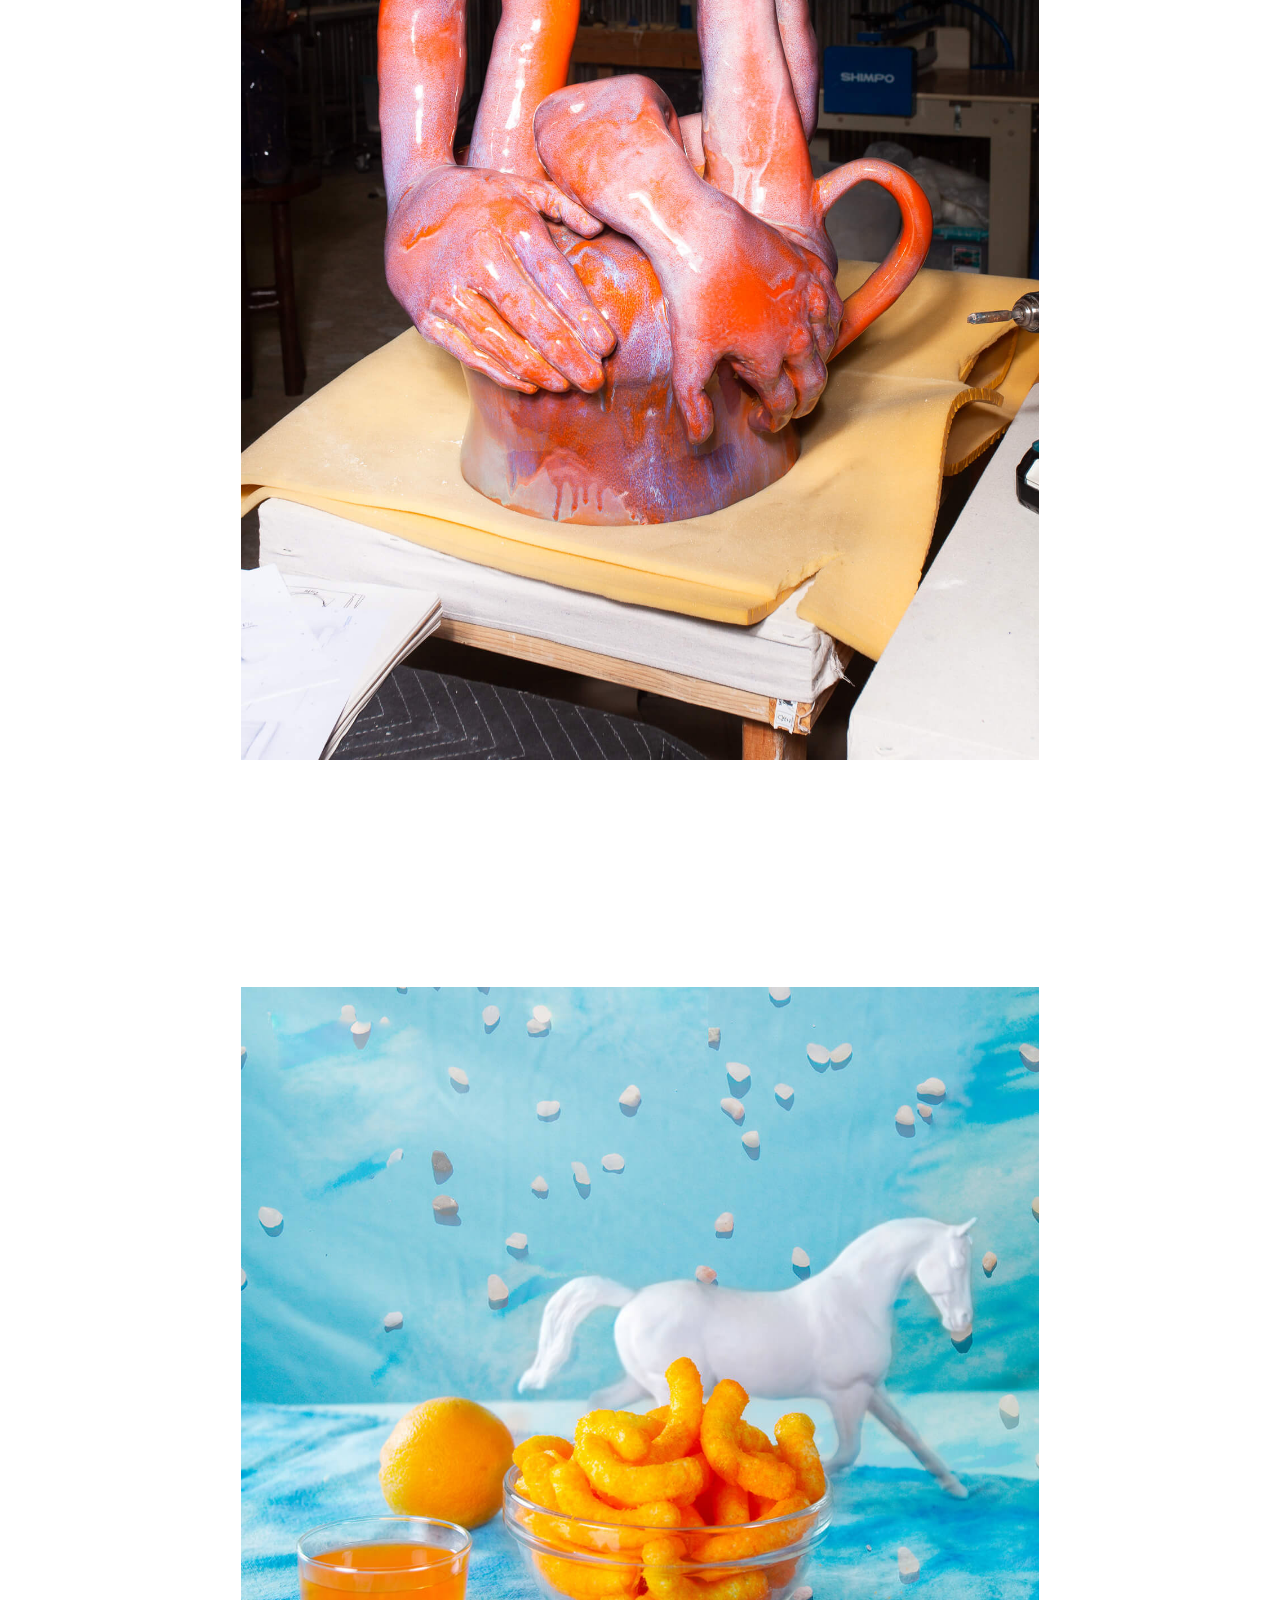
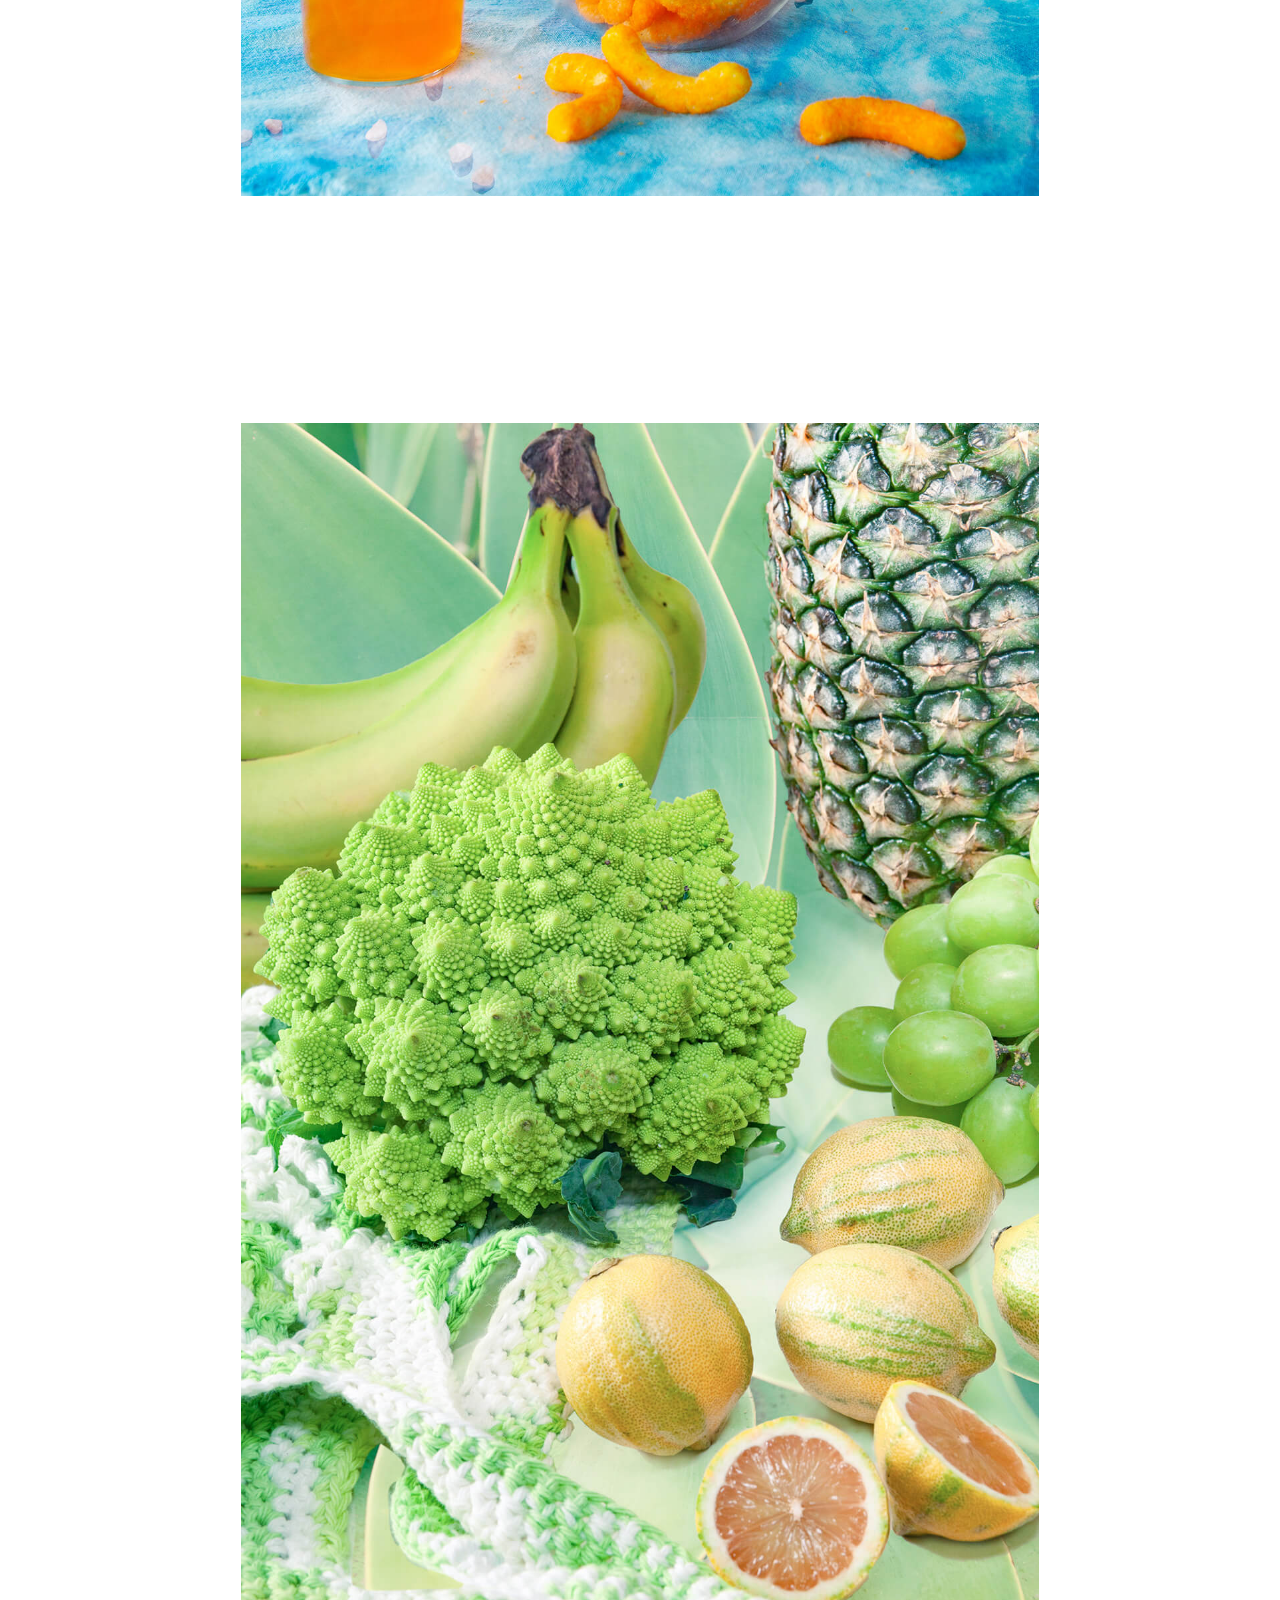
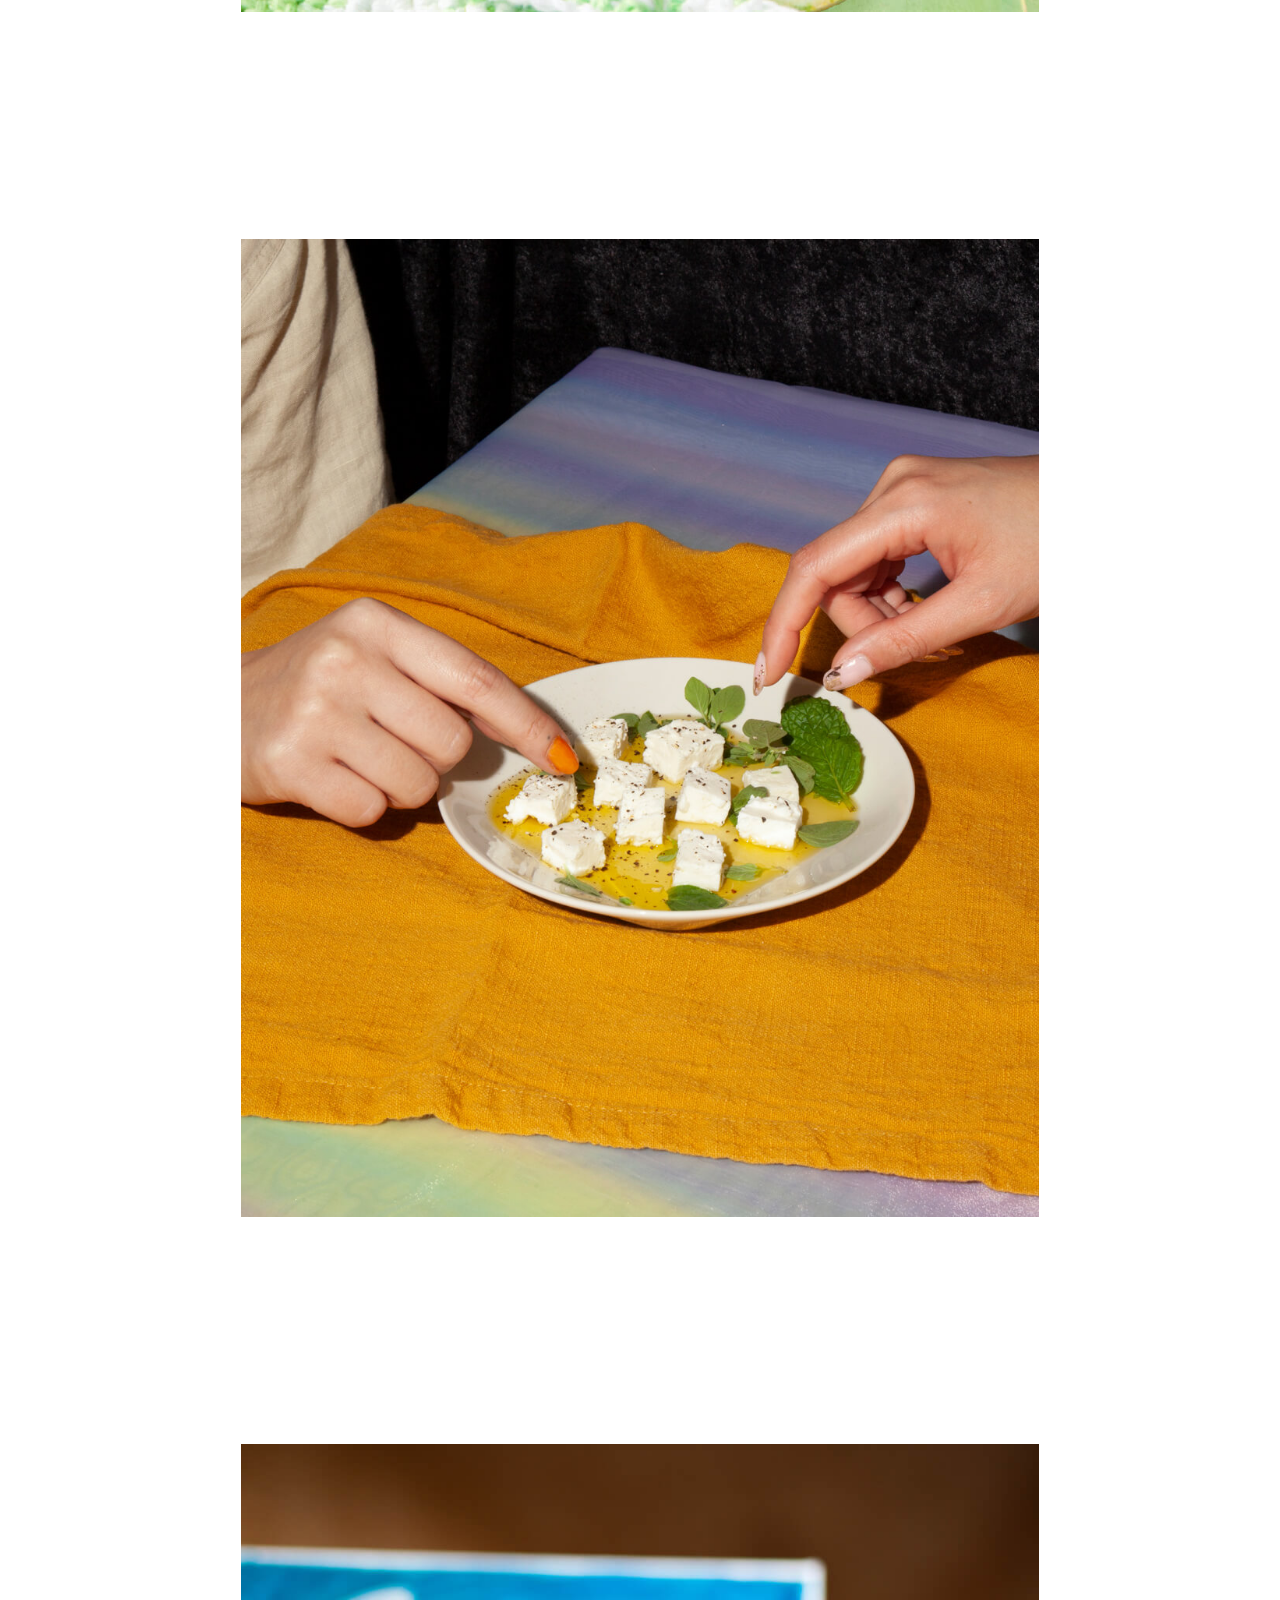
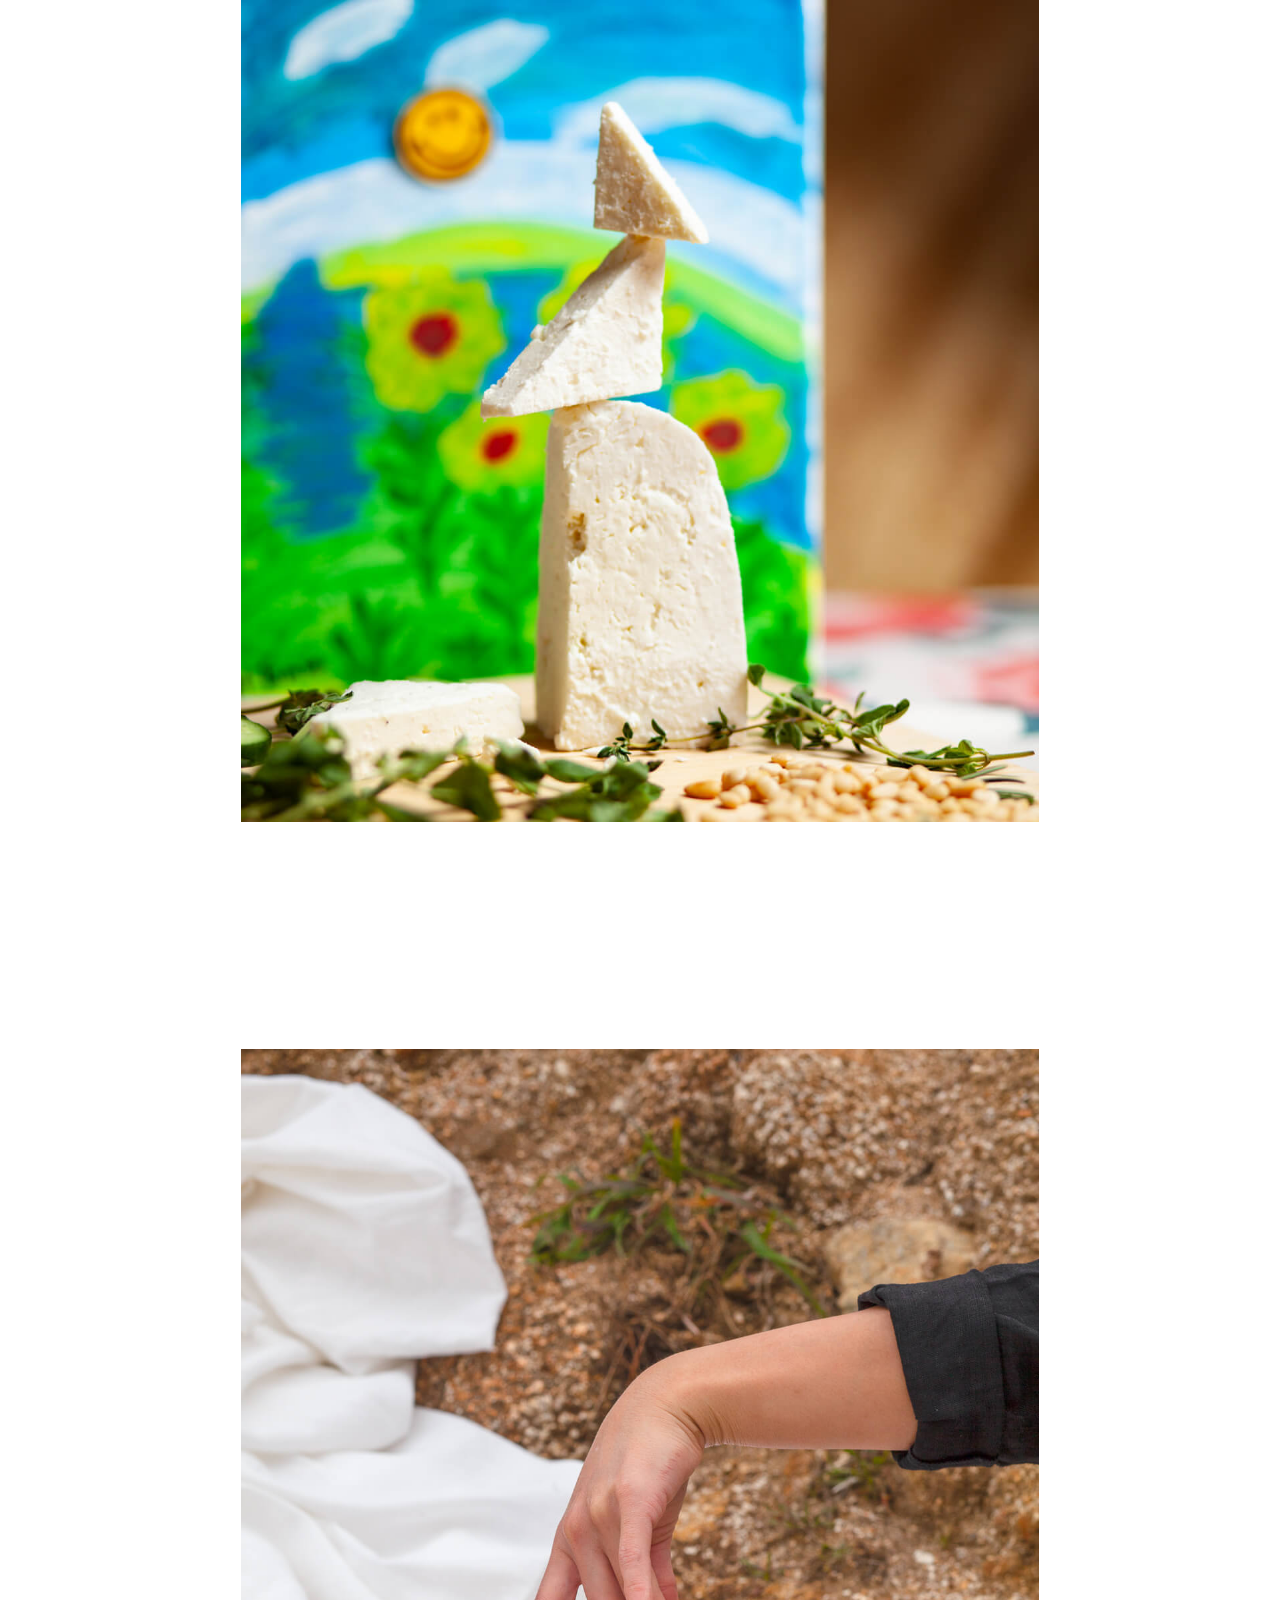
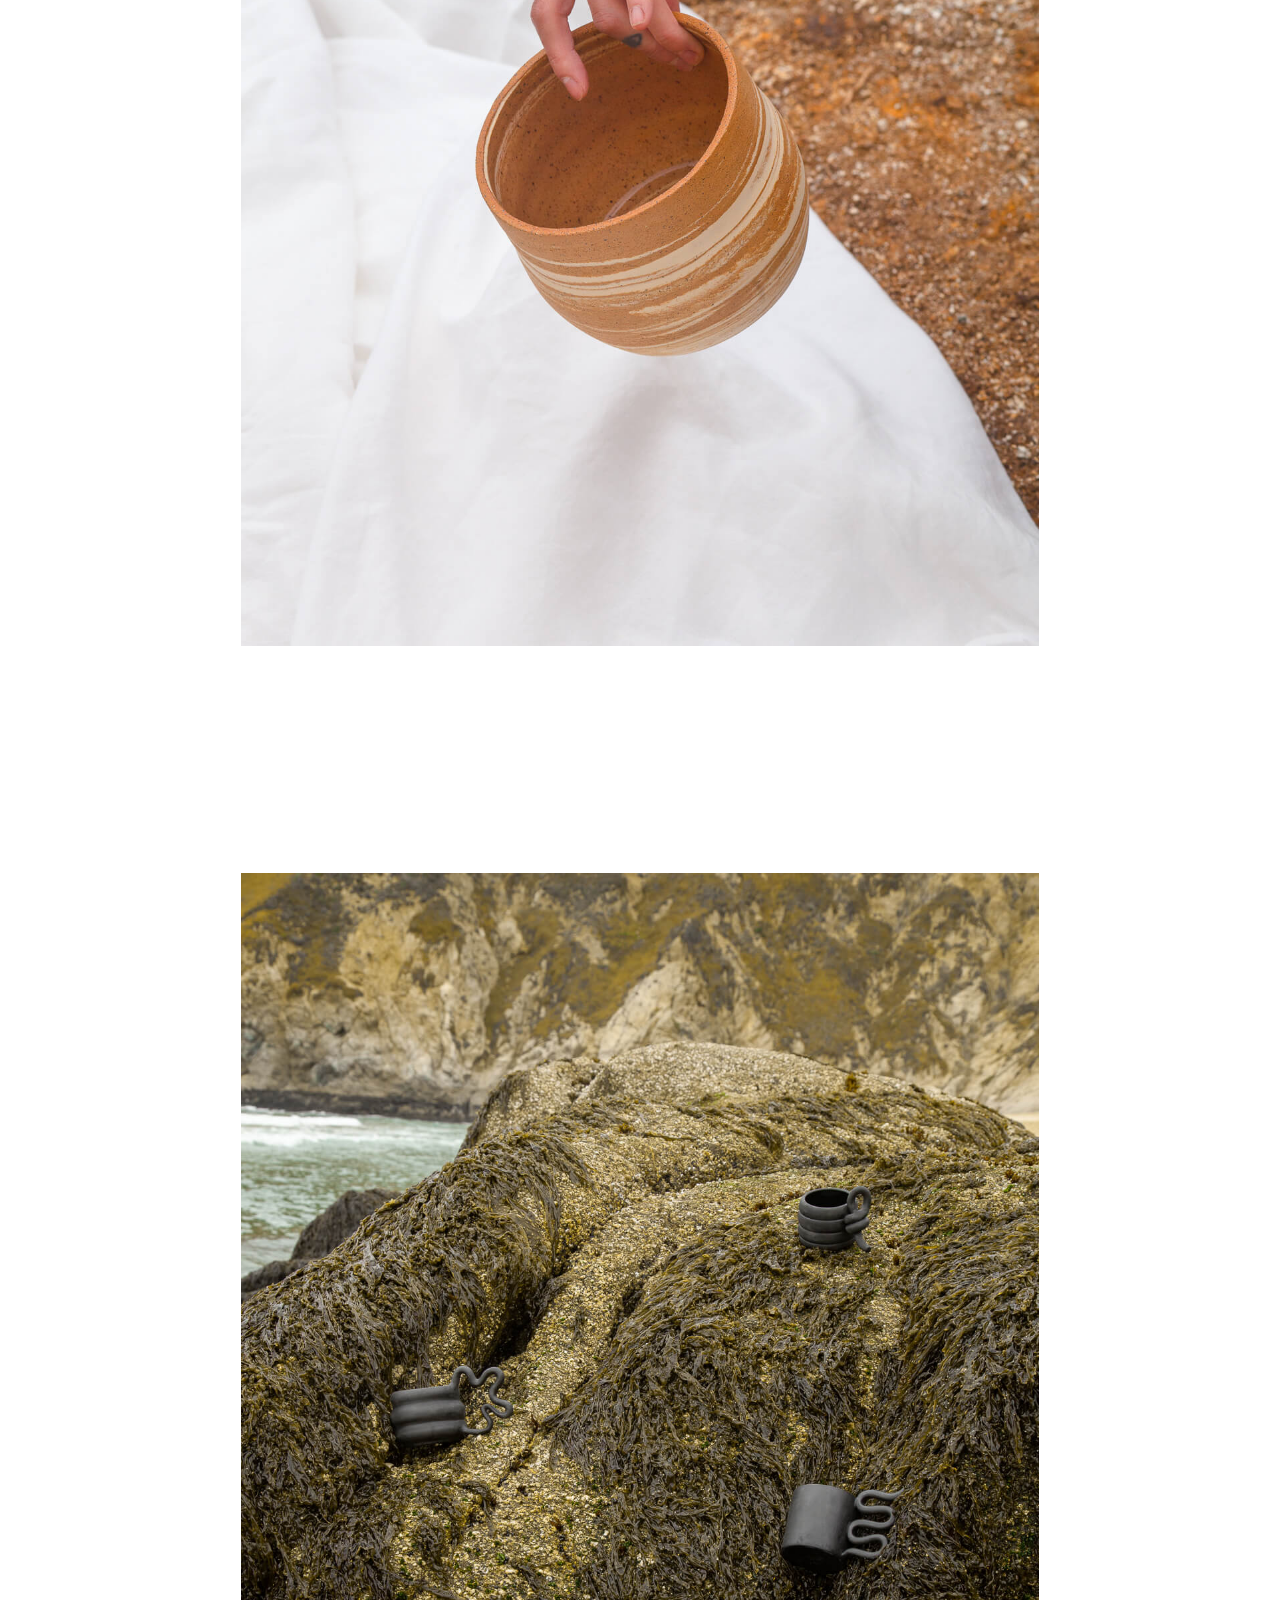
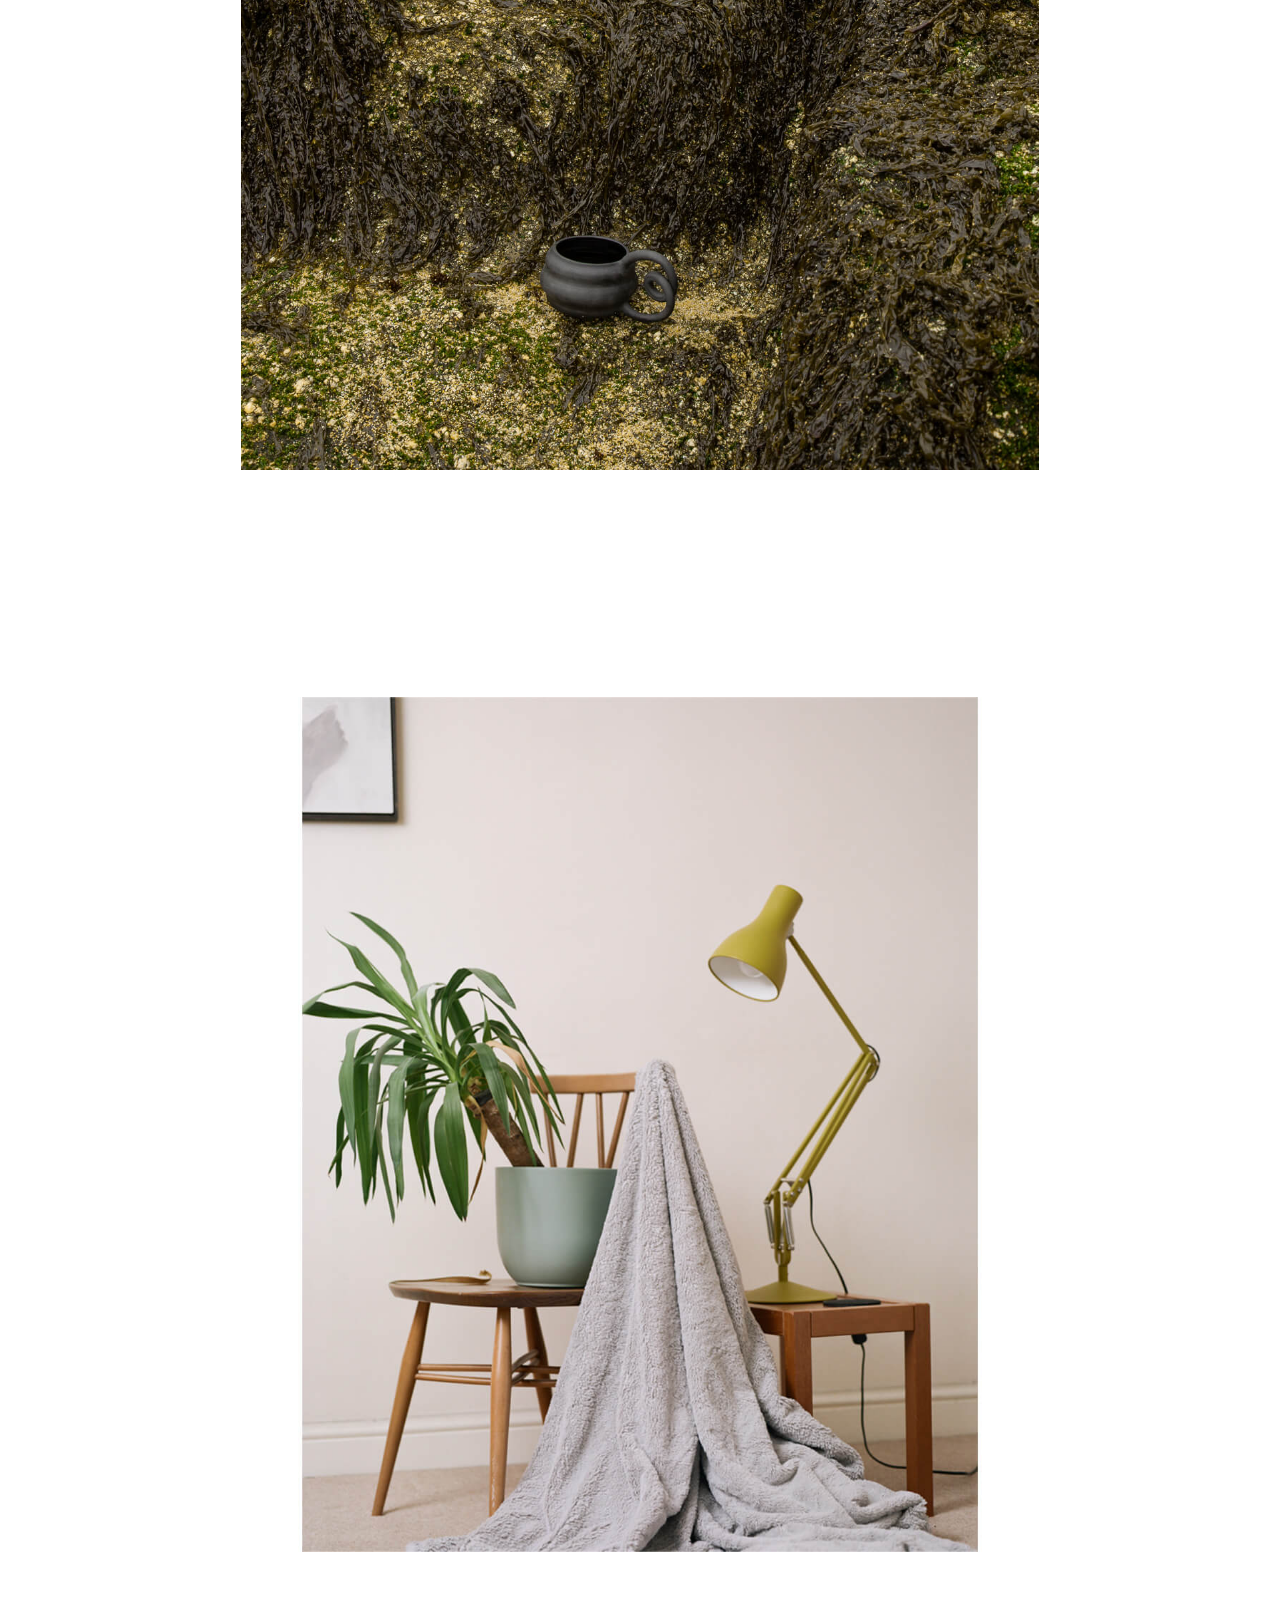
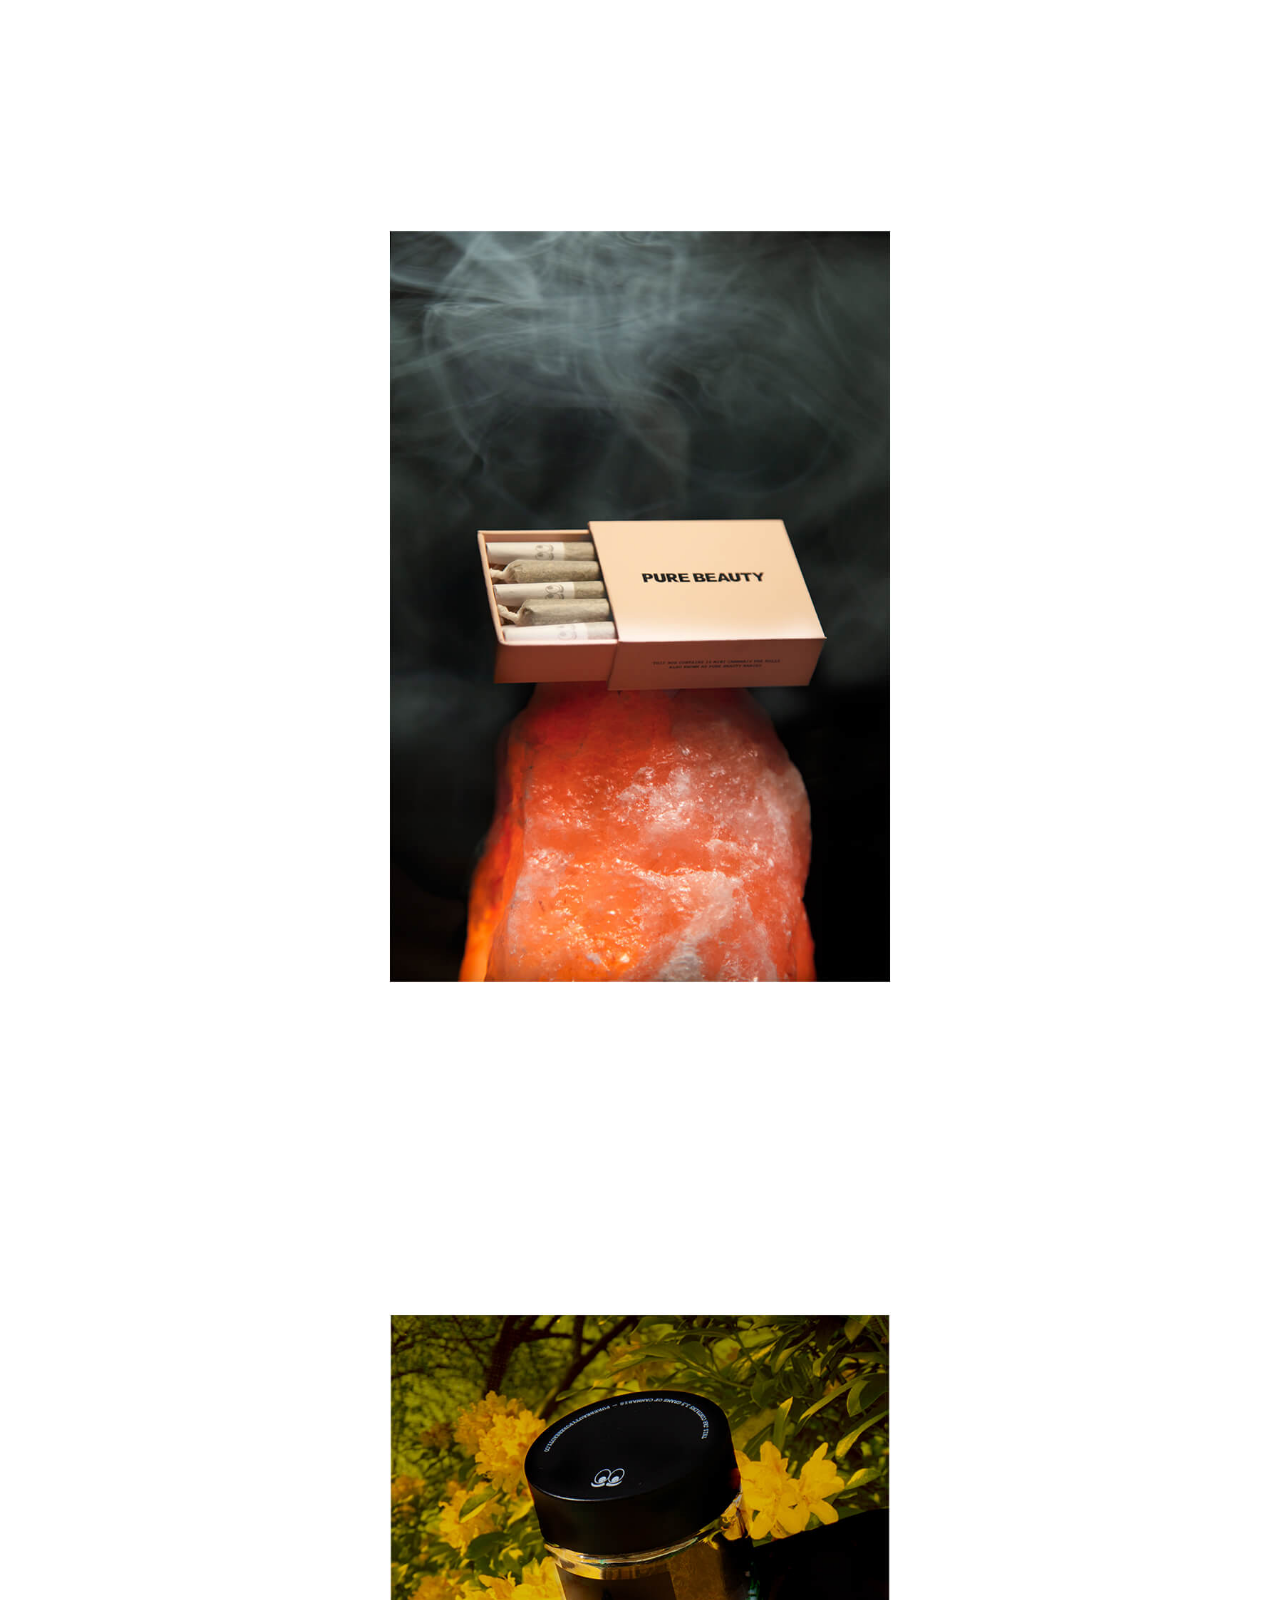
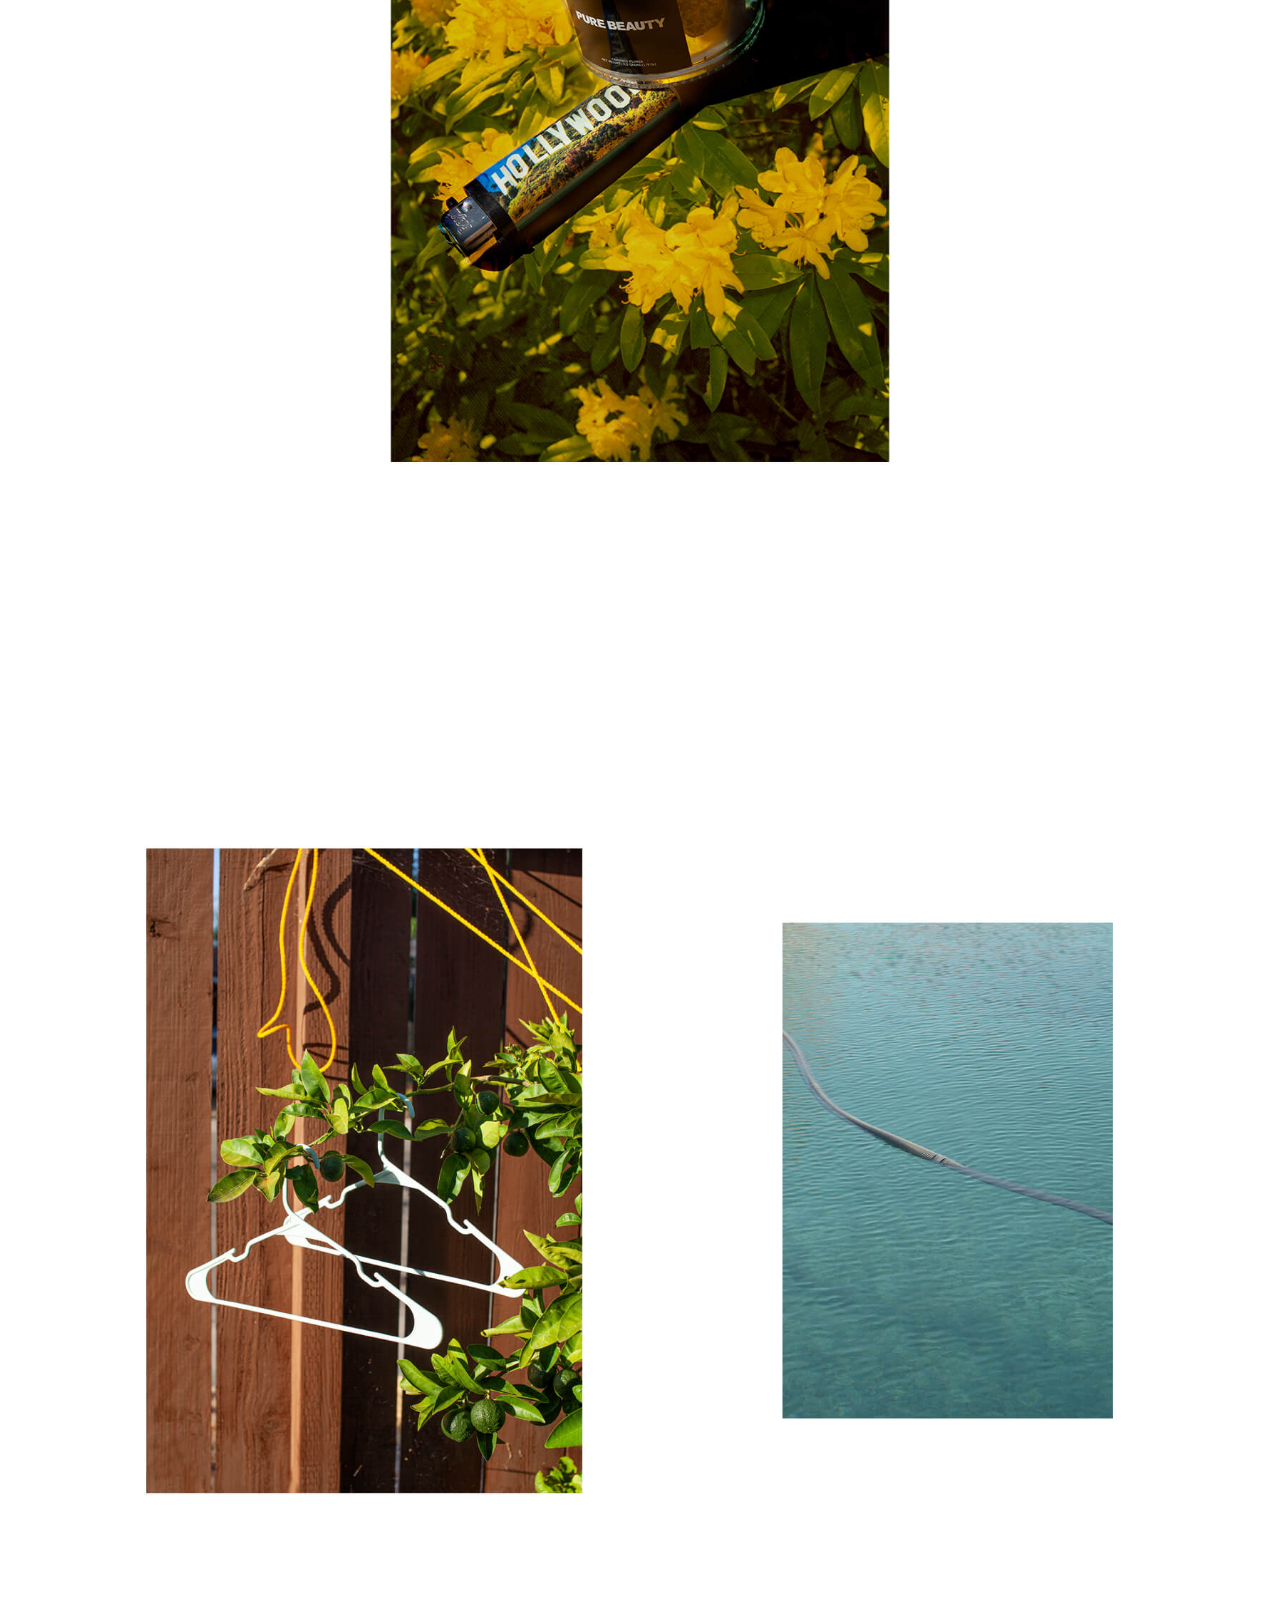
==== commit 7e0bfef7: "Update index.html" ====
--- a/index.html
+++ b/index.html
@@ -80,6 +80,12 @@
         <img src="img/work/IMG_8565.jpg" alt="Photography by Francesca Tamse" class="bump"></div>
       </div>
     </div>
+    
+                    <div class="grid">
+      <div class="unit whole"><div class="narrow-img">
+        <img src="img/work/IMG_0585.jpg" alt="Photography by Francesca Tamse" class="bump"></div>
+      </div>
+    </div>
         
                 <div class="grid">
       <div class="unit whole"><div class="narrow-img">
--- a/css/style.css
+++ b/css/style.css
@@ -101,7 +101,7 @@
     display:none;
 }
 
-.extended {font-size:1.1em;text-indent: 20px;}
+.extended {font-size:1.1em;margin:12px;}
 
 .extended-extra {font-size:.9em;text-indent: 0px;margin-top: -10px;margin-left:20px;}
 
@@ -199,6 +199,9 @@
 a.para {border-bottom: 2px solid #0a0a0a;margin:0px; }
 a.para:hover {border-bottom: 2px solid #4e85a7; color:#4e85a7;}
 
+a.published {border-bottom: 1px solid #0a0a0a;margin:0px; }
+a.published:hover {border-bottom: 1px solid #f39300; color:#f39300;}
+
 
 a.lunches:hover {color: rebeccapurple;}
 a.people:hover {color: #f39300;}
@@ -301,6 +304,7 @@
 .strapline {
 
     font-size: 1.8em;
+	margin-top:20%;
 }
 
 .grad-mask {
